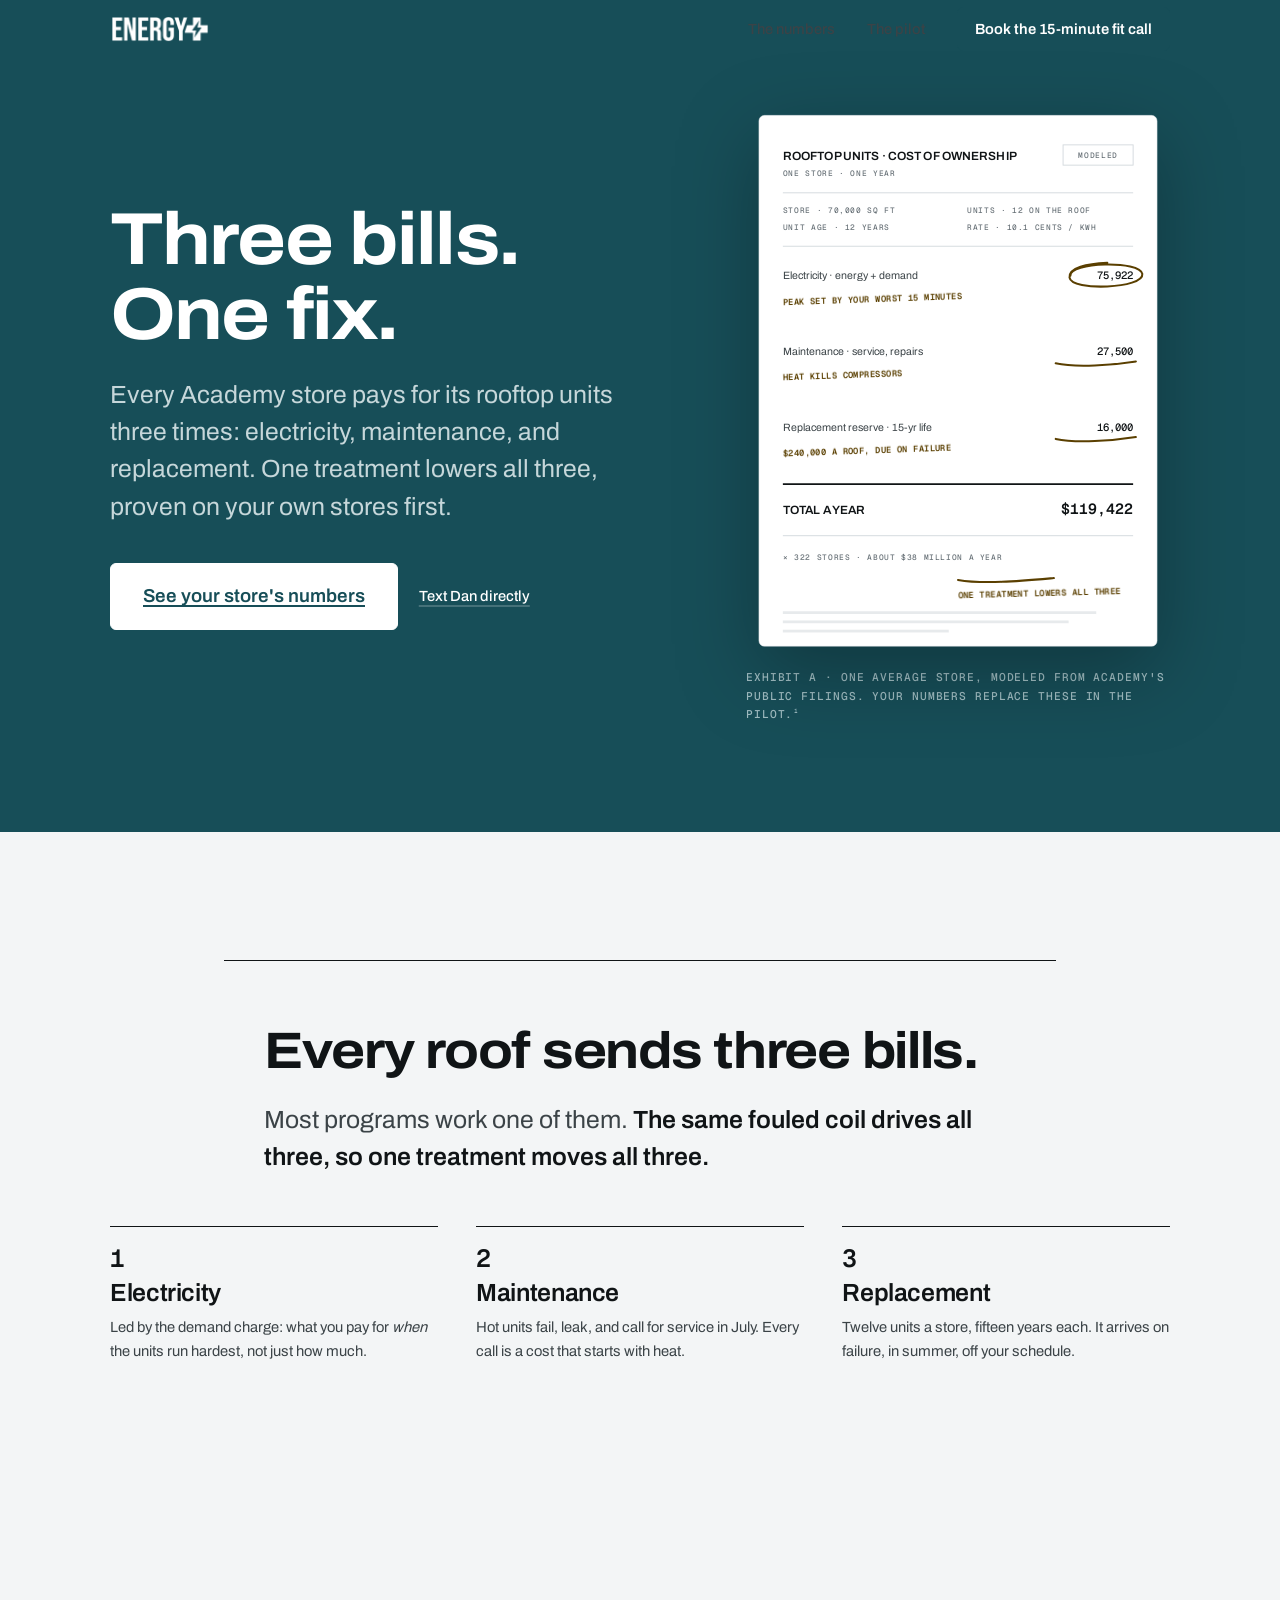
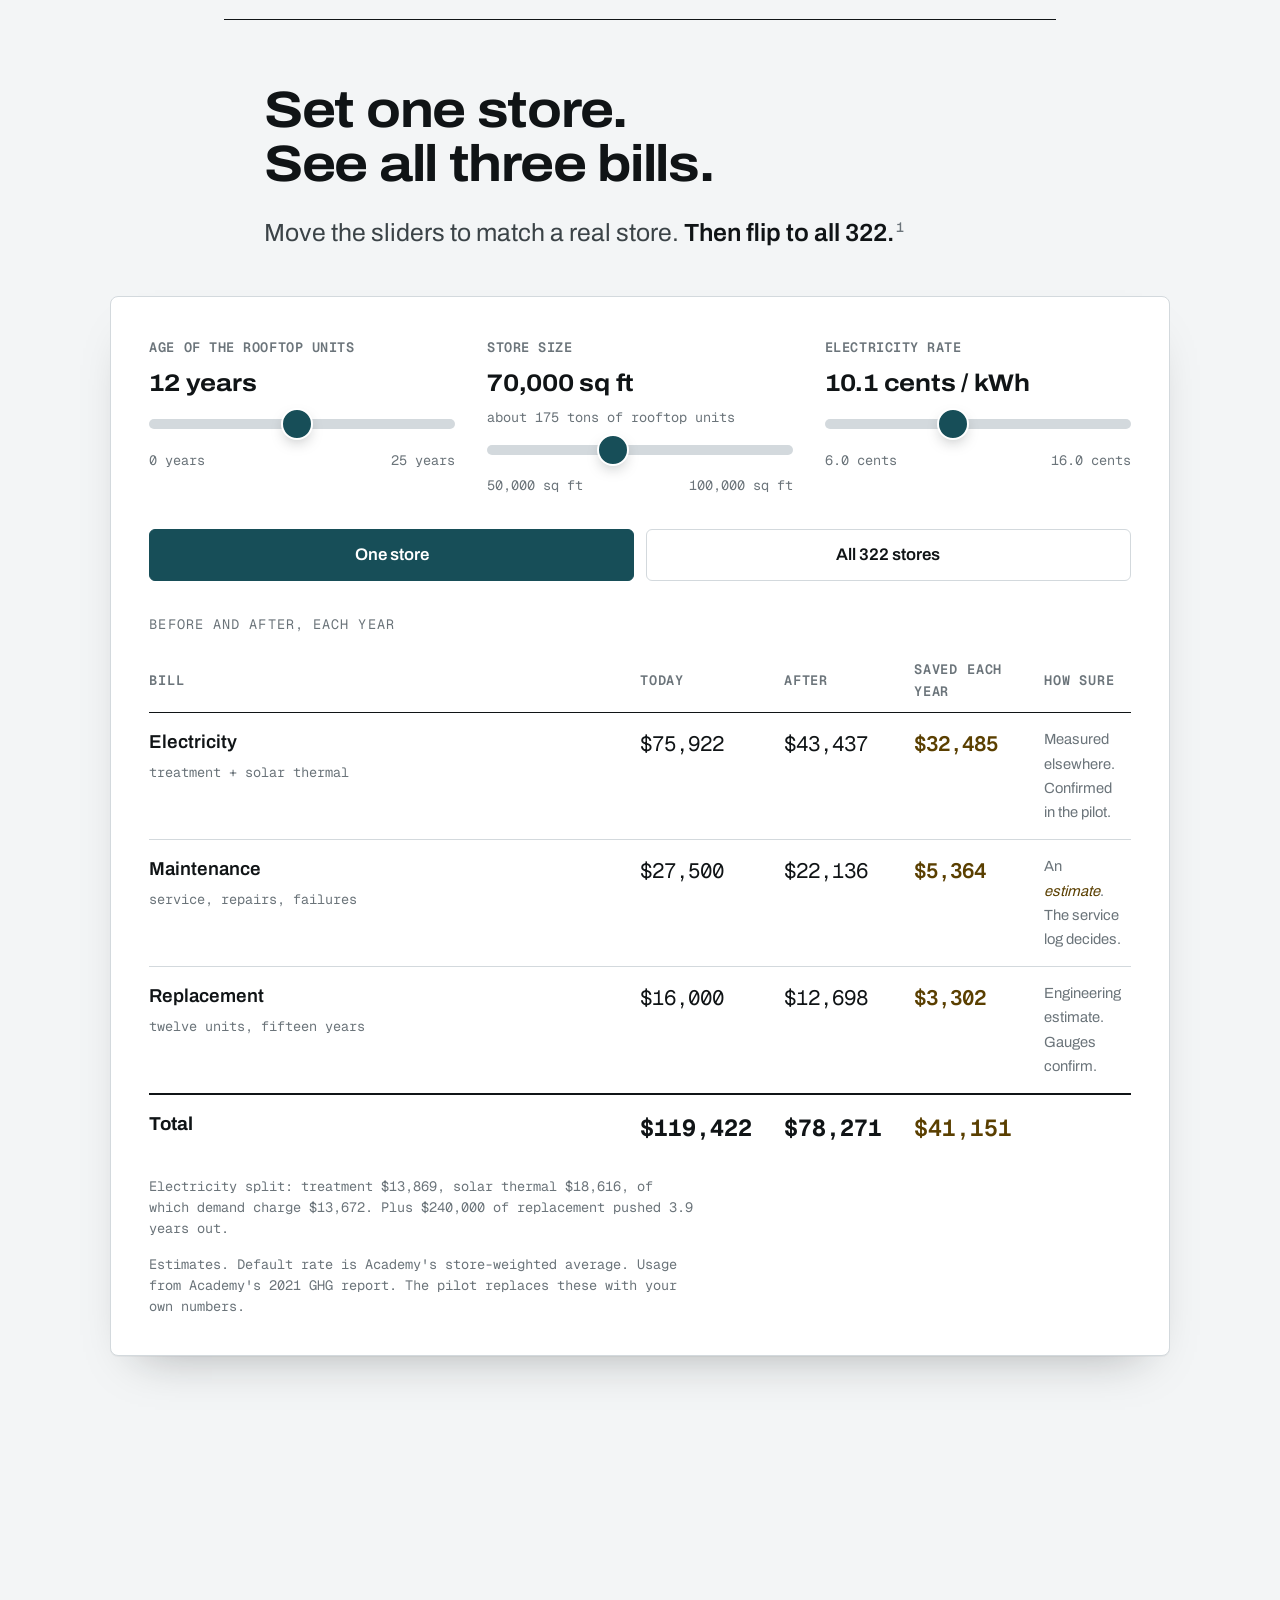
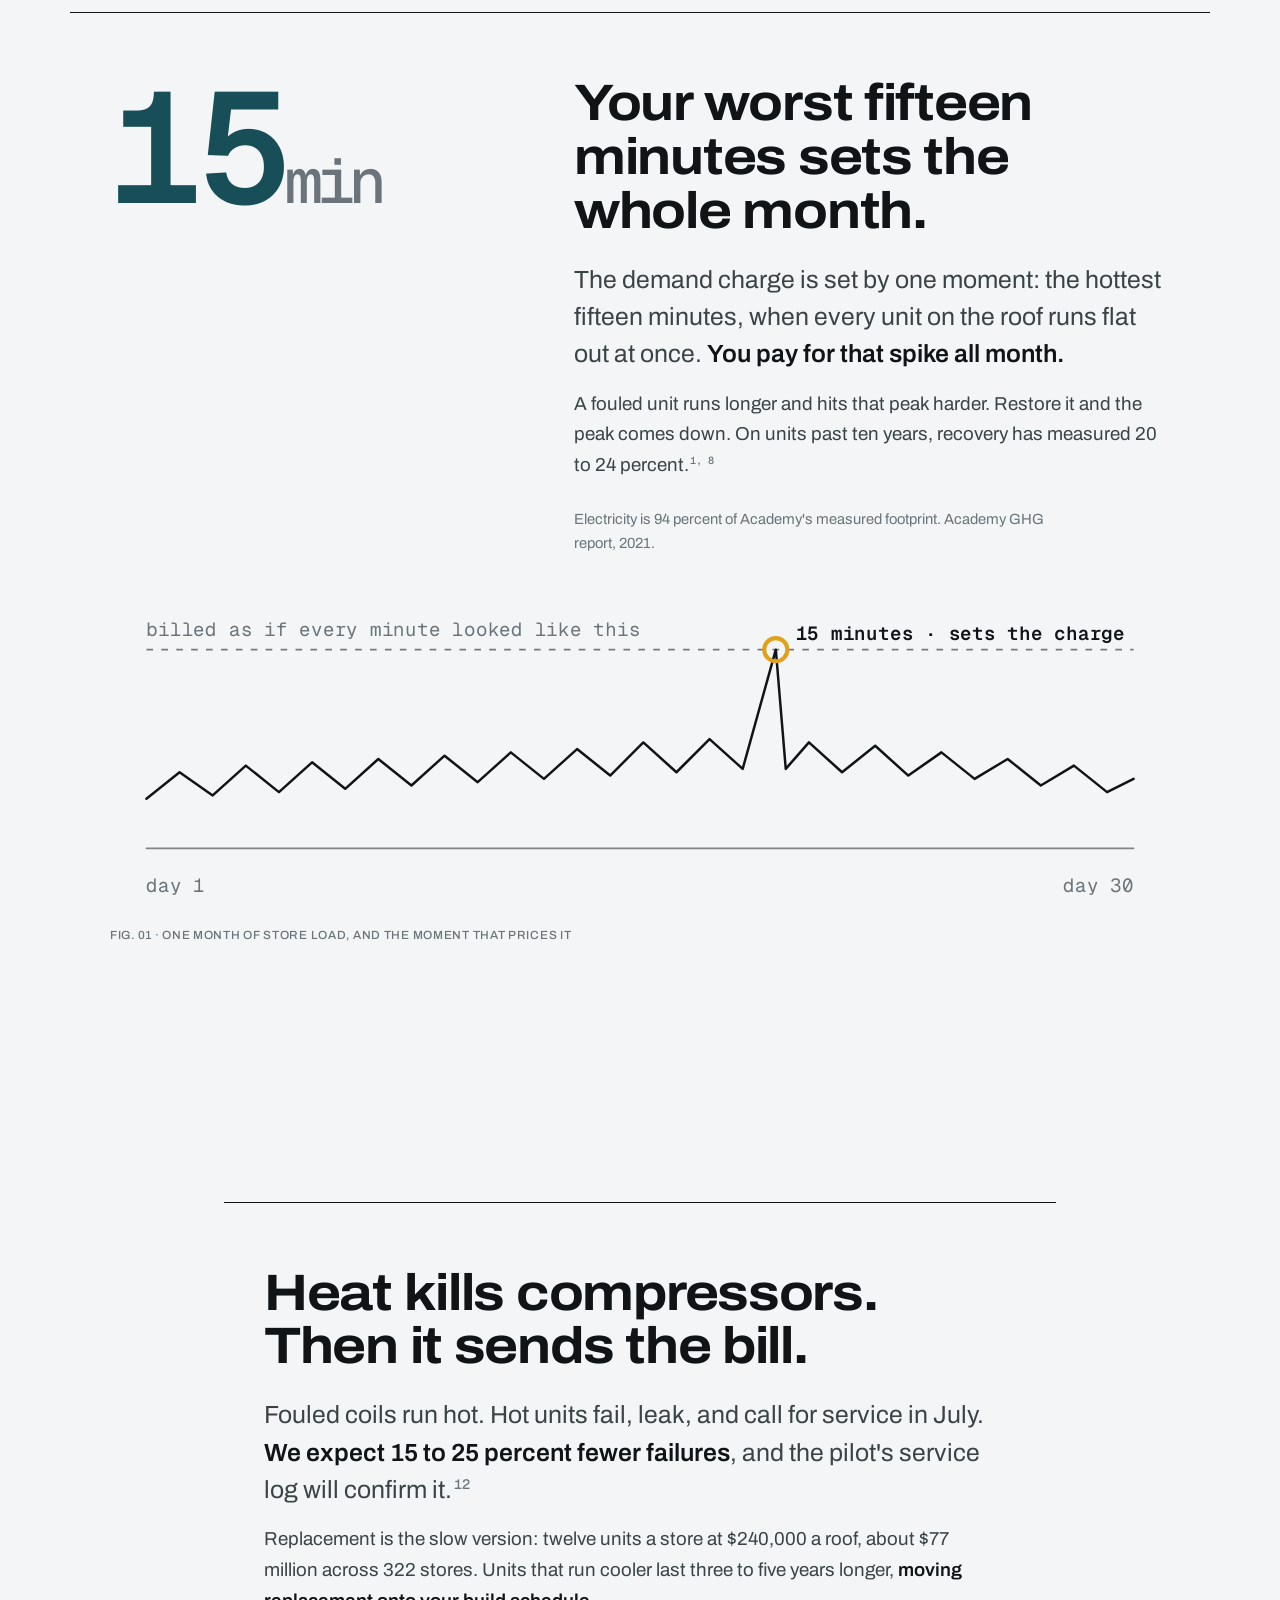
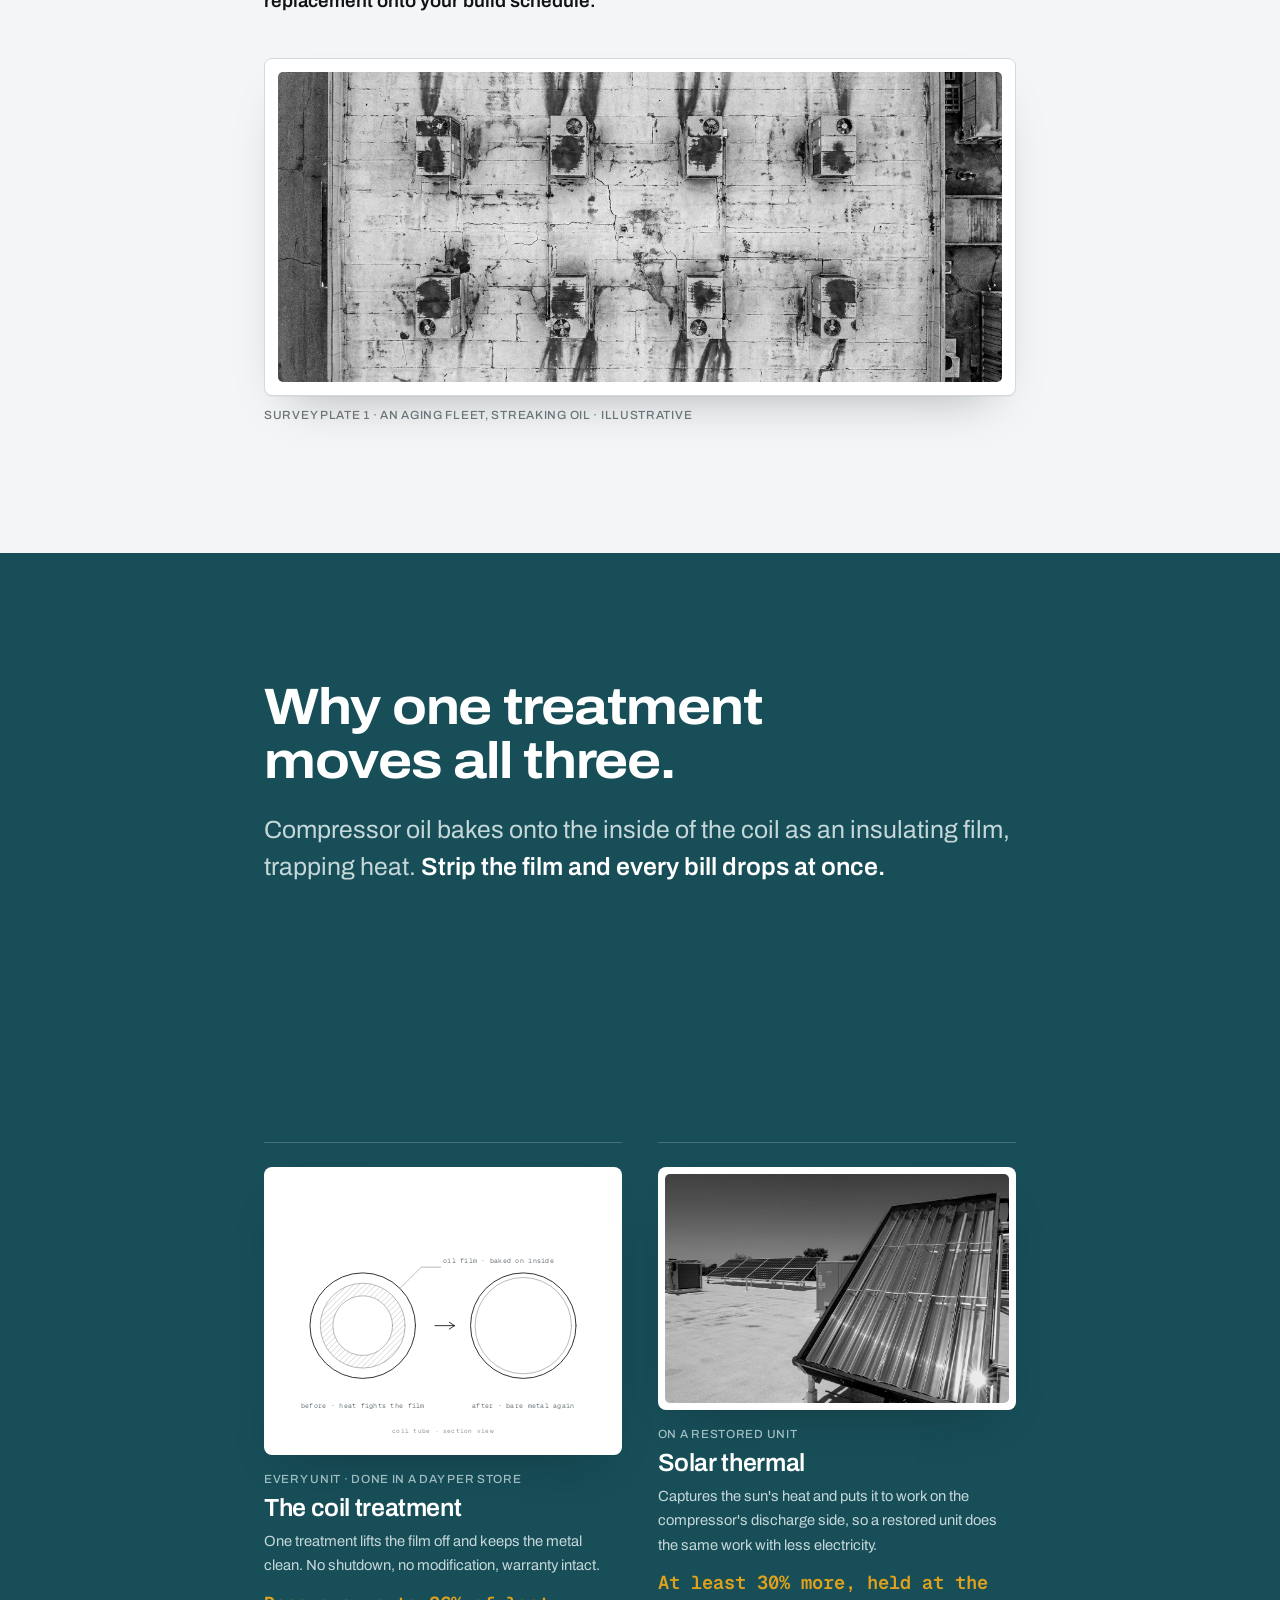
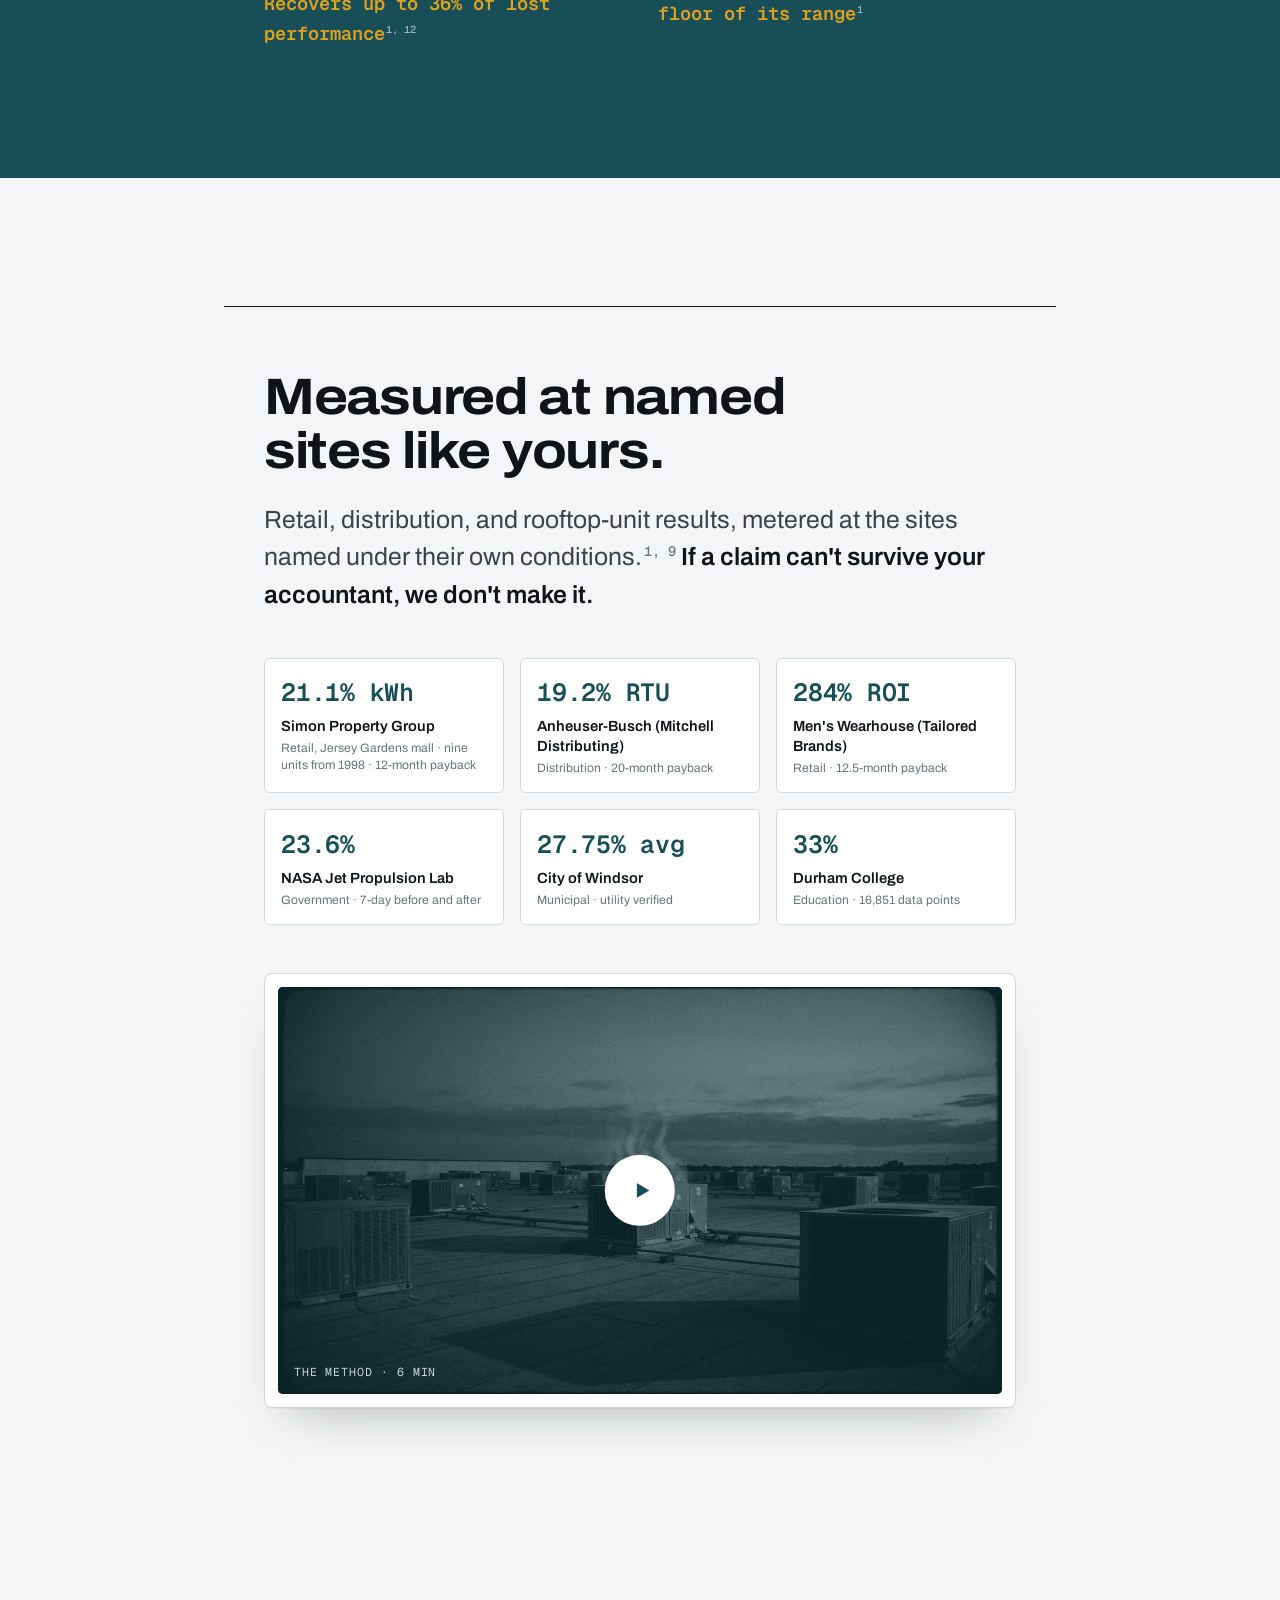
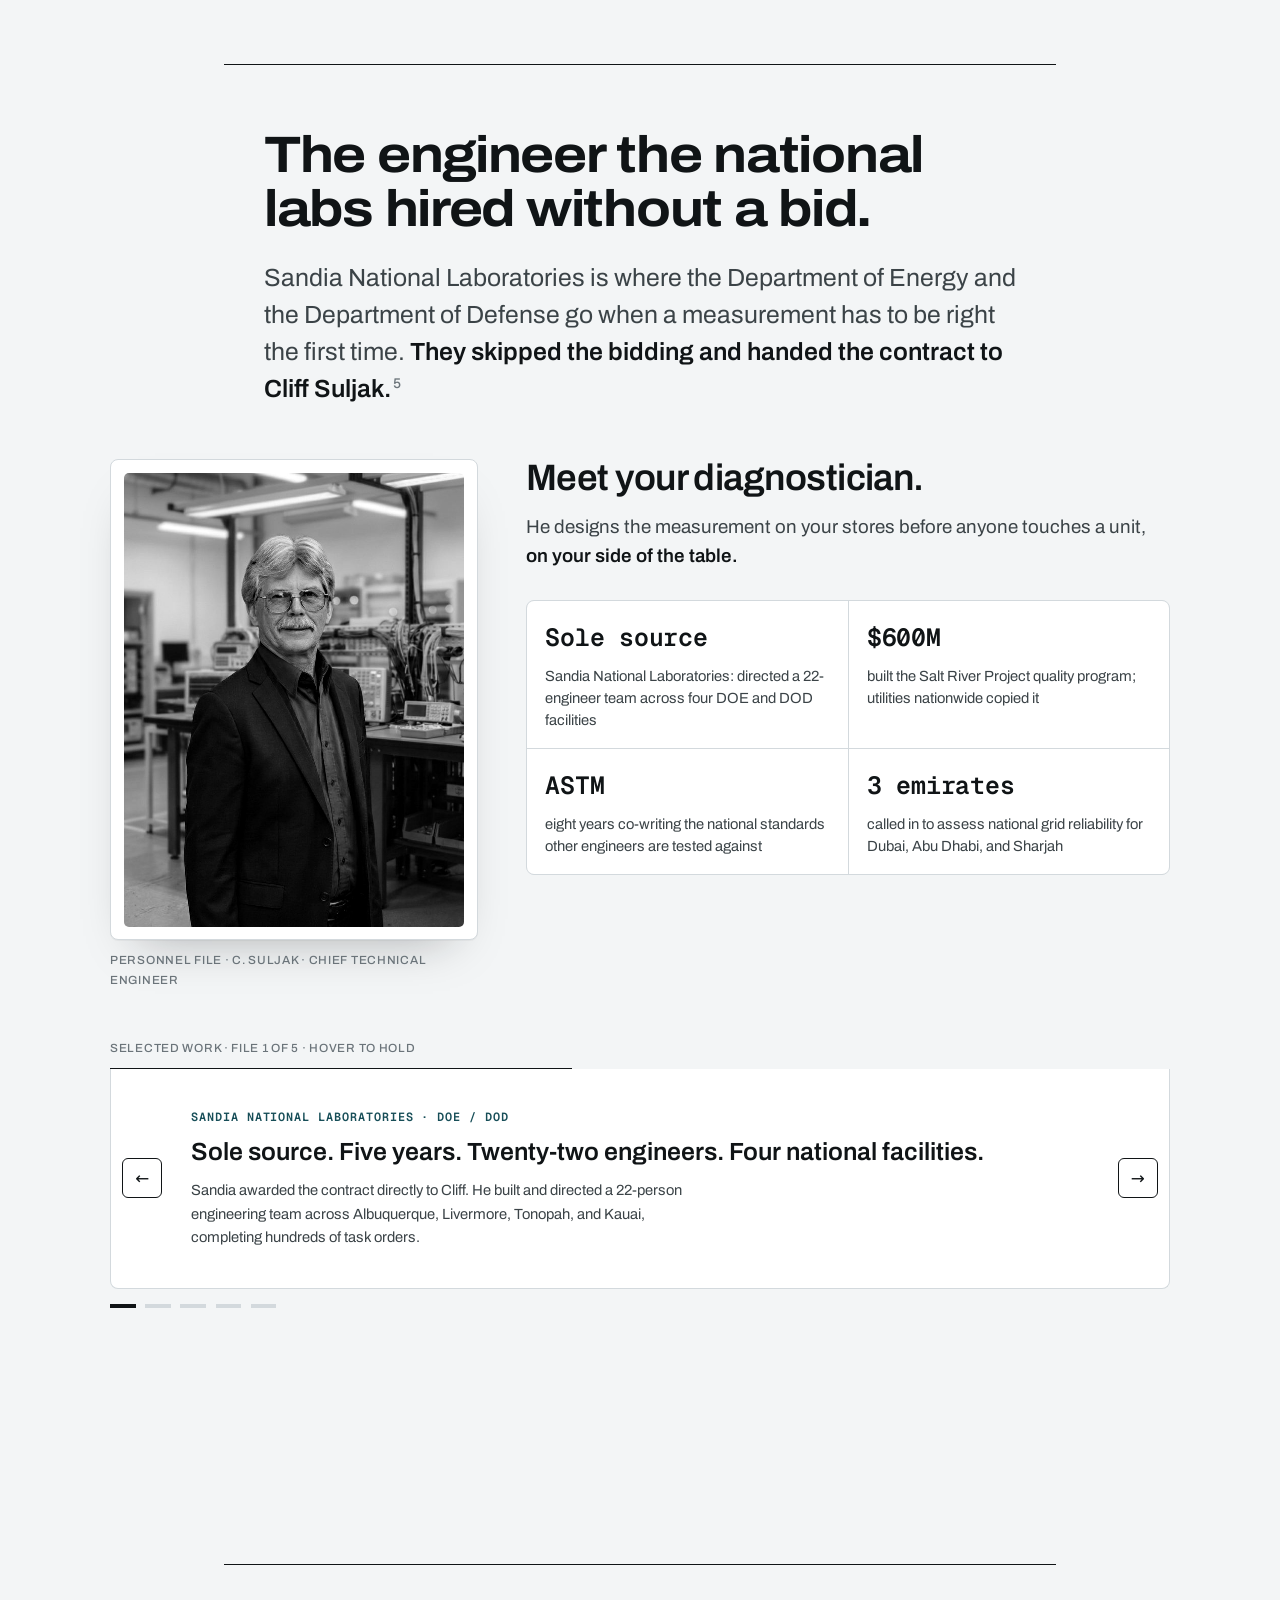
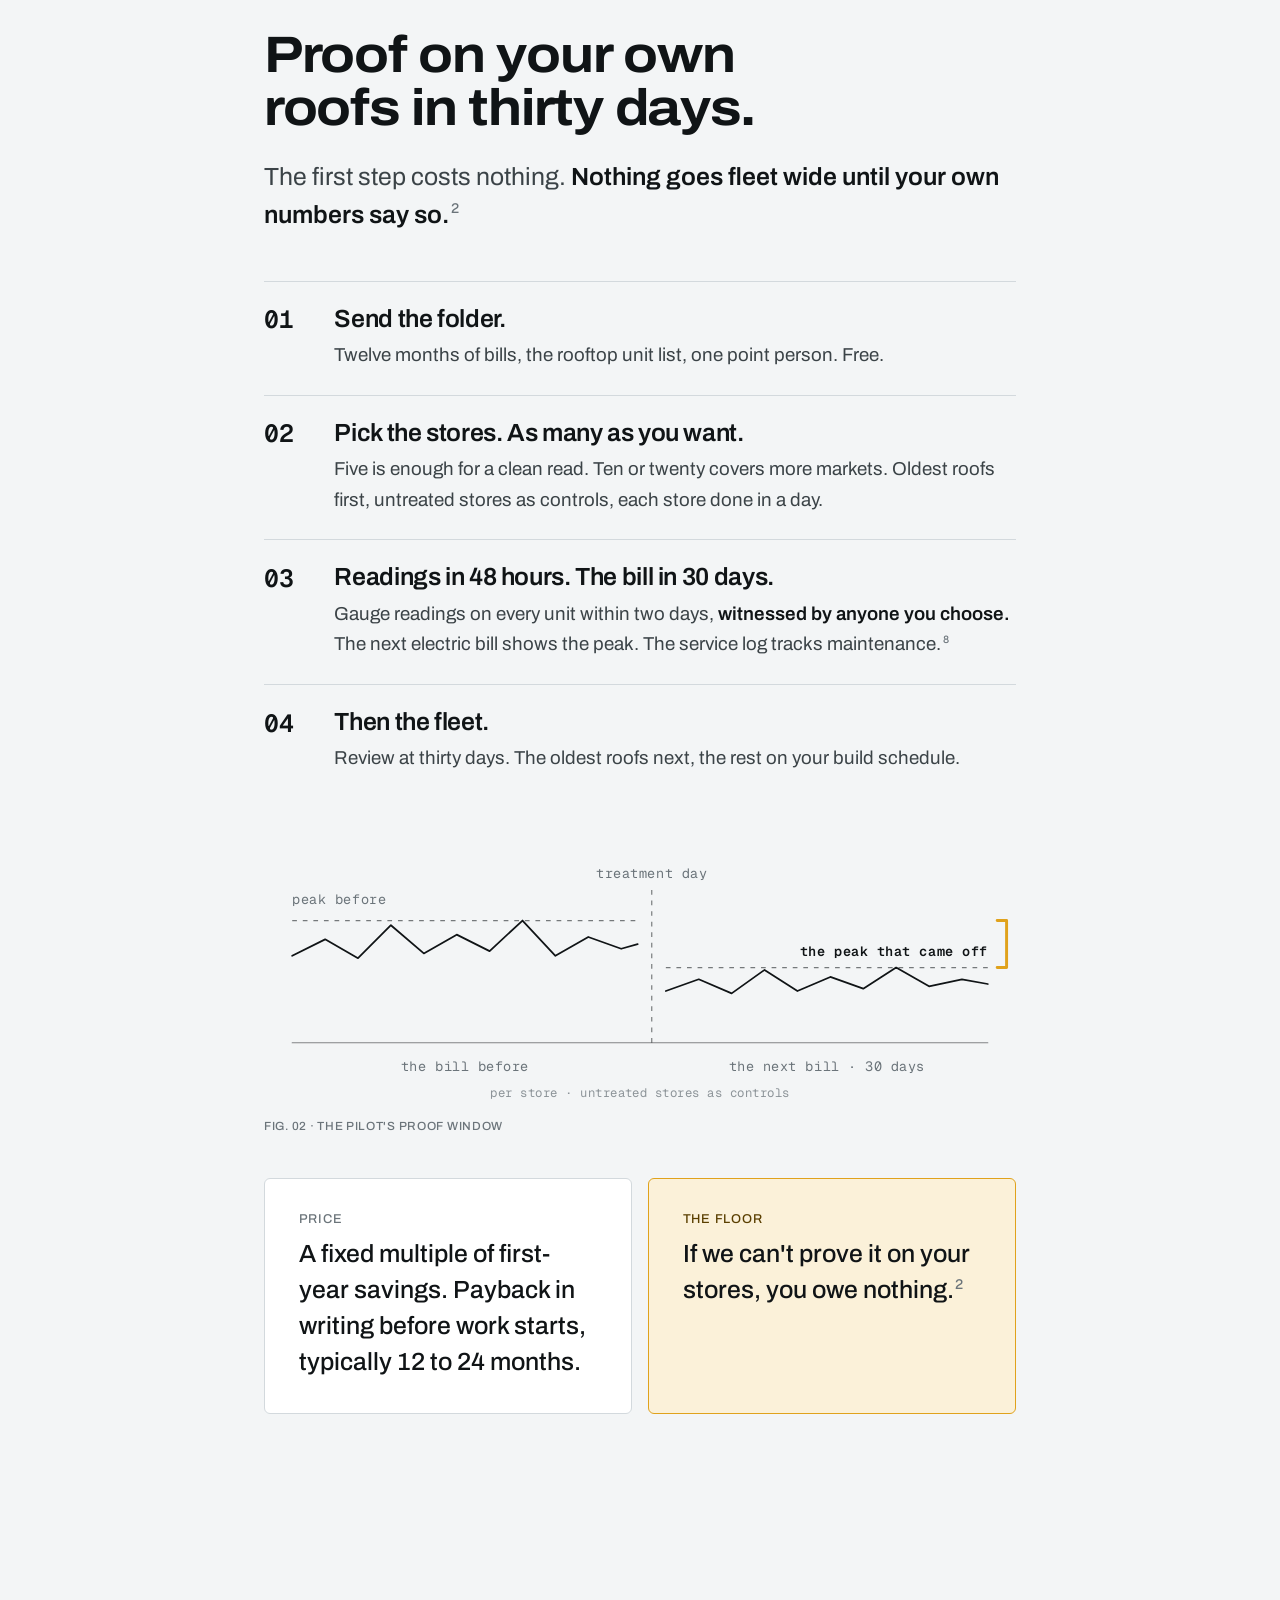
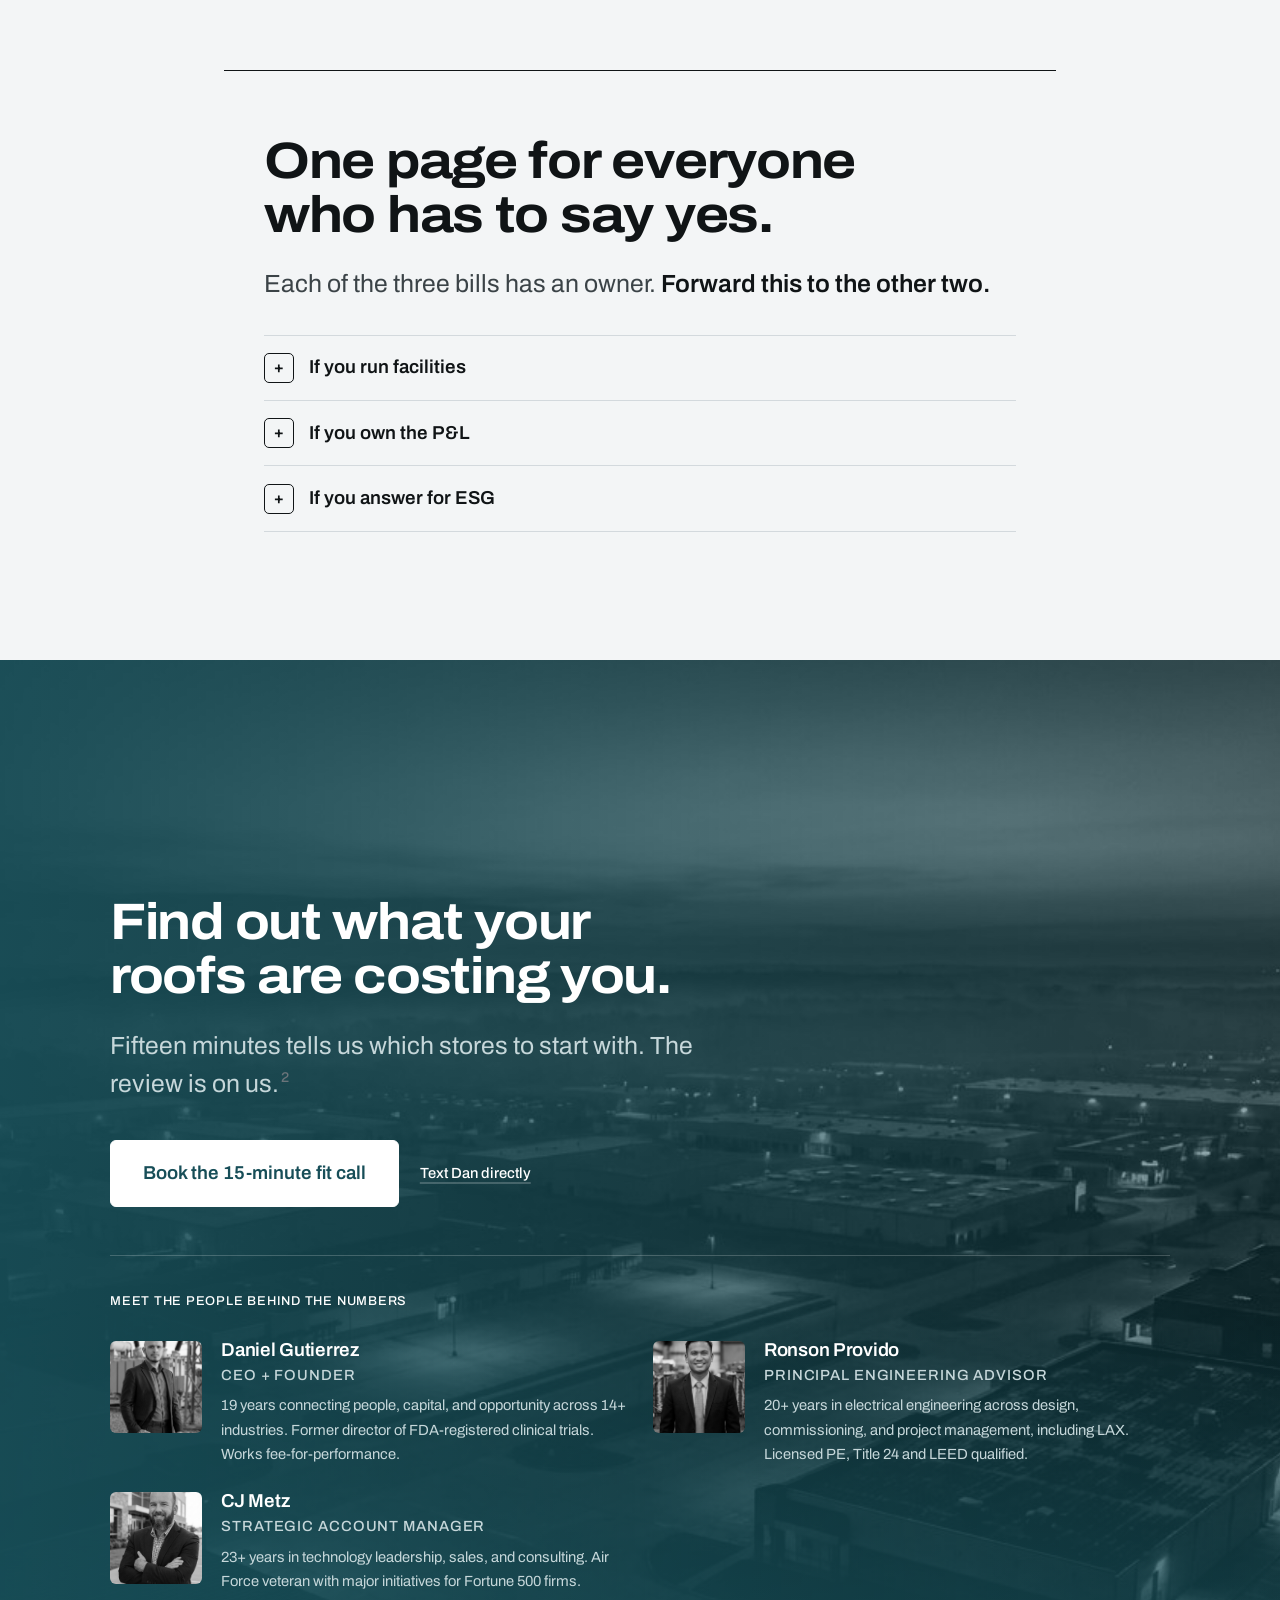
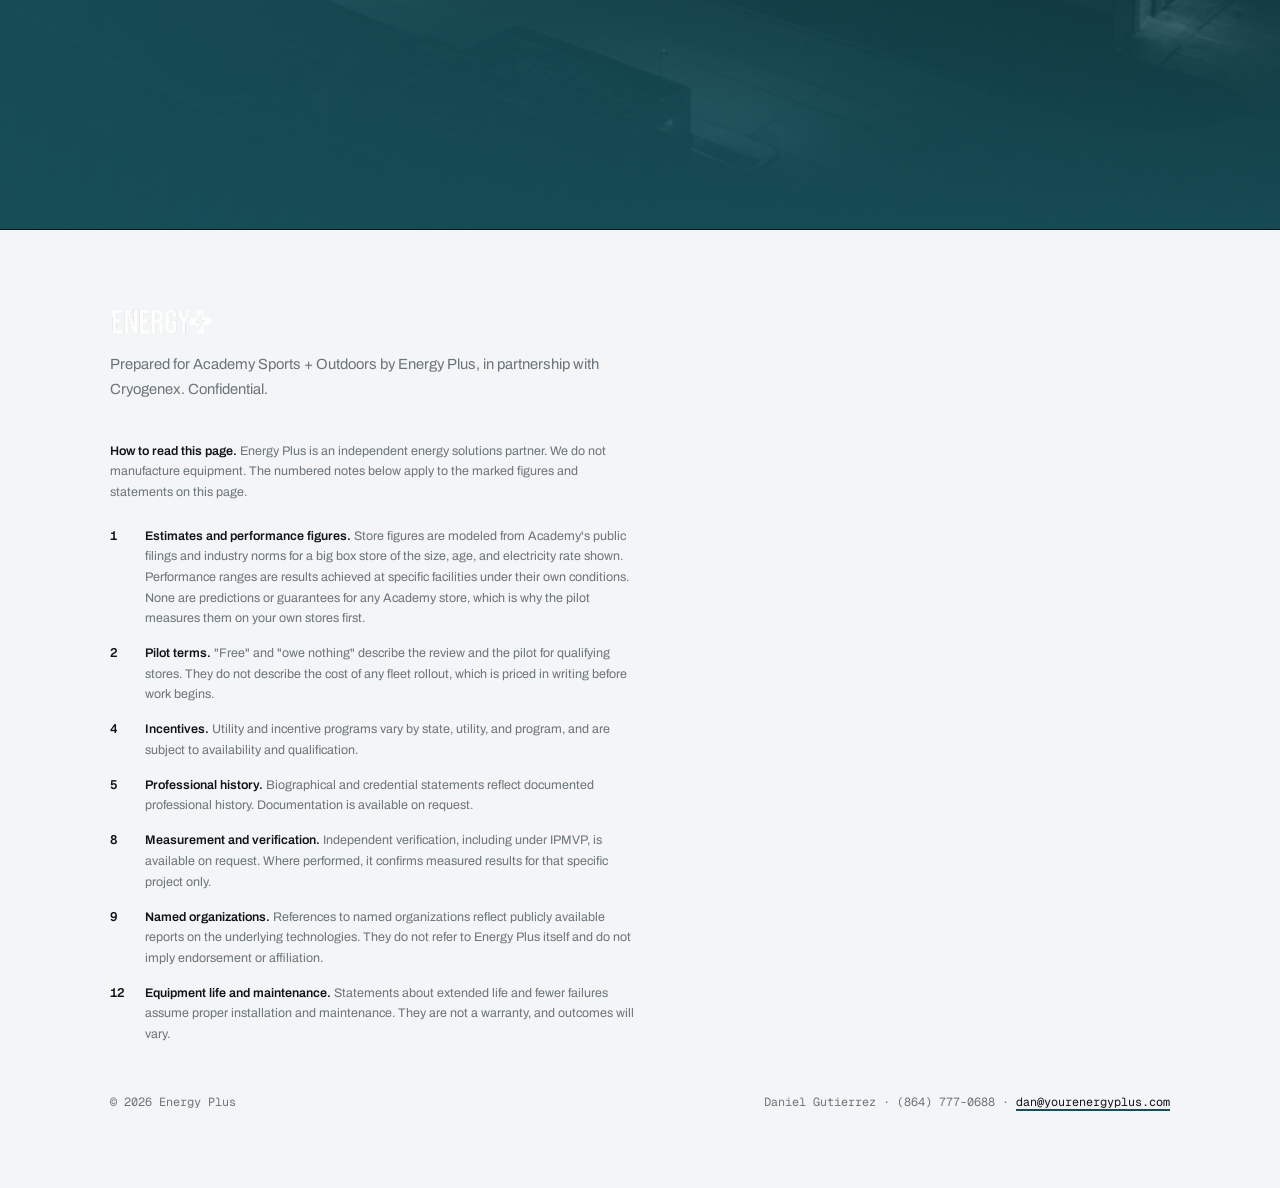
==== preview/index.html @ 0869e433 "Version 8 preview: main-site structure at /preview/ Co-Authored-By: Claude Opus 5.5 <noreply@anthrop" ====
<!DOCTYPE html>
<html lang="en" data-book="https://book.slashyourenergycost.com/?f=academy">
<head>
<meta charset="UTF-8">
<meta name="viewport" content="width=device-width, initial-scale=1.0">
<meta name="robots" content="noindex, nofollow">
<title>Energy Plus · Prepared for Academy Sports + Outdoors</title>
<meta name="description" content="Energy Plus proposal for Academy Sports + Outdoors, prepared with Cryogenex.">
<meta name="color-scheme" content="light">
<meta name="theme-color" content="#174e58">
<link rel="icon" type="image/svg+xml" href="../assets/favicon/favicon.svg">
<link rel="icon" type="image/png" sizes="32x32" href="../assets/favicon/favicon-32.png">
<link rel="stylesheet" href="../assets/fonts/report-fonts.css">
<link rel="stylesheet" href="../assets/site.css?v=20261026p">
<style>
  /* Page-only rules. Everything else on this page uses the main site's own
     classes from site.css (.hero, .beat, .buckets, .monument, .fig, .floor,
     .kit, .dossier, .workfile, .close, .foot). Only the store calculator,
     which the main site has no class for, is styled here, all from tokens. */

  /* ---------- the store calculator ---------- */
  .calc-card { background: var(--card); border: 1px solid var(--rule); border-radius: var(--r-card);
    box-shadow: var(--shadow-card); padding: clamp(1.25rem, 3vw, 2.5rem); margin-top: clamp(1.8rem, 4vw, 2.8rem); }
  .calc-card .controls { display: flex; flex-direction: column; gap: 1.5rem; }
  .calc-card .range-row { border-bottom: 1px solid var(--rule); padding-bottom: 1.5rem; min-width: 0; }
  .calc-card .range-row label { display: block; font-family: var(--font-mono); font-size: 0.85rem; font-weight: 600;
    letter-spacing: 0.04em; text-transform: uppercase; color: var(--faint); }
  .calc-card .range-value { display: block; font-family: var(--font-sans); font-weight: 700; font-stretch: 112%;
    font-size: 1.5rem; color: var(--ink); margin-top: 0.35rem; letter-spacing: -0.01em; text-transform: none; }
  .calc-card .sub { font-family: var(--font-mono); font-size: 0.85rem; color: var(--faint); margin-top: 0.2rem; }
  .calc-card input[type="range"] { -webkit-appearance: none; appearance: none; width: 100%; height: 10px;
    border-radius: 999px; background: var(--rule); margin-top: 1rem; outline: none; }
  .calc-card input[type="range"]::-webkit-slider-thumb { -webkit-appearance: none; appearance: none; width: 32px; height: 32px;
    border-radius: 50%; background: var(--graphite); border: 2px solid var(--panel-ink); cursor: pointer;
    box-shadow: 0 6px 16px -6px rgb(16 20 22 / 0.4); }
  .calc-card input[type="range"]::-moz-range-thumb { width: 32px; height: 32px; border-radius: 50%; background: var(--graphite);
    border: 2px solid var(--panel-ink); cursor: pointer; }
  .calc-card .range-minmax { display: flex; justify-content: space-between; font-family: var(--font-mono);
    font-size: 0.85rem; color: var(--faint); margin-top: 0.6rem; }
  .calc-card .toggle { display: flex; gap: 0.75rem; }
  .calc-card .toggle button { flex: 1; min-height: 52px; border-radius: var(--r-ctrl); border: 1px solid var(--rule);
    background: var(--card); color: var(--ink); font-family: var(--font-sans); font-weight: 600; font-size: 1.05rem; cursor: pointer; }
  .calc-card .toggle button[aria-pressed="true"] { background: var(--graphite); color: var(--panel-ink); border-color: var(--graphite); }
  @media (min-width: 720px) {
    .calc-card .controls { flex-direction: row; flex-wrap: wrap; gap: 2rem; }
    .calc-card .range-row { flex: 1 1 220px; border-bottom: 0; padding-bottom: 0; }
    .calc-card .toggle { flex-basis: 100%; }
  }

  .ledger-table { width: 100%; border-collapse: collapse; margin-top: 2rem; }
  .ledger-table caption { text-align: left; font-family: var(--font-mono); font-size: 0.85rem; letter-spacing: 0.08em;
    text-transform: uppercase; color: var(--faint); margin-bottom: 0.8rem; }
  .ledger-table th { text-align: left; font-family: var(--font-mono); font-size: 0.85rem; letter-spacing: 0.06em;
    text-transform: uppercase; color: var(--faint); font-weight: 600; border-bottom: 1px solid var(--ink); padding: 0.6rem 0.6rem 0.6rem 0; }
  .ledger-table td { padding: 0.9rem 0.6rem 0.9rem 0; border-bottom: 1px solid var(--rule); vertical-align: top; font-size: var(--step-0); }
  .ledger-table .bill { font-weight: 600; color: var(--ink); white-space: nowrap; }
  .ledger-table .bill-sub { display: block; font-family: var(--font-mono); font-weight: 400; font-size: 0.85rem; color: var(--faint); margin-top: 0.2rem; white-space: normal; }
  .ledger-table .num { font-family: var(--font-mono); font-size: 1.3rem; color: var(--ink); font-variant-numeric: tabular-nums; white-space: nowrap; }
  .ledger-table .num.money { color: var(--amber-ink); font-weight: 600; }
  .ledger-table .conf { color: var(--faint); font-size: var(--step--1); }
  .ledger-table .conf em { color: var(--amber-ink); }
  .ledger-table tr.total td { border-top: 2px solid var(--ink); border-bottom: 0; font-weight: 700; }
  .ledger-table tr.total .num { font-size: 1.45rem; }
  .calc-note { font-family: var(--font-mono); font-size: 0.85rem; color: var(--faint); margin-top: 0.9rem; line-height: 1.55; max-width: 70ch; }
  @media (min-width: 1024px) {
    .ledger-table .num { width: 1%; padding-right: 2rem; }
    .ledger-table .conf { width: 17rem; }
  }
  /* phones and tablets: each bill becomes its own card */
  @media (max-width: 1023.9px) {
    .ledger-table thead { position: absolute; width: 1px; height: 1px; overflow: hidden; clip: rect(0 0 0 0); white-space: nowrap; }
    .ledger-table, .ledger-table tbody, .ledger-table tr, .ledger-table td { display: block; width: 100%; }
    .ledger-table caption { display: block; }
    .ledger-table tr { border: 1px solid var(--rule); border-radius: var(--r-card); margin-top: 1rem; overflow: hidden; }
    .ledger-table tr.total { border: 2px solid var(--ink); }
    .ledger-table td { padding: 0.85rem 1rem; }
    .ledger-table tr.total td { border-top: 0; border-bottom: 1px solid var(--rule); }
    .ledger-table td:last-child { border-bottom: 0; }
    .ledger-table td.bill { background: var(--paper-2); white-space: normal; font-size: 1.2rem; }
    .ledger-table td.num { display: flex; justify-content: space-between; align-items: baseline; gap: 1rem; }
    .ledger-table td.num::before, .ledger-table td.conf::before { content: attr(data-label); font-family: var(--font-mono);
      font-size: 0.85rem; font-weight: 600; letter-spacing: 0.06em; text-transform: uppercase; color: var(--faint); }
    .ledger-table td.conf::before { display: block; margin-bottom: 0.35rem; }
    .ledger-table td.conf:empty { display: none; }
  }

  /* ---------- proof: a still version of the main site's ledger cards ---------- */
  .proofgrid { display: grid; gap: 1rem; margin-top: clamp(1.8rem, 4vw, 2.8rem); grid-template-columns: 1fr; }
  @media (min-width: 560px) { .proofgrid { grid-template-columns: 1fr 1fr; } }
  @media (min-width: 900px) { .proofgrid { grid-template-columns: repeat(3, 1fr); } }
  .proofgrid .ledger__card { margin: 0; }

  /* the pilot callouts sit side by side on wide screens */
  .pair { display: grid; gap: 1rem; margin-top: clamp(1.8rem, 4vw, 2.6rem); }
  @media (min-width: 760px) { .pair { grid-template-columns: 1fr 1fr; } .pair .floor { margin-top: 0; } }
  .pair .price { padding: clamp(1.4rem, 3vw, 2.1rem); border: 1px solid var(--rule); border-radius: var(--r-ctrl); background: var(--card); }
  .pair .price h3 { font-family: var(--font-sans); font-weight: 500; font-size: 0.8rem; letter-spacing: 0.06em; text-transform: uppercase; color: var(--faint); }
  .pair .price p { margin-top: 0.6rem; color: var(--ink); font-size: var(--step-1); line-height: 1.45; font-weight: 500; }

  /* never split a word mid-word at any width */
  body { overflow-wrap: break-word; hyphens: manual; }
  h1, h2, h3, h4 { text-wrap: balance; }
  .hero__in { min-width: 0; }
</style>
</head>
<body>
<a href="#main" class="skip-link">Skip to content</a>

<header class="head" id="head">
  <div class="wrap head__in">
    <a class="head__mark" href="#top" aria-label="Energy Plus, home"><img src="../assets/img/energy-plus-logo.png" alt="Energy Plus" width="104" height="30"></a>
    <nav class="head__nav" aria-label="Primary">
      <a href="#numbers">The numbers</a>
      <a href="#pilot">The pilot</a>
      <button type="button" class="btn btn--sm" data-book>Book the 15-minute fit call</button>
    </nav>
  </div>
</header>

<main id="main">

  <!-- HERO · the exhibit: one store's three bills -->
  <section class="hero" id="top" aria-labelledby="hero-h">
    <div class="wrap hero__in hero__grid">
      <div class="hero__copy">
        <h1 id="hero-h">Three bills. One fix.</h1>
        <p class="hero__lede">Every Academy store pays for its rooftop units three times: electricity, maintenance, and replacement. One treatment lowers all three, proven on your own stores first.</p>
        <div class="cta" data-cta>
          <a class="btn btn--lg" href="#numbers">See your store's numbers</a>
          <button type="button" class="textlink js-sms-toggle" aria-expanded="false">Text Dan directly</button>
        </div>
        <div class="sms" role="group" aria-label="Text Dan">
          <p class="sms__to">To Dan &middot; (864) 777-0688</p>
          <textarea rows="4" spellcheck="false" aria-label="Message to Dan">Hi Dan, I'm at Academy and saw the rooftop unit proposal. I'd like to talk about a pilot. What do you need from us?</textarea>
          <div class="sms__foot">
            <span class="sms__hint">Opens in your messages, ready to send.</span>
            <a class="btn btn--sm js-sms-send" href="#" data-phone="+18647770688">Send message</a>
          </div>
        </div>
      </div>
      <figure class="bill">
        <svg viewBox="0 0 460 592" role="img" aria-labelledby="bill-t">
          <title id="bill-t">One average Academy store's yearly cost of its rooftop units, marked up: electricity led by the demand charge, maintenance driven by heat, and a replacement reserve of $240,000 a roof. One treatment lowers all three.</title>
          <rect class="paper" x="14" y="8" width="432" height="576"/>
          <text class="bt" x="40" y="56">ROOFTOP UNITS &middot; COST OF OWNERSHIP</text>
          <text class="meta" x="40" y="74">ONE STORE &middot; ONE YEAR</text>
          <rect class="tag" x="344" y="40" width="76" height="22"/>
          <text class="meta" x="382" y="54.5" text-anchor="middle">MODELED</text>
          <line class="rule" x1="40" y1="92" x2="420" y2="92"/>
          <text class="meta" x="40" y="114">STORE &middot; 70,000 SQ FT</text>
          <text class="meta" x="240" y="114">UNITS &middot; 12 ON THE ROOF</text>
          <text class="meta" x="40" y="132">UNIT AGE &middot; 12 YEARS</text>
          <text class="meta" x="240" y="132">RATE &middot; 10.1 CENTS / KWH</text>
          <line class="rule" x1="40" y1="150" x2="420" y2="150"/>
          <text class="row" x="40" y="186">Electricity &middot; energy + demand</text>
          <text class="amt" x="420" y="186" text-anchor="end">75,922</text>
          <text class="row" x="40" y="268">Maintenance &middot; service, repairs</text>
          <text class="amt" x="420" y="268" text-anchor="end">27,500</text>
          <text class="row" x="40" y="350">Replacement reserve &middot; 15-yr life</text>
          <text class="amt" x="420" y="350" text-anchor="end">16,000</text>
          <line class="rule rule--ink" x1="40" y1="408" x2="420" y2="408"/>
          <text class="bt" x="40" y="440">TOTAL A YEAR</text>
          <text class="amt amt--total" x="420" y="441" text-anchor="end">$119,422</text>
          <line class="rule" x1="40" y1="464" x2="420" y2="464"/>
          <text class="meta" x="40" y="490">&times; 322 STORES &middot; ABOUT $38 MILLION A YEAR</text>
          <rect class="fine" x="40" y="546" width="340" height="3"/>
          <rect class="fine" x="40" y="556" width="310" height="3"/>
          <rect class="fine" x="40" y="566" width="180" height="3"/>
          <!-- mark 1: electricity -->
          <path class="mk" pathLength="1" style="--d:0" d="M352 182 C 350 167, 428 165, 430 180 C 432 196, 353 199, 351 184 C 350 173, 370 169, 392 168"/>
          <text class="mk-t" x="40" y="214" style="--d:0" transform="rotate(-2 40 214)">PEAK SET BY YOUR WORST 15 MINUTES</text>
          <!-- mark 2: maintenance -->
          <path class="mk" pathLength="1" style="--d:1" d="M336 277 C 358 282, 398 279, 423 275"/>
          <text class="mk-t" x="40" y="296" style="--d:1" transform="rotate(-2 40 296)">HEAT KILLS COMPRESSORS</text>
          <!-- mark 3: replacement -->
          <path class="mk" pathLength="1" style="--d:2" d="M336 359 C 358 364, 398 361, 423 357"/>
          <text class="mk-t" x="40" y="378" style="--d:2" transform="rotate(-2 40 378)">$240,000 A ROOF, DUE ON FAILURE</text>
          <!-- mark 4: the total -->
          <path class="mk" pathLength="1" style="--d:3" d="M230 512 C 258 517, 300 513, 334 510"/>
          <text class="mk-t" x="230" y="532" style="--d:3" transform="rotate(-1.5 230 532)">ONE TREATMENT LOWERS ALL THREE</text>
        </svg>
        <figcaption class="bill__cap">Exhibit A &middot; one average store, modeled from Academy's public filings. Your numbers replace these in the pilot.<sup class="fn"><a href="#notes" aria-label="See note 1">1</a></sup></figcaption>
      </figure>
    </div>
  </section>

  <!-- THE FRAME · three bills -->
  <section class="beat beat--rule" id="bills" aria-labelledby="bills-h">
    <div class="wrap beat__narrow">
      <h2 id="bills-h">Every roof sends three bills.</h2>
      <p class="lead">Most programs work one of them. <strong>The same fouled coil drives all three, so one treatment moves all three.</strong></p>
    </div>
    <div class="wrap wrap--flush">
      <ol class="buckets">
        <li>
          <span class="buckets__n">1</span>
          <h3>Electricity</h3>
          <p>Led by the demand charge: what you pay for <em>when</em> the units run hardest, not just how much.</p>
        </li>
        <li>
          <span class="buckets__n">2</span>
          <h3>Maintenance</h3>
          <p>Hot units fail, leak, and call for service in July. Every call is a cost that starts with heat.</p>
        </li>
        <li>
          <span class="buckets__n">3</span>
          <h3>Replacement</h3>
          <p>Twelve units a store, fifteen years each. It arrives on failure, in summer, off your schedule.</p>
        </li>
      </ol>
    </div>
  </section>

  <!-- THE NUMBERS · the store calculator -->
  <section class="beat beat--rule" id="numbers" aria-labelledby="numbers-h">
    <div class="wrap beat__narrow">
      <h2 id="numbers-h">Set one store. See all three bills.</h2>
      <p class="lead">Move the sliders to match a real store. <strong>Then flip to all 322.</strong><sup class="fn"><a href="#notes" aria-label="See note 1">1</a></sup></p>
    </div>
    <div class="wrap wrap--flush">
      <div class="calc-card">
        <div class="controls">
          <div class="range-row">
            <label for="age">Age of the rooftop units<span class="range-value" id="ageValue">12 years</span></label>
            <input type="range" id="age" min="0" max="25" step="1" value="12">
            <div class="range-minmax"><span>0 years</span><span>25 years</span></div>
          </div>
          <div class="range-row">
            <label for="sqft">Store size<span class="range-value" id="sqftValue">70,000 sq ft</span></label>
            <p class="sub" id="tonsValue">about 175 tons of rooftop units</p>
            <input type="range" id="sqft" min="50000" max="100000" step="1000" value="70000">
            <div class="range-minmax"><span>50,000 sq ft</span><span>100,000 sq ft</span></div>
          </div>
          <div class="range-row">
            <label for="rate">Electricity rate<span class="range-value" id="rateValue">10.1 cents / kWh</span></label>
            <input type="range" id="rate" min="6.0" max="16.0" step="0.1" value="10.1">
            <div class="range-minmax"><span>6.0 cents</span><span>16.0 cents</span></div>
          </div>
          <div class="toggle" role="group" aria-label="Scope">
            <button type="button" id="scopeStore" aria-pressed="true">One store</button>
            <button type="button" id="scopeFleet" aria-pressed="false">All 322 stores</button>
          </div>
        </div>

        <table class="ledger-table">
          <caption>Before and after, each year</caption>
          <thead>
            <tr>
              <th scope="col">Bill</th>
              <th scope="col">Today</th>
              <th scope="col">After</th>
              <th scope="col">Saved each year</th>
              <th scope="col">How sure</th>
            </tr>
          </thead>
          <tbody>
            <tr>
              <td class="bill" data-label="Bill">Electricity<span class="bill-sub">treatment + solar thermal</span></td>
              <td class="num" data-label="Today"><span id="energyToday">$75,922</span></td>
              <td class="num" data-label="After"><span id="energyAfter">$43,437</span></td>
              <td class="num money" data-label="Saved each year"><span id="energyRec">$32,485</span></td>
              <td class="conf" data-label="How sure">Measured elsewhere. Confirmed in the pilot.</td>
            </tr>
            <tr>
              <td class="bill" data-label="Bill">Maintenance<span class="bill-sub">service, repairs, failures</span></td>
              <td class="num" data-label="Today"><span id="maintToday">$27,500</span></td>
              <td class="num" data-label="After"><span id="maintAfter">$22,136</span></td>
              <td class="num money" data-label="Saved each year"><span id="maintRec">$5,364</span></td>
              <td class="conf" data-label="How sure">An <em>estimate</em>. The service log decides.</td>
            </tr>
            <tr>
              <td class="bill" data-label="Bill">Replacement<span class="bill-sub">twelve units, fifteen years</span></td>
              <td class="num" data-label="Today"><span id="lifeToday">$16,000</span></td>
              <td class="num" data-label="After"><span id="lifeAfter">$12,698</span></td>
              <td class="num money" data-label="Saved each year"><span id="lifeRec">$3,302</span></td>
              <td class="conf" data-label="How sure">Engineering estimate. Gauges confirm.</td>
            </tr>
            <tr class="total">
              <td class="bill" data-label="Bill">Total</td>
              <td class="num" data-label="Today"><span id="totalToday">$119,422</span></td>
              <td class="num" data-label="After"><span id="totalAfter">$78,271</span></td>
              <td class="num money" data-label="Saved each year"><span id="totalRec">$41,151</span></td>
              <td class="conf" data-label="How sure"></td>
            </tr>
          </tbody>
        </table>

        <p class="calc-note">Electricity split: treatment <span id="treatRec">$13,869</span>, solar thermal <span id="solarRec">$18,616</span>, of which demand charge <span id="demandRec">$13,672</span>. Plus <span id="deferred">$240,000</span> of replacement pushed <span id="ext">3.9</span> years out.</p>
        <p class="calc-note">Estimates. Default rate is Academy's store-weighted average. Usage from Academy's 2021 GHG report. The pilot replaces these with your own numbers.</p>
      </div>
    </div>
  </section>

  <!-- BILL ONE · peak demand -->
  <section class="beat" id="demand" aria-labelledby="demand-h">
    <div class="wrap beat__grid">
      <p class="monument" aria-hidden="true">15<span class="monument__unit">min</span></p>
      <div class="beat__copy">
        <h2 id="demand-h">Your worst fifteen minutes sets the whole month.</h2>
        <p class="lead">The demand charge is set by one moment: the hottest fifteen minutes, when every unit on the roof runs flat out at once. <strong>You pay for that spike all month.</strong></p>
        <p>A fouled unit runs longer and hits that peak harder. Restore it and the peak comes down. On units past ten years, recovery has measured 20 to 24 percent.<sup class="fn"><a href="#notes" aria-label="See notes 1 and 8">1, 8</a></sup></p>
        <p class="quiet">Electricity is 94 percent of Academy's measured footprint. Academy GHG report, 2021.</p>
      </div>
    </div>
    <div class="wrap">
      <figure class="fig" aria-label="Diagram: a month of store load; one fifteen-minute spike sets the demand charge for the whole bill">
        <svg viewBox="0 0 640 190" role="img" aria-hidden="true">
          <line class="d soft" pathLength="1" x1="22" y1="150" x2="618" y2="150" style="--d:0"/>
          <path class="d" pathLength="1" style="--d:1" d="M22 120 L42 104 L62 118 L82 100 L102 116 L122 98 L142 114 L162 96 L182 112 L202 94 L222 110 L242 92 L262 108 L282 90 L302 106 L322 86 L342 104 L362 84 L382 102 L402 30 L408 102 L422 86 L442 104 L462 88 L482 106 L502 92 L522 108 L542 96 L562 112 L582 100 L602 116 L618 108"/>
          <line class="dash fade" x1="22" y1="30" x2="618" y2="30"/>
          <circle class="d amber" pathLength="1" cx="402" cy="30" r="7" style="--d:2"/>
          <text class="lbl lbl--ink" x="414" y="24">15 minutes &middot; sets the charge</text>
          <text class="lbl" x="22" y="22">billed as if every minute looked like this</text>
          <text class="lbl" x="22" y="176">day 1</text>
          <text class="lbl" x="618" y="176" text-anchor="end">day 30</text>
        </svg>
        <figcaption>Fig. 01 &middot; One month of store load, and the moment that prices it</figcaption>
      </figure>
    </div>
  </section>

  <!-- BILLS TWO AND THREE · maintenance and replacement -->
  <section class="beat beat--rule" id="stakes" aria-labelledby="stakes-h">
    <div class="wrap beat__narrow">
      <h2 id="stakes-h">Heat kills compressors. Then it sends the bill.</h2>
      <p class="lead">Fouled coils run hot. Hot units fail, leak, and call for service in July. <strong>We expect 15 to 25 percent fewer failures</strong>, and the pilot's service log will confirm it.<sup class="fn"><a href="#notes" aria-label="See note 12">12</a></sup></p>
      <p>Replacement is the slow version: twelve units a store at $240,000 a roof, about $77 million across 322 stores. Units that run cooler last three to five years longer, <strong>moving replacement onto your build schedule.</strong></p>
      <figure class="plate">
        <div class="plate__frame"><img src="../assets/img/stakes-roof.jpg" alt="Illustrative: overhead view of an aging commercial roof, oil streaks running from each rooftop unit" loading="lazy"></div>
        <figcaption>Survey plate 1 &middot; An aging fleet, streaking oil &middot; illustrative</figcaption>
      </figure>
    </div>
  </section>

  <!-- THE FIX (dark) -->
  <section class="beat beat--dark" id="fix" aria-labelledby="fix-h">
    <div class="wrap beat__narrow">
      <h2 id="fix-h">Why one treatment moves all three.</h2>
      <p class="lead lead--dark">Compressor oil bakes onto the inside of the coil as an insulating film, trapping heat. <strong>Strip the film and every bill drops at once.</strong></p>
      <p class="readout">20 to 24%<small><strong>recovered on units past ten years,</strong> measured by third parties under IPMVP.<sup class="fn"><a href="#notes" aria-label="See notes 1 and 8">1, 8</a></sup></small></p>
      <ul class="kit" aria-label="The two measures">
        <li>
          <div class="kit__img kit__img--draw">
            <figure class="fig fig--kit" aria-label="Cutaway drawing of a coil tube: an oil film lining the inside wall before treatment, bare metal after">
              <svg viewBox="0 0 600 400" role="img" aria-hidden="true">
                <defs>
                  <pattern id="hatch-oil" width="7" height="7" patternTransform="rotate(45)" patternUnits="userSpaceOnUse">
                    <line x1="0" y1="0" x2="0" y2="7" stroke="currentColor" stroke-width="1"/>
                  </pattern>
                </defs>
                <circle class="d" pathLength="1" cx="160" cy="186" r="92" style="--d:0"/>
                <circle class="d soft" pathLength="1" cx="160" cy="186" r="74" style="--d:1"/>
                <circle class="d soft" pathLength="1" cx="160" cy="186" r="52" style="--d:1"/>
                <path class="fade" style="--o:0.4" d="M160 112 a74 74 0 1 0 0.01 0 Z M160 134 a52 52 0 1 1 -0.01 0 Z" fill-rule="evenodd" fill="url(#hatch-oil)"/>
                <path class="d soft" pathLength="1" style="--d:2" d="M226 120 L262 84 L296 84"/>
                <circle class="d" pathLength="1" cx="440" cy="186" r="92" style="--d:3"/>
                <circle class="d soft" pathLength="1" cx="440" cy="186" r="84" style="--d:4"/>
                <path class="d" pathLength="1" style="--d:5" d="M286 186 h34 M320 186 l-9 -6 M320 186 l-9 6"/>
                <text class="lbl" x="300" y="76" text-anchor="start">oil film &middot; baked on inside</text>
                <text class="lbl" x="160" y="330" text-anchor="middle">before &middot; heat fights the film</text>
                <text class="lbl" x="440" y="330" text-anchor="middle">after &middot; bare metal again</text>
                <text class="lbl soft-t" x="300" y="374" text-anchor="middle">coil tube &middot; section view</text>
              </svg>
            </figure>
          </div>
          <p class="kit__fit">Every unit &middot; done in a day per store</p>
          <h3>The coil treatment</h3>
          <p>One treatment lifts the film off and keeps the metal clean. No shutdown, no modification, warranty intact.</p>
          <p class="kit__fig">Recovers up to 36% of lost performance<sup class="fn"><a href="#notes" aria-label="See notes 1 and 12">1, 12</a></sup></p>
        </li>
        <li>
          <div class="kit__img"><img src="../assets/img/kit-solarcoil.jpg" alt="A solar thermal collector installed on a commercial roof, rooftop units behind it" loading="lazy"></div>
          <p class="kit__fit">On a restored unit</p>
          <h3>Solar thermal</h3>
          <p>Captures the sun's heat and puts it to work on the compressor's discharge side, so a restored unit does the same work with less electricity.</p>
          <p class="kit__fig">At least 30% more, held at the floor of its range<sup class="fn"><a href="#notes" aria-label="See note 1">1</a></sup></p>
        </li>
      </ul>
    </div>
  </section>

  <!-- PROOF + FILM -->
  <section class="beat beat--rule" id="proof" aria-labelledby="proof-h">
    <div class="wrap beat__narrow">
      <h2 id="proof-h">Measured at named sites like yours.</h2>
      <p class="lead">Retail, distribution, and rooftop-unit results, metered at the sites named under their own conditions.<sup class="fn"><a href="#notes" aria-label="See notes 1 and 9">1, 9</a></sup> <strong>If a claim can't survive your accountant, we don't make it.</strong></p>
      <div class="proofgrid">
        <div class="ledger__card"><span class="r">21.1% kWh</span><span class="n">Simon Property Group</span><span class="w">Retail, Jersey Gardens mall &middot; nine units from 1998 &middot; 12-month payback</span></div>
        <div class="ledger__card"><span class="r">19.2% RTU</span><span class="n">Anheuser-Busch (Mitchell Distributing)</span><span class="w">Distribution &middot; 20-month payback</span></div>
        <div class="ledger__card"><span class="r">284% ROI</span><span class="n">Men's Wearhouse (Tailored Brands)</span><span class="w">Retail &middot; 12.5-month payback</span></div>
        <div class="ledger__card"><span class="r">23.6%</span><span class="n">NASA Jet Propulsion Lab</span><span class="w">Government &middot; 7-day before and after</span></div>
        <div class="ledger__card"><span class="r">27.75% avg</span><span class="n">City of Windsor</span><span class="w">Municipal &middot; utility verified</span></div>
        <div class="ledger__card"><span class="r">33%</span><span class="n">Durham College</span><span class="w">Education &middot; 16,851 data points</span></div>
      </div>
      <div class="film-inline" style="margin-top:clamp(2rem,4.5vw,3rem);">
        <button type="button" class="film-inline__facade" data-film-inline aria-label="Play the six-minute film">
          <img src="../assets/img/film-cover.jpg" alt="" loading="lazy">
          <span class="film-inline__scrim" aria-hidden="true"></span>
          <span class="film-inline__play" aria-hidden="true"><svg viewBox="0 0 24 24" fill="currentColor"><path d="M8 5.5v13l11-6.5z"/></svg></span>
          <span class="film-inline__meta" aria-hidden="true">The method &middot; 6 min</span>
        </button>
      </div>
    </div>
  </section>

  <!-- THE ENGINEER -->
  <section class="beat beat--rule" id="guide" aria-labelledby="guide-h">
    <div class="wrap beat__narrow">
      <h2 id="guide-h">The engineer the national labs hired without a bid.</h2>
      <p class="lead">Sandia National Laboratories is where the Department of Energy and the Department of Defense go when a measurement has to be right the first time. <strong>They skipped the bidding and handed the contract to Cliff Suljak.</strong><sup class="fn"><a href="#notes" aria-label="See note 5">5</a></sup></p>
    </div>
    <div class="wrap wrap--flush">
      <div class="dossier">
        <figure class="dossier__photo">
          <div class="plate__frame plate__frame--portrait"><img src="../assets/img/cliff-lab.jpg" alt="Cliff Suljak, Chief Technical Engineer, in a materials testing laboratory" loading="lazy"></div>
          <figcaption class="dossier__cap">Personnel file &middot; C. Suljak &middot; Chief Technical Engineer</figcaption>
        </figure>
        <div class="dossier__body">
          <h3 class="dossier__title">Meet your diagnostician.</h3>
          <p class="dossier__lede">He designs the measurement on your stores before anyone touches a unit, <strong>on your side of the table.</strong></p>
          <ul class="creds" aria-label="Career credentials">
            <li><span class="creds__fig">Sole source</span><span class="creds__desc">Sandia National Laboratories: directed a 22-engineer team across four DOE and DOD facilities</span></li>
            <li><span class="creds__fig">$600M</span><span class="creds__desc">built the Salt River Project quality program; utilities nationwide copied it</span></li>
            <li><span class="creds__fig">ASTM</span><span class="creds__desc">eight years co-writing the national standards other engineers are tested against</span></li>
            <li><span class="creds__fig">3 emirates</span><span class="creds__desc">called in to assess national grid reliability for Dubai, Abu Dhabi, and Sharjah</span></li>
          </ul>
        </div>
      </div>
      <div class="workfile" data-workfile>
        <p class="workfile__label">Selected work &middot; file <span data-wf-n>1</span> of 5 &middot; hover to hold</p>
        <div class="workfile__view">
          <div class="workfile__track" data-wf-track>
            <article class="workfile__card">
              <p class="workfile__tag">Sandia National Laboratories &middot; DOE / DOD</p>
              <h4>Sole source. Five years. Twenty-two engineers. Four national facilities.</h4>
              <p>Sandia awarded the contract directly to Cliff. He built and directed a 22-person engineering team across Albuquerque, Livermore, Tonopah, and Kauai, completing hundreds of task orders.</p>
            </article>
            <article class="workfile__card">
              <p class="workfile__tag">Salt River Project &middot; Arizona</p>
              <h4>He built the quality control system from scratch. The industry copied it.</h4>
              <p>As head of materials and quality for one of the Southwest's largest utilities, he created the lab, testing, and failure analysis program behind a $600M build. Utilities across the country adopted it.</p>
            </article>
            <article class="workfile__card">
              <p class="workfile__tag">York International &middot; Los Angeles County Courts</p>
              <h4>Northridge earthquake. County engineers on the other side. He won.</h4>
              <p>Hired sole source to save the world's largest thermal storage system after the earthquake. He ran the seismic analysis, testified against the county's engineers, prevailed, then designed and installed the fix.</p>
            </article>
            <article class="workfile__card">
              <p class="workfile__tag">UAE National Power Grid &middot; Dubai &middot; Abu Dhabi &middot; Sharjah</p>
              <h4>Three emirates. One grid. They called him in to assess all of it.</h4>
              <p>A power loss engagement grew into a full reliability assessment of the national grid, consulting directly to the utility authorities in country.</p>
            </article>
            <article class="workfile__card">
              <p class="workfile__tag">ASTM &middot; Standards Committee &middot; 8 years</p>
              <h4>Eight years helping write the standards everyone else is tested against.</h4>
              <p>He helped develop test methods for advanced materials in extreme environments, later adopted as national acceptance criteria for utility procurement.</p>
            </article>
          </div>
          <button type="button" class="workfile__arrow workfile__arrow--prev" data-wf-prev aria-label="Previous project">&larr;</button>
          <button type="button" class="workfile__arrow workfile__arrow--next" data-wf-next aria-label="Next project">&rarr;</button>
        </div>
        <div class="workfile__dots" data-wf-dots aria-label="Selected work navigation"></div>
      </div>
    </div>
  </section>

  <!-- THE PILOT -->
  <section class="beat beat--rule" id="pilot" aria-labelledby="pilot-h">
    <div class="wrap beat__narrow">
      <h2 id="pilot-h">Proof on your own roofs in thirty days.</h2>
      <p class="lead">The first step costs nothing. <strong>Nothing goes fleet wide until your own numbers say so.</strong><sup class="fn"><a href="#notes" aria-label="See note 2">2</a></sup></p>
      <ol class="steps">
        <li>
          <h3>Send the folder.</h3>
          <p>Twelve months of bills, the rooftop unit list, one point person. Free.</p>
        </li>
        <li>
          <h3>Pick the stores. As many as you want.</h3>
          <p>Five is enough for a clean read. Ten or twenty covers more markets. Oldest roofs first, untreated stores as controls, each store done in a day.</p>
        </li>
        <li>
          <h3>Readings in 48 hours. The bill in 30 days.</h3>
          <p>Gauge readings on every unit within two days, <strong>witnessed by anyone you choose.</strong> The next electric bill shows the peak. The service log tracks maintenance.<sup class="fn"><a href="#notes" aria-label="See note 8">8</a></sup></p>
        </li>
        <li>
          <h3>Then the fleet.</h3>
          <p>Review at thirty days. The oldest roofs next, the rest on your build schedule.</p>
        </li>
      </ol>
      <figure class="fig" aria-label="Diagram: store peak before treatment, the treatment day, and the lower peak on the next bill">
        <svg viewBox="0 0 640 224" role="img" aria-hidden="true">
          <line class="d soft" pathLength="1" x1="24" y1="170" x2="616" y2="170" style="--d:0"/>
          <path class="d" pathLength="1" style="--d:1" d="M24 96 L52 82 L80 98 L108 70 L136 94 L164 78 L192 92 L220 66 L248 96 L276 80 L304 90 L318 86"/>
          <line class="dash fade" x1="24" y1="66" x2="318" y2="66"/>
          <line class="dash fade" x1="330" y1="40" x2="330" y2="170"/>
          <path class="d" pathLength="1" style="--d:2" d="M342 126 L370 116 L398 128 L426 108 L454 126 L482 114 L510 124 L538 106 L566 122 L594 116 L616 120"/>
          <line class="dash fade" x1="342" y1="106" x2="616" y2="106"/>
          <path class="d amber" pathLength="1" d="M624 66 h8 M632 66 v40 M624 106 h8" style="--d:3"/>
          <text class="lbl" x="330" y="30" text-anchor="middle">treatment day</text>
          <text class="lbl" x="24" y="52">peak before</text>
          <text class="lbl lbl--ink" x="616" y="96" text-anchor="end">the peak that came off</text>
          <text class="lbl" x="171" y="194" text-anchor="middle">the bill before</text>
          <text class="lbl" x="479" y="194" text-anchor="middle">the next bill &middot; 30 days</text>
          <text class="lbl soft-t" x="320" y="216" text-anchor="middle">per store &middot; untreated stores as controls</text>
        </svg>
        <figcaption>Fig. 02 &middot; The pilot's proof window</figcaption>
      </figure>
      <div class="pair">
        <div class="price">
          <h3>Price</h3>
          <p>A fixed multiple of first-year savings. Payback in writing before work starts, typically 12 to 24 months.</p>
        </div>
        <div class="floor">
          <h3>The Floor</h3>
          <p>If we can't prove it on your stores, you owe nothing.<sup class="fn"><a href="#notes" aria-label="See note 2">2</a></sup></p>
        </div>
      </div>
    </div>
  </section>

  <!-- THE CHAIN · everyone who has to say yes -->
  <section class="beat beat--rule" id="chain" aria-labelledby="chain-h">
    <div class="wrap beat__narrow">
      <h2 id="chain-h">One page for everyone who has to say yes.</h2>
      <p class="lead">Each of the three bills has an owner. <strong>Forward this to the other two.</strong></p>
      <details class="gate">
        <summary><span class="plus" aria-hidden="true">+</span>If you run facilities</summary>
        <div class="gate__body">
          <p>No shutdown and no modification: a day per store, on the units you already run, warranty intact. Your service contractor stays your contractor. Fewer hot units means fewer July calls.<sup class="fn"><a href="#notes" aria-label="See note 12">12</a></sup></p>
        </div>
      </details>
      <details class="gate">
        <summary><span class="plus" aria-hidden="true">+</span>If you own the P&amp;L</summary>
        <div class="gate__body">
          <p>Priced as a fixed multiple of first-year savings, with payback written down before the first unit is treated. Replacement capital moves onto your build schedule instead of the emergency line. Every rebate and incentive the work qualifies for is found and filed for you.<sup class="fn"><a href="#notes" aria-label="See notes 1, 2 and 4">1, 2, 4</a></sup></p>
        </div>
      </details>
      <details class="gate">
        <summary><span class="plus" aria-hidden="true">+</span>If you answer for ESG</summary>
        <div class="gate__body">
          <p>Electricity is 94 percent of Academy's measured footprint. Results are measured per store against untreated controls, witnessed by any third party you choose, under IPMVP on request. Verified kWh you can carry straight into reporting.<sup class="fn"><a href="#notes" aria-label="See note 8">8</a></sup></p>
        </div>
      </details>
    </div>
  </section>

  <!-- CLOSE -->
  <section class="close" aria-labelledby="close-h">
    <div class="close__media" aria-hidden="true">
      <img src="../assets/img/close-dusk.jpg" alt="" loading="lazy">
      <div class="hero__scrim"></div>
    </div>
    <div class="wrap close__in">
      <h2 id="close-h">Find out what your roofs are costing you.</h2>
      <p class="hero__lede">Fifteen minutes tells us which stores to start with. The review is on us.<sup class="fn"><a href="#notes" aria-label="See note 2">2</a></sup></p>
      <div class="cta" data-cta>
        <button type="button" class="btn btn--lg" data-book>Book the 15-minute fit call</button>
        <button type="button" class="textlink textlink--dark js-sms-toggle" aria-expanded="false">Text Dan directly</button>
      </div>
      <div class="sms" role="group" aria-label="Text Dan">
        <p class="sms__to">To Dan &middot; (864) 777-0688</p>
        <textarea rows="4" spellcheck="false" aria-label="Message to Dan">Hi Dan, I'm at Academy and saw the rooftop unit proposal. I'd like to talk about a pilot. What do you need from us?</textarea>
        <div class="sms__foot">
          <span class="sms__hint">Opens in your messages, ready to send.</span>
          <a class="btn btn--sm js-sms-send" href="#" data-phone="+18647770688">Send message</a>
        </div>
      </div>
      <div class="team-reveal">
        <p class="team-reveal__title">Meet the people behind the numbers</p>
        <div class="team">
          <div class="person"><img src="../assets/img/daniel.jpeg" alt="Daniel Gutierrez" loading="lazy"><div><h3>Daniel Gutierrez</h3><p class="person__role">CEO + Founder</p><p>19 years connecting people, capital, and opportunity across 14+ industries. Former director of FDA-registered clinical trials. Works fee-for-performance.</p></div></div>
          <div class="person"><img src="../assets/img/ronson.jpeg" alt="Ronson Provido" loading="lazy"><div><h3>Ronson Provido</h3><p class="person__role">Principal Engineering Advisor</p><p>20+ years in electrical engineering across design, commissioning, and project management, including LAX. Licensed PE, Title 24 and LEED qualified.</p></div></div>
          <div class="person"><img src="../assets/img/cj.jpeg" alt="CJ Metz" loading="lazy"><div><h3>CJ Metz</h3><p class="person__role">Strategic Account Manager</p><p>23+ years in technology leadership, sales, and consulting. Air Force veteran with major initiatives for Fortune 500 firms.</p></div></div>
        </div>
      </div>
    </div>
  </section>
</main>

<footer class="foot">
  <div class="wrap">
    <img src="../assets/img/energy-plus-logo.png" alt="Energy Plus" width="104" height="30">
    <p class="foot__tagline">Prepared for Academy Sports + Outdoors by Energy Plus, in partnership with Cryogenex. Confidential.</p>

    <div class="foot__notes" id="notes">
      <p><strong>How to read this page.</strong> Energy Plus is an independent energy solutions partner. We do not manufacture equipment. The numbered notes below apply to the marked figures and statements on this page.</p>
      <ul>
        <li><span class="n">1</span><span><strong>Estimates and performance figures.</strong> Store figures are modeled from Academy's public filings and industry norms for a big box store of the size, age, and electricity rate shown. Performance ranges are results achieved at specific facilities under their own conditions. None are predictions or guarantees for any Academy store, which is why the pilot measures them on your own stores first.</span></li>
        <li><span class="n">2</span><span><strong>Pilot terms.</strong> "Free" and "owe nothing" describe the review and the pilot for qualifying stores. They do not describe the cost of any fleet rollout, which is priced in writing before work begins.</span></li>
        <li><span class="n">4</span><span><strong>Incentives.</strong> Utility and incentive programs vary by state, utility, and program, and are subject to availability and qualification.</span></li>
        <li><span class="n">5</span><span><strong>Professional history.</strong> Biographical and credential statements reflect documented professional history. Documentation is available on request.</span></li>
        <li><span class="n">8</span><span><strong>Measurement and verification.</strong> Independent verification, including under IPMVP, is available on request. Where performed, it confirms measured results for that specific project only.</span></li>
        <li><span class="n">9</span><span><strong>Named organizations.</strong> References to named organizations reflect publicly available reports on the underlying technologies. They do not refer to Energy Plus itself and do not imply endorsement or affiliation.</span></li>
        <li><span class="n">12</span><span><strong>Equipment life and maintenance.</strong> Statements about extended life and fewer failures assume proper installation and maintenance. They are not a warranty, and outcomes will vary.</span></li>
      </ul>
    </div>

    <div class="foot__meta">
      <span>&copy; 2026 Energy Plus</span>
      <span>Daniel Gutierrez &middot; (864) 777-0688 &middot; <a href="mailto:dan@yourenergyplus.com">dan@yourenergyplus.com</a></span>
    </div>
  </div>
</footer>

<script>
/* The store calculator. compute() and its constants are unchanged from the live page. */
(function(){
  "use strict";
  var LOSS = [0, 0.03, 0.065, 0.093, 0.118, 0.136, 0.155, 0.175, 0.188, 0.207, 0.216,
    0.226, 0.231, 0.236, 0.242, 0.242, 0.242, 0.242, 0.242, 0.242, 0.242, 0.242, 0.242, 0.242, 0.242, 0.242];
  var STORES = 322;
  var KWH_PER_SQFT = 14.3;
  var HVAC_KWH_SHARE = 0.40;
  var PEAK_W_PER_SQFT = 6.4;
  var HVAC_PEAK_SHARE = 0.55;
  var DEMAND_RATE = 12;
  var DEMAND_MAX = 0.125;
  var SOLAR = 0.30;
  var RATE_DEFAULT = 10.1;
  var MAINT_PER_SQFT = 27500/70000, MAINT_MAX = 0.20;
  var ROOF_COST_PER_SQFT = 240000/70000, LIFE_YEARS = 15, EXT_MAX = 4;

  function compute(age, sqft, rateCents, stores){
    var loss = LOSS[Math.min(25, Math.max(1, Math.round(age)+1))];
    var f = loss / 0.242;
    var rate = rateCents/100;
    var hvacKwh = sqft * KWH_PER_SQFT * HVAC_KWH_SHARE;
    var hvacKw  = sqft * PEAK_W_PER_SQFT / 1000 * HVAC_PEAK_SHARE;
    var energyToday = hvacKwh*rate + hvacKw*DEMAND_RATE*12;
    var tKwh = hvacKwh*loss;                 var tKw = hvacKw*DEMAND_MAX*f;
    var sKwh = (hvacKwh - tKwh)*SOLAR;       var sKw = (hvacKw - tKw)*SOLAR;
    var treatRec = tKwh*rate + tKw*DEMAND_RATE*12;
    var solarRec = sKwh*rate + sKw*DEMAND_RATE*12;
    var demandRec = (tKw + sKw)*DEMAND_RATE*12;
    var kwhRec = (tKwh + sKwh)*rate;
    var energyRec = treatRec + solarRec;
    var maintToday = MAINT_PER_SQFT*sqft;    var maintRec = maintToday*MAINT_MAX*f;
    var roof = ROOF_COST_PER_SQFT*sqft;      var ext = EXT_MAX*f;
    var lifeToday = roof/LIFE_YEARS;         var lifeAfter = roof/(LIFE_YEARS+ext);  var lifeRec = lifeToday-lifeAfter;
    var s = stores;
    return {
      loss: loss, ext: ext, tons: Math.round(sqft/400/5)*5,
      energyToday: energyToday*s, energyAfter: (energyToday-energyRec)*s, energyRec: energyRec*s,
      treatRec: treatRec*s, solarRec: solarRec*s, demandRec: demandRec*s, kwhRec: kwhRec*s,
      maintToday: maintToday*s, maintAfter: (maintToday-maintRec)*s, maintRec: maintRec*s,
      lifeToday: lifeToday*s, lifeAfter: lifeAfter*s, lifeRec: lifeRec*s, deferred: roof*s,
      totalToday: (energyToday+maintToday+lifeToday)*s,
      totalAfter: (energyToday-energyRec+maintToday-maintRec+lifeAfter)*s,
      totalRec: (energyRec+maintRec+lifeRec)*s
    };
  }

  function fmtDollar(n){
    if (Math.abs(n) >= 1000000) return "$" + (n/1000000).toFixed(1) + "M";
    return "$" + Math.round(n).toLocaleString("en-US");
  }
  function $(id){ return document.getElementById(id); }

  var ageEl = $("age"), sqftEl = $("sqft"), rateEl = $("rate");
  var scopeStoreBtn = $("scopeStore"), scopeFleetBtn = $("scopeFleet");
  rateEl.value = RATE_DEFAULT;
  var scope = 1;

  function render(){
    var age = parseInt(ageEl.value, 10);
    var sqft = parseInt(sqftEl.value, 10);
    var rateCents = parseFloat(rateEl.value);
    $("ageValue").textContent = age + (age === 1 ? " year" : " years");
    $("sqftValue").textContent = sqft.toLocaleString("en-US") + " sq ft";
    $("rateValue").textContent = rateCents.toFixed(1) + " cents / kWh";
    var r = compute(age, sqft, rateCents, scope);
    $("tonsValue").textContent = "about " + r.tons + " tons of rooftop units";
    ["energyToday","energyAfter","energyRec","maintToday","maintAfter","maintRec",
     "lifeToday","lifeAfter","lifeRec","totalToday","totalAfter","totalRec",
     "treatRec","solarRec","demandRec","deferred"].forEach(function(k){ $(k).textContent = fmtDollar(r[k]); });
    $("ext").textContent = r.ext.toFixed(1);
  }
  ageEl.addEventListener("input", render);
  sqftEl.addEventListener("input", render);
  rateEl.addEventListener("input", render);
  scopeStoreBtn.addEventListener("click", function(){
    scope = 1; scopeStoreBtn.setAttribute("aria-pressed","true"); scopeFleetBtn.setAttribute("aria-pressed","false"); render();
  });
  scopeFleetBtn.addEventListener("click", function(){
    scope = STORES; scopeStoreBtn.setAttribute("aria-pressed","false"); scopeFleetBtn.setAttribute("aria-pressed","true"); render();
  });
  render();
})();
</script>
<script src="../assets/site.js?v=20261026p" defer></script>
</body>
</html>
---- assets/fonts/report-fonts.css ----
/* Energy+ type system: Archivo writes, Geist Mono counts.
   Archivo variable carries body (normal width) and display (wdth 112, 700);
   Geist Mono variable is reserved for metered values, figures, and footnote markers. */
@font-face {
  font-family: "Archivo";
  font-style: normal;
  font-weight: 100 900;
  font-stretch: 62% 125%;
  font-display: swap;
  src: url("archivo-var.woff2") format("woff2");
}
@font-face {
  font-family: "Geist Mono";
  font-style: normal;
  font-weight: 100 900;
  font-display: swap;
  src: url("GeistMono-400.woff2") format("woff2");
}
---- assets/site.css ----
/* Energy+ · THE PRECISION INSTRUMENT, bold register
   Petrol carries the three instrument moments (open, the readout, close); the
   document between them is cool white with white cards. Ochre is the one mark
   and it only ever sits on a verified or metered value. Archivo writes,
   Geist Mono counts. State is a line, never a color.

   RE-SKIN CONTRACT (verticals): override only the tokens, the photo slots, and
   the copy slots. Layout, motion, and disclosure wiring do not fork. */

:root {
  /* document ground: cool white, never cream; the card is always white */
  --paper: #f3f5f6;
  --paper-2: #e9edf0;
  --card: #ffffff;
  --rule: #d3d9dd;
  --rule-soft: #e3e8eb;
  --ink: #101416;
  --body-c: #3b4347;
  --faint: #6b747a;

  /* the instrument moments: petrol ground, white on it */
  --graphite: #174e58;
  --graphite-2: #1f5c67;
  --graphite-rule: rgb(255 255 255 / 0.2);
  --panel-ink: #ffffff;
  --panel-body: #c6d7da;
  --panel-faint: #9fbcc1;
  --panel-btn-bg: #ffffff;
  --panel-btn-fg: #174e58;

  /* the one mark: ochre, only on a verified or metered value */
  --amber: #e0a21c;
  --amber-ink: #5a3f00;
  --amber-wash: #fbf1d9;
  --link: #174e58;

  --font-sans: "Archivo", system-ui, -apple-system, "Segoe UI", sans-serif;
  --font-mono: "Geist Mono", ui-monospace, "Cascadia Mono", monospace;

  --step--1: clamp(0.85rem, 0.81rem + 0.16vw, 0.92rem);
  --step-0: clamp(1.05rem, 1rem + 0.28vw, 1.17rem);
  --step-1: clamp(1.32rem, 1.22rem + 0.5vw, 1.55rem);
  --step-2: clamp(1.75rem, 1.55rem + 1vw, 2.3rem);
  --step-3: clamp(2.2rem, 1.8rem + 2vw, 3.2rem);
  --step-4: clamp(2.7rem, 2rem + 3.4vw, 4.6rem);
  --monument: clamp(4.6rem, 3rem + 8.5vw, 10rem);

  --beat-pad: clamp(4.5rem, 3.6rem + 5.5vw, 9rem);
  --ease: cubic-bezier(0.19, 1, 0.22, 1);
  --ease-over: cubic-bezier(0.34, 1.3, 0.64, 1);
  --wrap: 1140px;
  --narrow: 47rem;
  --z-head: 20;
  --z-sheet: 40;
  --r-card: 8px;
  --r-ctrl: 6px;
  --shadow-card: 0 1px 0 rgb(16 20 22 / 0.04), 0 24px 48px -28px rgb(16 20 22 / 0.35);
}

/* ---------- base ---------- */
* { box-sizing: border-box; margin: 0; }
html { scroll-behavior: smooth; }
body {
  background-color: var(--paper); color: var(--body-c);
  font-family: var(--font-sans); font-size: var(--step-0); line-height: 1.65;
  -webkit-font-smoothing: antialiased; text-rendering: optimizeLegibility;
}
img { max-width: 100%; height: auto; display: block; }
h1, h2, h3 {
  color: var(--ink); font-weight: 700; font-stretch: 112%;
  line-height: 1.05; letter-spacing: -0.025em; text-wrap: balance;
}
h3 { font-stretch: 100%; font-weight: 600; letter-spacing: -0.015em; }
p { text-wrap: pretty; max-width: 66ch; }
a { color: var(--ink); text-decoration-thickness: 1.5px; text-decoration-color: var(--link); text-underline-offset: 3px; }
a:hover { text-decoration-color: var(--ink); }
strong { color: var(--ink); font-weight: 600; }
button { font: inherit; cursor: pointer; }
::selection { background: var(--graphite); color: var(--panel-ink); }
:focus-visible { outline: 2px solid var(--graphite); outline-offset: 3px; }

.wrap { max-width: var(--wrap); margin-inline: auto; padding-inline: clamp(1.25rem, 4vw, 2.5rem); }
[id] { scroll-margin-top: 76px; }
.skip-link { position: absolute; left: -999px; top: 0; z-index: var(--z-sheet); background: var(--ink); color: var(--paper); padding: 0.6rem 1rem; }
.skip-link:focus { left: 0; }

sup.fn { font-family: var(--font-mono); font-size: 0.55em; font-weight: 500; color: var(--faint); margin-left: 0.12em; }
sup.fn a { color: inherit; text-decoration: none; }

/* ---------- controls: form-solid rectangles, not pills ---------- */
.btn {
  display: inline-flex; align-items: center; gap: 0.55rem;
  background: var(--graphite); color: var(--panel-ink); border: 1px solid var(--graphite);
  border-radius: var(--r-ctrl); padding: 0.85rem 1.5rem;
  font-weight: 600; font-stretch: 100%; font-size: var(--step--1); letter-spacing: 0;
  transition: transform 220ms var(--ease), box-shadow 220ms var(--ease), opacity 300ms var(--ease);
}
.btn:hover { background: var(--graphite-2); border-color: var(--graphite-2); transform: none; box-shadow: none; }
.btn:active { transform: scale(0.985); }
.btn--lg { padding: 1.05rem 2rem; font-size: var(--step-0); }
.hero .btn, .close .btn { background: var(--panel-btn-bg); color: var(--panel-btn-fg); border-color: var(--panel-btn-bg); }
.hero .btn:hover, .close .btn:hover { background: var(--panel-btn-bg); border-color: var(--panel-btn-bg); opacity: 0.92; }
.btn--sm { padding: 0.55rem 1.05rem; }
.textlink {
  background: none; border: 0; padding: 0.4rem 0.2rem;
  color: var(--ink); font-weight: 500; font-size: var(--step--1);
  text-decoration: underline; text-decoration-thickness: 1.5px;
  text-decoration-color: var(--link); text-underline-offset: 4px;
}
.textlink:hover { text-decoration-color: var(--ink); }
.hero .textlink, .close .textlink, .textlink--dark { color: var(--panel-ink); text-decoration-color: var(--graphite-rule); }
.hero .textlink:hover, .close .textlink:hover { text-decoration-color: var(--panel-ink); }

.cta { display: flex; flex-wrap: wrap; align-items: center; gap: 1.1rem; margin-top: clamp(1.6rem, 3vw, 2.4rem); }

/* SMS panel */
.sms { display: none; margin-top: 1rem; max-width: 30rem; background: var(--card); border: 1px solid var(--rule); border-radius: var(--r-card); padding: 1rem; }
.sms.is-open { display: block; }
.sms__to { font-family: var(--font-sans); font-size: 0.78rem; font-weight: 500; letter-spacing: 0.04em; color: var(--faint); }
.sms textarea { width: 100%; margin-top: 0.6rem; border: 1px solid var(--rule); border-radius: var(--r-ctrl); background: var(--card); color: var(--body-c); font: inherit; font-size: var(--step--1); padding: 0.7rem; resize: none; }
.sms__foot { display: flex; align-items: center; justify-content: space-between; gap: 1rem; margin-top: 0.7rem; }
.sms__hint { font-size: 0.76rem; color: var(--faint); }
/* on petrol the sms panel is the white card */
.hero .sms, .close .sms { background: var(--card); border-color: var(--card); box-shadow: var(--shadow-card); }
.hero .sms textarea, .close .sms textarea { background: var(--card); color: var(--body-c); border-color: var(--rule); }
.hero .sms__to, .close .sms__to, .hero .sms__hint, .close .sms__hint { color: var(--faint); }
.hero .sms .btn, .close .sms .btn { background: var(--graphite); color: var(--panel-ink); border-color: var(--graphite); }

/* ---------- header ---------- */
.head {
  position: fixed; inset-inline: 0; top: 0; z-index: var(--z-head);
  background: color-mix(in srgb, var(--paper) 94%, transparent);
  border-bottom: 1px solid var(--rule);
  backdrop-filter: blur(10px);
  transition: background 400ms var(--ease), border-color 400ms var(--ease);
}
.head__in { display: flex; align-items: center; justify-content: space-between; min-height: 58px; }
.head__mark img { width: 100px; filter: invert(1) hue-rotate(180deg); }
.head__nav { display: flex; align-items: center; gap: clamp(1rem, 2.5vw, 2rem); }
.head__nav a { color: var(--body-c); text-decoration: none; font-size: var(--step--1); font-weight: 500; }
.head__nav a:hover { color: var(--ink); }
@media (max-width: 700px) { .head__nav a { display: none; } }

/* over the graphite moments the header carries the mark alone */
.head.is-clear { background: transparent; border-color: transparent; backdrop-filter: none; }
.head.is-clear .head__mark img { filter: brightness(0) invert(1); }
.head__nav a, .head__nav .btn { transition: opacity 320ms var(--ease), visibility 0s; }
.head.is-clear .head__nav a, .head.is-clear .head__nav .btn {
  opacity: 0; visibility: hidden; pointer-events: none;
  transition: opacity 320ms var(--ease), visibility 0s 320ms;
}

/* ---------- instrument moments: hero + close ---------- */
.hero, .close { position: relative; color: var(--panel-ink); overflow: clip; background: var(--graphite); }
.hero {
  min-height: 92svh; display: grid; align-items: center;
  background: var(--graphite);
}
.close { padding-block: var(--beat-pad); }
.hero__media, .close__media { position: absolute; inset: 0; }
.hero__media img, .close__media img {
  width: 100%; height: 100%; object-fit: cover;
  filter: grayscale(1) contrast(1.06) brightness(0.9);
}
.hero__scrim {
  position: absolute; inset: 0;
  background:
    linear-gradient(to right, rgb(23 78 88 / 0.92) 0%, rgb(23 78 88 / 0.62) 55%, rgb(23 78 88 / 0.4) 100%),
    linear-gradient(to top, rgb(23 78 88 / 0.9), transparent 45%);
}
.hero__in, .close__in { position: relative; padding-block: clamp(6rem, 12vh, 9rem); }
.hero h1 {
  color: var(--panel-ink); font-size: var(--step-4); font-weight: 700; font-stretch: 112%;
  letter-spacing: -0.025em; line-height: 1.02; max-width: 14ch; text-transform: none;
}
.hero h1 em, .close h2 em, .beat h2 em { font-style: normal; color: var(--amber); }
.beat h2 em { color: var(--graphite); }
.close h2 { color: var(--panel-ink); font-size: var(--step-3); font-weight: 700; font-stretch: 112%; max-width: 18ch; }
.hero__lede { margin-top: 1.5rem; font-size: var(--step-1); line-height: 1.5; color: var(--panel-body); max-width: 42ch; }

/* the exhibit: a specimen bill under the pen */
.hero__grid { display: grid; gap: clamp(3rem, 6vw, 4.5rem); align-items: center; }
@media (min-width: 980px) { .hero__grid { grid-template-columns: 11fr 9fr; } }
.hero__grid > * { min-width: 0; }
.bill { margin: 0; width: 100%; max-width: min(26.5rem, 100%); justify-self: center; }
@media (min-width: 980px) { .bill { justify-self: end; } }
.bill svg {
  width: 100%; height: auto; display: block;
  filter: drop-shadow(0 24px 40px rgb(0 0 0 / 0.28));
}
.bill .paper { fill: var(--card); stroke: var(--rule); stroke-width: 0.5; rx: 6; }
.bill .tag { fill: none; stroke: var(--rule); stroke-width: 1; }
.bill .bt { font-family: var(--font-sans); font-size: 13px; font-weight: 600; letter-spacing: 0.01em; fill: var(--ink); }
.bill .row { font-family: var(--font-sans); font-size: 11.5px; fill: var(--body-c); }
.bill .amt { font-family: var(--font-mono); font-size: 11.5px; font-weight: 500; fill: var(--ink); font-variant-numeric: tabular-nums; }
.bill .amt--total { font-size: 16px; font-weight: 600; }
.bill .meta { font-family: var(--font-mono); font-size: 8.5px; font-weight: 500; letter-spacing: 0.08em; fill: var(--faint); }
.bill .rule { stroke: var(--rule); stroke-width: 1; }
.bill .rule--ink { stroke: var(--ink); stroke-width: 2; }
.bill .fine { fill: var(--rule); opacity: 0.55; }
.bill .mk { fill: none; stroke: var(--amber-ink); stroke-width: 2.2; stroke-linecap: round; stroke-linejoin: round; }
.bill .mk-t { font-family: var(--font-mono); font-size: 9.5px; font-weight: 600; letter-spacing: 0.05em; fill: var(--amber-ink); }
.bill__cap {
  margin-top: 0.9rem; font-family: var(--font-mono); font-size: 0.7rem; font-weight: 500;
  letter-spacing: 0.08em; text-transform: uppercase; color: var(--panel-faint);
}
.bill__cap sup.fn { color: var(--panel-faint); }

/* ---------- beats: pages of the report ---------- */
.beat { padding-block: var(--beat-pad); }
/* the document divider: one confident ink rule, not a hairline */
.beat--rule > .wrap { border-top: 1px solid var(--ink); padding-top: clamp(2.5rem, 5vw, 4rem); }
/* a beat that carries its divider on the first wrap must not repeat it on the second */
.beat--rule > .wrap--flush { border-top: 0; padding-top: 0; }

/* the three buckets: how a building overspends, named once up front */
.buckets { list-style: none; margin: clamp(2rem, 4.5vw, 3.2rem) 0 0; padding: 0; display: grid; gap: clamp(1.6rem, 3.5vw, 2.4rem); }
@media (min-width: 720px) { .buckets { grid-template-columns: repeat(3, 1fr); } }
.buckets > li { border-top: 1px solid var(--ink); padding-top: clamp(0.9rem, 2vw, 1.2rem); }
.buckets__n { display: block; font-family: var(--font-mono); font-weight: 600; font-size: var(--step-1); line-height: 1; color: var(--ink); }
.buckets h3 { margin-top: 0.55rem; font-size: var(--step-1); }
.buckets p { margin-top: 0.55rem; font-size: var(--step--1); }
.buckets em { font-style: italic; }
.beat__narrow { max-width: calc(var(--narrow) + 2 * clamp(1.25rem, 4vw, 2.5rem)); }
.beat h2 { font-size: var(--step-3); max-width: 24ch; }
.lead { margin-top: 1.4rem; font-size: var(--step-1); line-height: 1.5; }
.lead + p { margin-top: 1rem; }
.quiet { margin-top: 1.6rem; font-size: var(--step--1); color: var(--faint); }
.quiet--dark { color: var(--panel-body); }
.quiet--dark a { color: var(--panel-ink); text-decoration-color: var(--amber); }

/* problem: the monument beside the claim */
.beat__grid { display: grid; gap: clamp(1.5rem, 3vw, 2.5rem); align-items: start; }
@media (min-width: 920px) { .beat__grid { grid-template-columns: 5fr 7fr; border-top: 1px solid var(--ink); padding-top: clamp(2.5rem, 5vw, 4rem); } }
@media (max-width: 919.9px) { #problem .wrap { border-top: 1px solid var(--ink); padding-top: 2.5rem; } }
.monument {
  font-family: var(--font-mono); font-weight: 600; font-size: var(--monument); line-height: 0.9;
  letter-spacing: -0.04em; color: var(--graphite); font-variant-numeric: tabular-nums;
}
.monument__unit { font-size: 0.4em; font-weight: 500; color: var(--faint); }

/* the listen test: two instruments, one difference */
.listen { margin-top: clamp(1.8rem, 4vw, 2.6rem); display: grid; gap: 1.1rem; }
@media (min-width: 760px) { .listen { grid-template-columns: 1fr 1fr; gap: 1.4rem; } }
.listen__card {
  display: grid; grid-template-columns: auto 1fr; gap: 1rem 1.15rem; align-items: center;
  background: var(--graphite); border-radius: var(--r-card); padding: 1.3rem 1.4rem 1.35rem;
  color: var(--panel-body);
  box-shadow: var(--shadow-card);
}
.listen__card h3 { color: var(--panel-ink); font-size: var(--step-0); }
.listen__info p { margin-top: 0.3rem; font-size: var(--step--1); line-height: 1.45; }
.listen__btn {
  width: 3.3rem; height: 3.3rem; border-radius: 50%;
  border: 1.5px solid var(--panel-ink); background: transparent; color: var(--panel-ink);
  display: grid; place-items: center;
  transition: background 220ms var(--ease), color 220ms var(--ease), transform 220ms var(--ease);
}
.listen__btn:hover { background: var(--panel-ink); color: var(--graphite); transform: scale(1.04); }
.listen__btn svg { width: 1.15rem; height: 1.15rem; grid-area: 1 / 1; }
.listen__btn .i-stop { display: none; }
.listen__btn[aria-pressed="true"] { background: var(--panel-ink); color: var(--graphite); }
.listen__btn[aria-pressed="true"] .i-play { display: none; }
.listen__btn[aria-pressed="true"] .i-stop { display: block; }
.listen__meter { grid-column: 1 / -1; display: flex; gap: 3px; height: 1.6rem; align-items: flex-end; }
.listen__meter i { flex: 1; height: 12%; background: var(--graphite-rule); transition: height 90ms linear, background 300ms var(--ease); }
.listen__card.is-live .listen__meter i { background: var(--panel-ink); }

/* the plan: the page's only numbered sequence, set like a form */
.steps { list-style: none; margin: clamp(1.8rem, 4vw, 3rem) 0 0; padding: 0; counter-reset: step; }
.steps > li { counter-increment: step; position: relative; padding: 1.5rem 0 1.5rem 4.4rem; border-top: 1px solid var(--rule); }
.steps > li::before {
  content: "0" counter(step); position: absolute; left: 0; top: 1.6rem;
  font-family: var(--font-mono); font-weight: 600; font-size: var(--step-1); line-height: 1; color: var(--ink);
}
.steps h3 { font-size: var(--step-1); }
.steps p { margin-top: 0.5rem; }

/* the guarantee: the stamped plate, the signal's home ground */
.floor {
  margin-top: clamp(1.8rem, 4vw, 2.6rem); padding: clamp(1.4rem, 3vw, 2.1rem);
  border: 1.5px solid var(--amber); outline: 0;
  border-radius: var(--r-ctrl); background: var(--amber-wash);
}
.floor h3 { font-family: var(--font-sans); font-weight: 500; font-size: 0.8rem; letter-spacing: 0.06em; text-transform: uppercase; color: var(--amber-ink); }
.floor p { margin-top: 0.6rem; color: var(--ink); font-size: var(--step-1); line-height: 1.45; font-weight: 500; }

/* the readout: the one instrument interlude mid-document */
.beat--dark { background: var(--graphite); color: var(--panel-body); }
.beat--dark h2 { color: var(--panel-ink); }
.beat--dark strong { color: var(--panel-ink); }
.beat--dark sup.fn { color: var(--panel-faint); }
.beat--dark.beat--rule > .wrap { border-top-color: var(--graphite-rule); }
.lead--dark { color: var(--panel-body); }
.readout {
  margin-top: clamp(1.8rem, 4vw, 2.8rem);
  font-family: var(--font-mono); font-weight: 600; line-height: 1;
  font-size: clamp(3.4rem, 2.2rem + 6.5vw, 7.5rem);
  color: var(--amber); letter-spacing: -0.04em; font-variant-numeric: tabular-nums;
}
.readout small {
  display: block; margin-top: 0.9rem;
  font-family: var(--font-sans); font-size: var(--step-0); font-weight: 500; letter-spacing: 0;
  color: var(--panel-body); max-width: 40ch; line-height: 1.5;
}
.readout small strong { color: var(--panel-ink); }

/* proof: the measured ledger; verified figures wear the signal */
.record { list-style: none; margin: clamp(1.8rem, 4vw, 2.6rem) 0 0; padding: 0; }
.record li { display: grid; grid-template-columns: 8rem 1fr; align-items: baseline; gap: 0.4rem 1.4rem; padding: 1.05rem 0; border-top: 1px solid var(--rule); }
.record li:last-child { border-bottom: 1px solid var(--rule); }
.record__fig { font-family: var(--font-mono); font-weight: 600; font-size: var(--step-2); color: var(--graphite); font-variant-numeric: tabular-nums; letter-spacing: -0.02em; }
.record__who { font-weight: 600; color: var(--ink); }
.record__who em { display: block; font-style: normal; font-weight: 400; font-size: var(--step--1); color: var(--faint); margin-top: 0.2rem; }
@media (max-width: 560px) { .record li { grid-template-columns: 1fr; gap: 0.15rem; } }

/* survey plate: photography treated as documentation */
.plate { margin-top: clamp(1.8rem, 4vw, 2.6rem); max-width: 100%; }
.plate__frame {
  border: 1px solid var(--rule); border-radius: var(--r-card); padding: clamp(0.5rem, 1.2vw, 0.8rem); background: var(--card);
  box-shadow: var(--shadow-card);
}
.plate__frame img { border-radius: calc(var(--r-card) - 3px); }
.plate img { width: 100%; filter: grayscale(1) contrast(1.05); aspect-ratio: 21 / 9; object-fit: cover; }
.plate figcaption { margin-top: 0.6rem; font-family: var(--font-sans); font-size: 0.74rem; font-weight: 500; letter-spacing: 0.06em; text-transform: uppercase; color: var(--faint); }

/* the gate: trade the worksheet for an address, stated plainly */
.gatekeeper {
  margin-top: clamp(1.6rem, 3vw, 2.4rem); padding: clamp(1.4rem, 3vw, 2.1rem);
  border: 1px solid var(--rule); border-radius: var(--r-card); background: var(--card);
}
.gatekeeper__label { font-family: var(--font-mono); font-weight: 600; font-size: 0.78rem; letter-spacing: 0.1em; text-transform: uppercase; color: var(--ink); }
.gatekeeper__copy { margin-top: 0.7rem; font-size: var(--step--1); }
.gatekeeper form { display: flex; flex-wrap: wrap; gap: 0.7rem; margin-top: 1.1rem; }
.gatekeeper input[type="email"] {
  flex: 1 1 16rem; padding: 0.8rem 1rem; font: inherit; font-size: var(--step--1);
  border: 1px solid var(--rule); border-radius: var(--r-ctrl); background: var(--card); color: var(--ink);
}
.gatekeeper input[type="email"]::placeholder { color: var(--faint); }

/* calculator */
.calc { position: relative; margin-top: clamp(1.6rem, 3vw, 2.4rem); }
.calc__loading { position: absolute; inset: 0; display: grid; place-items: center; font-family: var(--font-mono); font-size: 0.78rem; color: var(--faint); }
.calc iframe { position: relative; display: block; width: 100%; min-height: 420px; height: 520px; border: 0; background: transparent; transition: height 380ms var(--ease); }

/* ---------- disclosure gates: controls at a glance ---------- */
details.gate { border-top: 1px solid var(--rule); margin-top: clamp(1.4rem, 3vw, 2rem); }
details.gate + details.gate { margin-top: 0; }
details.gate:last-of-type { border-bottom: 1px solid var(--rule); }
details.gate > summary {
  list-style: none; display: flex; align-items: center; gap: 0.9rem;
  padding: 1.05rem 0.6rem; margin-inline: -0.6rem; cursor: pointer;
  color: var(--ink); font-weight: 600; border-radius: var(--r-ctrl);
  transition: background 220ms var(--ease);
}
details.gate > summary:hover { background: var(--paper-2); }
details.gate > summary::-webkit-details-marker { display: none; }
details.gate > summary .plus {
  flex: none; display: inline-grid; place-items: center;
  width: 1.9rem; height: 1.9rem; border-radius: 5px;
  border: 1px solid var(--ink); background: transparent;
  font-family: var(--font-mono); font-size: 1rem; line-height: 1; color: var(--ink);
  transition: transform 280ms var(--ease), background 220ms var(--ease), color 220ms var(--ease);
}
details.gate > summary:hover .plus { background: var(--ink); color: var(--paper); }
details.gate[open] > summary .plus { transform: rotate(45deg); }
details.gate .gate__body { padding: 0.4rem 0.2rem 1.6rem; }
details.gate .gate__body > * + * { margin-top: 1rem; }
.beat--dark details.gate, .beat--dark details.gate:last-of-type { border-color: var(--graphite-rule); }
.beat--dark details.gate > summary { color: var(--panel-ink); }
.beat--dark details.gate > summary:hover { background: var(--graphite-2); }
.beat--dark details.gate > summary .plus { color: var(--panel-ink); border-color: var(--panel-ink); }
.beat--dark details.gate > summary:hover .plus { background: var(--panel-ink); color: var(--graphite); }
.gate--dark, .gate--dark:last-of-type { border-color: var(--graphite-rule); margin-top: clamp(2rem, 4vw, 3rem); }
.gate--dark > summary { color: var(--panel-ink); }
.gate--dark > summary:hover { background: var(--graphite-2); }
.gate--dark > summary .plus { color: var(--panel-ink); border-color: var(--panel-ink); }
.gate--dark > summary:hover .plus { background: var(--panel-ink); color: var(--graphite); }
.gate--dark .gate__body { color: var(--panel-body); }
.gate--dark h3 { color: var(--panel-ink); }

/* ---------- the dossier: the diagnostician's personnel file ---------- */
.dossier {
  margin-top: clamp(2rem, 4.5vw, 3.2rem);
  display: grid; gap: clamp(1.8rem, 4vw, 3rem); align-items: start;
}
@media (min-width: 880px) { .dossier { grid-template-columns: 4fr 7fr; } }
.dossier__photo { margin: 0; max-width: 24rem; }
.plate__frame--portrait img { aspect-ratio: 3 / 4; object-fit: cover; filter: grayscale(1) contrast(1.05); transition: filter 500ms var(--ease); }
.dossier__photo:hover .plate__frame--portrait img { filter: none; }
.dossier__cap {
  margin-top: 0.7rem; font-family: var(--font-sans); font-size: 0.74rem; font-weight: 500;
  letter-spacing: 0.06em; text-transform: uppercase; color: var(--faint);
}
.dossier__title { font-size: var(--step-2); }
.dossier__lede { margin-top: 1rem; font-size: var(--step-0); line-height: 1.55; }
.creds { list-style: none; margin: clamp(1.2rem, 2.5vw, 1.8rem) 0 0; padding: 0; display: grid; gap: 1px; background: var(--rule); border: 1px solid var(--rule); border-radius: var(--r-card); overflow: hidden; }
@media (min-width: 640px) { .creds { grid-template-columns: 1fr 1fr; } }
.creds li { background: var(--card); padding: 1rem 1.15rem 1.1rem; }
.creds__fig {
  display: block; font-family: var(--font-mono); font-weight: 600; font-size: var(--step-1);
  color: var(--ink); letter-spacing: -0.01em; font-variant-numeric: tabular-nums;
}
.creds__desc { display: block; margin-top: 0.4rem; font-size: var(--step--1); line-height: 1.5; color: var(--body-c); }
.dossier__why { margin-top: clamp(1.2rem, 2.5vw, 1.8rem); font-size: var(--step-0); }

/* selected work: one exhibit at a time, advancing on its own */
.workfile { margin-top: clamp(2rem, 4.5vw, 3rem); }
.workfile__label {
  font-family: var(--font-sans); font-size: 0.74rem; font-weight: 500;
  letter-spacing: 0.06em; text-transform: uppercase; color: var(--faint);
  padding-bottom: 0.6rem; border-bottom: 1px solid var(--ink);
}
.workfile__view { position: relative; overflow: hidden; border: 1px solid var(--rule); border-top: 0; border-radius: 0 0 var(--r-card) var(--r-card); background: var(--card); }
.workfile__track { display: flex; transition: transform 600ms var(--ease); }
.workfile__card { min-width: 100%; padding: clamp(1.4rem, 3.5vw, 2.4rem) clamp(3.6rem, 7vw, 5rem); }
.workfile__tag {
  font-family: var(--font-mono); font-size: 0.74rem; font-weight: 600;
  letter-spacing: 0.08em; text-transform: uppercase; color: var(--graphite);
}
.workfile__card h4 { margin-top: 0.7rem; font-size: var(--step-1); color: var(--ink); font-weight: 600; font-stretch: 100%; line-height: 1.15; text-wrap: balance; }
.workfile__card p:last-child { margin-top: 0.8rem; font-size: var(--step--1); line-height: 1.6; max-width: 62ch; }
.workfile__arrow {
  position: absolute; top: 50%; transform: translateY(-50%); z-index: 2;
  display: grid; place-items: center; width: 2.5rem; height: 2.5rem; border-radius: var(--r-ctrl);
  border: 1px solid var(--ink); background: var(--card); color: var(--ink); font-size: 1.05rem;
  transition: background 220ms var(--ease), color 220ms var(--ease);
}
.workfile__arrow:hover { background: var(--ink); color: var(--paper); }
.workfile__arrow--prev { left: 0.7rem; }
.workfile__arrow--next { right: 0.7rem; }
.workfile__dots { display: flex; gap: 0.6rem; margin-top: 0.9rem; }
.workfile__dot {
  width: 1.6rem; height: 4px; padding: 0; border: 0; cursor: pointer;
  background: var(--rule); transition: background 300ms var(--ease);
}
.workfile__dot.is-active { background: var(--ink); }
@media (max-width: 560px) {
  .workfile__card { padding-inline: 1.2rem; padding-bottom: 4.2rem; }
  .workfile__arrow { top: auto; bottom: 0.9rem; transform: none; }
  .workfile__arrow--prev { left: auto; right: 3.9rem; }
}

/* ---------- the living ledger: the record is longer than the window ----------
   The one deliberate exception to "nothing loops": the drift is how you feel
   that 95 rows don't fit in a viewport. Hover holds it; static mode freezes it. */
.ledger {
  margin-top: clamp(1.8rem, 4vw, 2.6rem);
  display: grid; grid-template-columns: 1fr 1fr 1fr; gap: 1rem;
  height: 27rem; overflow: hidden; cursor: pointer;
  -webkit-mask-image: linear-gradient(to bottom, transparent, black 9%, black 91%, transparent);
  mask-image: linear-gradient(to bottom, transparent, black 9%, black 91%, transparent);
}
@media (max-width: 820px) { .ledger { grid-template-columns: 1fr 1fr; } .ledger__col:nth-child(3) { display: none; } }
@media (max-width: 540px) { .ledger { grid-template-columns: 1fr; height: 24rem; } .ledger__col:nth-child(2) { display: none; } }
.ledger__col { display: flex; flex-direction: column; }
.ledger__card {
  flex: none; border: 1px solid var(--rule); background: var(--card);
  padding: 0.85rem 1rem 0.95rem; border-radius: var(--r-ctrl);
  margin-bottom: 1rem; /* margin, not gap: the -50% loop must halve exactly */
}
.ledger__card .r { display: block; font-family: var(--font-mono); font-weight: 600; font-size: var(--step-1); color: var(--graphite); font-variant-numeric: tabular-nums; letter-spacing: -0.01em; }
.ledger__card .n { display: block; margin-top: 0.25rem; font-weight: 600; color: var(--ink); font-size: var(--step--1); line-height: 1.35; }
.ledger__card .w { display: block; margin-top: 0.2rem; font-size: 0.76rem; color: var(--faint); line-height: 1.4; }
@keyframes ledgerDrift { to { transform: translateY(-50%); } }
.anim-ready .ledger__col { animation: ledgerDrift var(--dur, 220s) linear infinite; }
.ledger:hover .ledger__col { animation-play-state: paused; }

/* people */
.person { display: grid; grid-template-columns: 92px 1fr; gap: 1.2rem; align-items: start; }
.person img { width: 92px; height: 92px; object-fit: cover; border-radius: var(--r-ctrl); filter: grayscale(1); transition: filter 400ms var(--ease); }
.person:hover img { filter: grayscale(0); }
.person h3 { font-size: var(--step-0); }
.person__role { font-family: var(--font-sans); font-size: 0.74rem; font-weight: 500; letter-spacing: 0.06em; text-transform: uppercase; color: var(--faint); margin: 0.15rem 0 0.4rem; }
.person p { font-size: var(--step--1); }
.gate--dark .person__role { color: var(--panel-body); }
/* the team, shown outright — no disclosure to open, on the dark close panel */
.team-reveal { margin-top: clamp(2rem, 4vw, 3rem); border-top: 1px solid var(--graphite-rule); padding-top: clamp(1.6rem, 3.2vw, 2.2rem); }
.team-reveal__title { font-family: var(--font-sans); font-weight: 500; font-size: 0.8rem; letter-spacing: 0.06em; text-transform: uppercase; color: var(--panel-ink); margin-bottom: clamp(1.3rem, 2.6vw, 1.8rem); }
.team-reveal .person h3 { color: var(--panel-ink); }
.team-reveal .person p { color: var(--panel-body); }
.team-reveal .person__role { color: var(--panel-body); }
.team { display: grid; gap: 1.6rem; }
@media (min-width: 860px) { .team { grid-template-columns: 1fr 1fr; } }
@media (max-width: 480px) { .person { grid-template-columns: 64px 1fr; } .person img { width: 64px; height: 64px; } }

/* ---------- record sheet + film dialogs ---------- */
dialog.sheet, dialog.film { border: 0; padding: 0; }
dialog.sheet { width: 100vw; height: 100dvh; max-width: none; max-height: none; background: var(--paper); color: var(--body-c); display: none; flex-direction: column; }
dialog.sheet[open] { display: flex; }
dialog::backdrop { background: rgb(16 20 22 / 0.7); }
.sheet__bar { flex: none; display: flex; align-items: center; justify-content: space-between; gap: 1rem; padding: 1rem clamp(1.25rem, 4vw, 2.5rem); border-bottom: 1px solid var(--ink); }
.sheet__bar h2 { font-size: var(--step-1); font-weight: 700; font-stretch: 112%; }
.sheet__close { flex: none; width: 2.5rem; height: 2.5rem; border-radius: var(--r-ctrl); border: 1px solid var(--ink); background: var(--card); color: var(--ink); font-size: 1.3rem; line-height: 1; }
.sheet__close:hover { background: var(--ink); color: var(--paper); }
.sheet__body { flex: 1; overflow-y: auto; padding: clamp(1.5rem, 4vw, 2.5rem) clamp(1.25rem, 4vw, 2.5rem); }
.sheet__note { flex: none; padding: 0.9rem clamp(1.25rem, 4vw, 2.5rem); border-top: 1px solid var(--rule); font-size: 0.78rem; color: var(--faint); max-width: none; }
.rec-group { max-width: 60rem; margin: 0 auto 2.5rem; }
.rec-group h3 { font-family: var(--font-mono); font-size: 0.78rem; font-weight: 600; letter-spacing: 0.08em; text-transform: uppercase; color: var(--ink); padding-bottom: 0.5rem; border-bottom: 1px solid var(--ink); }
.rec-group h3 span { float: right; color: var(--faint); }
.rec-group ul { list-style: none; margin: 0; padding: 0; }
.rec-group li { display: grid; grid-template-columns: 7.5rem 1fr minmax(0, 16rem); gap: 0.3rem 1.2rem; padding: 0.7rem 0; border-bottom: 1px solid var(--rule-soft); font-size: var(--step--1); }
.rec-group .r { font-family: var(--font-mono); font-weight: 600; color: var(--graphite); font-variant-numeric: tabular-nums; }
.rec-group .n b { display: block; font-weight: 600; color: var(--ink); }
.rec-group .n span { color: var(--faint); }
.rec-group .b { color: var(--body-c); }
@media (max-width: 640px) { .rec-group li { grid-template-columns: 5.5rem 1fr; } .rec-group .b { grid-column: 2; } }

/* the film, inline: a plate that becomes the player in place */
.film-inline {
  margin-top: clamp(1.6rem, 3vw, 2.4rem);
  border: 1px solid var(--rule); border-radius: var(--r-card); padding: clamp(0.5rem, 1.2vw, 0.8rem); background: var(--card);
  box-shadow: var(--shadow-card);
}
.film-inline__facade {
  position: relative; display: block; width: 100%; aspect-ratio: 16 / 9;
  padding: 0; border: 0; background: var(--graphite); border-radius: calc(var(--r-card) - 3px); overflow: hidden; cursor: pointer;
}
.film-inline__facade img { width: 100%; height: 100%; object-fit: cover; filter: grayscale(1) contrast(1.06) brightness(0.85); transition: transform 700ms var(--ease); }
.film-inline__facade:hover img { transform: scale(1.02); }
.film-inline__scrim { position: absolute; inset: 0; background: rgb(23 78 88 / 0.45); }
.film-inline__play {
  position: absolute; top: 50%; left: 50%; transform: translate(-50%, -50%);
  display: grid; place-items: center; width: 4.4rem; height: 4.4rem; border-radius: 50%;
  background: white; color: var(--graphite); transition: transform 300ms var(--ease);
}
.film-inline__play svg { width: 1.7rem; height: 1.7rem; margin-left: 0.2rem; }
.film-inline__facade:hover .film-inline__play { transform: translate(-50%, -50%) scale(1.06); }
.film-inline__meta {
  position: absolute; left: 1rem; bottom: 0.85rem;
  font-family: var(--font-mono); font-size: 0.72rem; letter-spacing: 0.08em; text-transform: uppercase; color: var(--panel-body);
}
.film-inline iframe { display: block; width: 100%; aspect-ratio: 16 / 9; border: 0; background: var(--graphite); }

/* the kit: phase one's four systems, set as catalog plates */
.kit { list-style: none; margin: clamp(2rem, 4.5vw, 3.2rem) 0 0; padding: 0; display: grid; gap: clamp(1.8rem, 4vw, 2.6rem) clamp(1.5rem, 3vw, 2.2rem); }
@media (min-width: 820px) { .kit { grid-template-columns: 1fr 1fr; } }
.kit li { border-top: 1px solid var(--graphite-rule); padding-top: clamp(1.1rem, 2.5vw, 1.5rem); }
.kit__img { border: 0; padding: 0.45rem; background: var(--card); border-radius: var(--r-card); box-shadow: var(--shadow-card); }
.kit__img img, .kit__img video { border-radius: calc(var(--r-card) - 3px); }
.kit__img img { width: 100%; aspect-ratio: 3 / 2; object-fit: cover; filter: grayscale(1) contrast(1.05) brightness(0.92); display: block; }
.kit__fit { margin-top: 0.9rem; font-family: var(--font-sans); font-size: 0.74rem; font-weight: 500; letter-spacing: 0.06em; text-transform: uppercase; color: var(--panel-faint); }
.kit h3 { margin-top: 0.35rem; font-size: var(--step-1); color: var(--panel-ink); }
.kit li > p:not(.kit__fit):not(.kit__fig) { margin-top: 0.5rem; font-size: var(--step--1); }
.kit__fig { margin-top: 0.7rem; font-family: var(--font-mono); font-weight: 600; font-size: var(--step-0); color: var(--amber); }
.kit__more { margin-top: clamp(1.8rem, 4vw, 2.6rem); border-top: 1px solid var(--graphite-rule); padding-top: clamp(1.1rem, 2.5vw, 1.5rem); font-size: var(--step--1); }

/* the drafted plate inside a catalog frame (the coil section view) */
.kit__img--draw { padding: 0.45rem; }
.fig--kit { margin: 0; background: var(--card); }
.fig--kit svg { aspect-ratio: 3 / 2; width: 100%; height: auto; color: var(--ink); }
.fig--kit text { fill: var(--faint); font-family: var(--font-mono); font-size: 15px; letter-spacing: 0.04em; }
.fig--kit .soft-t { opacity: 0.75; font-size: 13.5px; }

/* the flagship plate: the SunCore, full width */
.kit__flag {
  margin-top: clamp(2rem, 4.5vw, 3.2rem); border-top: 1px solid var(--graphite-rule);
  padding-top: clamp(1.4rem, 3vw, 2rem);
  display: grid; gap: clamp(1.2rem, 2.5vw, 2rem); align-items: center;
}
@media (min-width: 820px) { .kit__flag { grid-template-columns: 5fr 4fr; } }
.kit__flag .kit__img img { aspect-ratio: 16 / 9; }
.kit__flag .kit__img video {
  display: block; width: 100%; aspect-ratio: 16 / 9; object-fit: cover;
  filter: grayscale(1) contrast(1.05) brightness(0.92);
}
.kit__flag h3 { margin-top: 0.35rem; font-size: var(--step-2); color: var(--panel-ink); }
.kit__flag-copy > p:not(.kit__fit):not(.kit__fig) { margin-top: 0.6rem; font-size: var(--step--1); }
.kit__flag .kit__fig { margin-top: 0.8rem; }
.anim-ready .kit li { opacity: 0; transform: translateY(14px); transition: opacity 600ms var(--ease), transform 600ms var(--ease); }
.anim-ready .kit.is-in li { opacity: 1; transform: none; }
.anim-ready .kit.is-in li:nth-child(2) { transition-delay: 110ms; }
.anim-ready .kit.is-in li:nth-child(3) { transition-delay: 220ms; }
.anim-ready .kit.is-in li:nth-child(4) { transition-delay: 330ms; }

/* ---------- footer: the colophon ---------- */
.foot { border-top: 1px solid var(--ink); padding-block: clamp(3rem, 6vw, 5rem); }
.foot__tagline { margin-top: 1rem; color: var(--faint); font-size: var(--step--1); }
.foot__notes { margin-top: 2.5rem; font-size: 0.78rem; color: var(--faint); }
.foot__notes p { max-width: 75ch; }
.foot__notes ul { list-style: none; margin: 1rem 0 0; padding: 0; }
.foot__notes li { display: grid; grid-template-columns: 1.6rem 1fr; gap: 0.6rem; padding: 0.45rem 0; max-width: 75ch; }
.foot__notes .n { font-family: var(--font-mono); font-weight: 600; color: var(--ink); }
.disclosures { margin-top: 2rem; border-top: 1px solid var(--rule); }
.disclosures summary { padding: 1rem 0; cursor: pointer; font-weight: 600; color: var(--ink); list-style: none; display: flex; justify-content: space-between; }
.disclosures summary::-webkit-details-marker { display: none; }
.disclosures .plus { font-family: var(--font-mono); color: var(--ink); transition: transform 280ms var(--ease); }
.disclosures[open] .plus { transform: rotate(45deg); }
.disclosures__body { font-size: 0.78rem; color: var(--faint); padding-bottom: 1.5rem; }
@media (min-width: 900px) { .disclosures__body { columns: 2; column-gap: 3rem; } }
.disclosures__body h4 { font-size: 0.78rem; color: var(--body-c); margin-top: 1rem; break-after: avoid; }
.disclosures__body p { margin-top: 0.4rem; max-width: none; }
.foot__meta { display: flex; flex-wrap: wrap; justify-content: space-between; gap: 1rem; margin-top: 2.5rem; color: var(--faint); font-family: var(--font-mono); font-size: 0.74rem; }

/* ---------- drafted figures: the report's technical plates ---------- */
.fig { margin-top: clamp(1.8rem, 4vw, 2.8rem); }
.fig svg { width: 100%; height: auto; display: block; color: var(--ink); }
.fig .d { fill: none; stroke: currentColor; stroke-width: 1.5; stroke-linecap: round; stroke-linejoin: round; }
.fig .soft { stroke-width: 1; opacity: 0.5; }
.fig .amber { stroke: var(--amber); stroke-width: 2.5; opacity: 1; }
.fig .dash { fill: none; stroke: currentColor; stroke-width: 1; stroke-dasharray: 4 5; opacity: 0.55; }
.fig text { font-family: var(--font-mono); font-size: 11.5px; letter-spacing: 0.04em; fill: var(--faint); }
.fig .lbl--ink { fill: var(--ink); font-weight: 600; }
.fig .soft-t { opacity: 0.75; font-size: 10.5px; }
.beat--dark .fig svg { color: var(--panel-ink); }
.beat--dark .fig text { fill: var(--panel-body); }
.beat--dark .fig .lbl--ink { fill: var(--panel-ink); }
.beat--dark .fig .amber { stroke: var(--amber); }
/* the drawing inside a white kit card is ink on white, even on petrol */
.beat--dark .fig--kit svg { color: var(--ink); }
.beat--dark .fig--kit text { fill: var(--faint); }
.beat--dark .fig--kit .lbl--ink { fill: var(--ink); }
.fig figcaption { margin-top: 0.7rem; font-family: var(--font-sans); font-size: 0.74rem; font-weight: 500; letter-spacing: 0.06em; text-transform: uppercase; color: var(--faint); }
.beat--dark .fig figcaption { color: var(--panel-faint); }

/* ---------- reveal: enhances an already-visible default ---------- */
.anim-ready .beat > .wrap, .anim-ready .close__in {
  opacity: 0; transform: translateY(16px);
  transition: opacity 650ms var(--ease), transform 650ms var(--ease);
}
.anim-ready .beat > .wrap.is-in, .anim-ready .close__in.is-in { opacity: 1; transform: none; }

/* choreography: each moment settles once into its designed still */
.anim-ready .fig .d[pathLength] {
  stroke-dasharray: 1; stroke-dashoffset: 1;
  transition: stroke-dashoffset 1000ms var(--ease);
  transition-delay: calc(var(--d, 0) * 150ms);
}
.anim-ready .fig.is-in .d[pathLength] { stroke-dashoffset: 0; }
.anim-ready .fig text, .anim-ready .fig .fade { opacity: 0; transition: opacity 600ms var(--ease); transition-delay: calc(var(--d, 0) * 150ms + 650ms); }
.anim-ready .fig.is-in text { opacity: 1; }
.anim-ready .fig.is-in .soft-t { opacity: 0.75; }
.anim-ready .fig.is-in .fade { opacity: var(--o, 0.55); }

.anim-ready .readout { clip-path: inset(0 100% 0 0); transition: clip-path 900ms var(--ease) 120ms; }
.anim-ready .readout.is-in { clip-path: inset(0 -2% 0 0); }

/* the guarantee lands like a stamp: fast, slightly crooked, final */
.anim-ready .floor {
  opacity: 0; transform: translateY(10px);
  transition: opacity 500ms var(--ease), transform 650ms var(--ease-over);
}
.anim-ready .floor.is-in { opacity: 1; transform: none; }

.anim-ready .record li { opacity: 0; transform: translateY(12px); transition: opacity 550ms var(--ease), transform 550ms var(--ease); }
.anim-ready .record.is-in li { opacity: 1; transform: none; }
.anim-ready .record.is-in li:nth-child(2) { transition-delay: 110ms; }
.anim-ready .record.is-in li:nth-child(3) { transition-delay: 220ms; }
.anim-ready .record.is-in li:nth-child(4) { transition-delay: 330ms; }

.anim-ready .monument { filter: blur(7px); opacity: 0.2; transition: filter 850ms var(--ease), opacity 850ms var(--ease); }
.anim-ready .monument.is-in { filter: none; opacity: 1; }

@keyframes heroRise { from { opacity: 0; transform: translateY(16px); } }
.anim-ready .hero h1 { animation: heroRise 750ms var(--ease) backwards; }
.anim-ready .hero .hero__lede { animation: heroRise 750ms var(--ease) 130ms backwards; }
.anim-ready .hero .cta { animation: heroRise 750ms var(--ease) 260ms backwards; }

/* the exhibit lands, then the pen goes to work */
@keyframes billLand { from { opacity: 0; transform: translateY(22px); } }
.anim-ready .bill svg { animation: billLand 900ms var(--ease) 350ms backwards; }
.anim-ready .bill__cap { animation: heroRise 700ms var(--ease) 900ms backwards; }
@keyframes billDraw { to { stroke-dashoffset: 0; } }
@keyframes billFade { to { opacity: 1; } }
.anim-ready .bill .mk[pathLength] {
  stroke-dasharray: 1; stroke-dashoffset: 1;
  animation: billDraw 750ms cubic-bezier(0.45, 0, 0.3, 1) forwards;
  animation-delay: calc(1300ms + var(--d, 0) * 800ms);
}
.anim-ready .bill .mk-t {
  opacity: 0;
  animation: billFade 420ms var(--ease) forwards;
  animation-delay: calc(1600ms + var(--d, 0) * 800ms);
}

@media (prefers-reduced-motion: reduce) {
  html { scroll-behavior: auto; }
  *, *::before, *::after { transition: none !important; animation: none !important; }
  .anim-ready .beat > .wrap, .anim-ready .close__in { opacity: 1; transform: none; }
}

@media print {
  .head, .calc, dialog { display: none !important; }
  .hero, .close, .beat--dark { color: black; background: white; }
  .hero__media, .close__media { display: none; }
  .hero h1, .close h2, .hero__lede { color: black; }
}
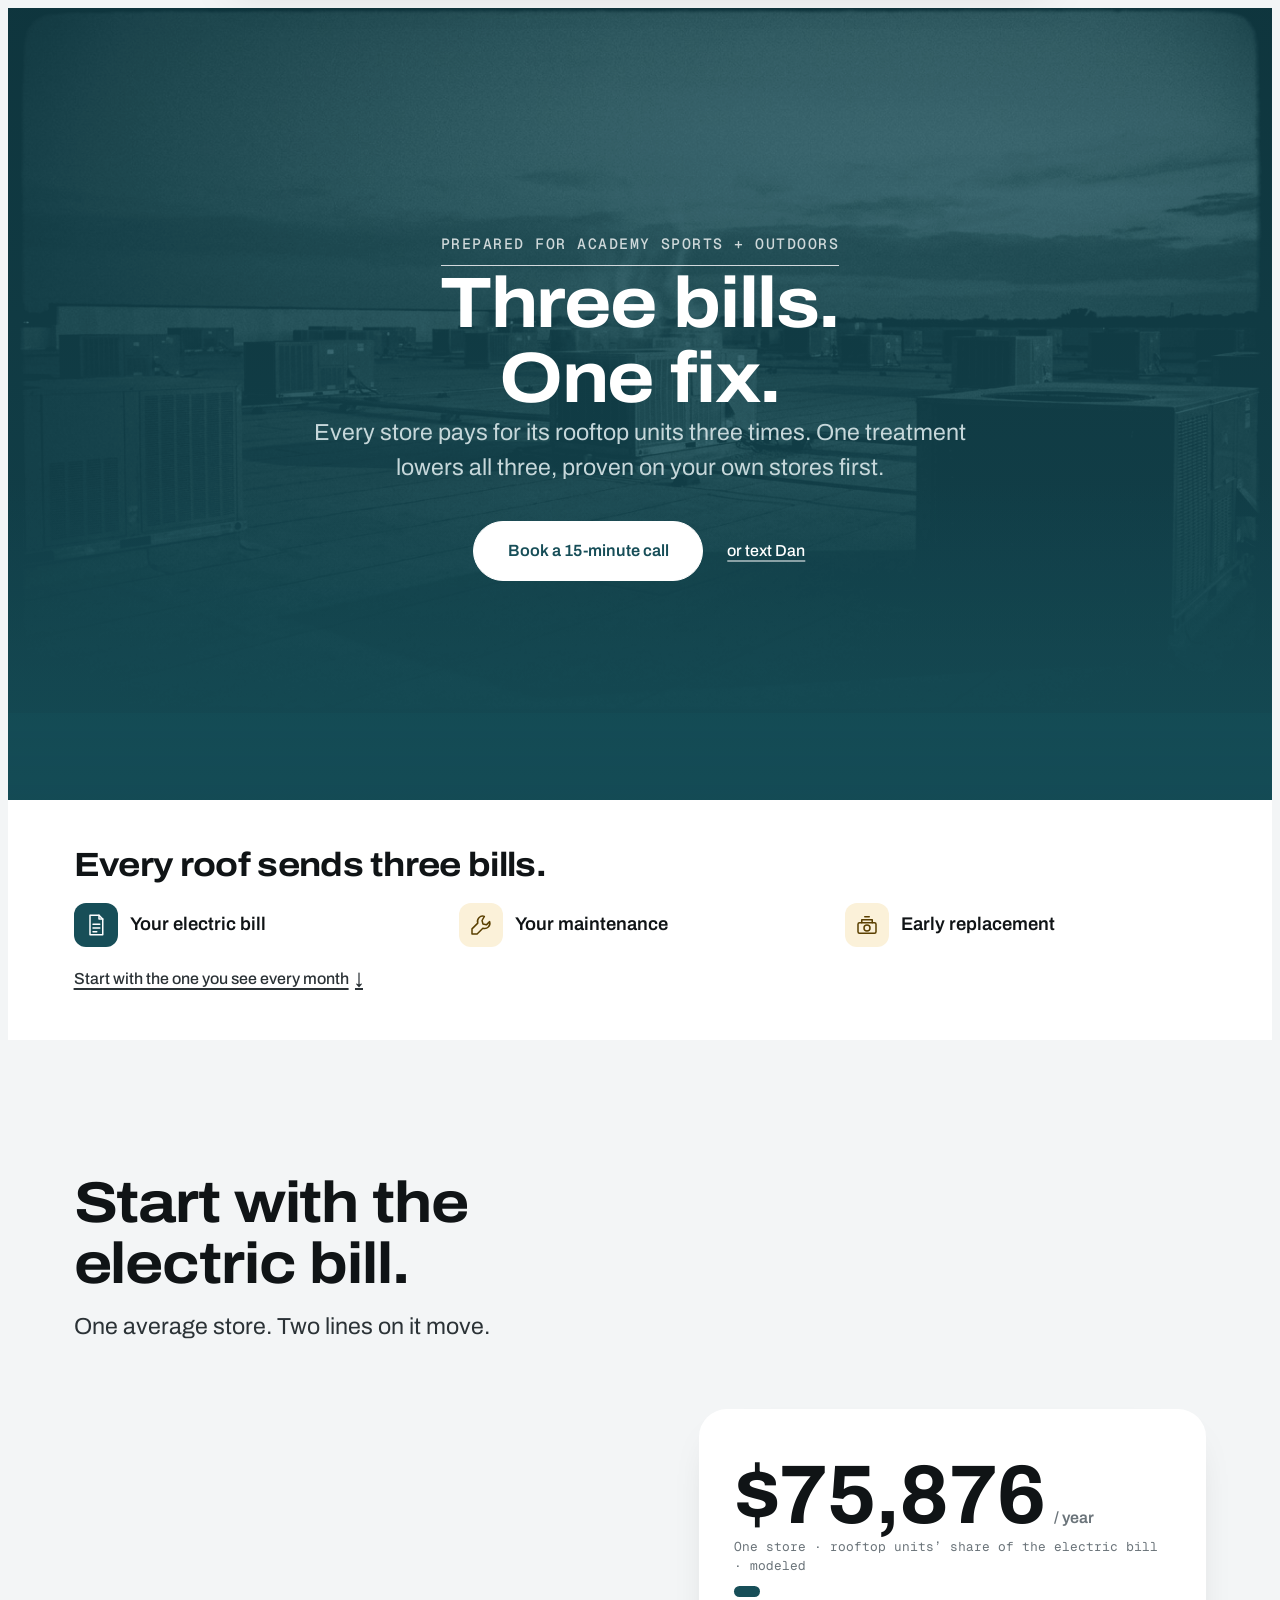
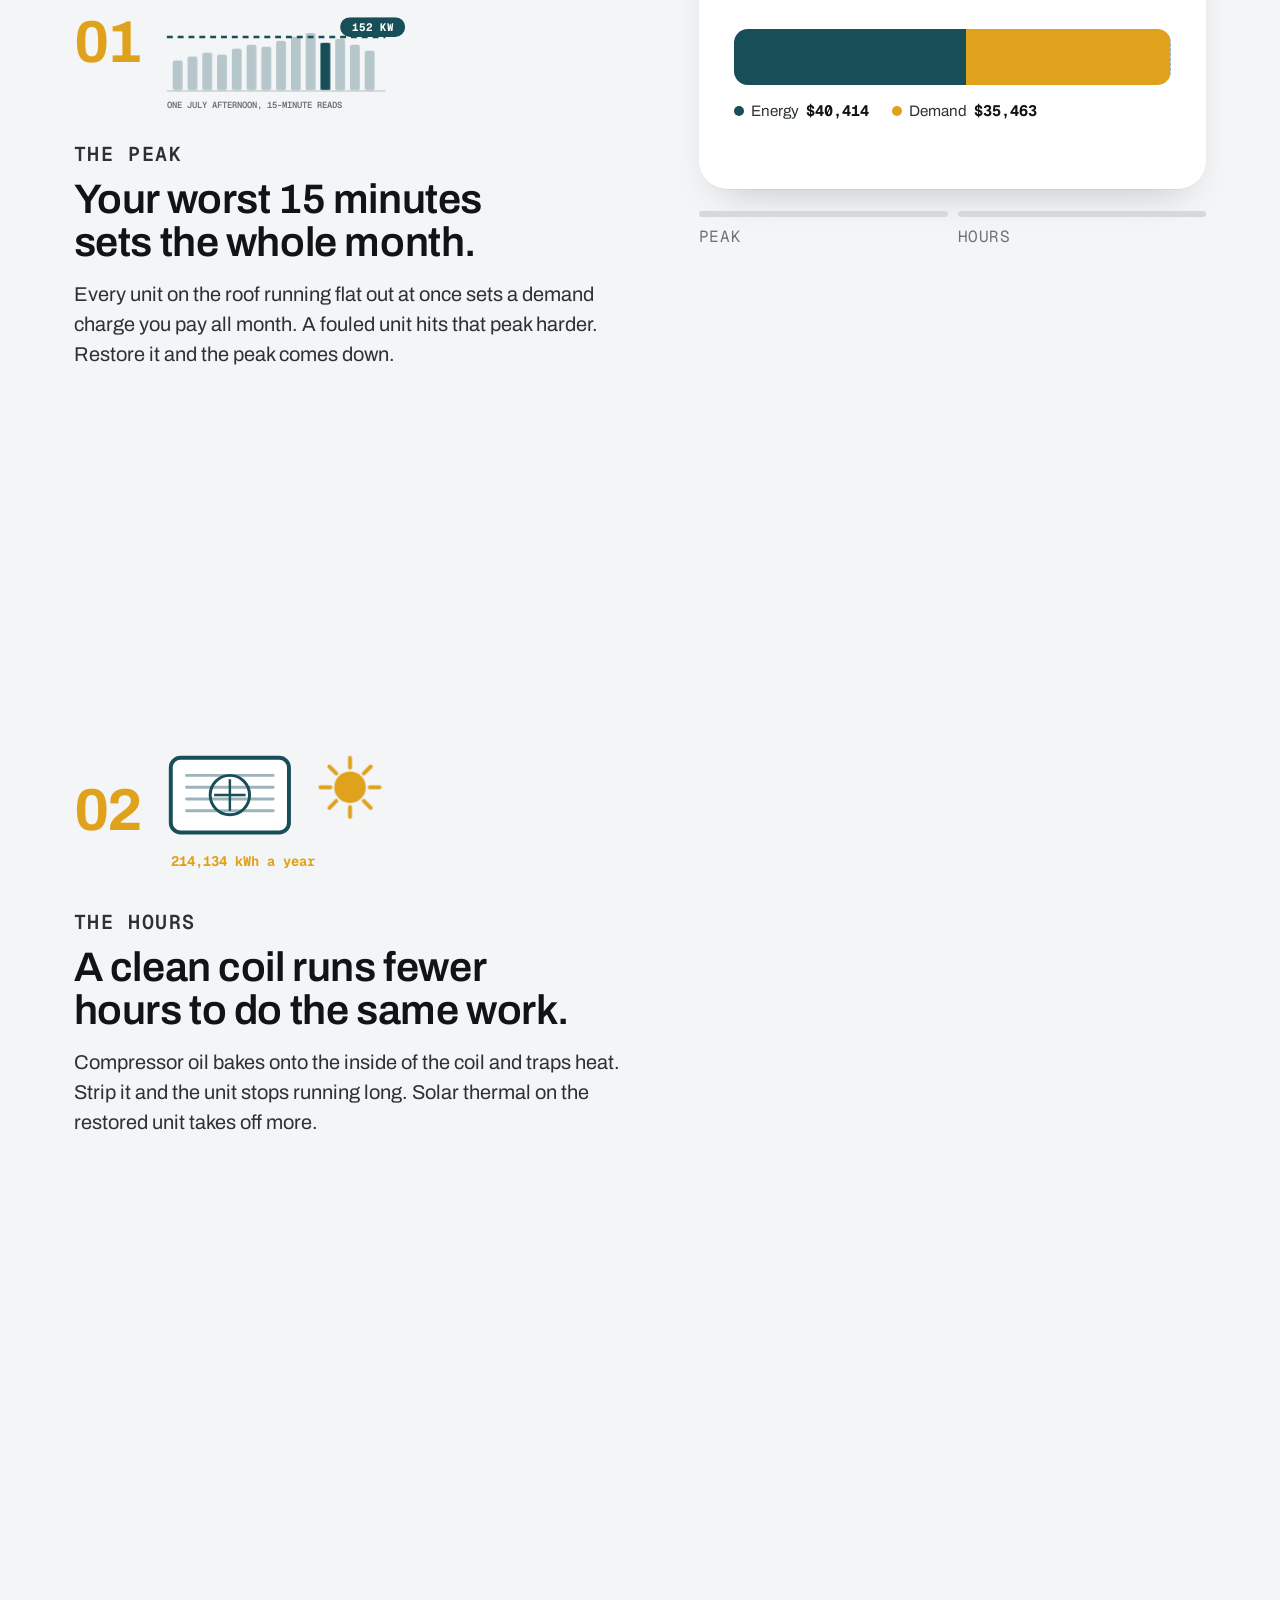
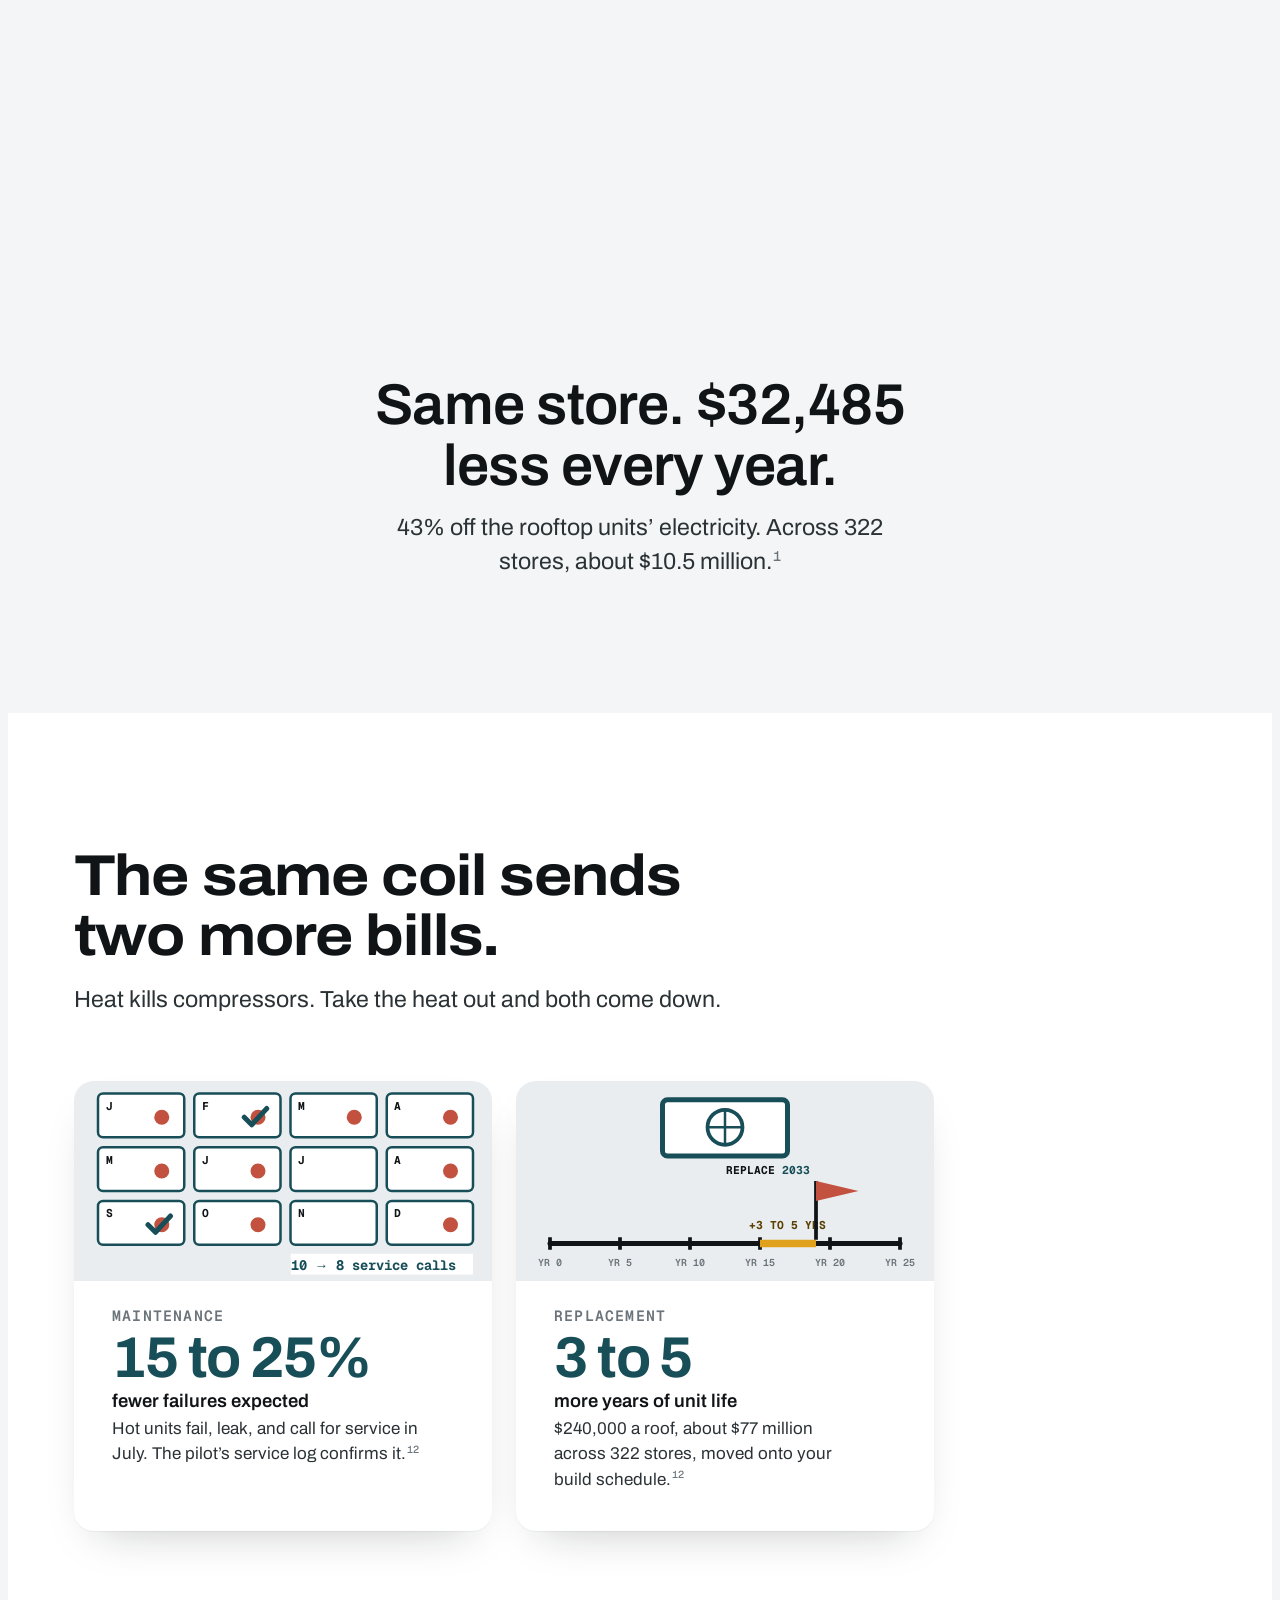
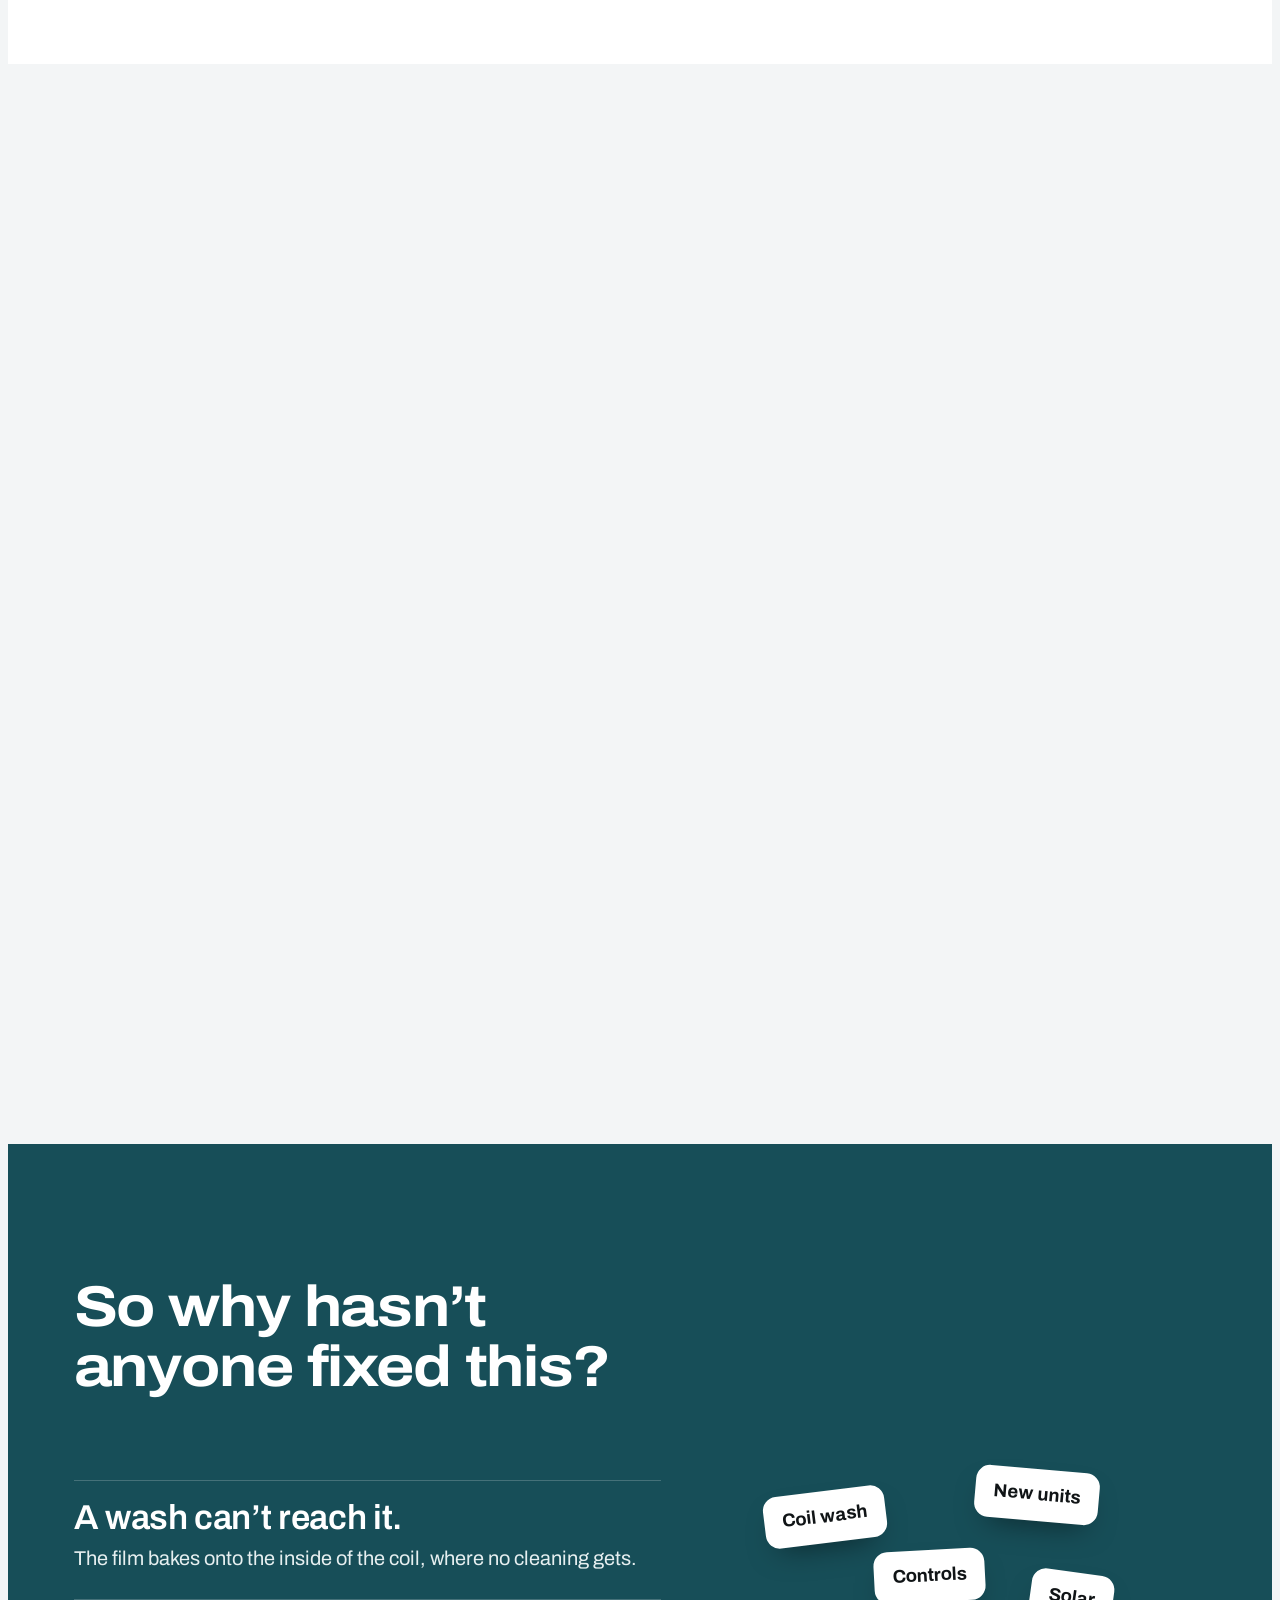
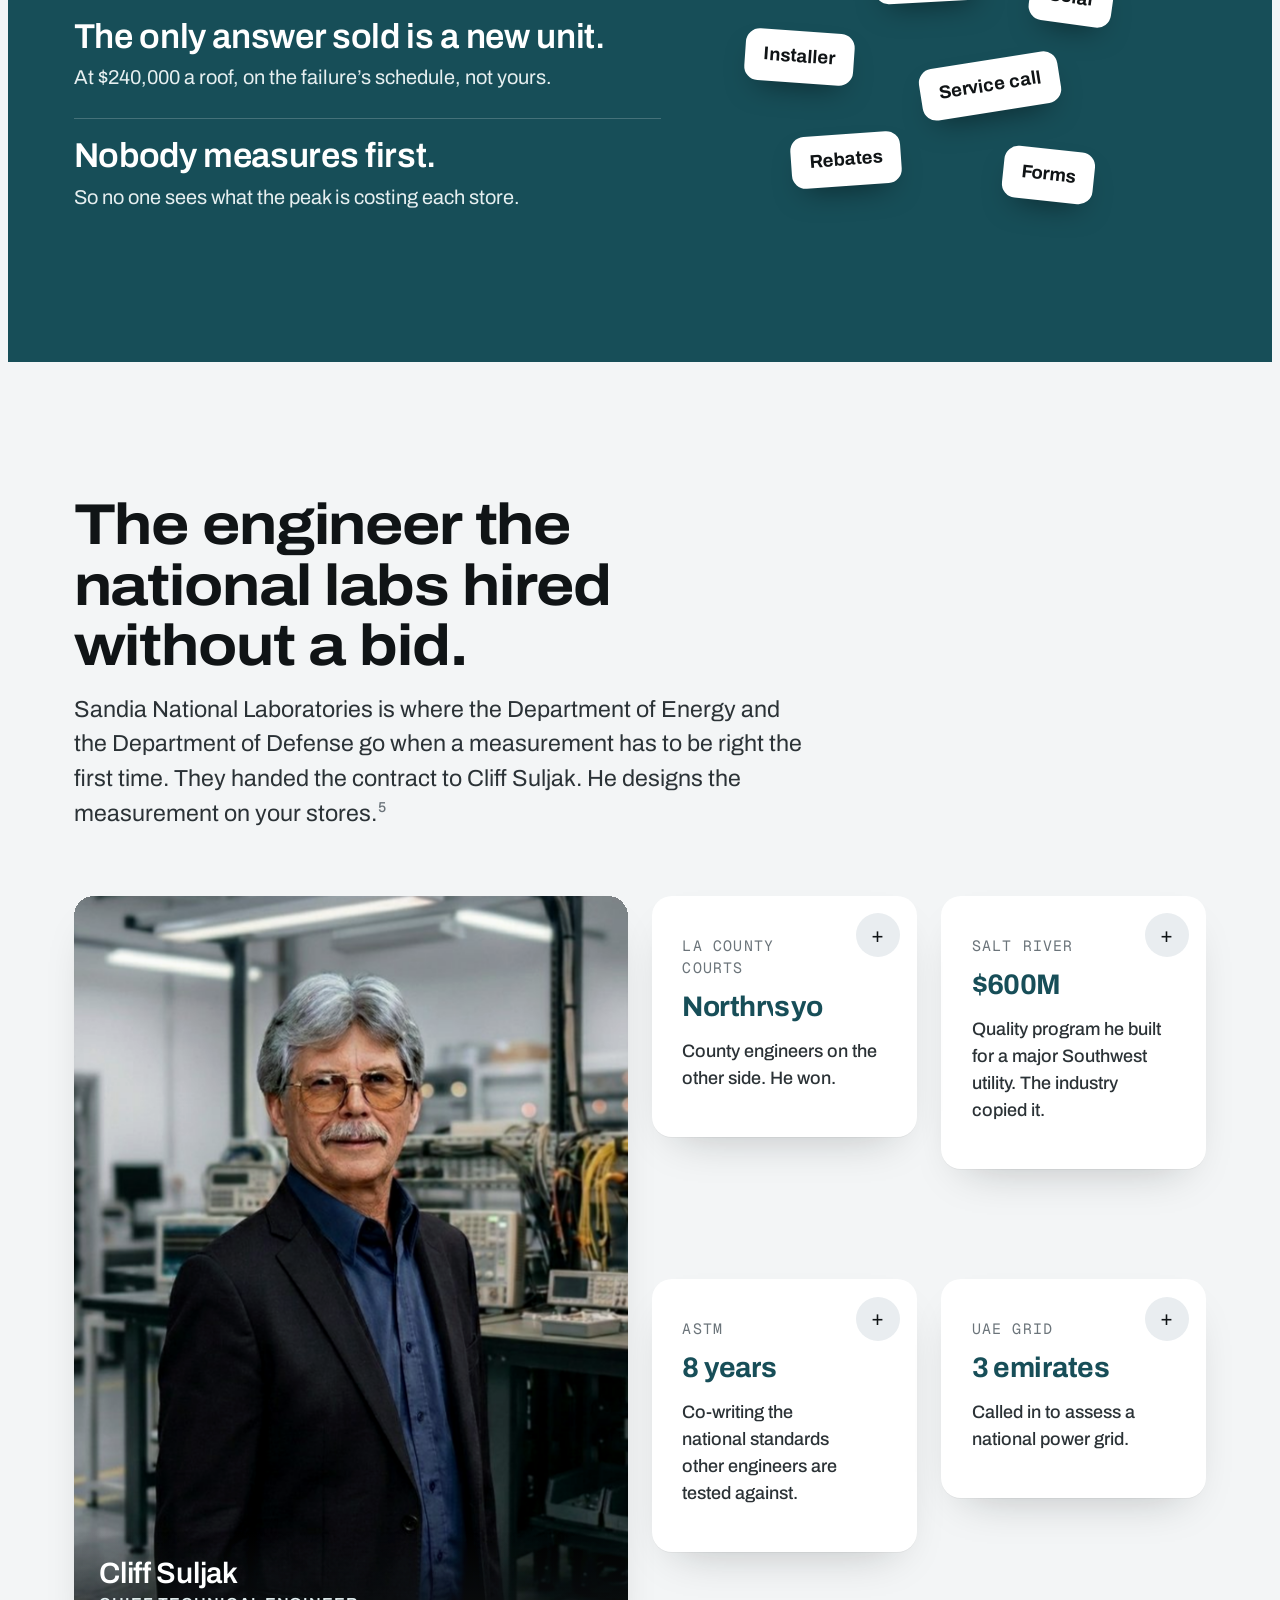
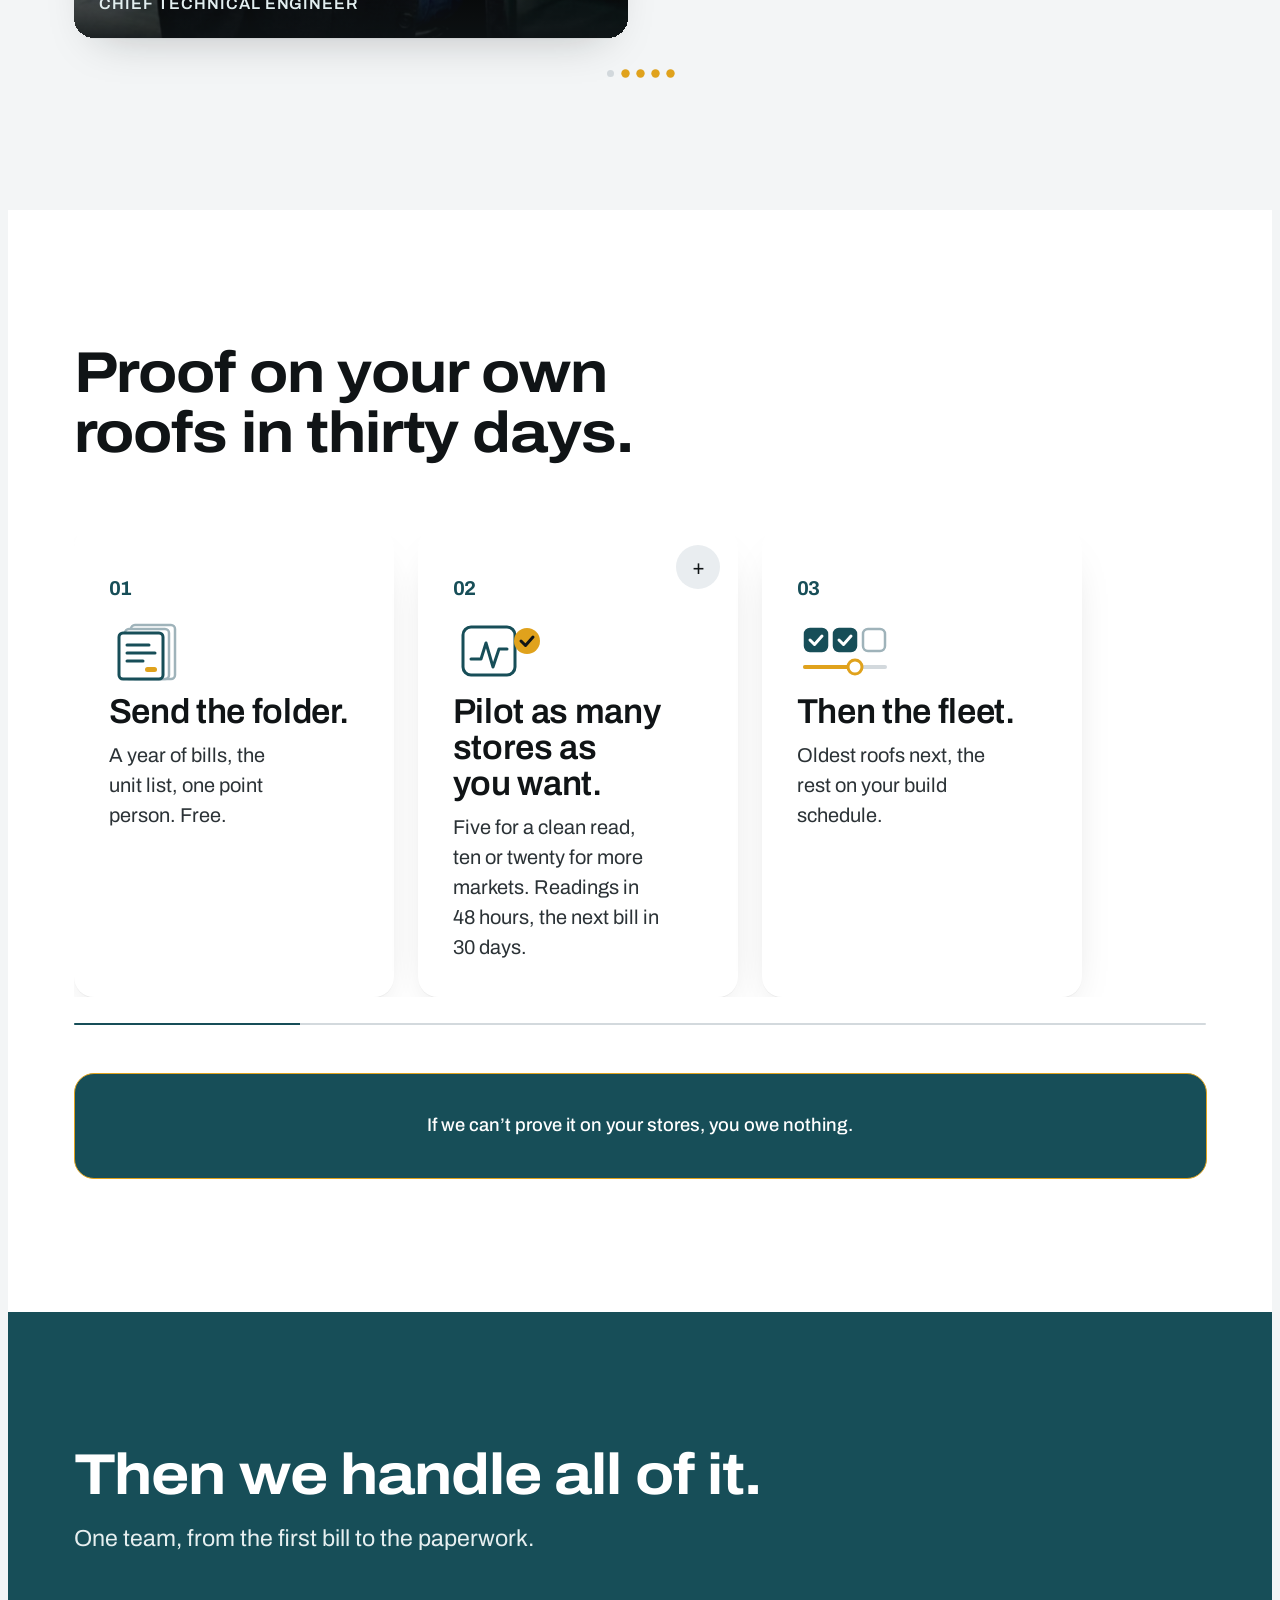
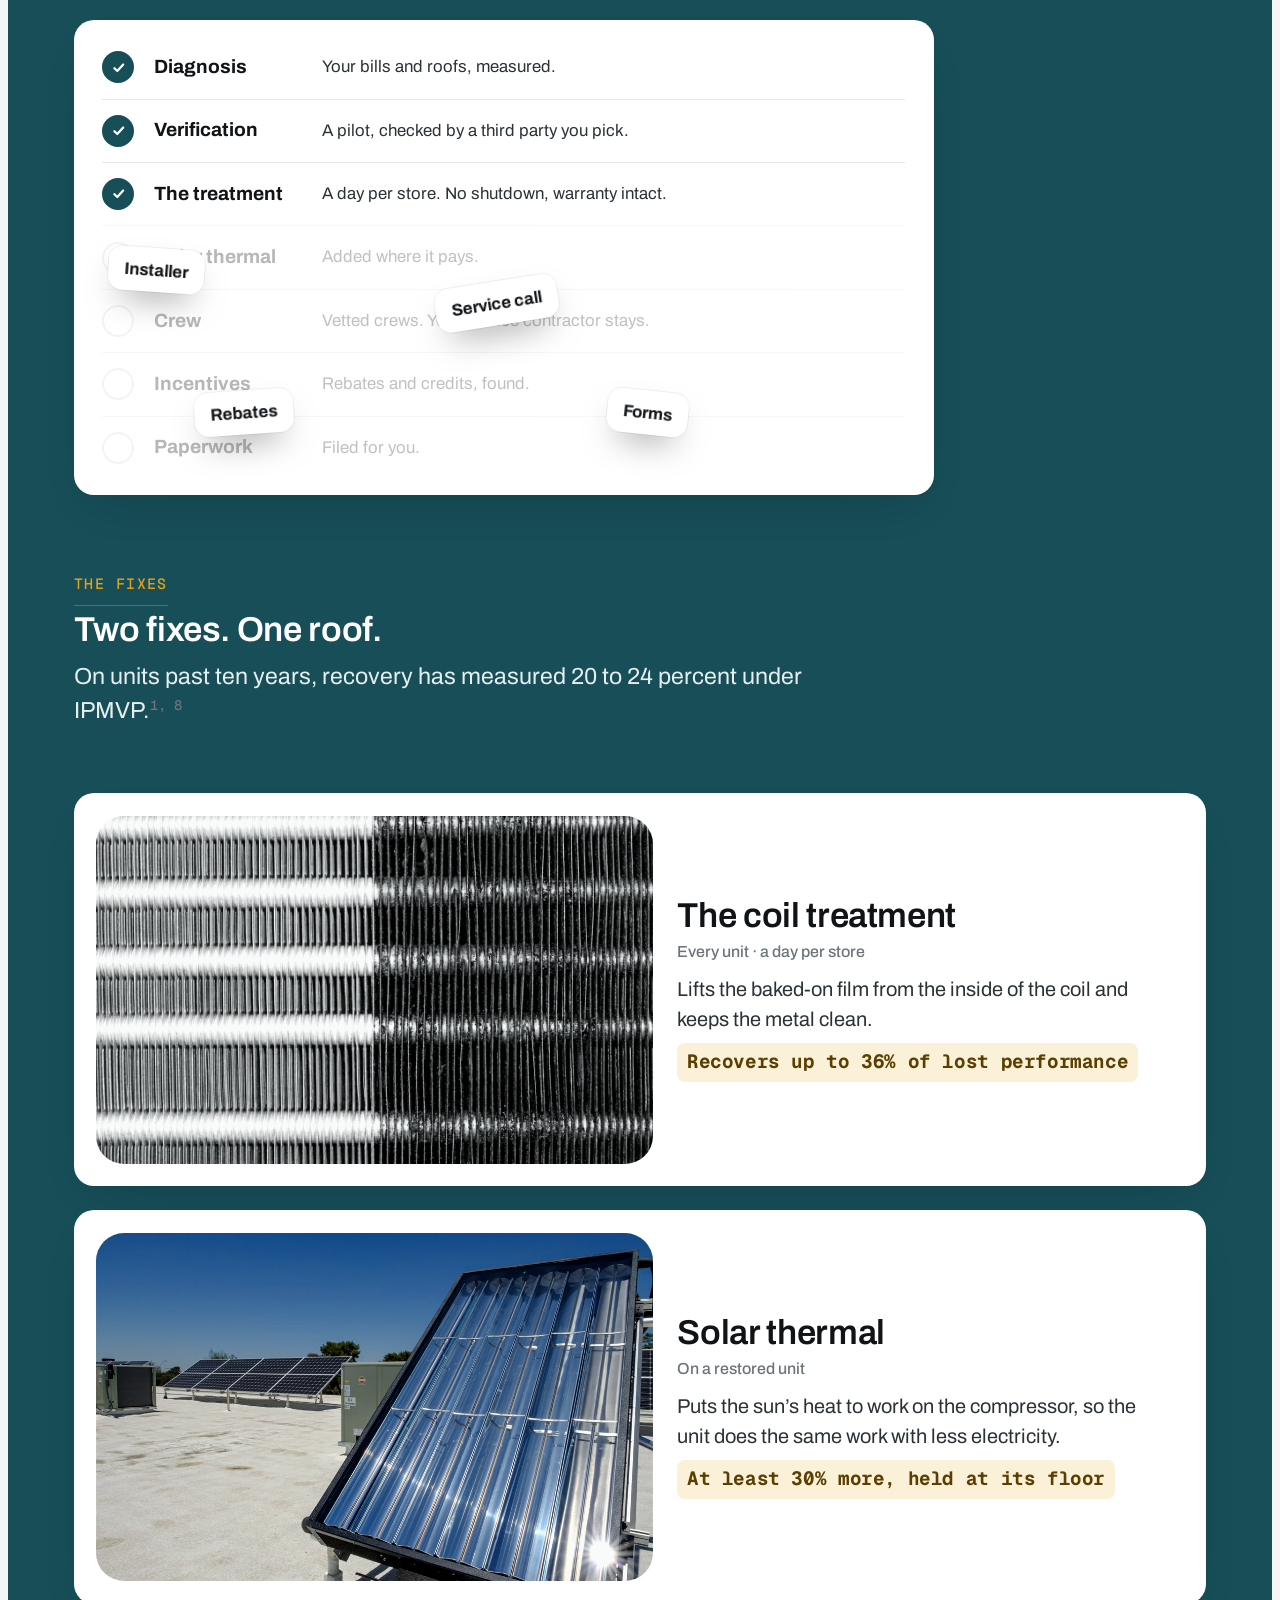
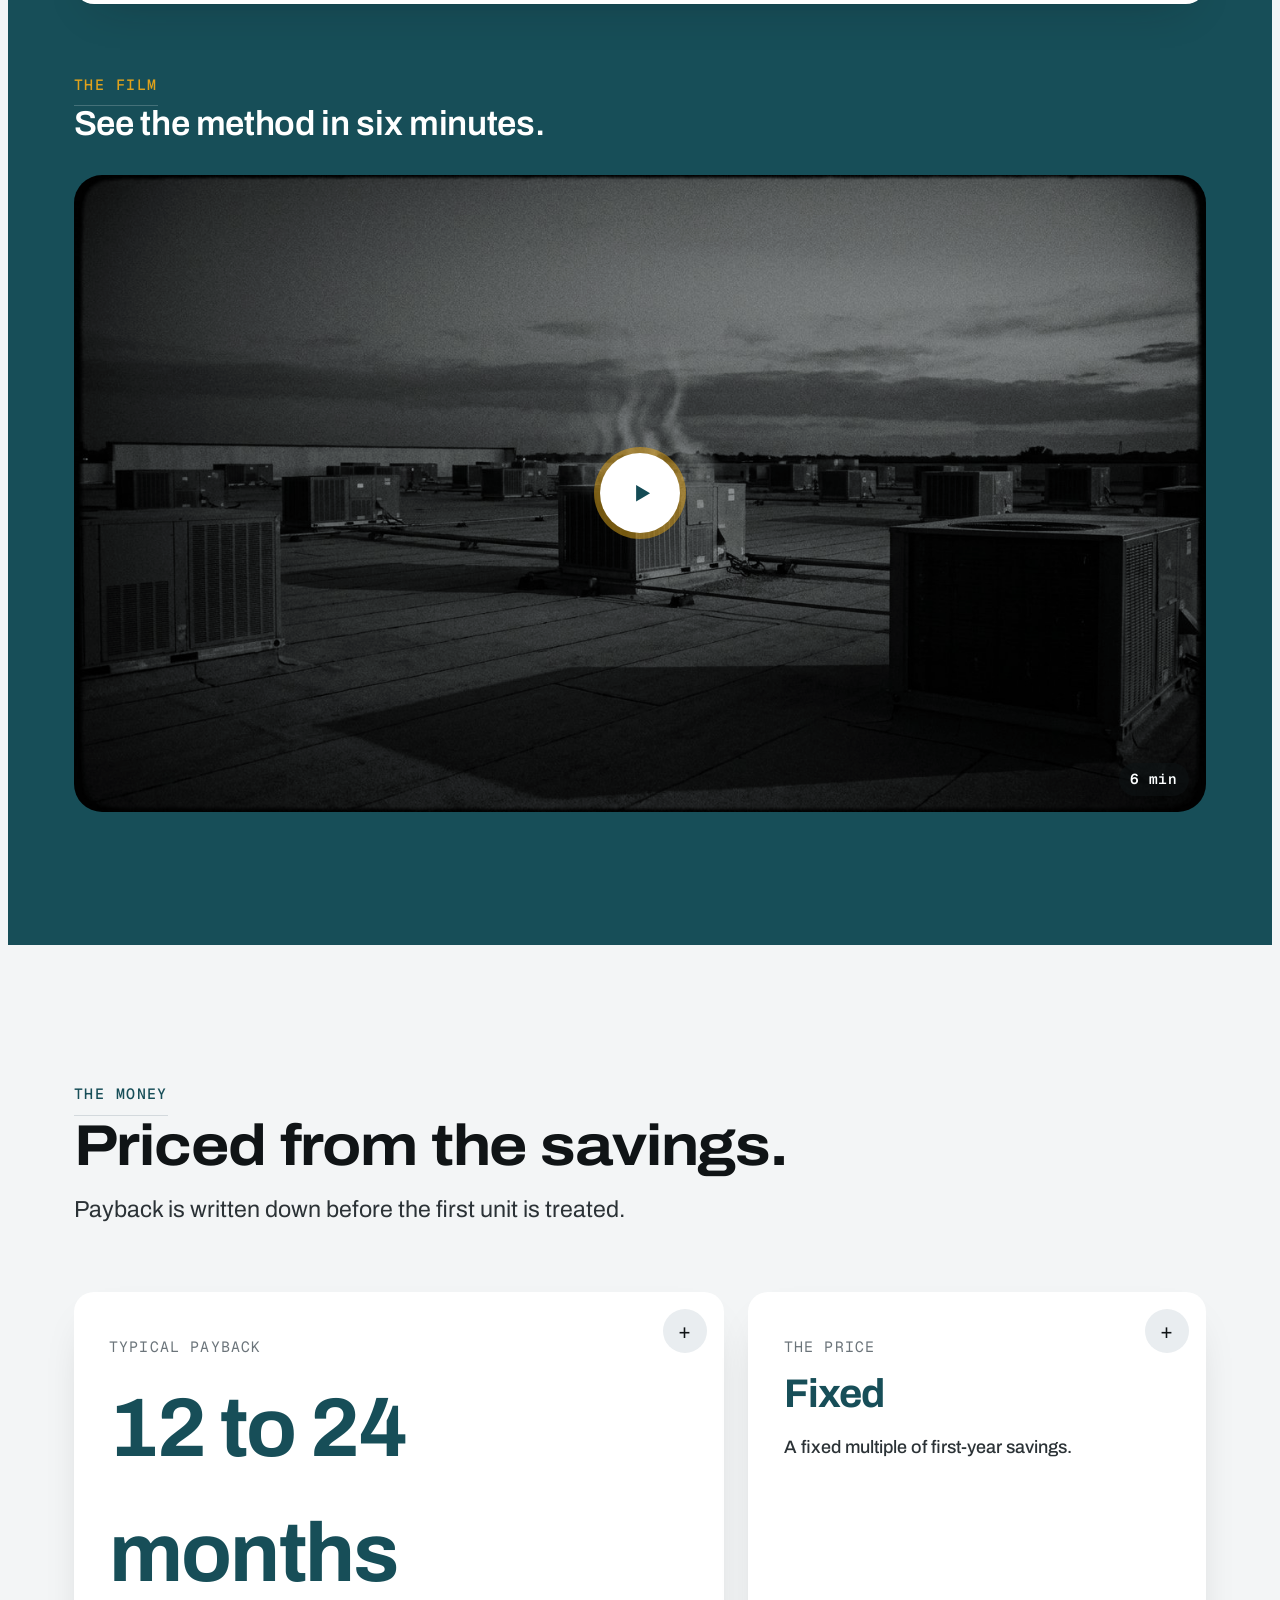
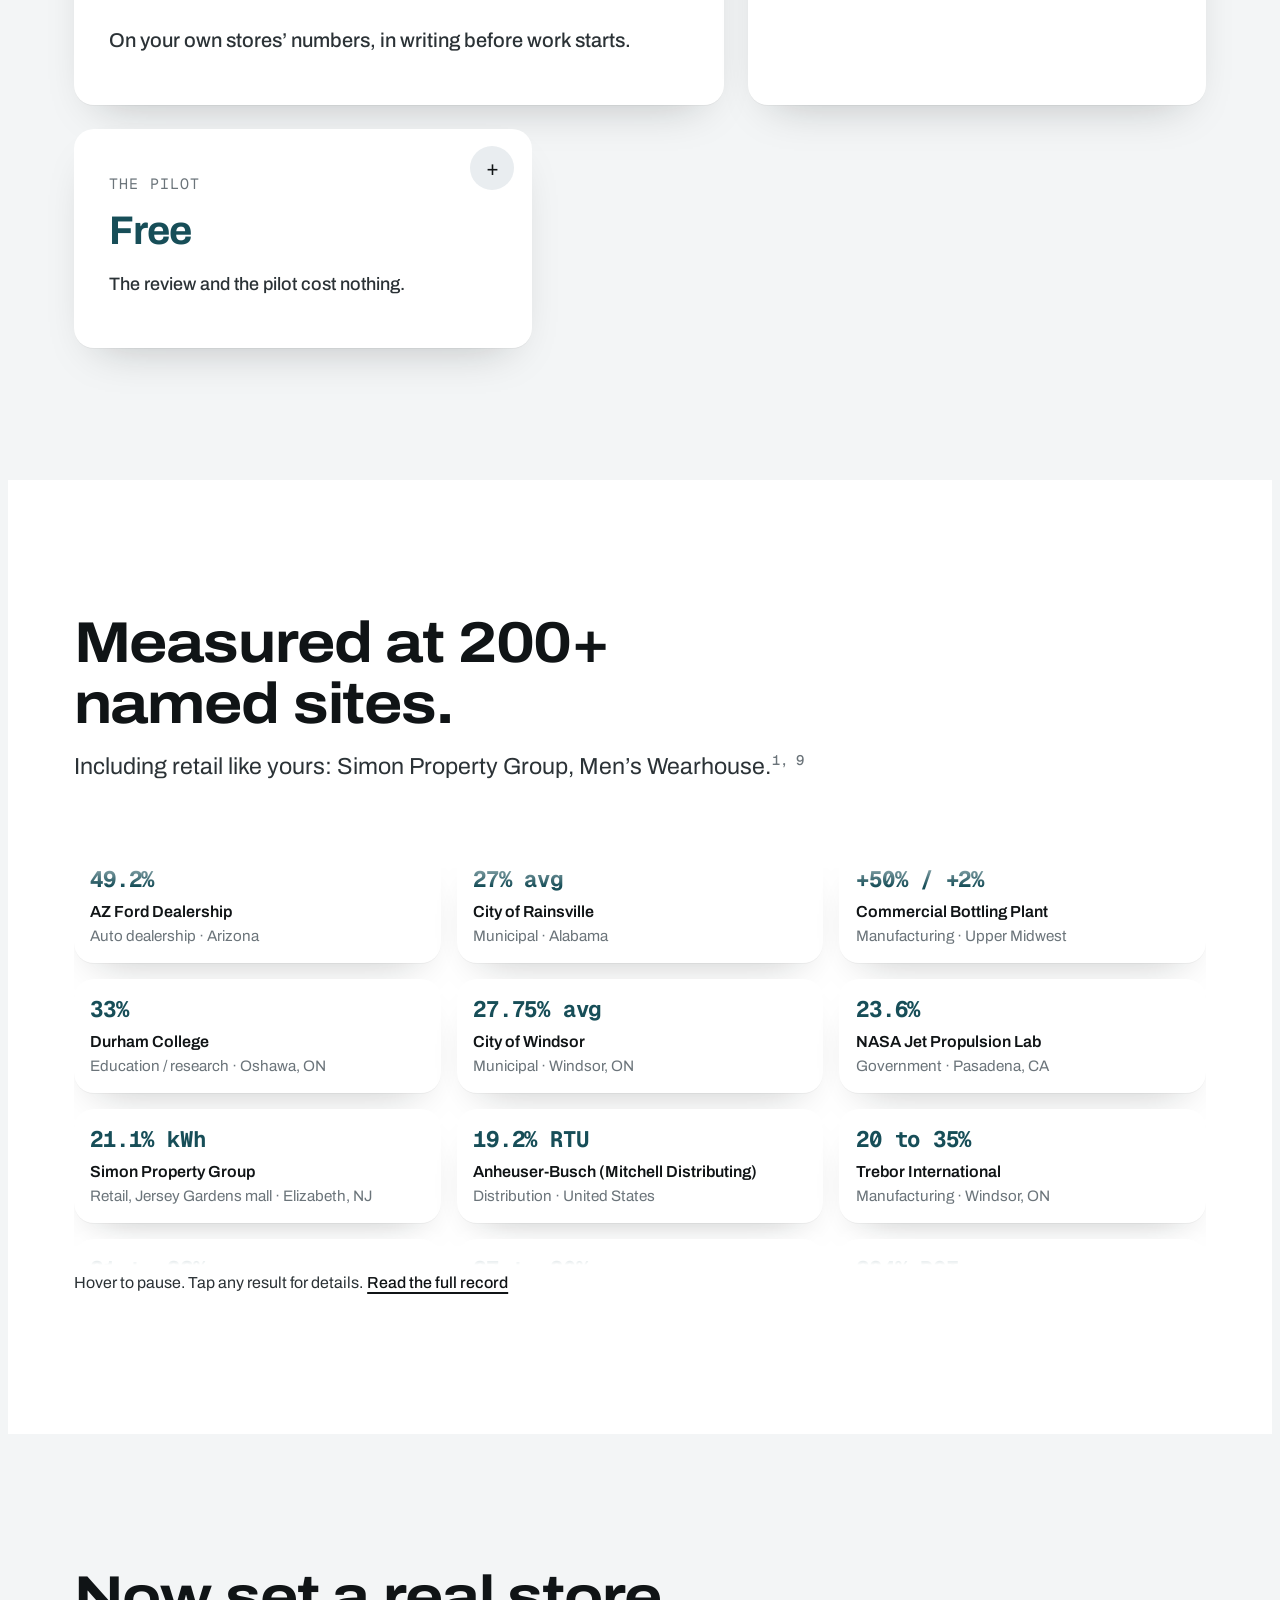
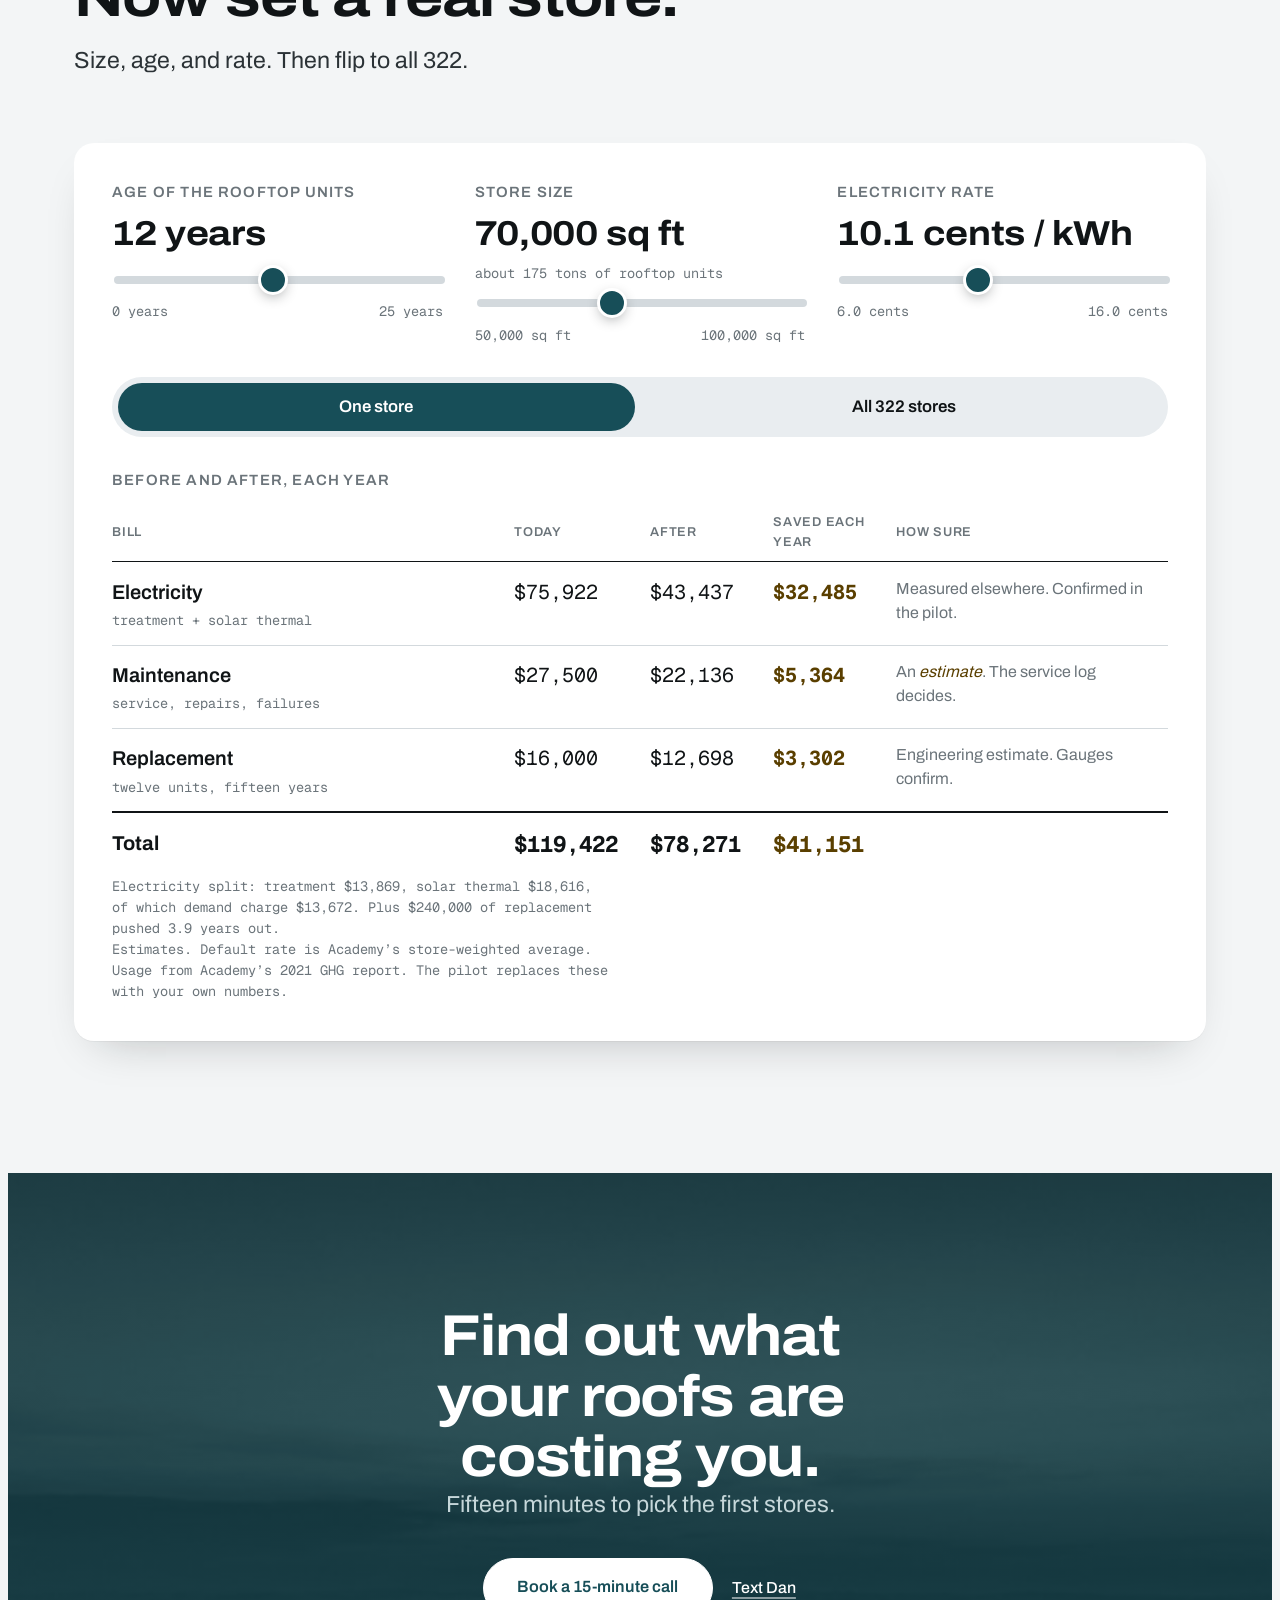
==== commit ca5d9d4c: "Version 9 preview: rebuilt on the October redesign Co-Authored-By: Claude Opus 5.5 <noreply@anthropi" ====
--- a/preview/index.html
+++ b/preview/index.html
@@ -3,222 +3,643 @@
 <head>
 <meta charset="UTF-8">
 <meta name="viewport" content="width=device-width, initial-scale=1.0">
-<meta name="robots" content="noindex, nofollow">
 <title>Energy Plus · Prepared for Academy Sports + Outdoors</title>
 <meta name="description" content="Energy Plus proposal for Academy Sports + Outdoors, prepared with Cryogenex.">
+<meta name="robots" content="noindex, nofollow">
 <meta name="color-scheme" content="light">
 <meta name="theme-color" content="#174e58">
 <link rel="icon" type="image/svg+xml" href="../assets/favicon/favicon.svg">
-<link rel="icon" type="image/png" sizes="32x32" href="../assets/favicon/favicon-32.png">
-<link rel="stylesheet" href="../assets/fonts/report-fonts.css">
-<link rel="stylesheet" href="../assets/site.css?v=20261026p">
+<link rel="stylesheet" href="rd/fonts.css">
+<link rel="stylesheet" href="rd/v2.css?v=9a">
+<link rel="stylesheet" href="rd/v5.css?v=9a">
+<link rel="stylesheet" href="rd/v6.css?v=9a">
+<link rel="stylesheet" href="rd/v7.css?v=9a">
 <style>
-  /* Page-only rules. Everything else on this page uses the main site's own
-     classes from site.css (.hero, .beat, .buckets, .monument, .fig, .floor,
-     .kit, .dossier, .workfile, .close, .foot). Only the store calculator,
-     which the main site has no class for, is styled here, all from tokens. */
-
-  /* ---------- the store calculator ---------- */
-  .calc-card { background: var(--card); border: 1px solid var(--rule); border-radius: var(--r-card);
-    box-shadow: var(--shadow-card); padding: clamp(1.25rem, 3vw, 2.5rem); margin-top: clamp(1.8rem, 4vw, 2.8rem); }
-  .calc-card .controls { display: flex; flex-direction: column; gap: 1.5rem; }
-  .calc-card .range-row { border-bottom: 1px solid var(--rule); padding-bottom: 1.5rem; min-width: 0; }
-  .calc-card .range-row label { display: block; font-family: var(--font-mono); font-size: 0.85rem; font-weight: 600;
-    letter-spacing: 0.04em; text-transform: uppercase; color: var(--faint); }
-  .calc-card .range-value { display: block; font-family: var(--font-sans); font-weight: 700; font-stretch: 112%;
-    font-size: 1.5rem; color: var(--ink); margin-top: 0.35rem; letter-spacing: -0.01em; text-transform: none; }
-  .calc-card .sub { font-family: var(--font-mono); font-size: 0.85rem; color: var(--faint); margin-top: 0.2rem; }
-  .calc-card input[type="range"] { -webkit-appearance: none; appearance: none; width: 100%; height: 10px;
-    border-radius: 999px; background: var(--rule); margin-top: 1rem; outline: none; }
-  .calc-card input[type="range"]::-webkit-slider-thumb { -webkit-appearance: none; appearance: none; width: 32px; height: 32px;
-    border-radius: 50%; background: var(--graphite); border: 2px solid var(--panel-ink); cursor: pointer;
-    box-shadow: 0 6px 16px -6px rgb(16 20 22 / 0.4); }
-  .calc-card input[type="range"]::-moz-range-thumb { width: 32px; height: 32px; border-radius: 50%; background: var(--graphite);
-    border: 2px solid var(--panel-ink); cursor: pointer; }
-  .calc-card .range-minmax { display: flex; justify-content: space-between; font-family: var(--font-mono);
-    font-size: 0.85rem; color: var(--faint); margin-top: 0.6rem; }
-  .calc-card .toggle { display: flex; gap: 0.75rem; }
-  .calc-card .toggle button { flex: 1; min-height: 52px; border-radius: var(--r-ctrl); border: 1px solid var(--rule);
-    background: var(--card); color: var(--ink); font-family: var(--font-sans); font-weight: 600; font-size: 1.05rem; cursor: pointer; }
-  .calc-card .toggle button[aria-pressed="true"] { background: var(--graphite); color: var(--panel-ink); border-color: var(--graphite); }
+  /* Academy page only. Everything else comes from the October redesign (rd/). */
+
+  /* the bill card is per year here, and has no "other" line */
+  .ac-billcap { margin-top: 0.4rem; font-family: var(--font-mono); font-size: 0.8rem; color: var(--faint); }
+  .v2-billbar__label[data-seg-label="other"] { display: none; }
+
+  /* chapter 2 drawing: a restored coil, hours falling */
+  .v2-illust--hours .sun-rays { transform-origin: 196px 52px; }
+  .v2-illust--hours.is-playing .sun-rays { animation: acSpin 2400ms var(--ease) forwards; }
+  .v2-illust--hours.is-playing .kwh-roll { animation: v2kwhRoll 560ms var(--ease) forwards; animation-delay: 500ms; }
+  @keyframes acSpin { from { transform: rotate(-40deg); opacity: 0.3; } to { transform: rotate(0); opacity: 1; } }
+  .v2-static .v2-illust--hours .kwh-roll, .v2-reduced .v2-illust--hours .kwh-roll { transform: translateY(-20px); }
+
+  /* replacement: 15-year life pushed 3 to 5 years (flag from year 15 to year 19) */
+  .ac-life .v2-replace-flag { transform: translateX(188px); }
+  .ac-life.is-in .v2-replace-flag { transform: translateX(232.8px); }
+  .ac-life.is-in .v2-life-segment { width: 44.8px; }
+
+  /* two fixes: show the wide cards on every screen size */
+  .ac-fixes { display: grid !important; }
+  .ac-fixes .v2-card--suncore { grid-column: span 12; }
+  .ac-fixes .v2-card--suncore .v2-card--media img { width: 100%; height: 100%; object-fit: cover; display: block; }
+  .ac-fixes .v2-card__fig { margin-top: 0.8rem; font-family: var(--font-mono); font-weight: 700; font-size: 1.2rem; color: var(--ochre-ink); background: var(--ochre-wash); display: inline-block; padding: 0.3rem 0.6rem; border-radius: var(--r-chip); }
+  .ac-fixes .v2-suncore-copy p + p { margin-top: 0.6rem; }
+
+  /* the store calculator, in the redesign's card */
+  .ac-calc { background: #fff; border-radius: var(--r-card); box-shadow: var(--shadow-card); padding: clamp(1.4rem, 3vw, 2.4rem); }
+  .ac-calc .controls { display: flex; flex-direction: column; gap: 1.5rem; }
+  .ac-calc .range-row { border-bottom: 1px solid var(--rule); padding-bottom: 1.5rem; min-width: 0; }
+  .ac-calc label { display: block; font-size: var(--eyebrow); font-weight: 600; letter-spacing: 0.08em; text-transform: uppercase; color: var(--faint); }
+  .ac-calc .range-value { display: block; font-family: var(--font-sans); font-weight: 700; font-stretch: 112%; font-size: var(--card-h); color: var(--ink); margin-top: 0.3rem; letter-spacing: -0.01em; text-transform: none; }
+  .ac-calc .sub { font-family: var(--font-mono); font-size: 0.85rem; color: var(--faint); margin-top: 0.2rem; }
+  .ac-calc input[type="range"] { -webkit-appearance: none; appearance: none; width: 100%; height: 8px; border-radius: var(--r-pill); background: var(--rule); margin-top: 1rem; outline: none; }
+  .ac-calc input[type="range"]::-webkit-slider-thumb { -webkit-appearance: none; appearance: none; width: 30px; height: 30px; border-radius: 50%; background: var(--petrol); border: 3px solid #fff; box-shadow: 0 4px 14px -4px rgb(16 20 22 / 0.45); cursor: pointer; }
+  .ac-calc input[type="range"]::-moz-range-thumb { width: 30px; height: 30px; border-radius: 50%; background: var(--petrol); border: 3px solid #fff; cursor: pointer; }
+  .ac-calc .range-minmax { display: flex; justify-content: space-between; font-family: var(--font-mono); font-size: 0.85rem; color: var(--faint); margin-top: 0.6rem; }
+  .ac-calc .toggle { display: flex; gap: 0.6rem; padding: 0.35rem; background: var(--paper-2); border-radius: var(--r-pill); }
+  .ac-calc .toggle button { flex: 1; min-height: 48px; border-radius: var(--r-pill); border: 0; background: transparent; color: var(--ink); font-family: var(--font-sans); font-weight: 600; font-size: 1.05rem; cursor: pointer; }
+  .ac-calc .toggle button[aria-pressed="true"] { background: var(--petrol); color: #fff; }
   @media (min-width: 720px) {
-    .calc-card .controls { flex-direction: row; flex-wrap: wrap; gap: 2rem; }
-    .calc-card .range-row { flex: 1 1 220px; border-bottom: 0; padding-bottom: 0; }
-    .calc-card .toggle { flex-basis: 100%; }
+    .ac-calc .controls { flex-direction: row; flex-wrap: wrap; gap: 2rem; }
+    .ac-calc .range-row { flex: 1 1 220px; border-bottom: 0; padding-bottom: 0; }
+    .ac-calc .toggle { flex-basis: 100%; }
   }
-
   .ledger-table { width: 100%; border-collapse: collapse; margin-top: 2rem; }
-  .ledger-table caption { text-align: left; font-family: var(--font-mono); font-size: 0.85rem; letter-spacing: 0.08em;
-    text-transform: uppercase; color: var(--faint); margin-bottom: 0.8rem; }
-  .ledger-table th { text-align: left; font-family: var(--font-mono); font-size: 0.85rem; letter-spacing: 0.06em;
-    text-transform: uppercase; color: var(--faint); font-weight: 600; border-bottom: 1px solid var(--ink); padding: 0.6rem 0.6rem 0.6rem 0; }
-  .ledger-table td { padding: 0.9rem 0.6rem 0.9rem 0; border-bottom: 1px solid var(--rule); vertical-align: top; font-size: var(--step-0); }
+  .ledger-table caption { text-align: left; font-size: var(--eyebrow); font-weight: 600; letter-spacing: 0.08em; text-transform: uppercase; color: var(--faint); margin-bottom: 0.8rem; }
+  .ledger-table th { text-align: left; font-size: 0.8rem; letter-spacing: 0.06em; text-transform: uppercase; color: var(--faint); font-weight: 600; border-bottom: 1px solid var(--ink); padding: 0.6rem 0.6rem 0.6rem 0; }
+  .ledger-table td { padding: 0.9rem 0.6rem 0.9rem 0; border-bottom: 1px solid var(--rule); vertical-align: top; font-size: var(--body); color: var(--body-c); }
   .ledger-table .bill { font-weight: 600; color: var(--ink); white-space: nowrap; }
   .ledger-table .bill-sub { display: block; font-family: var(--font-mono); font-weight: 400; font-size: 0.85rem; color: var(--faint); margin-top: 0.2rem; white-space: normal; }
-  .ledger-table .num { font-family: var(--font-mono); font-size: 1.3rem; color: var(--ink); font-variant-numeric: tabular-nums; white-space: nowrap; }
-  .ledger-table .num.money { color: var(--amber-ink); font-weight: 600; }
-  .ledger-table .conf { color: var(--faint); font-size: var(--step--1); }
-  .ledger-table .conf em { color: var(--amber-ink); }
+  .ledger-table .num { font-family: var(--font-mono); font-size: 1.25rem; color: var(--ink); font-variant-numeric: tabular-nums; white-space: nowrap; }
+  .ledger-table .num.money { color: var(--ochre-ink); font-weight: 700; }
+  .ledger-table .conf { color: var(--faint); font-size: 1rem; }
+  .ledger-table .conf em { color: var(--ochre-ink); }
   .ledger-table tr.total td { border-top: 2px solid var(--ink); border-bottom: 0; font-weight: 700; }
-  .ledger-table tr.total .num { font-size: 1.45rem; }
+  .ledger-table tr.total .num { font-size: 1.4rem; }
   .calc-note { font-family: var(--font-mono); font-size: 0.85rem; color: var(--faint); margin-top: 0.9rem; line-height: 1.55; max-width: 70ch; }
-  @media (min-width: 1024px) {
-    .ledger-table .num { width: 1%; padding-right: 2rem; }
-    .ledger-table .conf { width: 17rem; }
-  }
-  /* phones and tablets: each bill becomes its own card */
+  @media (min-width: 1024px) { .ledger-table .num { width: 1%; padding-right: 2rem; } .ledger-table .conf { width: 17rem; } }
   @media (max-width: 1023.9px) {
     .ledger-table thead { position: absolute; width: 1px; height: 1px; overflow: hidden; clip: rect(0 0 0 0); white-space: nowrap; }
     .ledger-table, .ledger-table tbody, .ledger-table tr, .ledger-table td { display: block; width: 100%; }
     .ledger-table caption { display: block; }
-    .ledger-table tr { border: 1px solid var(--rule); border-radius: var(--r-card); margin-top: 1rem; overflow: hidden; }
+    .ledger-table tr { border: 1px solid var(--rule); border-radius: 14px; margin-top: 1rem; overflow: hidden; }
     .ledger-table tr.total { border: 2px solid var(--ink); }
     .ledger-table td { padding: 0.85rem 1rem; }
     .ledger-table tr.total td { border-top: 0; border-bottom: 1px solid var(--rule); }
     .ledger-table td:last-child { border-bottom: 0; }
-    .ledger-table td.bill { background: var(--paper-2); white-space: normal; font-size: 1.2rem; }
+    .ledger-table td.bill { background: var(--paper); white-space: normal; font-size: 1.2rem; }
     .ledger-table td.num { display: flex; justify-content: space-between; align-items: baseline; gap: 1rem; }
-    .ledger-table td.num::before, .ledger-table td.conf::before { content: attr(data-label); font-family: var(--font-mono);
-      font-size: 0.85rem; font-weight: 600; letter-spacing: 0.06em; text-transform: uppercase; color: var(--faint); }
+    .ledger-table td.num::before, .ledger-table td.conf::before { content: attr(data-label); font-family: var(--font-sans); font-size: 0.8rem; font-weight: 600; letter-spacing: 0.06em; text-transform: uppercase; color: var(--faint); }
     .ledger-table td.conf::before { display: block; margin-bottom: 0.35rem; }
     .ledger-table td.conf:empty { display: none; }
   }
 
-  /* ---------- proof: a still version of the main site's ledger cards ---------- */
-  .proofgrid { display: grid; gap: 1rem; margin-top: clamp(1.8rem, 4vw, 2.8rem); grid-template-columns: 1fr; }
-  @media (min-width: 560px) { .proofgrid { grid-template-columns: 1fr 1fr; } }
-  @media (min-width: 900px) { .proofgrid { grid-template-columns: repeat(3, 1fr); } }
-  .proofgrid .ledger__card { margin: 0; }
-
-  /* the pilot callouts sit side by side on wide screens */
-  .pair { display: grid; gap: 1rem; margin-top: clamp(1.8rem, 4vw, 2.6rem); }
-  @media (min-width: 760px) { .pair { grid-template-columns: 1fr 1fr; } .pair .floor { margin-top: 0; } }
-  .pair .price { padding: clamp(1.4rem, 3vw, 2.1rem); border: 1px solid var(--rule); border-radius: var(--r-ctrl); background: var(--card); }
-  .pair .price h3 { font-family: var(--font-sans); font-weight: 500; font-size: 0.8rem; letter-spacing: 0.06em; text-transform: uppercase; color: var(--faint); }
-  .pair .price p { margin-top: 0.6rem; color: var(--ink); font-size: var(--step-1); line-height: 1.45; font-weight: 500; }
+  /* Cliff's figures: fit the card on tablets */
+  @media (min-width: 600px) and (max-width: 1023.9px) { .v2-bento--cliff .v2-card__fig { font-size: clamp(1.7rem, 4.4vw, 2.6rem); } }
+  /* the flip-board letters are boxes; keep each word's letters together */
+  .v2-bento--cliff .v2-card__fig > span[aria-hidden] { display: inline; }
+
+  /* the scattered chips are longer than the original labels; keep them on screen */
+  .v5-why { overflow-x: clip; }
 
   /* never split a word mid-word at any width */
   body { overflow-wrap: break-word; hyphens: manual; }
   h1, h2, h3, h4 { text-wrap: balance; }
-  .hero__in { min-width: 0; }
 </style>
+<script>
+  /* the vendor chips in "we handle all of it": [label, row it lands in, x%, y%, tilt] */
+  window.V7_CHIPS = [
+    ["Coil wash", 2, 8, 6, -7], ["New units", 2, 56, 3, 5], ["Controls", 2, 30, 26, -3], ["Solar", 3, 68, 30, 8],
+    ["Installer", 4, 4, 48, 4], ["Service call", 4, 42, 55, -9], ["Rebates", 5, 14, 78, -4], ["Forms", 6, 62, 78, 6]
+  ];
+</script>
 </head>
-<body>
-<a href="#main" class="skip-link">Skip to content</a>
-
-<header class="head" id="head">
-  <div class="wrap head__in">
-    <a class="head__mark" href="#top" aria-label="Energy Plus, home"><img src="../assets/img/energy-plus-logo.png" alt="Energy Plus" width="104" height="30"></a>
-    <nav class="head__nav" aria-label="Primary">
-      <a href="#numbers">The numbers</a>
-      <a href="#pilot">The pilot</a>
-      <button type="button" class="btn btn--sm" data-book>Book the 15-minute fit call</button>
-    </nav>
-  </div>
-</header>
-
-<main id="main">
-
-  <!-- HERO · the exhibit: one store's three bills -->
-  <section class="hero" id="top" aria-labelledby="hero-h">
-    <div class="wrap hero__in hero__grid">
-      <div class="hero__copy">
-        <h1 id="hero-h">Three bills. One fix.</h1>
-        <p class="hero__lede">Every Academy store pays for its rooftop units three times: electricity, maintenance, and replacement. One treatment lowers all three, proven on your own stores first.</p>
-        <div class="cta" data-cta>
-          <a class="btn btn--lg" href="#numbers">See your store's numbers</a>
-          <button type="button" class="textlink js-sms-toggle" aria-expanded="false">Text Dan directly</button>
-        </div>
-        <div class="sms" role="group" aria-label="Text Dan">
-          <p class="sms__to">To Dan &middot; (864) 777-0688</p>
-          <textarea rows="4" spellcheck="false" aria-label="Message to Dan">Hi Dan, I'm at Academy and saw the rooftop unit proposal. I'd like to talk about a pilot. What do you need from us?</textarea>
-          <div class="sms__foot">
-            <span class="sms__hint">Opens in your messages, ready to send.</span>
-            <a class="btn btn--sm js-sms-send" href="#" data-phone="+18647770688">Send message</a>
-          </div>
-        </div>
-      </div>
-      <figure class="bill">
-        <svg viewBox="0 0 460 592" role="img" aria-labelledby="bill-t">
-          <title id="bill-t">One average Academy store's yearly cost of its rooftop units, marked up: electricity led by the demand charge, maintenance driven by heat, and a replacement reserve of $240,000 a roof. One treatment lowers all three.</title>
-          <rect class="paper" x="14" y="8" width="432" height="576"/>
-          <text class="bt" x="40" y="56">ROOFTOP UNITS &middot; COST OF OWNERSHIP</text>
-          <text class="meta" x="40" y="74">ONE STORE &middot; ONE YEAR</text>
-          <rect class="tag" x="344" y="40" width="76" height="22"/>
-          <text class="meta" x="382" y="54.5" text-anchor="middle">MODELED</text>
-          <line class="rule" x1="40" y1="92" x2="420" y2="92"/>
-          <text class="meta" x="40" y="114">STORE &middot; 70,000 SQ FT</text>
-          <text class="meta" x="240" y="114">UNITS &middot; 12 ON THE ROOF</text>
-          <text class="meta" x="40" y="132">UNIT AGE &middot; 12 YEARS</text>
-          <text class="meta" x="240" y="132">RATE &middot; 10.1 CENTS / KWH</text>
-          <line class="rule" x1="40" y1="150" x2="420" y2="150"/>
-          <text class="row" x="40" y="186">Electricity &middot; energy + demand</text>
-          <text class="amt" x="420" y="186" text-anchor="end">75,922</text>
-          <text class="row" x="40" y="268">Maintenance &middot; service, repairs</text>
-          <text class="amt" x="420" y="268" text-anchor="end">27,500</text>
-          <text class="row" x="40" y="350">Replacement reserve &middot; 15-yr life</text>
-          <text class="amt" x="420" y="350" text-anchor="end">16,000</text>
-          <line class="rule rule--ink" x1="40" y1="408" x2="420" y2="408"/>
-          <text class="bt" x="40" y="440">TOTAL A YEAR</text>
-          <text class="amt amt--total" x="420" y="441" text-anchor="end">$119,422</text>
-          <line class="rule" x1="40" y1="464" x2="420" y2="464"/>
-          <text class="meta" x="40" y="490">&times; 322 STORES &middot; ABOUT $38 MILLION A YEAR</text>
-          <rect class="fine" x="40" y="546" width="340" height="3"/>
-          <rect class="fine" x="40" y="556" width="310" height="3"/>
-          <rect class="fine" x="40" y="566" width="180" height="3"/>
-          <!-- mark 1: electricity -->
-          <path class="mk" pathLength="1" style="--d:0" d="M352 182 C 350 167, 428 165, 430 180 C 432 196, 353 199, 351 184 C 350 173, 370 169, 392 168"/>
-          <text class="mk-t" x="40" y="214" style="--d:0" transform="rotate(-2 40 214)">PEAK SET BY YOUR WORST 15 MINUTES</text>
-          <!-- mark 2: maintenance -->
-          <path class="mk" pathLength="1" style="--d:1" d="M336 277 C 358 282, 398 279, 423 275"/>
-          <text class="mk-t" x="40" y="296" style="--d:1" transform="rotate(-2 40 296)">HEAT KILLS COMPRESSORS</text>
-          <!-- mark 3: replacement -->
-          <path class="mk" pathLength="1" style="--d:2" d="M336 359 C 358 364, 398 361, 423 357"/>
-          <text class="mk-t" x="40" y="378" style="--d:2" transform="rotate(-2 40 378)">$240,000 A ROOF, DUE ON FAILURE</text>
-          <!-- mark 4: the total -->
-          <path class="mk" pathLength="1" style="--d:3" d="M230 512 C 258 517, 300 513, 334 510"/>
-          <text class="mk-t" x="230" y="532" style="--d:3" transform="rotate(-1.5 230 532)">ONE TREATMENT LOWERS ALL THREE</text>
-        </svg>
-        <figcaption class="bill__cap">Exhibit A &middot; one average store, modeled from Academy's public filings. Your numbers replace these in the pilot.<sup class="fn"><a href="#notes" aria-label="See note 1">1</a></sup></figcaption>
-      </figure>
-    </div>
-  </section>
-
-  <!-- THE FRAME · three bills -->
-  <section class="beat beat--rule" id="bills" aria-labelledby="bills-h">
-    <div class="wrap beat__narrow">
-      <h2 id="bills-h">Every roof sends three bills.</h2>
-      <p class="lead">Most programs work one of them. <strong>The same fouled coil drives all three, so one treatment moves all three.</strong></p>
-    </div>
-    <div class="wrap wrap--flush">
-      <ol class="buckets">
-        <li>
-          <span class="buckets__n">1</span>
-          <h3>Electricity</h3>
-          <p>Led by the demand charge: what you pay for <em>when</em> the units run hardest, not just how much.</p>
+<body class="v2">
+
+<!-- sticky pill bar -->
+<div class="v2-bar" data-bar>
+  <a class="v2-bar__mark" href="#top" aria-label="Energy Plus, home" data-mark>
+    <svg class="v2-bar__mark-svg" data-mark-svg viewBox="0 0 5361.0 687.3" xmlns="http://www.w3.org/2000/svg" role="img" aria-hidden="true"><g transform="translate(0 687.3) scale(1 -1)">
+      <path class="v2-mark-letter" style="--lx:0px" d="M80.3626766204834 0V687.3060457706451H719.5499982833862V541.8881661891937H271.6810805797577V419.489976644516H663.2182867527008V278.3979938030243H271.6810805797577V145.41787958145142H726.7925674915314V0Z"/>
+      <path class="v2-mark-letter" style="--lx:748px" d="M79.51485180854797 0V687.3060457706451H249.50252079963684L550.6242909431458 367.38010144233704Q558.7686264514923 359.4148585796356 571.4833364486694 344.78049314022064Q584.1980464458466 330.14612770080566 597.406195640564 315.00918328762054Q610.6143448352814 299.8722388744354 619.0263650417328 289.2027258872986L625.9880039691925 289.76794242858887Q625.4862639904022 309.477511882782 625.1575664281845 333.36818039417267Q624.8288688659668 357.25884890556335 624.8288688659668 374.4230179786682V687.3060457706451H803.8196806907654V0H635.5311238765717L330.7568163871765 325.2541563510895Q312.6588056087494 343.8871102333069 294.1803568601608 365.08531653881073Q275.70190811157227 386.2835228443146 264.0473186969757 399.73906207084656L257.565660238266 399.1738455295563Q258.0674002170563 384.21734714508057 258.2865319252014 361.8693140745163Q258.50566363334656 339.521281003952 258.50566363334656 317.66844940185547V0Z"/>
+      <path class="v2-mark-letter" style="--lx:1601px" d="M80.3626766204834 0V687.3060457706451H719.5499982833862V541.8881661891937H271.6810805797577V419.489976644516H663.2182867527008V278.3979938030243H271.6810805797577V145.41787958145142H726.7925674915314V0Z"/>
+      <path class="v2-mark-letter" style="--lx:2349px" d="M79.51485180854797 0V687.3060457706451H561.6979920864105Q637.5840539932251 687.3060457706451 687.6322785615921 657.5609508752823Q737.6805031299591 627.8158559799194 762.7856967449188 578.0976785421371Q787.8908903598785 528.3795011043549 787.8908903598785 467.976793050766Q787.8908903598785 402.05249404907227 757.1491601467133 349.59253311157227Q726.407429933548 297.13257217407227 667.8065688610077 267.27791142463684L807.1397452354431 0H593.0921688079834L478.76561522483826 235.59213399887085H270.5724070072174V0ZM270.5724070072174 376.9247601032257H511.8830506801605Q548.7043843269348 376.9247601032257 570.745422244072 400.1941314935684Q592.7864601612091 423.46350288391113 592.7864601612091 462.6891334056854Q592.7864601612091 488.29112219810486 582.9185712337494 506.4291149377823Q573.0506823062897 524.5671076774597 555.0305029153824 534.3580700159073Q537.0103235244751 544.1490323543549 511.8830506801605 544.1490323543549H270.5724070072174Z"/>
+      <path class="v2-mark-letter" style="--lx:3157px" d="M428.6420180797577 -12Q242.188218832016 -12 146.954203248024 75.97168838977814Q51.72018766403198 163.94337677955627 51.72018766403198 343.54345703125Q51.72018766403198 462.03655910491943 100.09860563278198 541.0274193286896Q148.47702360153198 620.0182795524597 240.26475882530212 659.6621626615524Q332.05249404907227 699.3060457706451 461.0821726322174 699.3060457706451Q539.9947876930237 699.3060457706451 608.3609230518341 683.3812943696976Q676.7270584106445 667.45654296875 728.4615399837494 635.6504971981049Q780.1960215568542 603.8444514274597 808.964545249939 555.7758169174194Q837.7330689430237 507.70718240737915 837.7330689430237 443.18200492858887H651.2544195652008Q651.2544195652008 470.60052394866943 636.5909209251404 491.654181599617Q621.92742228508 512.7078392505646 596.376525759697 526.5723102092743Q570.825629234314 540.436781167984 538.0321102142334 547.2811793088913Q505.23859119415283 554.1255774497986 468.7594187259674 554.1255774497986Q415.7872681617737 554.1255774497986 374.4277023077011 541.976820230484Q333.06813645362854 529.8280630111694 304.82900750637054 505.21356976032257Q276.58987855911255 480.5990765094757 262.0859636068344 444.62578082084656Q247.58204865455627 408.6524851322174 247.58204865455627 360.93993163108826V326.34783458709717Q247.58204865455627 260.50475883483887 271.568576335907 217.67534625530243Q295.5551040172577 174.845933675766 342.5829447507858 154.01320099830627Q389.61078548431396 133.18046832084656 457.83424973487854 133.18046832084656Q515.6344709396362 133.18046832084656 559.2710298299789 146.49413573741913Q602.9075887203217 159.8078031539917 627.4254022836685 185.48857378959656Q651.9432158470154 211.16934442520142 651.9432158470154 246.59245371818542V252.18121433258057H440.42725372314453V380.20141983032227H838.2130494117737V0H726.7992522716522L708.7255663871765 76.80697774887085Q674.3005485534668 46.883469343185425 631.9660362005234 27.019562244415283Q589.63152384758 7.155655145645142 539.1179188489914 -2.422172427177429Q488.60431385040283 -12 428.6420180797577 -12Z"/>
+      <path class="v2-mark-letter" style="--lx:4037px" d="M315.6591796875 0V273.3027789592743L12.731170177459717 687.3060457706451H235.61175441741943L412.54144191741943 430.331773519516H418.8761897087097L595.9884498119354 687.3060457706451H808.2351830005646L506.71673488616943 273.3027789592743V0Z"/>
+      <path class="v2-mark-glyph" fill-rule="evenodd" transform="translate(4931.5 0)" d="M0.0 687.3 L221.9 687.3 L221.9 458.2 L429.6 458.2 L429.6 232.0 L221.9 232.0 L221.9 0.0 L0.0 0.0 L0.0 232.0 L-239.8 232.0 L-175.4 458.2 L0.0 458.2 Z M176.8 588.5 L131.7 389.5 L242.7 389.5 L44.4 103.1 L90.9 300.0 L-21.5 300.0 Z"/>
+    </g></svg>
+  </a>
+  <nav class="v2-bar__nav" data-section-nav aria-label="Page sections">
+    <a href="#the-three" data-nav-link>The bill</a>
+    <a href="#diagnostician" data-nav-link>The engineer</a>
+    <a href="#the-exam" data-nav-link>The pilot</a>
+    <a href="#proof" data-nav-link>Proof</a>
+    <a href="#your-number" data-nav-link>Your store</a>
+    <span class="v2-bar__nav-underline" data-nav-underline aria-hidden="true"></span>
+  </nav>
+  <button type="button" class="v2-btn" data-book>Book a 15-minute call</button>
+</div>
+
+<!-- mobile bottom booking bar -->
+<div class="v2-mbar" data-mbar>
+  <button type="button" class="v2-btn v2-mbar__book" data-book>Book a 15-minute call</button>
+  <button type="button" class="v2-mbar__text js-v2-sms-toggle" aria-expanded="false" aria-label="Text Dan">
+    <svg viewBox="0 0 24 24" fill="none" stroke="currentColor" stroke-width="2"><path d="M21 11.5a8.38 8.38 0 0 1-.9 3.8 8.5 8.5 0 0 1-7.6 4.7 8.38 8.38 0 0 1-3.8-.9L3 21l1.9-5.7a8.38 8.38 0 0 1-.9-3.8 8.5 8.5 0 0 1 4.7-7.6 8.38 8.38 0 0 1 3.8-.9h.5a8.48 8.48 0 0 1 8 8v.5z"/></svg>
+  </button>
+</div>
+
+<main id="top">
+
+  <!-- HERO -->
+  <section class="v2-hero" id="hero" aria-labelledby="hero-h">
+    <div class="v2-hero__media v2-graded-wrap" aria-hidden="true" data-hero-media>
+      <img class="v2-hero__poster v2-graded" src="../assets/img/film-cover.jpg" alt="" data-hero-poster>
+      <iframe class="v2-hero__iframe v2-graded" data-hero-iframe title="" tabindex="-1" allow="autoplay"></iframe>
+      <div class="v2-hero__scrim"></div>
+    </div>
+    <div class="v2-hero__copy">
+      <p class="v2-eyebrow" style="color:rgb(255 255 255 / 0.78);">Prepared for Academy Sports + Outdoors</p>
+      <h1 id="hero-h" data-hero-h1>Three bills. One fix.</h1>
+      <p class="v2-hero__sub" data-hero-sub>Every store pays for its rooftop units three times. One treatment lowers all three, proven on your own stores first.</p>
+      <div class="v2-cta v2-cta--hero" data-cta>
+        <button type="button" class="v2-btn v2-btn--lg v2-btn--light" data-book>Book a 15-minute call</button>
+        <button type="button" class="v2-textlink v2-textlink--light js-v2-sms-toggle" aria-expanded="false">or text Dan</button>
+      </div>
+      <div class="v2-sms" role="group" aria-label="Text Dan">
+        <p class="v2-sms__to">To Dan &middot; (864) 777-0688</p>
+        <textarea rows="4" spellcheck="false" aria-label="Message to Dan">Hi Dan, I'm at Academy and saw the rooftop unit proposal. I'd like to talk about a pilot. What do you need from us?</textarea>
+        <div class="v2-sms__foot">
+          <span class="v2-sms__hint">Opens in your messages, ready to send.</span>
+          <a class="v2-btn js-v2-sms-send" href="#" data-phone="+18647770688">Send message</a>
+        </div>
+      </div>
+    </div>
+  </section>
+
+  <!-- THE MAP: three bills -->
+  <section class="v5-map" aria-labelledby="map-h">
+    <div class="v2-wrap">
+      <h2 id="map-h" class="v5-map__h">Every roof sends three bills.</h2>
+      <ol class="v5-map__list">
+        <li class="v5-map__item">
+          <span class="v5-map__ic" aria-hidden="true"><svg viewBox="0 0 32 32" fill="none" stroke="currentColor" stroke-width="2" stroke-linecap="round" stroke-linejoin="round"><path d="M8 3h12l5 5v21H8z"/><path d="M20 3v5h5"/><path d="M12 15h9M12 20h9M12 25h5"/></svg></span>
+          <span class="v5-map__t">Your electric bill</span>
         </li>
-        <li>
-          <span class="buckets__n">2</span>
-          <h3>Maintenance</h3>
-          <p>Hot units fail, leak, and call for service in July. Every call is a cost that starts with heat.</p>
+        <li class="v5-map__item">
+          <span class="v5-map__ic" aria-hidden="true"><svg viewBox="0 0 32 32" fill="none" stroke="currentColor" stroke-width="2" stroke-linecap="round" stroke-linejoin="round"><path d="M20.5 4.5a7 7 0 0 0-8.8 9L4 21.2V28h6.8l7.7-7.7a7 7 0 0 0 9-8.8l-4.3 4.3-4.6-1.2-1.2-4.6z"/></svg></span>
+          <span class="v5-map__t">Your maintenance</span>
         </li>
-        <li>
-          <span class="buckets__n">3</span>
-          <h3>Replacement</h3>
-          <p>Twelve units a store, fifteen years each. It arrives on failure, in summer, off your schedule.</p>
+        <li class="v5-map__item">
+          <span class="v5-map__ic" aria-hidden="true"><svg viewBox="0 0 32 32" fill="none" stroke="currentColor" stroke-width="2" stroke-linecap="round" stroke-linejoin="round"><rect x="4" y="13" width="24" height="14" rx="2"/><circle cx="16" cy="20" r="4"/><path d="M9 13V9h14v4"/><path d="M13 5h6"/></svg></span>
+          <span class="v5-map__t">Early replacement</span>
         </li>
       </ol>
-    </div>
-  </section>
-
-  <!-- THE NUMBERS · the store calculator -->
-  <section class="beat beat--rule" id="numbers" aria-labelledby="numbers-h">
-    <div class="wrap beat__narrow">
-      <h2 id="numbers-h">Set one store. See all three bills.</h2>
-      <p class="lead">Move the sliders to match a real store. <strong>Then flip to all 322.</strong><sup class="fn"><a href="#notes" aria-label="See note 1">1</a></sup></p>
-    </div>
-    <div class="wrap wrap--flush">
-      <div class="calc-card">
+      <a class="v5-map__next" href="#the-three">Start with the one you see every month <span aria-hidden="true">&darr;</span></a>
+    </div>
+  </section>
+
+  <!-- CHAPTER 1 · THE ELECTRIC BILL (pinned bill card) -->
+  <section class="v2-section" id="the-three" aria-labelledby="three-h" data-pin-scene
+    data-bill='[{"energy":40440,"demand":35482},{"energy":40440,"demand":21809},{"energy":21628,"demand":21809}]'>
+    <div class="v2-wrap">
+      <div class="v2-secintro v2-reveal">
+        <h2 id="three-h">Start with the electric bill.</h2>
+        <p class="v2-sub">One average store. Two lines on it move.</p>
+      </div>
+
+      <div class="v2-pin">
+        <div class="v2-pin__chapters">
+          <article class="v2-chapter" data-num="01">
+            <div class="v2-chapter__head">
+              <span class="v2-chapter__num" aria-hidden="true">01</span>
+              <span class="v2-illust v2-illust--peak" data-illust aria-hidden="true">
+                <svg viewBox="0 0 260 150" role="img" aria-hidden="true">
+                  <line x1="10" y1="125" x2="232" y2="125" stroke="#d3d9dd" stroke-width="2"/>
+                  <rect class="pk-bar" x="16" y="94" width="10" height="30" rx="2" style="--i:0"/>
+                  <rect class="pk-bar" x="31" y="90" width="10" height="34" rx="2" style="--i:1"/>
+                  <rect class="pk-bar" x="46" y="86" width="10" height="38" rx="2" style="--i:2"/>
+                  <rect class="pk-bar" x="61" y="88" width="10" height="36" rx="2" style="--i:3"/>
+                  <rect class="pk-bar" x="76" y="82" width="10" height="42" rx="2" style="--i:4"/>
+                  <rect class="pk-bar" x="91" y="78" width="10" height="46" rx="2" style="--i:5"/>
+                  <rect class="pk-bar" x="106" y="80" width="10" height="44" rx="2" style="--i:6"/>
+                  <rect class="pk-bar" x="121" y="74" width="10" height="50" rx="2" style="--i:7"/>
+                  <rect class="pk-bar" x="136" y="70" width="10" height="54" rx="2" style="--i:8"/>
+                  <rect class="pk-bar" x="151" y="66" width="10" height="58" rx="2" style="--i:9"/>
+                  <rect class="pk-spike" x="166" y="26" width="10" height="98" rx="2"/>
+                  <rect class="pk-bar" x="181" y="72" width="10" height="52" rx="2" style="--i:11"/>
+                  <rect class="pk-bar" x="196" y="78" width="10" height="46" rx="2" style="--i:12"/>
+                  <rect class="pk-bar" x="211" y="84" width="10" height="40" rx="2" style="--i:13"/>
+                  <g class="pk-250"><rect x="137" y="4" width="64" height="20" rx="10" fill="#e0a21c"/><text x="169" y="18" text-anchor="middle" font-family="Geist Mono" font-weight="700" font-size="11" fill="#101416">246 KW</text></g>
+                  <g class="pk-ceil">
+                    <line class="pk-ceil-line" x1="10" y1="70" x2="232" y2="70" stroke="#174e58" stroke-width="2.5" stroke-dasharray="6 5"/>
+                    <rect x="186" y="50" width="66" height="20" rx="10" fill="#174e58"/>
+                    <text x="219" y="64" text-anchor="middle" font-family="Geist Mono" font-weight="700" font-size="11" fill="#fff">152 KW</text>
+                  </g>
+                  <text x="10" y="142" font-family="Geist Mono" font-weight="600" font-size="9" fill="#6b747a">ONE JULY AFTERNOON, 15-MINUTE READS</text>
+                </svg>
+              </span>
+            </div>
+            <p class="v2-chapter__eyebrow">The peak</p>
+            <h3>Your worst 15 minutes sets the whole month.</h3>
+            <p>Every unit on the roof running flat out at once sets a demand charge you pay all month. A fouled unit hits that peak harder. Restore it and the peak comes down.</p>
+          </article>
+          <article class="v2-chapter" data-num="02">
+            <div class="v2-chapter__head">
+              <span class="v2-chapter__num" aria-hidden="true">02</span>
+              <span class="v2-illust v2-illust--hours" data-illust aria-hidden="true">
+                <svg viewBox="0 0 260 150" role="img" aria-hidden="true">
+                  <rect x="14" y="22" width="120" height="76" rx="10" fill="#fff" stroke="#174e58" stroke-width="4"/>
+                  <path d="M30 40h88M30 52h88M30 64h88M30 76h88" stroke="#9fb3ba" stroke-width="3" stroke-linecap="round"/>
+                  <circle cx="74" cy="60" r="20" fill="none" stroke="#174e58" stroke-width="3"/>
+                  <path d="M74 44v32M58 60h32" stroke="#174e58" stroke-width="2.5"/>
+                  <g class="sun-rays">
+                    <circle cx="196" cy="52" r="16" fill="#e0a21c"/>
+                    <path d="M196 22v10M196 72v10M166 52h10M216 52h10M175 31l7 7M210 66l7 7M175 73l7-7M210 38l7-7" stroke="#e0a21c" stroke-width="4" stroke-linecap="round"/>
+                  </g>
+                  <g clip-path="url(#acClipKwh)">
+                    <rect x="14" y="116" width="200" height="22" fill="#f3f5f6"/>
+                    <g class="kwh-roll">
+                      <text x="14" y="132" font-family="Geist Mono" font-weight="700" font-size="14" fill="#101416">400,400 kWh a year</text>
+                      <text x="14" y="152" font-family="Geist Mono" font-weight="700" font-size="14" fill="#e0a21c">214,134 kWh a year</text>
+                    </g>
+                  </g>
+                  <defs><clipPath id="acClipKwh"><rect x="14" y="116" width="200" height="22"/></clipPath></defs>
+                </svg>
+              </span>
+            </div>
+            <p class="v2-chapter__eyebrow">The hours</p>
+            <h3>A clean coil runs fewer hours to do the same work.</h3>
+            <p>Compressor oil bakes onto the inside of the coil and traps heat. Strip it and the unit stops running long. Solar thermal on the restored unit takes off more.</p>
+          </article>
+        </div>
+
+        <div class="v2-pin__media">
+          <div class="v2-billcard" data-billcard>
+            <div class="v2-billcard__total-row">
+              <span class="v2-billcard__total" data-field="total-big">$75,922</span>
+              <span class="v2-billcard__permo">/ year</span>
+            </div>
+            <p class="ac-billcap">One store &middot; rooftop units&rsquo; share of the electric bill &middot; modeled</p>
+            <div class="v2-billcard__pill" data-field="pill" aria-hidden="true"></div>
+            <div class="v2-billbar" data-billbar aria-hidden="true">
+              <div class="v2-billbar__track">
+                <span class="v2-billbar__seg v2-billbar__seg--energy" data-seg="energy"></span>
+                <span class="v2-billbar__seg v2-billbar__seg--demand" data-seg="demand"></span>
+                <span class="v2-billbar__seg v2-billbar__seg--other" data-seg="other"></span>
+                <span class="v2-billbar__saved" data-seg="saved"></span>
+              </div>
+            </div>
+            <div class="v2-billbar__labels">
+              <span class="v2-billbar__label" data-seg-label="energy"><i class="v2-billbar__dot v2-billbar__dot--energy" aria-hidden="true"></i>Energy <b data-seg-amt="energy">$40,440</b></span>
+              <span class="v2-billbar__label" data-seg-label="demand"><i class="v2-billbar__dot v2-billbar__dot--demand" aria-hidden="true"></i>Demand <b data-seg-amt="demand">$35,482</b></span>
+              <span class="v2-billbar__label" data-seg-label="other"><i class="v2-billbar__dot v2-billbar__dot--other" aria-hidden="true"></i>Other <b data-seg-amt="other">$0</b></span>
+            </div>
+            <p class="v2-billcard__change" data-field="change" aria-live="polite"></p>
+          </div>
+          <div class="v2-progress3" data-progress aria-hidden="true" style="grid-template-columns:1fr 1fr;">
+            <div class="v2-progress3__seg"><span class="bar"></span><label>Peak</label></div>
+            <div class="v2-progress3__seg"><span class="bar"></span><label>Hours</label></div>
+          </div>
+        </div>
+      </div>
+
+      <div class="v2-closing-beat v2-reveal">
+        <h3>Same store. $32,485 less every year.</h3>
+        <p>43% off the rooftop units&rsquo; electricity. Across 322 stores, about $10.5 million.<sup class="v2-fn"><a href="#v2-notes">1</a></sup></p>
+      </div>
+    </div>
+  </section>
+
+  <!-- THE OTHER TWO BILLS -->
+  <section class="v2-section v2-costs" id="three-costs" aria-labelledby="costs-h" data-costs-pin>
+    <div class="v2-wrap" data-reveal-group>
+      <div class="v2-secintro v2-reveal">
+        <h2 id="costs-h">The same coil sends two more bills.</h2>
+        <p class="v2-sub">Heat kills compressors. Take the heat out and both come down.</p>
+      </div>
+      <div class="v2-costs-grid v5-costs-two" data-costs-grid>
+
+        <article class="v2-costcard" data-cost="maintenance">
+          <div class="v2-costcard__visual" aria-hidden="true">
+            <svg class="v2-viz v2-viz--maintenance" data-viz="maintenance" viewBox="0 0 320 160" role="img" aria-hidden="true">
+              <defs><clipPath id="calRollClip"><rect x="166" y="138" width="146" height="17"/></clipPath></defs>
+              <g class="v2-cal-cells" font-family="Geist Mono">
+                <g class="v2-cal-cell"><rect x="12" y="10" width="69" height="35" rx="4" fill="#fff" stroke="#174e58" stroke-width="2"/><text x="18" y="23" font-size="9" font-weight="700" fill="#101416">J</text><circle class="v2-cal-dot" cx="63" cy="29" r="6" fill="#c2513f"/></g>
+                <g class="v2-cal-cell" style="--d:140ms"><rect x="89" y="10" width="69" height="35" rx="4" fill="#fff" stroke="#174e58" stroke-width="2"/><text x="95" y="23" font-size="9" font-weight="700" fill="#101416">F</text><circle class="v2-cal-dot v2-cal-dot--flip" cx="140" cy="29" r="6" fill="#c2513f"/><path class="v2-cal-check" d="M129 29l6 6 12-13" fill="none" stroke="#174e58" stroke-width="4" stroke-linecap="round" stroke-linejoin="round"/></g>
+                <g class="v2-cal-cell"><rect x="166" y="10" width="69" height="35" rx="4" fill="#fff" stroke="#174e58" stroke-width="2"/><text x="172" y="23" font-size="9" font-weight="700" fill="#101416">M</text><circle class="v2-cal-dot" cx="217" cy="29" r="6" fill="#c2513f"/></g>
+                <g class="v2-cal-cell"><rect x="243" y="10" width="69" height="35" rx="4" fill="#fff" stroke="#174e58" stroke-width="2"/><text x="249" y="23" font-size="9" font-weight="700" fill="#101416">A</text><circle class="v2-cal-dot" cx="294" cy="29" r="6" fill="#c2513f"/></g>
+                <g class="v2-cal-cell"><rect x="12" y="53" width="69" height="35" rx="4" fill="#fff" stroke="#174e58" stroke-width="2"/><text x="18" y="66" font-size="9" font-weight="700" fill="#101416">M</text><circle class="v2-cal-dot" cx="63" cy="72" r="6" fill="#c2513f"/></g>
+                <g class="v2-cal-cell"><rect x="89" y="53" width="69" height="35" rx="4" fill="#fff" stroke="#174e58" stroke-width="2"/><text x="95" y="66" font-size="9" font-weight="700" fill="#101416">J</text><circle class="v2-cal-dot" cx="140" cy="72" r="6" fill="#c2513f"/></g>
+                <g class="v2-cal-cell"><rect x="166" y="53" width="69" height="35" rx="4" fill="#fff" stroke="#174e58" stroke-width="2"/><text x="172" y="66" font-size="9" font-weight="700" fill="#101416">J</text></g>
+                <g class="v2-cal-cell"><rect x="243" y="53" width="69" height="35" rx="4" fill="#fff" stroke="#174e58" stroke-width="2"/><text x="249" y="66" font-size="9" font-weight="700" fill="#101416">A</text><circle class="v2-cal-dot" cx="294" cy="72" r="6" fill="#c2513f"/></g>
+                <g class="v2-cal-cell" style="--d:420ms"><rect x="12" y="96" width="69" height="35" rx="4" fill="#fff" stroke="#174e58" stroke-width="2"/><text x="18" y="109" font-size="9" font-weight="700" fill="#101416">S</text><circle class="v2-cal-dot v2-cal-dot--flip" cx="63" cy="115" r="6" fill="#c2513f"/><path class="v2-cal-check" d="M52 115l6 6 12-13" fill="none" stroke="#174e58" stroke-width="4" stroke-linecap="round" stroke-linejoin="round"/></g>
+                <g class="v2-cal-cell"><rect x="89" y="96" width="69" height="35" rx="4" fill="#fff" stroke="#174e58" stroke-width="2"/><text x="95" y="109" font-size="9" font-weight="700" fill="#101416">O</text><circle class="v2-cal-dot" cx="140" cy="115" r="6" fill="#c2513f"/></g>
+                <g class="v2-cal-cell"><rect x="166" y="96" width="69" height="35" rx="4" fill="#fff" stroke="#174e58" stroke-width="2"/><text x="172" y="109" font-size="9" font-weight="700" fill="#101416">N</text></g>
+                <g class="v2-cal-cell"><rect x="243" y="96" width="69" height="35" rx="4" fill="#fff" stroke="#174e58" stroke-width="2"/><text x="249" y="109" font-size="9" font-weight="700" fill="#101416">D</text><circle class="v2-cal-dot" cx="294" cy="115" r="6" fill="#c2513f"/></g>
+              </g>
+              <g clip-path="url(#calRollClip)">
+                <rect x="166" y="138" width="146" height="17" fill="#fff"/>
+                <g class="v2-cal-roll">
+                  <text x="166" y="151" font-family="Geist Mono" font-size="11" font-weight="700" fill="#101416">10 &rarr; 8 service calls</text>
+                  <text x="166" y="168" font-family="Geist Mono" font-size="11" font-weight="700" fill="#174e58">10 &rarr; 8 service calls</text>
+                </g>
+              </g>
+            </svg>
+          </div>
+          <p class="v2-costcard__label">Maintenance</p>
+          <p class="v2-costcard__stat">15 to <span class="v2-cost-num" data-count-from="15" data-count-to="25" data-suffix="%">15%</span></p>
+          <p class="v2-costcard__unit">fewer failures expected</p>
+          <p class="v2-costcard__line">Hot units fail, leak, and call for service in July. The pilot&rsquo;s service log confirms it.<sup class="v2-fn"><a href="#v2-notes">12</a></sup></p>
+        </article>
+
+        <article class="v2-costcard" data-cost="replacement">
+          <div class="v2-costcard__visual" aria-hidden="true">
+            <svg class="v2-viz v2-viz--replacement ac-life" data-viz="replacement" data-x0="188" data-x1="232.8" data-y0="2029" data-y1="2033" viewBox="0 0 320 160" role="img" aria-hidden="true">
+              <rect x="110" y="15" width="100" height="45" rx="4" fill="#fff" stroke="#174e58" stroke-width="4"/>
+              <circle cx="160" cy="37" r="14" fill="none" stroke="#174e58" stroke-width="3"/>
+              <path d="M160 23v28M146 37h28" stroke="#174e58" stroke-width="2"/>
+              <line x1="20" y1="130" x2="300" y2="130" stroke="#101416" stroke-width="4" stroke-linecap="round"/>
+              <g font-family="Geist Mono" font-size="8" font-weight="600" fill="#6b747a">
+                <line x1="20" y1="125" x2="20" y2="135" stroke="#101416" stroke-width="3"/><text x="20" y="148" text-anchor="middle">YR 0</text>
+                <line x1="76" y1="125" x2="76" y2="135" stroke="#101416" stroke-width="3"/><text x="76" y="148" text-anchor="middle">YR 5</text>
+                <line x1="132" y1="125" x2="132" y2="135" stroke="#101416" stroke-width="3"/><text x="132" y="148" text-anchor="middle">YR 10</text>
+                <line x1="188" y1="125" x2="188" y2="135" stroke="#101416" stroke-width="3"/><text x="188" y="148" text-anchor="middle">YR 15</text>
+                <line x1="244" y1="125" x2="244" y2="135" stroke="#101416" stroke-width="3"/><text x="244" y="148" text-anchor="middle">YR 20</text>
+                <line x1="300" y1="125" x2="300" y2="135" stroke="#101416" stroke-width="3"/><text x="300" y="148" text-anchor="middle">YR 25</text>
+              </g>
+              <rect class="v2-life-segment" x="188" y="127" width="0" height="6" fill="#e0a21c"/>
+              <text class="v2-life-segment-label" x="210" y="118" text-anchor="middle" font-family="Geist Mono" font-size="9" font-weight="700" fill="#5a3f00">+3 TO 5 YRS</text>
+              <g class="v2-replace-flag">
+                <line x1="0" y1="80" x2="0" y2="127" stroke="#101416" stroke-width="3"/>
+                <path d="M0 80 L34 88 L0 96 Z" fill="#c2513f"/>
+                <text x="-5" y="74" text-anchor="end" font-family="Geist Mono" font-size="9" font-weight="700" fill="#101416">REPLACE <tspan class="v7-year" fill="#c2513f">2033</tspan></text>
+              </g>
+            </svg>
+          </div>
+          <p class="v2-costcard__label">Replacement</p>
+          <p class="v2-costcard__stat">3 to <span class="v2-cost-num" data-count-from="3" data-count-to="5">3</span></p>
+          <p class="v2-costcard__unit">more years of unit life</p>
+          <p class="v2-costcard__line">$240,000 a roof, about $77 million across 322 stores, moved onto your build schedule.<sup class="v2-fn"><a href="#v2-notes">12</a></sup></p>
+        </article>
+
+      </div>
+    </div>
+  </section>
+
+  <!-- WHY NOBODY HAS FIXED IT -->
+  <section class="v2-section v2-dark v5-why" id="why-not" aria-labelledby="why-h">
+    <div class="v2-wrap" data-reveal-group>
+      <div class="v2-secintro v2-reveal">
+        <h2 id="why-h">So why hasn&rsquo;t anyone fixed this?</h2>
+      </div>
+      <div class="v5-why__grid">
+        <ol class="v5-why__list">
+          <li class="v2-reveal"><h3>A wash can&rsquo;t reach it.</h3><p>The film bakes onto the inside of the coil, where no cleaning gets.</p></li>
+          <li class="v2-reveal"><h3>The only answer sold is a new unit.</h3><p>At $240,000 a roof, on the failure&rsquo;s schedule, not yours.</p></li>
+          <li class="v2-reveal"><h3>Nobody measures first.</h3><p>So no one sees what the peak is costing each store.</p></li>
+        </ol>
+        <div class="v5-vendors v2-reveal" aria-hidden="true">
+          <span style="--x:6%;--y:8%;--r:-7deg;--i:0">Coil wash</span>
+          <span style="--x:52%;--y:2%;--r:5deg;--i:1">New units</span>
+          <span style="--x:30%;--y:24%;--r:-3deg;--i:2">Controls</span>
+          <span style="--x:64%;--y:30%;--r:8deg;--i:3">Solar</span>
+          <span style="--x:2%;--y:46%;--r:4deg;--i:4">Installer</span>
+          <span style="--x:40%;--y:54%;--r:-9deg;--i:5">Service call</span>
+          <span style="--x:12%;--y:74%;--r:-4deg;--i:6">Rebates</span>
+          <span style="--x:58%;--y:78%;--r:6deg;--i:7">Forms</span>
+        </div>
+      </div>
+    </div>
+  </section>
+
+  <!-- THE ENGINEER -->
+  <section class="v2-section" id="diagnostician" aria-labelledby="diag-h">
+    <div class="v2-wrap" data-reveal-group>
+      <div class="v2-secintro v2-reveal">
+        <h2 id="diag-h">The engineer the national labs hired without a bid.</h2>
+        <p class="v2-sub">Sandia National Laboratories is where the Department of Energy and the Department of Defense go when a measurement has to be right the first time. They handed the contract to Cliff Suljak. He designs the measurement on your stores.<sup class="v2-fn"><a href="#v2-notes">5</a></sup></p>
+      </div>
+
+      <div class="v2-bento v2-bento--cliff" data-bento>
+        <div class="v2-card v2-card--media v2-card--photo v2-graded-wrap v2-reveal">
+          <img class="v2-graded" src="../assets/img/cliff-lab.jpg" alt="Cliff Suljak, Chief Technical Engineer, in a materials testing laboratory" loading="eager">
+          <div class="v2-card--photo__cap">
+            <h3>Cliff Suljak</h3>
+            <p>Chief Technical Engineer</p>
+          </div>
+        </div>
+
+        <div class="v2-cliff-cards">
+        <div class="v2-card v2-card--stat v2-cliff-slot v2-reveal" data-cliff-slot="0" data-expand-card tabindex="0" role="button" aria-haspopup="dialog">
+          <p class="v2-card__eyebrow">Sandia</p>
+          <p class="v2-card__fig">Sole source</p>
+          <p class="v2-card__cap">Hired directly, no bid, to lead 22 engineers across four DOE and DOD sites.</p>
+          <div class="v2-card__detail"><p>Sandia National Laboratories awarded the contract directly to Cliff, with no bid. For five years he assembled and directed a 22-person engineering team across four DOE and DOD facilities in Albuquerque, Livermore, Tonopah, and Kauai, completing hundreds of task orders.</p></div>
+          <button type="button" class="v2-card__expand" aria-label="Read more about Sandia National Laboratories" tabindex="-1"><span aria-hidden="true">+</span></button>
+        </div>
+        <div class="v2-card v2-card--stat v2-cliff-slot v2-reveal" data-cliff-slot="1" data-expand-card tabindex="0" role="button" aria-haspopup="dialog">
+          <p class="v2-card__eyebrow">Salt River</p>
+          <p class="v2-card__fig">$600M</p>
+          <p class="v2-card__cap">Quality program he built for a major Southwest utility. The industry copied it.</p>
+          <div class="v2-card__detail"><p>As Manager of the Materials and Quality Services Division, Cliff created a complete quality control infrastructure for one of the Southwest's largest utilities: metallurgical lab, nondestructive testing, failure analysis, predictive vibration monitoring. The innovations he introduced on the $600M program were later adopted by utilities across the country.</p></div>
+          <button type="button" class="v2-card__expand" aria-label="Read more about the Salt River Project" tabindex="-1"><span aria-hidden="true">+</span></button>
+        </div>
+        <div class="v2-card v2-card--stat v2-cliff-slot v2-reveal" data-cliff-slot="2" data-expand-card tabindex="0" role="button" aria-haspopup="dialog">
+          <p class="v2-card__eyebrow">ASTM</p>
+          <p class="v2-card__fig">8 years</p>
+          <p class="v2-card__cap">Co-writing the national standards other engineers are tested against.</p>
+          <div class="v2-card__detail"><p>For eight years Cliff served on the ASTM committee developing test methods for leading-edge materials diagnostics: advanced composites and ultra-high-strength metals in extreme temperature environments. The methods he helped develop were adopted as national industry acceptance criteria for utility procurement.</p></div>
+          <button type="button" class="v2-card__expand" aria-label="Read more about the ASTM standards committee" tabindex="-1"><span aria-hidden="true">+</span></button>
+        </div>
+        <div class="v2-card v2-card--stat v2-cliff-slot v2-reveal" data-cliff-slot="3" data-expand-card tabindex="0" role="button" aria-haspopup="dialog">
+          <p class="v2-card__eyebrow">UAE grid</p>
+          <p class="v2-card__fig">3 emirates</p>
+          <p class="v2-card__cap">Called in to assess a national power grid.</p>
+          <div class="v2-card__detail"><p>What began as a reactive power loss engagement across Dubai, Abu Dhabi, and Sharjah grew into a full operational assessment of the UAE's power grid. Cliff mobilized in country for extended periods, consulting directly to utility authorities on grid reliability.</p></div>
+          <button type="button" class="v2-card__expand" aria-label="Read more about the UAE national power grid" tabindex="-1"><span aria-hidden="true">+</span></button>
+        </div>
+        <div class="v2-card v2-card--stat v2-cliff-slot v2-reveal" data-cliff-slot="4" data-expand-card tabindex="0" role="button" aria-haspopup="dialog">
+          <p class="v2-card__eyebrow">LA County Courts</p>
+          <p class="v2-card__fig">Northridge</p>
+          <p class="v2-card__cap">County engineers on the other side. He won.</p>
+          <div class="v2-card__detail"><p>After the Northridge earthquake threatened the world's largest thermal storage system at the LA County Courts facility, York International hired Cliff on a sole-source basis to fix it. He performed the seismic stability analysis, delivered litigation testimony against the county's own engineers and consultants, and prevailed, then designed, fabricated, and personally oversaw installation of the custom seismic restraint system.</p></div>
+          <button type="button" class="v2-card__expand" aria-label="Read more about the Northridge earthquake response" tabindex="-1"><span aria-hidden="true">+</span></button>
+        </div>
+        </div>
+      </div>
+      <div class="v2-cliff-dots" data-cliff-dots aria-hidden="true">
+        <span class="v2-cliff-dot is-on"></span><span class="v2-cliff-dot is-on"></span><span class="v2-cliff-dot is-on"></span><span class="v2-cliff-dot is-on"></span><span class="v2-cliff-dot"></span>
+      </div>
+    </div>
+  </section>
+
+  <!-- THE PILOT -->
+  <section class="v2-section" id="the-exam" aria-labelledby="exam-h">
+    <div class="v2-wrap">
+      <div class="v2-secintro v2-reveal">
+        <h2 id="exam-h">Proof on your own roofs in thirty days.</h2>
+      </div>
+
+      <div class="v2-carousel v6-steps" data-carousel>
+        <div class="v2-carousel__track-outer">
+          <div class="v2-carousel__track">
+            <article class="v2-carousel__card">
+              <p class="v2-carousel__num">01</p>
+              <svg class="v2-step-ico v7-ico-bills" viewBox="0 0 96 64" aria-hidden="true"><rect class="v7-page v7-page--3" x="22" y="6" width="44" height="54" rx="4" fill="#fff" stroke="#9fb3ba" stroke-width="2.5"/><rect class="v7-page v7-page--2" x="16" y="10" width="44" height="50" rx="4" fill="#fff" stroke="#9fb3ba" stroke-width="2.5"/><g class="v7-page v7-page--1"><rect x="10" y="14" width="44" height="46" rx="4" fill="#fff" stroke="#174e58" stroke-width="3"/><path d="M18 26h22M18 34h28M18 42h16" stroke="#174e58" stroke-width="3" stroke-linecap="round"/><rect class="v7-bill-tag" x="36" y="48" width="12" height="5" rx="2.5" fill="#e0a21c"/></g></svg>
+              <h3>Send the folder.</h3>
+              <p class="v2-card__cap">A year of bills, the unit list, one point person. Free.</p>
+            </article>
+            <article class="v2-carousel__card v2-examstep2" data-expand-card data-sheet-visual="#v2-examchart-tpl" tabindex="0" role="button" aria-haspopup="dialog">
+              <p class="v2-carousel__num">02</p>
+              <svg class="v2-step-ico v7-ico-pilot" viewBox="0 0 96 64" aria-hidden="true"><rect x="10" y="8" width="52" height="48" rx="8" fill="#fff" stroke="#174e58" stroke-width="3"/><path class="v7-pulse" pathLength="1" d="M18 40 L28 40 L33 24 L40 48 L46 30 L54 30" fill="none" stroke="#174e58" stroke-width="3" stroke-linejoin="round" stroke-linecap="round"/><g class="v7-badge"><circle cx="74" cy="22" r="13" fill="#e0a21c"/><path class="v7-badge-tick" pathLength="1" d="M68 22 L72.5 26.5 L80 18" fill="none" stroke="#101416" stroke-width="3" stroke-linecap="round" stroke-linejoin="round"/></g></svg>
+              <h3>Pilot as many stores as you want.</h3>
+              <p class="v2-card__cap">Five for a clean read, ten or twenty for more markets. Readings in 48 hours, the next bill in 30 days.</p>
+              <button type="button" class="v2-card__expand" aria-label="See the proof-window chart" tabindex="-1"><span aria-hidden="true">+</span></button>
+            </article>
+            <article class="v2-carousel__card">
+              <p class="v2-carousel__num">03</p>
+              <svg class="v2-step-ico v7-ico-choose" viewBox="0 0 96 64" aria-hidden="true"><rect class="v7-box" x="8" y="10" width="22" height="22" rx="5" fill="#174e58" stroke="#174e58" stroke-width="2.5"/><path class="v7-tick" pathLength="1" d="M13 21 L17.5 25.5 L25 17" fill="none" stroke="#fff" stroke-width="3" stroke-linecap="round" stroke-linejoin="round"/><rect class="v7-box v7-box--2" x="37" y="10" width="22" height="22" rx="5" fill="#174e58" stroke="#174e58" stroke-width="2.5"/><path class="v7-tick v7-tick--2" pathLength="1" d="M42 21 L46.5 25.5 L54 17" fill="none" stroke="#fff" stroke-width="3" stroke-linecap="round" stroke-linejoin="round"/><rect x="66" y="10" width="22" height="22" rx="5" fill="#fff" stroke="#9fb3ba" stroke-width="2.5"/><line x1="8" y1="48" x2="88" y2="48" stroke="#d3d9dd" stroke-width="4" stroke-linecap="round"/><line class="v7-slide" x1="8" y1="48" x2="58" y2="48" stroke="#e0a21c" stroke-width="4" stroke-linecap="round"/><circle class="v7-knob" cx="58" cy="48" r="7" fill="#fff" stroke="#e0a21c" stroke-width="3"/></svg>
+              <h3>Then the fleet.</h3>
+              <p class="v2-card__cap">Oldest roofs next, the rest on your build schedule.</p>
+            </article>
+          </div>
+        </div>
+        <div class="v2-carousel__progress" aria-hidden="true"><span></span></div>
+      </div>
+
+      <template id="v2-examchart-tpl">
+        <figure class="v2-examchart v2-reveal">
+          <svg viewBox="0 0 700 280" role="img" aria-labelledby="v2-examchart-t">
+            <title id="v2-examchart-t">A store's peak before treatment, the treatment day, then a lower peak on the next bill.</title>
+            <line x1="30" y1="230" x2="670" y2="230" stroke="#d3d9dd" stroke-width="1.5"/>
+            <path class="v2-examchart-before" d="M30,150 C60,140 90,160 120,145 C150,132 180,150 210,140 C240,128 270,148 300,138" fill="none" stroke="#174e58" stroke-width="4" stroke-linecap="round" stroke-linejoin="round" pathLength="1" stroke-dasharray="1" stroke-dashoffset="1"/>
+            <line class="v2-examchart-install" x1="330" y1="60" x2="330" y2="230" stroke="#e0a21c" stroke-width="3" stroke-dasharray="6 5" opacity="0"/>
+            <path class="v2-examchart-after" d="M360,196 C390,190 420,202 450,192 C480,184 510,198 540,190 C570,182 600,196 630,188" fill="none" stroke="#e0a21c" stroke-width="4" stroke-linecap="round" stroke-linejoin="round" pathLength="1" stroke-dasharray="1" stroke-dashoffset="1"/>
+            <text x="150" y="256" text-anchor="middle" font-family="Geist Mono" font-size="15" fill="#174e58" font-weight="600">The bill before</text>
+            <text x="330" y="48" text-anchor="middle" font-family="Geist Mono" font-size="15" fill="#5a3f00" font-weight="700" class="v2-examchart-install-label" opacity="0">Treatment day</text>
+            <text x="495" y="256" text-anchor="middle" font-family="Geist Mono" font-size="15" fill="#5a3f00" font-weight="600">The next bill</text>
+          </svg>
+          <figcaption>Fig. The pilot&rsquo;s proof window, untreated stores as controls. Illustrative.</figcaption>
+        </figure>
+      </template>
+
+      <div class="v2-floor v2-reveal">
+        <p>If we can&rsquo;t prove it on your stores, you owe nothing.</p>
+      </div>
+    </div>
+  </section>
+
+  <!-- WE HANDLE ALL OF IT -->
+  <section class="v2-section v2-dark" id="the-fixes" aria-labelledby="fixes-h">
+    <div class="v2-wrap" data-reveal-group>
+      <div class="v2-secintro v2-reveal">
+        <h2 id="fixes-h">Then we handle all of it.</h2>
+        <p class="v2-sub">One team, from the first bill to the paperwork.</p>
+      </div>
+      <ol class="v5-stack v2-reveal">
+        <li style="--i:0"><span class="v5-stack__check" aria-hidden="true"><svg viewBox="0 0 24 24"><path d="M6 12.5l4 4 8-9"/></svg></span><span class="v5-stack__name">Diagnosis</span><span class="v5-stack__line">Your bills and roofs, measured.</span></li>
+        <li style="--i:1"><span class="v5-stack__check" aria-hidden="true"><svg viewBox="0 0 24 24"><path d="M6 12.5l4 4 8-9"/></svg></span><span class="v5-stack__name">Verification</span><span class="v5-stack__line">A pilot, checked by a third party you pick.</span></li>
+        <li style="--i:2"><span class="v5-stack__check" aria-hidden="true"><svg viewBox="0 0 24 24"><path d="M6 12.5l4 4 8-9"/></svg></span><span class="v5-stack__name">The treatment</span><span class="v5-stack__line">A day per store. No shutdown, warranty intact.</span></li>
+        <li style="--i:3"><span class="v5-stack__check" aria-hidden="true"><svg viewBox="0 0 24 24"><path d="M6 12.5l4 4 8-9"/></svg></span><span class="v5-stack__name">Solar thermal</span><span class="v5-stack__line">Added where it pays.</span></li>
+        <li style="--i:4"><span class="v5-stack__check" aria-hidden="true"><svg viewBox="0 0 24 24"><path d="M6 12.5l4 4 8-9"/></svg></span><span class="v5-stack__name">Crew</span><span class="v5-stack__line">Vetted crews. Your service contractor stays.</span></li>
+        <li style="--i:5"><span class="v5-stack__check" aria-hidden="true"><svg viewBox="0 0 24 24"><path d="M6 12.5l4 4 8-9"/></svg></span><span class="v5-stack__name">Incentives</span><span class="v5-stack__line">Rebates and credits, found.</span></li>
+        <li style="--i:6"><span class="v5-stack__check" aria-hidden="true"><svg viewBox="0 0 24 24"><path d="M6 12.5l4 4 8-9"/></svg></span><span class="v5-stack__name">Paperwork</span><span class="v5-stack__line">Filed for you.</span></li>
+      </ol>
+
+      <div class="v5-subintro v2-reveal" id="equipment">
+        <p class="v2-eyebrow">The fixes</p>
+        <h3>Two fixes. One roof.</h3>
+        <p class="v2-sub">On units past ten years, recovery has measured 20 to 24 percent under IPMVP.<sup class="v2-fn"><a href="#v2-notes">1, 8</a></sup></p>
+      </div>
+
+      <div class="v2-bento v2-bento--fixes ac-fixes">
+        <div class="v2-card v2-card--suncore v2-reveal">
+          <div class="v2-card--media v2-graded-wrap"><img class="v2-graded" src="../assets/img/kit-coil.png" alt="A rooftop unit coil, the left half restored and the right half still fouled" loading="lazy"></div>
+          <div class="v2-suncore-copy">
+            <h3>The coil treatment</h3>
+            <p class="v2-card__fit">Every unit &middot; a day per store</p>
+            <p>Lifts the baked-on film from the inside of the coil and keeps the metal clean.</p>
+            <p class="v2-card__fig">Recovers up to 36% of lost performance</p>
+          </div>
+        </div>
+        <div class="v2-card v2-card--suncore v2-reveal">
+          <div class="v2-card--media v2-graded-wrap"><img class="v2-graded" src="../assets/img/kit-solarcoil.jpg" alt="A solar thermal collector on a commercial roof, rooftop units behind it" loading="lazy"></div>
+          <div class="v2-suncore-copy">
+            <h3>Solar thermal</h3>
+            <p class="v2-card__fit">On a restored unit</p>
+            <p>Puts the sun&rsquo;s heat to work on the compressor, so the unit does the same work with less electricity.</p>
+            <p class="v2-card__fig">At least 30% more, held at its floor</p>
+          </div>
+        </div>
+      </div>
+
+      <div class="v2-film" id="film">
+        <div class="v2-film__intro v2-reveal">
+          <p class="v2-eyebrow">The film</p>
+          <h3>See the method in six minutes.</h3>
+        </div>
+        <button type="button" class="v2-film__media v2-reveal" data-film-inline aria-label="Play the six-minute film">
+          <img src="../assets/img/film-cover.jpg" alt="" loading="lazy">
+          <span class="v2-film__play" aria-hidden="true"><svg viewBox="0 0 24 24" fill="currentColor"><path d="M8 5.5v13l11-6.5z"/></svg></span>
+          <span class="v2-film__len" aria-hidden="true">6 min</span>
+        </button>
+      </div>
+    </div>
+  </section>
+
+  <!-- THE MONEY -->
+  <section class="v2-section" id="cash-flow" aria-labelledby="money-h">
+    <div class="v2-wrap" data-reveal-group>
+      <div class="v2-secintro v2-reveal">
+        <p class="v2-eyebrow">The money</p>
+        <h2 id="money-h">Priced from the savings.</h2>
+        <p class="v2-sub">Payback is written down before the first unit is treated.</p>
+      </div>
+      <div class="v2-bento v2-bento--money">
+        <div class="v2-card v2-card--stat v2-card--lg v2-reveal" data-expand-card tabindex="0" role="button" aria-haspopup="dialog">
+          <p class="v2-card__eyebrow">Typical payback</p>
+          <p class="v2-card__fig v2-card__fig--word">12 to 24 months</p>
+          <p class="v2-card__cap">On your own stores&rsquo; numbers, in writing before work starts.</p>
+          <div class="v2-card__detail"><p>The price is a fixed multiple of first-year savings, so the payback is set before the first unit is treated. Replacement capital moves onto your build schedule instead of the emergency line.</p></div>
+          <button type="button" class="v2-card__expand" aria-label="Read more about payback" tabindex="-1"><span aria-hidden="true">+</span></button>
+        </div>
+        <div class="v2-card v2-card--stat v2-card--sm v2-reveal" data-expand-card tabindex="0" role="button" aria-haspopup="dialog">
+          <p class="v2-card__eyebrow">The price</p>
+          <p class="v2-card__fig v2-card__fig--word">Fixed</p>
+          <p class="v2-card__cap">A fixed multiple of first-year savings.</p>
+          <div class="v2-card__detail"><p>No open-ended fees. You know the price and the payback before any store beyond the pilot is treated.</p></div>
+          <button type="button" class="v2-card__expand" aria-label="Read more about the price" tabindex="-1"><span aria-hidden="true">+</span></button>
+        </div>
+        <div class="v2-card v2-card--stat v2-card--sm v2-reveal" data-expand-card tabindex="0" role="button" aria-haspopup="dialog">
+          <p class="v2-card__eyebrow">The pilot</p>
+          <p class="v2-card__fig v2-card__fig--word">Free</p>
+          <p class="v2-card__cap">The review and the pilot cost nothing.</p>
+          <div class="v2-card__detail"><p>If we can&rsquo;t prove the savings on your stores, nothing more is installed and you owe nothing.<sup class="v2-fn"><a href="#v2-notes">2</a></sup></p></div>
+          <button type="button" class="v2-card__expand" aria-label="Read more about the pilot" tabindex="-1"><span aria-hidden="true">+</span></button>
+        </div>
+      </div>
+    </div>
+  </section>
+
+  <!-- PROOF -->
+  <section class="v2-section" id="proof" aria-labelledby="proof-h">
+    <div class="v2-wrap">
+      <div class="v2-secintro v2-reveal">
+        <h2 id="proof-h">Measured at 200+ named sites.</h2>
+        <p class="v2-sub">Including retail like yours: Simon Property Group, Men&rsquo;s Wearhouse.<sup class="v2-fn"><a href="#v2-notes">1, 9</a></sup></p>
+      </div>
+      <div class="v2-ledger" id="v2-ledger" aria-hidden="true">
+        <div class="v2-ledger__col" style="--dur: 210s"></div>
+        <div class="v2-ledger__col" style="--dur: 260s"></div>
+        <div class="v2-ledger__col" style="--dur: 180s"></div>
+      </div>
+      <p class="v2-quiet">Hover to pause. Tap any result for details. <button type="button" class="v2-textlink" id="v2-record-open" aria-haspopup="dialog">Read the full record</button></p>
+    </div>
+  </section>
+
+  <!-- YOUR STORE -->
+  <section class="v2-section" id="your-number" aria-labelledby="number-h">
+    <div class="v2-wrap">
+      <div class="v2-secintro v2-reveal">
+        <h2 id="number-h">Now set a real store.</h2>
+        <p class="v2-sub">Size, age, and rate. Then flip to all 322.</p>
+      </div>
+      <div class="ac-calc v2-reveal">
         <div class="controls">
           <div class="range-row">
             <label for="age">Age of the rooftop units<span class="range-value" id="ageValue">12 years</span></label>
@@ -241,17 +662,10 @@
             <button type="button" id="scopeFleet" aria-pressed="false">All 322 stores</button>
           </div>
         </div>
-
         <table class="ledger-table">
           <caption>Before and after, each year</caption>
           <thead>
-            <tr>
-              <th scope="col">Bill</th>
-              <th scope="col">Today</th>
-              <th scope="col">After</th>
-              <th scope="col">Saved each year</th>
-              <th scope="col">How sure</th>
-            </tr>
+            <tr><th scope="col">Bill</th><th scope="col">Today</th><th scope="col">After</th><th scope="col">Saved each year</th><th scope="col">How sure</th></tr>
           </thead>
           <tbody>
             <tr>
@@ -284,309 +698,88 @@
             </tr>
           </tbody>
         </table>
-
         <p class="calc-note">Electricity split: treatment <span id="treatRec">$13,869</span>, solar thermal <span id="solarRec">$18,616</span>, of which demand charge <span id="demandRec">$13,672</span>. Plus <span id="deferred">$240,000</span> of replacement pushed <span id="ext">3.9</span> years out.</p>
-        <p class="calc-note">Estimates. Default rate is Academy's store-weighted average. Usage from Academy's 2021 GHG report. The pilot replaces these with your own numbers.</p>
-      </div>
-    </div>
-  </section>
-
-  <!-- BILL ONE · peak demand -->
-  <section class="beat" id="demand" aria-labelledby="demand-h">
-    <div class="wrap beat__grid">
-      <p class="monument" aria-hidden="true">15<span class="monument__unit">min</span></p>
-      <div class="beat__copy">
-        <h2 id="demand-h">Your worst fifteen minutes sets the whole month.</h2>
-        <p class="lead">The demand charge is set by one moment: the hottest fifteen minutes, when every unit on the roof runs flat out at once. <strong>You pay for that spike all month.</strong></p>
-        <p>A fouled unit runs longer and hits that peak harder. Restore it and the peak comes down. On units past ten years, recovery has measured 20 to 24 percent.<sup class="fn"><a href="#notes" aria-label="See notes 1 and 8">1, 8</a></sup></p>
-        <p class="quiet">Electricity is 94 percent of Academy's measured footprint. Academy GHG report, 2021.</p>
-      </div>
-    </div>
-    <div class="wrap">
-      <figure class="fig" aria-label="Diagram: a month of store load; one fifteen-minute spike sets the demand charge for the whole bill">
-        <svg viewBox="0 0 640 190" role="img" aria-hidden="true">
-          <line class="d soft" pathLength="1" x1="22" y1="150" x2="618" y2="150" style="--d:0"/>
-          <path class="d" pathLength="1" style="--d:1" d="M22 120 L42 104 L62 118 L82 100 L102 116 L122 98 L142 114 L162 96 L182 112 L202 94 L222 110 L242 92 L262 108 L282 90 L302 106 L322 86 L342 104 L362 84 L382 102 L402 30 L408 102 L422 86 L442 104 L462 88 L482 106 L502 92 L522 108 L542 96 L562 112 L582 100 L602 116 L618 108"/>
-          <line class="dash fade" x1="22" y1="30" x2="618" y2="30"/>
-          <circle class="d amber" pathLength="1" cx="402" cy="30" r="7" style="--d:2"/>
-          <text class="lbl lbl--ink" x="414" y="24">15 minutes &middot; sets the charge</text>
-          <text class="lbl" x="22" y="22">billed as if every minute looked like this</text>
-          <text class="lbl" x="22" y="176">day 1</text>
-          <text class="lbl" x="618" y="176" text-anchor="end">day 30</text>
-        </svg>
-        <figcaption>Fig. 01 &middot; One month of store load, and the moment that prices it</figcaption>
-      </figure>
-    </div>
-  </section>
-
-  <!-- BILLS TWO AND THREE · maintenance and replacement -->
-  <section class="beat beat--rule" id="stakes" aria-labelledby="stakes-h">
-    <div class="wrap beat__narrow">
-      <h2 id="stakes-h">Heat kills compressors. Then it sends the bill.</h2>
-      <p class="lead">Fouled coils run hot. Hot units fail, leak, and call for service in July. <strong>We expect 15 to 25 percent fewer failures</strong>, and the pilot's service log will confirm it.<sup class="fn"><a href="#notes" aria-label="See note 12">12</a></sup></p>
-      <p>Replacement is the slow version: twelve units a store at $240,000 a roof, about $77 million across 322 stores. Units that run cooler last three to five years longer, <strong>moving replacement onto your build schedule.</strong></p>
-      <figure class="plate">
-        <div class="plate__frame"><img src="../assets/img/stakes-roof.jpg" alt="Illustrative: overhead view of an aging commercial roof, oil streaks running from each rooftop unit" loading="lazy"></div>
-        <figcaption>Survey plate 1 &middot; An aging fleet, streaking oil &middot; illustrative</figcaption>
-      </figure>
-    </div>
-  </section>
-
-  <!-- THE FIX (dark) -->
-  <section class="beat beat--dark" id="fix" aria-labelledby="fix-h">
-    <div class="wrap beat__narrow">
-      <h2 id="fix-h">Why one treatment moves all three.</h2>
-      <p class="lead lead--dark">Compressor oil bakes onto the inside of the coil as an insulating film, trapping heat. <strong>Strip the film and every bill drops at once.</strong></p>
-      <p class="readout">20 to 24%<small><strong>recovered on units past ten years,</strong> measured by third parties under IPMVP.<sup class="fn"><a href="#notes" aria-label="See notes 1 and 8">1, 8</a></sup></small></p>
-      <ul class="kit" aria-label="The two measures">
-        <li>
-          <div class="kit__img kit__img--draw">
-            <figure class="fig fig--kit" aria-label="Cutaway drawing of a coil tube: an oil film lining the inside wall before treatment, bare metal after">
-              <svg viewBox="0 0 600 400" role="img" aria-hidden="true">
-                <defs>
-                  <pattern id="hatch-oil" width="7" height="7" patternTransform="rotate(45)" patternUnits="userSpaceOnUse">
-                    <line x1="0" y1="0" x2="0" y2="7" stroke="currentColor" stroke-width="1"/>
-                  </pattern>
-                </defs>
-                <circle class="d" pathLength="1" cx="160" cy="186" r="92" style="--d:0"/>
-                <circle class="d soft" pathLength="1" cx="160" cy="186" r="74" style="--d:1"/>
-                <circle class="d soft" pathLength="1" cx="160" cy="186" r="52" style="--d:1"/>
-                <path class="fade" style="--o:0.4" d="M160 112 a74 74 0 1 0 0.01 0 Z M160 134 a52 52 0 1 1 -0.01 0 Z" fill-rule="evenodd" fill="url(#hatch-oil)"/>
-                <path class="d soft" pathLength="1" style="--d:2" d="M226 120 L262 84 L296 84"/>
-                <circle class="d" pathLength="1" cx="440" cy="186" r="92" style="--d:3"/>
-                <circle class="d soft" pathLength="1" cx="440" cy="186" r="84" style="--d:4"/>
-                <path class="d" pathLength="1" style="--d:5" d="M286 186 h34 M320 186 l-9 -6 M320 186 l-9 6"/>
-                <text class="lbl" x="300" y="76" text-anchor="start">oil film &middot; baked on inside</text>
-                <text class="lbl" x="160" y="330" text-anchor="middle">before &middot; heat fights the film</text>
-                <text class="lbl" x="440" y="330" text-anchor="middle">after &middot; bare metal again</text>
-                <text class="lbl soft-t" x="300" y="374" text-anchor="middle">coil tube &middot; section view</text>
-              </svg>
-            </figure>
-          </div>
-          <p class="kit__fit">Every unit &middot; done in a day per store</p>
-          <h3>The coil treatment</h3>
-          <p>One treatment lifts the film off and keeps the metal clean. No shutdown, no modification, warranty intact.</p>
-          <p class="kit__fig">Recovers up to 36% of lost performance<sup class="fn"><a href="#notes" aria-label="See notes 1 and 12">1, 12</a></sup></p>
-        </li>
-        <li>
-          <div class="kit__img"><img src="../assets/img/kit-solarcoil.jpg" alt="A solar thermal collector installed on a commercial roof, rooftop units behind it" loading="lazy"></div>
-          <p class="kit__fit">On a restored unit</p>
-          <h3>Solar thermal</h3>
-          <p>Captures the sun's heat and puts it to work on the compressor's discharge side, so a restored unit does the same work with less electricity.</p>
-          <p class="kit__fig">At least 30% more, held at the floor of its range<sup class="fn"><a href="#notes" aria-label="See note 1">1</a></sup></p>
-        </li>
-      </ul>
-    </div>
-  </section>
-
-  <!-- PROOF + FILM -->
-  <section class="beat beat--rule" id="proof" aria-labelledby="proof-h">
-    <div class="wrap beat__narrow">
-      <h2 id="proof-h">Measured at named sites like yours.</h2>
-      <p class="lead">Retail, distribution, and rooftop-unit results, metered at the sites named under their own conditions.<sup class="fn"><a href="#notes" aria-label="See notes 1 and 9">1, 9</a></sup> <strong>If a claim can't survive your accountant, we don't make it.</strong></p>
-      <div class="proofgrid">
-        <div class="ledger__card"><span class="r">21.1% kWh</span><span class="n">Simon Property Group</span><span class="w">Retail, Jersey Gardens mall &middot; nine units from 1998 &middot; 12-month payback</span></div>
-        <div class="ledger__card"><span class="r">19.2% RTU</span><span class="n">Anheuser-Busch (Mitchell Distributing)</span><span class="w">Distribution &middot; 20-month payback</span></div>
-        <div class="ledger__card"><span class="r">284% ROI</span><span class="n">Men's Wearhouse (Tailored Brands)</span><span class="w">Retail &middot; 12.5-month payback</span></div>
-        <div class="ledger__card"><span class="r">23.6%</span><span class="n">NASA Jet Propulsion Lab</span><span class="w">Government &middot; 7-day before and after</span></div>
-        <div class="ledger__card"><span class="r">27.75% avg</span><span class="n">City of Windsor</span><span class="w">Municipal &middot; utility verified</span></div>
-        <div class="ledger__card"><span class="r">33%</span><span class="n">Durham College</span><span class="w">Education &middot; 16,851 data points</span></div>
-      </div>
-      <div class="film-inline" style="margin-top:clamp(2rem,4.5vw,3rem);">
-        <button type="button" class="film-inline__facade" data-film-inline aria-label="Play the six-minute film">
-          <img src="../assets/img/film-cover.jpg" alt="" loading="lazy">
-          <span class="film-inline__scrim" aria-hidden="true"></span>
-          <span class="film-inline__play" aria-hidden="true"><svg viewBox="0 0 24 24" fill="currentColor"><path d="M8 5.5v13l11-6.5z"/></svg></span>
-          <span class="film-inline__meta" aria-hidden="true">The method &middot; 6 min</span>
-        </button>
-      </div>
-    </div>
-  </section>
-
-  <!-- THE ENGINEER -->
-  <section class="beat beat--rule" id="guide" aria-labelledby="guide-h">
-    <div class="wrap beat__narrow">
-      <h2 id="guide-h">The engineer the national labs hired without a bid.</h2>
-      <p class="lead">Sandia National Laboratories is where the Department of Energy and the Department of Defense go when a measurement has to be right the first time. <strong>They skipped the bidding and handed the contract to Cliff Suljak.</strong><sup class="fn"><a href="#notes" aria-label="See note 5">5</a></sup></p>
-    </div>
-    <div class="wrap wrap--flush">
-      <div class="dossier">
-        <figure class="dossier__photo">
-          <div class="plate__frame plate__frame--portrait"><img src="../assets/img/cliff-lab.jpg" alt="Cliff Suljak, Chief Technical Engineer, in a materials testing laboratory" loading="lazy"></div>
-          <figcaption class="dossier__cap">Personnel file &middot; C. Suljak &middot; Chief Technical Engineer</figcaption>
-        </figure>
-        <div class="dossier__body">
-          <h3 class="dossier__title">Meet your diagnostician.</h3>
-          <p class="dossier__lede">He designs the measurement on your stores before anyone touches a unit, <strong>on your side of the table.</strong></p>
-          <ul class="creds" aria-label="Career credentials">
-            <li><span class="creds__fig">Sole source</span><span class="creds__desc">Sandia National Laboratories: directed a 22-engineer team across four DOE and DOD facilities</span></li>
-            <li><span class="creds__fig">$600M</span><span class="creds__desc">built the Salt River Project quality program; utilities nationwide copied it</span></li>
-            <li><span class="creds__fig">ASTM</span><span class="creds__desc">eight years co-writing the national standards other engineers are tested against</span></li>
-            <li><span class="creds__fig">3 emirates</span><span class="creds__desc">called in to assess national grid reliability for Dubai, Abu Dhabi, and Sharjah</span></li>
-          </ul>
-        </div>
-      </div>
-      <div class="workfile" data-workfile>
-        <p class="workfile__label">Selected work &middot; file <span data-wf-n>1</span> of 5 &middot; hover to hold</p>
-        <div class="workfile__view">
-          <div class="workfile__track" data-wf-track>
-            <article class="workfile__card">
-              <p class="workfile__tag">Sandia National Laboratories &middot; DOE / DOD</p>
-              <h4>Sole source. Five years. Twenty-two engineers. Four national facilities.</h4>
-              <p>Sandia awarded the contract directly to Cliff. He built and directed a 22-person engineering team across Albuquerque, Livermore, Tonopah, and Kauai, completing hundreds of task orders.</p>
-            </article>
-            <article class="workfile__card">
-              <p class="workfile__tag">Salt River Project &middot; Arizona</p>
-              <h4>He built the quality control system from scratch. The industry copied it.</h4>
-              <p>As head of materials and quality for one of the Southwest's largest utilities, he created the lab, testing, and failure analysis program behind a $600M build. Utilities across the country adopted it.</p>
-            </article>
-            <article class="workfile__card">
-              <p class="workfile__tag">York International &middot; Los Angeles County Courts</p>
-              <h4>Northridge earthquake. County engineers on the other side. He won.</h4>
-              <p>Hired sole source to save the world's largest thermal storage system after the earthquake. He ran the seismic analysis, testified against the county's engineers, prevailed, then designed and installed the fix.</p>
-            </article>
-            <article class="workfile__card">
-              <p class="workfile__tag">UAE National Power Grid &middot; Dubai &middot; Abu Dhabi &middot; Sharjah</p>
-              <h4>Three emirates. One grid. They called him in to assess all of it.</h4>
-              <p>A power loss engagement grew into a full reliability assessment of the national grid, consulting directly to the utility authorities in country.</p>
-            </article>
-            <article class="workfile__card">
-              <p class="workfile__tag">ASTM &middot; Standards Committee &middot; 8 years</p>
-              <h4>Eight years helping write the standards everyone else is tested against.</h4>
-              <p>He helped develop test methods for advanced materials in extreme environments, later adopted as national acceptance criteria for utility procurement.</p>
-            </article>
-          </div>
-          <button type="button" class="workfile__arrow workfile__arrow--prev" data-wf-prev aria-label="Previous project">&larr;</button>
-          <button type="button" class="workfile__arrow workfile__arrow--next" data-wf-next aria-label="Next project">&rarr;</button>
-        </div>
-        <div class="workfile__dots" data-wf-dots aria-label="Selected work navigation"></div>
-      </div>
-    </div>
-  </section>
-
-  <!-- THE PILOT -->
-  <section class="beat beat--rule" id="pilot" aria-labelledby="pilot-h">
-    <div class="wrap beat__narrow">
-      <h2 id="pilot-h">Proof on your own roofs in thirty days.</h2>
-      <p class="lead">The first step costs nothing. <strong>Nothing goes fleet wide until your own numbers say so.</strong><sup class="fn"><a href="#notes" aria-label="See note 2">2</a></sup></p>
-      <ol class="steps">
-        <li>
-          <h3>Send the folder.</h3>
-          <p>Twelve months of bills, the rooftop unit list, one point person. Free.</p>
-        </li>
-        <li>
-          <h3>Pick the stores. As many as you want.</h3>
-          <p>Five is enough for a clean read. Ten or twenty covers more markets. Oldest roofs first, untreated stores as controls, each store done in a day.</p>
-        </li>
-        <li>
-          <h3>Readings in 48 hours. The bill in 30 days.</h3>
-          <p>Gauge readings on every unit within two days, <strong>witnessed by anyone you choose.</strong> The next electric bill shows the peak. The service log tracks maintenance.<sup class="fn"><a href="#notes" aria-label="See note 8">8</a></sup></p>
-        </li>
-        <li>
-          <h3>Then the fleet.</h3>
-          <p>Review at thirty days. The oldest roofs next, the rest on your build schedule.</p>
-        </li>
-      </ol>
-      <figure class="fig" aria-label="Diagram: store peak before treatment, the treatment day, and the lower peak on the next bill">
-        <svg viewBox="0 0 640 224" role="img" aria-hidden="true">
-          <line class="d soft" pathLength="1" x1="24" y1="170" x2="616" y2="170" style="--d:0"/>
-          <path class="d" pathLength="1" style="--d:1" d="M24 96 L52 82 L80 98 L108 70 L136 94 L164 78 L192 92 L220 66 L248 96 L276 80 L304 90 L318 86"/>
-          <line class="dash fade" x1="24" y1="66" x2="318" y2="66"/>
-          <line class="dash fade" x1="330" y1="40" x2="330" y2="170"/>
-          <path class="d" pathLength="1" style="--d:2" d="M342 126 L370 116 L398 128 L426 108 L454 126 L482 114 L510 124 L538 106 L566 122 L594 116 L616 120"/>
-          <line class="dash fade" x1="342" y1="106" x2="616" y2="106"/>
-          <path class="d amber" pathLength="1" d="M624 66 h8 M632 66 v40 M624 106 h8" style="--d:3"/>
-          <text class="lbl" x="330" y="30" text-anchor="middle">treatment day</text>
-          <text class="lbl" x="24" y="52">peak before</text>
-          <text class="lbl lbl--ink" x="616" y="96" text-anchor="end">the peak that came off</text>
-          <text class="lbl" x="171" y="194" text-anchor="middle">the bill before</text>
-          <text class="lbl" x="479" y="194" text-anchor="middle">the next bill &middot; 30 days</text>
-          <text class="lbl soft-t" x="320" y="216" text-anchor="middle">per store &middot; untreated stores as controls</text>
-        </svg>
-        <figcaption>Fig. 02 &middot; The pilot's proof window</figcaption>
-      </figure>
-      <div class="pair">
-        <div class="price">
-          <h3>Price</h3>
-          <p>A fixed multiple of first-year savings. Payback in writing before work starts, typically 12 to 24 months.</p>
-        </div>
-        <div class="floor">
-          <h3>The Floor</h3>
-          <p>If we can't prove it on your stores, you owe nothing.<sup class="fn"><a href="#notes" aria-label="See note 2">2</a></sup></p>
-        </div>
-      </div>
-    </div>
-  </section>
-
-  <!-- THE CHAIN · everyone who has to say yes -->
-  <section class="beat beat--rule" id="chain" aria-labelledby="chain-h">
-    <div class="wrap beat__narrow">
-      <h2 id="chain-h">One page for everyone who has to say yes.</h2>
-      <p class="lead">Each of the three bills has an owner. <strong>Forward this to the other two.</strong></p>
-      <details class="gate">
-        <summary><span class="plus" aria-hidden="true">+</span>If you run facilities</summary>
-        <div class="gate__body">
-          <p>No shutdown and no modification: a day per store, on the units you already run, warranty intact. Your service contractor stays your contractor. Fewer hot units means fewer July calls.<sup class="fn"><a href="#notes" aria-label="See note 12">12</a></sup></p>
-        </div>
-      </details>
-      <details class="gate">
-        <summary><span class="plus" aria-hidden="true">+</span>If you own the P&amp;L</summary>
-        <div class="gate__body">
-          <p>Priced as a fixed multiple of first-year savings, with payback written down before the first unit is treated. Replacement capital moves onto your build schedule instead of the emergency line. Every rebate and incentive the work qualifies for is found and filed for you.<sup class="fn"><a href="#notes" aria-label="See notes 1, 2 and 4">1, 2, 4</a></sup></p>
-        </div>
-      </details>
-      <details class="gate">
-        <summary><span class="plus" aria-hidden="true">+</span>If you answer for ESG</summary>
-        <div class="gate__body">
-          <p>Electricity is 94 percent of Academy's measured footprint. Results are measured per store against untreated controls, witnessed by any third party you choose, under IPMVP on request. Verified kWh you can carry straight into reporting.<sup class="fn"><a href="#notes" aria-label="See note 8">8</a></sup></p>
-        </div>
-      </details>
+        <p class="calc-note">Estimates. Default rate is Academy&rsquo;s store-weighted average. Usage from Academy&rsquo;s 2021 GHG report. The pilot replaces these with your own numbers.</p>
+      </div>
     </div>
   </section>
 
   <!-- CLOSE -->
-  <section class="close" aria-labelledby="close-h">
-    <div class="close__media" aria-hidden="true">
+  <section class="v2-close" aria-labelledby="close-h">
+    <div class="v2-close__media" aria-hidden="true">
       <img src="../assets/img/close-dusk.jpg" alt="" loading="lazy">
-      <div class="hero__scrim"></div>
-    </div>
-    <div class="wrap close__in">
+      <div class="v2-close__scrim"></div>
+    </div>
+    <div class="v2-wrap v2-close__in">
       <h2 id="close-h">Find out what your roofs are costing you.</h2>
-      <p class="hero__lede">Fifteen minutes tells us which stores to start with. The review is on us.<sup class="fn"><a href="#notes" aria-label="See note 2">2</a></sup></p>
-      <div class="cta" data-cta>
-        <button type="button" class="btn btn--lg" data-book>Book the 15-minute fit call</button>
-        <button type="button" class="textlink textlink--dark js-sms-toggle" aria-expanded="false">Text Dan directly</button>
-      </div>
-      <div class="sms" role="group" aria-label="Text Dan">
-        <p class="sms__to">To Dan &middot; (864) 777-0688</p>
+      <p class="v2-close__sub">Fifteen minutes to pick the first stores.</p>
+      <div class="v2-cta" data-cta>
+        <button type="button" class="v2-btn v2-btn--lg v2-btn--light" data-book>Book a 15-minute call</button>
+        <button type="button" class="v2-textlink v2-textlink--light js-v2-sms-toggle" aria-expanded="false">Text Dan</button>
+      </div>
+      <div class="v2-sms" role="group" aria-label="Text Dan">
+        <p class="v2-sms__to">To Dan &middot; (864) 777-0688</p>
         <textarea rows="4" spellcheck="false" aria-label="Message to Dan">Hi Dan, I'm at Academy and saw the rooftop unit proposal. I'd like to talk about a pilot. What do you need from us?</textarea>
-        <div class="sms__foot">
-          <span class="sms__hint">Opens in your messages, ready to send.</span>
-          <a class="btn btn--sm js-sms-send" href="#" data-phone="+18647770688">Send message</a>
-        </div>
-      </div>
-      <div class="team-reveal">
-        <p class="team-reveal__title">Meet the people behind the numbers</p>
-        <div class="team">
-          <div class="person"><img src="../assets/img/daniel.jpeg" alt="Daniel Gutierrez" loading="lazy"><div><h3>Daniel Gutierrez</h3><p class="person__role">CEO + Founder</p><p>19 years connecting people, capital, and opportunity across 14+ industries. Former director of FDA-registered clinical trials. Works fee-for-performance.</p></div></div>
-          <div class="person"><img src="../assets/img/ronson.jpeg" alt="Ronson Provido" loading="lazy"><div><h3>Ronson Provido</h3><p class="person__role">Principal Engineering Advisor</p><p>20+ years in electrical engineering across design, commissioning, and project management, including LAX. Licensed PE, Title 24 and LEED qualified.</p></div></div>
-          <div class="person"><img src="../assets/img/cj.jpeg" alt="CJ Metz" loading="lazy"><div><h3>CJ Metz</h3><p class="person__role">Strategic Account Manager</p><p>23+ years in technology leadership, sales, and consulting. Air Force veteran with major initiatives for Fortune 500 firms.</p></div></div>
-        </div>
+        <div class="v2-sms__foot">
+          <span class="v2-sms__hint">Opens in your messages, ready to send.</span>
+          <a class="v2-btn js-v2-sms-send" href="#" data-phone="+18647770688">Send message</a>
+        </div>
+      </div>
+    </div>
+    <div class="v2-wrap v2-team-wrap">
+      <div class="v2-team">
+        <h3 class="v2-team__title">Meet the people behind the numbers.</h3>
+        <div class="v2-team-grid" data-team-grid>
+          <article class="v2-person">
+            <span class="v2-person__photo"><img src="../assets/img/daniel.jpeg" alt="Daniel Gutierrez" loading="lazy"></span>
+            <span class="v2-person__meta"><h4>Daniel Gutierrez</h4><span class="v2-person__role">CEO + Founder</span><p class="v2-person__bio">Daniel leads every client relationship and sources, vets, and procures the technology behind every diagnosis. 19 years connecting people, capital, and opportunity across 14+ industries, including work as a director of FDA-registered clinical trials. He works fee-for-performance.</p></span>
+          </article>
+          <article class="v2-person">
+            <span class="v2-person__photo"><img src="../assets/img/ronson.jpeg" alt="Ronson Provido" loading="lazy"></span>
+            <span class="v2-person__meta"><h4>Ronson Provido</h4><span class="v2-person__role">Principal Field Engineering Advisor</span><p class="v2-person__bio">Ronson advises on engineering for every install and coordinates the crews on your roof. 20+ years in electrical engineering, including LAX. Licensed PE, qualified in Title 24 and LEED.</p></span>
+          </article>
+          <article class="v2-person">
+            <span class="v2-person__photo"><img src="../assets/img/cj.jpeg" alt="CJ Metz" loading="lazy"></span>
+            <span class="v2-person__meta"><h4>CJ Metz</h4><span class="v2-person__role">Strategic Account Manager</span><p class="v2-person__bio">CJ brings 23+ years in technology leadership, sales, and consulting. An Air Force veteran, he has led initiatives for Fortune 500 firms.</p></span>
+          </article>
+        </div>
+      </div>
+    </div>
+  </section>
+
+  <!-- QUESTIONS -->
+  <section class="v2-section v2-faq" id="faq" aria-labelledby="faq-h">
+    <div class="v2-wrap">
+      <div class="v2-secintro v2-reveal">
+        <h2 id="faq-h">Questions</h2>
+      </div>
+      <div class="v2-faq-list v2-reveal">
+        <details>
+          <summary>I run facilities. What changes for me? <span class="v2-chev" aria-hidden="true">&#9662;</span></summary>
+          <div class="v2-faq-body"><p>Nothing breaks and nothing changes hands. A day per store on the units you already run, no shutdown, warranty intact. Your service contractor stays your contractor. Fewer hot units means fewer July calls.<sup class="v2-fn"><a href="#v2-notes">12</a></sup></p></div>
+        </details>
+        <details>
+          <summary>I own the P&amp;L. What does it cost? <span class="v2-chev" aria-hidden="true">&#9662;</span></summary>
+          <div class="v2-faq-body"><p>The review and the pilot are free. Rollout is a fixed multiple of first-year savings, with payback written down first, typically 12 to 24 months. Every rebate and incentive the work qualifies for is found and filed for you.<sup class="v2-fn"><a href="#v2-notes">1, 2, 4</a></sup></p></div>
+        </details>
+        <details>
+          <summary>I answer for ESG. How is it measured? <span class="v2-chev" aria-hidden="true">&#9662;</span></summary>
+          <div class="v2-faq-body"><p>Electricity is 94 percent of Academy&rsquo;s measured footprint (2021 GHG report). Every pilot store is measured against untreated controls, witnessed by any third party you choose, under IPMVP on request. Verified kWh you can carry straight into reporting.<sup class="v2-fn"><a href="#v2-notes">8</a></sup></p></div>
+        </details>
       </div>
     </div>
   </section>
 </main>
 
-<footer class="foot">
-  <div class="wrap">
-    <img src="../assets/img/energy-plus-logo.png" alt="Energy Plus" width="104" height="30">
-    <p class="foot__tagline">Prepared for Academy Sports + Outdoors by Energy Plus, in partnership with Cryogenex. Confidential.</p>
-
-    <div class="foot__notes" id="notes">
+<footer class="v2-foot">
+  <div class="v2-wrap">
+    <img src="../assets/img/energy-plus-logo.png" alt="Energy Plus">
+    <p class="v2-foot__tagline">Prepared for Academy Sports + Outdoors by Energy Plus, in partnership with Cryogenex. Confidential.</p>
+    <div class="v2-foot__notes" id="v2-notes">
       <p><strong>How to read this page.</strong> Energy Plus is an independent energy solutions partner. We do not manufacture equipment. The numbered notes below apply to the marked figures and statements on this page.</p>
       <ul>
-        <li><span class="n">1</span><span><strong>Estimates and performance figures.</strong> Store figures are modeled from Academy's public filings and industry norms for a big box store of the size, age, and electricity rate shown. Performance ranges are results achieved at specific facilities under their own conditions. None are predictions or guarantees for any Academy store, which is why the pilot measures them on your own stores first.</span></li>
-        <li><span class="n">2</span><span><strong>Pilot terms.</strong> "Free" and "owe nothing" describe the review and the pilot for qualifying stores. They do not describe the cost of any fleet rollout, which is priced in writing before work begins.</span></li>
+        <li><span class="n">1</span><span><strong>Estimates and performance figures.</strong> Store figures are modeled from Academy&rsquo;s public filings and industry norms for a big box store of the size, age, and electricity rate shown. Performance ranges are results achieved at specific facilities under their own conditions. None are predictions or guarantees for any Academy store, which is why the pilot measures them on your own stores first.</span></li>
+        <li><span class="n">2</span><span><strong>Pilot terms.</strong> &ldquo;Free&rdquo; and &ldquo;owe nothing&rdquo; describe the review and the pilot for qualifying stores. They do not describe the cost of any fleet rollout, which is priced in writing before work begins.</span></li>
         <li><span class="n">4</span><span><strong>Incentives.</strong> Utility and incentive programs vary by state, utility, and program, and are subject to availability and qualification.</span></li>
         <li><span class="n">5</span><span><strong>Professional history.</strong> Biographical and credential statements reflect documented professional history. Documentation is available on request.</span></li>
         <li><span class="n">8</span><span><strong>Measurement and verification.</strong> Independent verification, including under IPMVP, is available on request. Where performed, it confirms measured results for that specific project only.</span></li>
@@ -594,13 +787,32 @@
         <li><span class="n">12</span><span><strong>Equipment life and maintenance.</strong> Statements about extended life and fewer failures assume proper installation and maintenance. They are not a warranty, and outcomes will vary.</span></li>
       </ul>
     </div>
-
-    <div class="foot__meta">
+    <div class="v2-foot__meta">
       <span>&copy; 2026 Energy Plus</span>
       <span>Daniel Gutierrez &middot; (864) 777-0688 &middot; <a href="mailto:dan@yourenergyplus.com">dan@yourenergyplus.com</a></span>
     </div>
   </div>
 </footer>
+
+<dialog class="v2-sheet" id="v2-record-sheet" aria-labelledby="v2-record-title">
+  <div class="v2-sheet__bar">
+    <h2 id="v2-record-title">The full record</h2>
+    <button type="button" class="v2-sheet__close" id="v2-record-close" aria-label="Close the full record">&times;</button>
+  </div>
+  <div class="v2-sheet__body" id="v2-record-body"></div>
+  <p class="v2-sheet__note">Every result was measured at the named site under its own conditions; it is not a prediction for your stores.<sup class="v2-fn"><a href="#v2-notes">1, 9</a></sup></p>
+</dialog>
+
+<dialog class="v2-card-sheet" id="v2-card-sheet" aria-labelledby="v2-card-sheet-cap">
+  <div class="v2-card-sheet__body">
+    <button type="button" class="v2-card-sheet__close" id="v2-card-sheet-close" aria-label="Close">&times;</button>
+    <p class="v2-card-sheet__eyebrow" id="v2-card-sheet-eyebrow"></p>
+    <p class="v2-card-sheet__fig" id="v2-card-sheet-fig"></p>
+    <p class="v2-card-sheet__cap" id="v2-card-sheet-cap"></p>
+    <div class="v2-card-sheet__visual" id="v2-card-sheet-visual" hidden></div>
+    <p class="v2-card-sheet__detail" id="v2-card-sheet-detail"></p>
+  </div>
+</dialog>
 
 <script>
 /* The store calculator. compute() and its constants are unchanged from the live page. */
@@ -687,6 +899,9 @@
   render();
 })();
 </script>
-<script src="../assets/site.js?v=20261026p" defer></script>
+<script src="vendor/gsap.min.js"></script>
+<script src="vendor/ScrollTrigger.min.js"></script>
+<script src="rd/v2.js?v=9a" defer></script>
+<script src="rd/v7.js?v=9a" defer></script>
 </body>
 </html>
--- a/preview/rd/fonts.css
+++ b/preview/rd/fonts.css
@@ -0,0 +1,18 @@
+/* Energy+ type system: Archivo writes, Geist Mono counts.
+   Archivo variable carries body (normal width) and display (wdth 112, 700);
+   Geist Mono variable is reserved for metered values, figures, and footnote markers. */
+@font-face {
+  font-family: "Archivo";
+  font-style: normal;
+  font-weight: 100 900;
+  font-stretch: 62% 125%;
+  font-display: swap;
+  src: url("../../assets/fonts/archivo-var.woff2") format("woff2");
+}
+@font-face {
+  font-family: "Geist Mono";
+  font-style: normal;
+  font-weight: 100 900;
+  font-display: swap;
+  src: url("../../assets/fonts/GeistMono-400.woff2") format("woff2");
+}
--- a/preview/rd/v2.css
+++ b/preview/rd/v2.css
@@ -0,0 +1,1175 @@
+/* Energy+ · redesign v2 (draft, comparison fork only)
+   Brand tokens carried from the live site; new layout tokens are Pixel-store
+   inspired: pill controls, generous radii, bento cards, one big headline per
+   chapter. This file is scoped entirely to .v2 so it can never leak. */
+
+:root {
+  --petrol: #174e58;
+  --petrol-2: #1f5c67;
+  --ochre: #e0a21c;
+  --ochre-ink: #5a3f00;
+  --ochre-wash: #fbf1d9;
+  --paper: #f3f5f6;
+  --paper-2: #e9edf0;
+  --ink: #101416;
+  --body-c: #2b3236;
+  --dark-body: #e6eff0;
+  --faint: #6b747a;
+  --card: #ffffff;
+  --rule: #d3d9dd;
+  --rule-soft: #e3e8eb;
+
+  --font-sans: "Archivo", system-ui, -apple-system, "Segoe UI", sans-serif;
+  --font-mono: "Geist Mono", ui-monospace, "Cascadia Mono", monospace;
+
+  --r-chip: 8px;
+  --r-card: 20px;
+  --r-media: 28px;
+  --r-pill: 999px;
+
+  --wrap: 1200px;
+  --gutter: 24px;
+
+  --h-1: clamp(2.6rem, 1.9rem + 3.2vw, 4.75rem);
+  --h-2: clamp(2.2rem, 1.7rem + 2.4vw, 3.6rem);
+  --sub: clamp(1.15rem, 1.05rem + 0.5vw, 1.45rem);
+  --chapter-sub: clamp(1.25rem, 1rem + 1vw, 1.6rem);
+  --card-h: clamp(1.5rem, 1.2rem + 1.2vw, 2.25rem);
+  --eyebrow: clamp(0.875rem, 0.85rem + 0.1vw, 0.95rem);
+  --body: clamp(1.125rem, 1.05rem + 0.35vw, 1.25rem);
+  --stat-fig: clamp(3rem, 2rem + 4vw, 5.5rem);
+
+  --ease: cubic-bezier(0.19, 1, 0.22, 1);
+  --dur-fast: 200ms;
+  --dur-med: 500ms;
+  --dur-slow: 900ms;
+  --stagger: 80ms;
+  --reveal-ms: var(--dur-slow);
+  --reveal-stagger: var(--stagger);
+
+  --shadow-card: 0 1px 0 rgb(16 20 22 / 0.04), 0 20px 44px -24px rgb(16 20 22 / 0.28);
+
+  /* one spacing rhythm for every section (hero and full-bleed photo bands opt out) */
+  --section-y: clamp(5rem, 3.5rem + 6vw, 9rem);
+}
+
+.v2 { box-sizing: border-box; }
+.v2 *, .v2 *::before, .v2 *::after { box-sizing: inherit; }
+.v2 {
+  background: var(--paper); color: var(--body-c);
+  font-family: var(--font-sans); font-size: var(--body); line-height: 1.5;
+  -webkit-font-smoothing: antialiased; overflow-x: hidden;
+}
+.v2 img, .v2 video { max-width: 100%; height: auto; display: block; }
+.v2 h1, .v2 h2, .v2 h3, .v2 h4 { color: var(--ink); font-weight: 700; font-stretch: 112%; line-height: 1.05; letter-spacing: -0.02em; margin: 0; text-wrap: balance; }
+.v2 h3, .v2 h4 { font-stretch: 100%; font-weight: 600; letter-spacing: -0.01em; }
+.v2 p { margin: 0; text-wrap: pretty; max-width: 62ch; }
+.v2 figcaption, .v2 .v2-card__cap, .v2 .v2-card__line, .v2 .v2-costcard__line { text-wrap: pretty; }
+.v2 a { color: inherit; }
+.v2 strong { color: var(--ink); font-weight: 600; }
+.v2 :where(button) { font: inherit; cursor: pointer; background: none; border: 0; }
+.v2 ::selection { background: var(--petrol); color: #fff; }
+.v2 :focus-visible { outline: 2px solid var(--petrol); outline-offset: 3px; }
+
+.v2-wrap { max-width: var(--wrap); margin-inline: auto; padding-inline: clamp(1.25rem, 4vw, calc(var(--gutter) * 1.4)); }
+.v2 [id] { scroll-margin-top: 88px; }
+
+.v2-eyebrow {
+  display: inline-flex; align-items: center; gap: 0.6rem;
+  font-family: var(--font-mono); font-size: var(--eyebrow); font-weight: 500;
+  letter-spacing: 0.1em; text-transform: uppercase; color: var(--petrol);
+  padding-bottom: 0.6rem; border-bottom: 1px solid var(--rule);
+}
+.v2-dark .v2-eyebrow { color: var(--ochre); border-color: rgb(255 255 255 / 0.2); }
+
+/* ---------- pill buttons ---------- */
+.v2-btn {
+  display: inline-flex; align-items: center; gap: 0.55rem;
+  background: var(--petrol); color: #fff; border: 1px solid var(--petrol);
+  border-radius: var(--r-pill); padding: 0.9rem 1.7rem;
+  font-weight: 600; font-size: 1rem; letter-spacing: 0;
+  transition: transform var(--dur-fast) var(--ease), background var(--dur-fast) var(--ease), opacity var(--dur-fast) var(--ease);
+}
+.v2-btn:hover { background: var(--petrol-2); border-color: var(--petrol-2); }
+.v2-btn:active { transform: scale(0.97); }
+.v2-btn--lg { padding: 1.05rem 2.1rem; font-size: 1.02rem; }
+.v2-btn--light { background: #fff; color: var(--petrol); border-color: #fff; }
+.v2-btn--light:hover { background: #fff; opacity: 0.9; }
+.v2-btn--outline { background: transparent; color: var(--petrol); border-color: var(--petrol); }
+.v2-btn--outline:hover { background: var(--petrol); color: #fff; }
+
+.v2-textlink { background: none; border: 0; padding: 0.4rem 0.1rem; color: var(--ink); font-weight: 500; font-size: 1rem; text-decoration: underline; text-decoration-thickness: 1.5px; text-underline-offset: 4px; }
+.v2-textlink--light { color: #fff; text-decoration-color: rgb(255 255 255 / 0.5); }
+
+.v2-cta { display: flex; flex-wrap: wrap; align-items: center; gap: 1.1rem; margin-top: clamp(1.6rem, 3vw, 2.2rem); }
+
+/* SMS panel (mirrors live behavior) */
+.v2-sms { display: none; margin-top: 1rem; max-width: 30rem; background: #fff; border-radius: var(--r-card); padding: 1.1rem 1.2rem; box-shadow: var(--shadow-card); }
+.v2-sms.is-open { display: block; }
+.v2-sms__to { font-family: var(--font-sans); font-size: 0.9rem; font-weight: 600; letter-spacing: 0.04em; color: var(--body-c); }
+.v2-sms textarea { width: 100%; margin-top: 0.6rem; border: 1px solid var(--rule); border-radius: var(--r-chip); background: #fff; color: var(--body-c); font: inherit; font-size: 1rem; padding: 0.7rem; resize: none; }
+.v2-sms__foot { display: flex; align-items: center; justify-content: space-between; gap: 1rem; margin-top: 0.7rem; flex-wrap: wrap; }
+.v2-sms__hint { font-size: 0.9rem; color: var(--body-c); }
+
+/* ---------- sticky pill header ---------- */
+.v2-bar {
+  position: fixed; top: 12px; left: 50%; transform: translateX(-50%) translateY(-140%);
+  z-index: 40; width: max-content; max-width: min(96vw, 1040px);
+  display: flex; align-items: center; justify-content: space-between; gap: 1.1rem;
+  background: color-mix(in srgb, #fff 88%, transparent);
+  backdrop-filter: blur(14px);
+  border-radius: var(--r-pill); padding: 0.5rem 0.6rem 0.5rem 1.1rem;
+  box-shadow: var(--shadow-card);
+  transition: transform var(--dur-med) var(--ease);
+}
+.v2-bar.is-visible { transform: translateX(-50%) translateY(0); }
+.v2-bar__mark { display: inline-flex; align-items: center; flex: none; }
+.v2-bar__mark img { height: 22px; width: auto; filter: brightness(0); }
+.v2-bar__mark-svg { height: 26px; width: auto; display: block; color: var(--ink); flex: none; }
+.v2-mark-letter { fill: var(--ink); opacity: 0; transform: translate(var(--lx, 0px), 6px); transform-box: fill-box; transform-origin: center; }
+/* NOTE: the mark glyph (fill-rule:evenodd, plus-and-bolt cutout) keeps a plain,
+   always-solid ink fill and only animates opacity. It used to animate as a
+   stroke-dasharray "draw" (fill:none -> stroke-dashoffset 1->0 -> fill), but that
+   technique is unreliable on a compound two-subpath shape (the outer plus and the
+   inner bolt cutout don't traverse the shared dash length in a visually
+   controllable way), so it could settle in a part-drawn, effectively unfilled
+   state. A simple opacity fade guarantees it always ends up solid ink.
+   Each letter's horizontal position lives in the --lx custom property (set inline
+   per <path>), not the SVG transform attribute, because a CSS `transform`
+   declaration replaces the presentation attribute entirely in modern browsers —
+   the glyph's own translate() attribute is left alone for the same reason. */
+.v2-mark-glyph { fill: var(--ink); opacity: 0; }
+.v2-bar__mark.is-drawing .v2-mark-glyph { animation: v2markGlyphIn var(--dur-slow) var(--ease) forwards; }
+.v2-bar__mark.is-drawing .v2-mark-letter { animation: v2markLetterIn var(--dur-med) var(--ease) forwards; }
+.v2-bar__mark.is-drawing .v2-mark-letter:nth-child(1) { animation-delay: calc(var(--dur-slow) + var(--stagger) * 0); }
+.v2-bar__mark.is-drawing .v2-mark-letter:nth-child(2) { animation-delay: calc(var(--dur-slow) + var(--stagger) * 1); }
+.v2-bar__mark.is-drawing .v2-mark-letter:nth-child(3) { animation-delay: calc(var(--dur-slow) + var(--stagger) * 2); }
+.v2-bar__mark.is-drawing .v2-mark-letter:nth-child(4) { animation-delay: calc(var(--dur-slow) + var(--stagger) * 3); }
+.v2-bar__mark.is-drawing .v2-mark-letter:nth-child(5) { animation-delay: calc(var(--dur-slow) + var(--stagger) * 4); }
+.v2-bar__mark.is-drawing .v2-mark-letter:nth-child(6) { animation-delay: calc(var(--dur-slow) + var(--stagger) * 5); }
+@keyframes v2markGlyphIn { to { opacity: 1; } }
+@keyframes v2markLetterIn { to { opacity: 1; transform: translate(var(--lx, 0px), 0); } }
+.v2-bar__mark.is-done .v2-mark-glyph { opacity: 1; }
+.v2-bar__mark.is-done .v2-mark-letter { opacity: 1; transform: translate(var(--lx, 0px), 0); }
+.v2-reduced .v2-bar__mark .v2-mark-glyph, .v2-static .v2-bar__mark .v2-mark-glyph { opacity: 1; }
+.v2-reduced .v2-bar__mark .v2-mark-letter, .v2-static .v2-bar__mark .v2-mark-letter { opacity: 1; transform: translate(var(--lx, 0px), 0); }
+/* failsafe: if the mark's draw-in class never gets applied (e.g. JS error), the
+   mark must still end up visible rather than staying at opacity:0 forever. */
+.v2-bar__mark:not(.is-drawing):not(.is-done) .v2-mark-glyph { animation: v2markGlyphIn 1ms linear 1.2s forwards; }
+.v2-bar__mark:not(.is-drawing):not(.is-done) .v2-mark-letter { animation: v2markLetterIn var(--dur-med) var(--ease) 1.2s forwards; }
+
+/* sticky bar section nav, desktop only */
+.v2-bar__nav { position: relative; display: none; align-items: center; gap: 1.4rem; padding-inline: 0.4rem; flex: none; }
+@media (min-width: 1100px) { .v2-bar__nav { display: flex; } }
+.v2-bar__nav a {
+  position: relative; font-family: var(--font-sans); font-weight: 500; font-size: 15px;
+  color: rgb(16 20 22 / 0.7); text-decoration: none; padding-block: 0.3rem; white-space: nowrap;
+  transition: color var(--dur-fast) var(--ease);
+}
+.v2-bar__nav a:hover { color: var(--ink); }
+.v2-bar__nav a.is-active { color: var(--ink); opacity: 1; }
+.v2-bar__nav-underline {
+  position: absolute; left: 0; bottom: -2px; height: 2px; width: 0; background: var(--ochre);
+  transition: transform var(--dur-med) var(--ease), width var(--dur-med) var(--ease), opacity var(--dur-fast) var(--ease);
+  opacity: 0; transform: translateX(0);
+}
+.v2-bar__nav-underline.is-shown { opacity: 1; }
+.v2-bar .v2-btn { padding: 0.65rem 1.25rem; font-size: 0.95rem; white-space: nowrap; flex: none; }
+@media (max-width: 560px) { .v2-bar { padding: 0.45rem 0.45rem 0.45rem 0.85rem; } .v2-bar .v2-btn { padding: 0.6rem 1rem; font-size: 0.9rem; } }
+@media (max-width: 979.9px) { .v2-bar { display: none; } }
+
+/* ---------- mobile bottom booking bar (below 980px) ---------- */
+.v2-mbar {
+  position: fixed; left: 0; right: 0; bottom: 0; z-index: 41;
+  display: none; align-items: center; gap: 0.6rem;
+  background: color-mix(in srgb, #fff 94%, transparent); backdrop-filter: blur(14px);
+  border-top: 1px solid var(--rule); box-shadow: 0 -12px 30px -18px rgb(16 20 22 / 0.3);
+  padding: 0.65rem 0.75rem calc(0.65rem + env(safe-area-inset-bottom, 0px));
+  transform: translateY(110%); transition: transform var(--dur-med) var(--ease);
+}
+@media (max-width: 979.9px) { .v2-mbar { display: flex; } }
+.v2-mbar.is-visible { transform: translateY(0); }
+.v2-mbar.is-hidden-cta { transform: translateY(110%); }
+.v2-mbar__book { flex: 1; justify-content: center; padding: 0.85rem 1rem; font-size: 0.95rem; }
+.v2-mbar__text {
+  flex: none; width: 48px; height: 48px; border-radius: 50%; background: var(--paper-2); color: var(--petrol);
+  display: grid; place-items: center; transition: background var(--dur-fast) var(--ease);
+}
+.v2-mbar__text:hover { background: var(--ochre-wash); }
+.v2-mbar__text svg { width: 1.35rem; height: 1.35rem; }
+@media (max-width: 979.9px) { body.v2 { padding-bottom: calc(80px + env(safe-area-inset-bottom, 0px)); } }
+
+/* ---------- floating preview badge(s) ---------- */
+.v2-preview-badges {
+  position: fixed; left: 16px; bottom: 16px; z-index: 40;
+  display: inline-flex; align-items: center; gap: 0.5rem;
+}
+.v2-preview-badge {
+  display: inline-flex; align-items: center; gap: 0.5rem;
+  background: var(--ink); color: #fff; border-radius: var(--r-pill);
+  padding: 0.55rem 1.05rem; font-family: var(--font-mono); font-size: 0.72rem;
+  letter-spacing: 0.03em; text-decoration: none; box-shadow: var(--shadow-card);
+}
+.v2-preview-badge--live { padding: 0.55rem 0.85rem; opacity: 0.85; }
+.v2-preview-badge:hover { background: #000; }
+.v2-preview-badge svg { width: 0.9em; height: 0.9em; }
+@media (max-width: 979.9px) { .v2-preview-badges { bottom: calc(84px + env(safe-area-inset-bottom, 0px)); } }
+@media (max-width: 560px) { .v2-preview-badge--live { display: none; } }
+
+/* ---------- photo cohesion: one shared grade across every photograph ----------
+   SVG illustrations, the bill card, and the logo are excluded on purpose. */
+.v2-graded,
+.v2-fix-img img,
+.v2-person__photo img,
+.v2-film__media img {
+  filter: saturate(0.82) contrast(1.06) brightness(0.98);
+}
+.v2-close__media img { filter: grayscale(1) saturate(0.82) contrast(1.06) brightness(0.56); }
+.v2-graded-wrap, .v2-fix-img, .v2-person__photo, .v2-film__media, .v2-close__media { position: relative; }
+.v2-graded-wrap::after, .v2-fix-img::after, .v2-film__media::after, .v2-close__media::after {
+  content: ""; position: absolute; inset: 0; background: var(--petrol);
+  mix-blend-mode: soft-light; opacity: 0.15; pointer-events: none;
+}
+/* portraits: lighter tint so skin stays natural */
+.v2-person__photo::after {
+  content: ""; position: absolute; inset: 0; background: var(--petrol);
+  mix-blend-mode: soft-light; opacity: 0.08; pointer-events: none;
+}
+
+/* ---------- hero ---------- */
+.v2-hero {
+  position: relative; background: var(--petrol); color: #fff; overflow: clip;
+  padding-block: clamp(4rem, 8vh, 7rem);
+  min-height: 88svh; display: flex; flex-direction: column; justify-content: center;
+}
+.v2-hero__media { position: absolute; inset: 0; z-index: 0; overflow: hidden; background: var(--petrol); }
+.v2-hero__poster { position: absolute; inset: 0; width: 100%; height: 100%; object-fit: cover; }
+.v2-hero__iframe { position: absolute; inset: 0; width: 100%; height: 100%; border: 0; pointer-events: none; opacity: 0; transition: opacity var(--dur-slow) var(--ease); }
+.v2-hero__media.is-loaded .v2-hero__iframe { opacity: 1; }
+.v2-hero__scrim {
+  position: absolute; inset: 0;
+  background:
+    linear-gradient(180deg, transparent 60%, rgb(23 78 88 / 0.97) 100%),
+    linear-gradient(180deg, rgb(23 78 88 / 0.72), rgb(23 78 88 / 0.88));
+}
+.v2-hero__copy { position: relative; z-index: 2; text-align: center; max-width: 46rem; margin-inline: auto; padding-inline: 1.25rem; }
+.v2-hero h1 { color: #fff; font-size: var(--h-1); max-width: 20ch; margin-inline: auto; }
+.v2-hero__sub { margin-top: 1.3rem; font-size: var(--sub); color: #c6d7da; max-width: 38ch; margin-inline: auto; line-height: 1.5; }
+.v2-hero__sub sup.v2-fn { color: rgb(255 255 255 / 0.7); }
+.v2-hero .v2-cta { justify-content: center; }
+.v2-hero .v2-cta--hero { align-items: baseline; gap: 1.4rem; }
+.v2-hero .v2-sms { margin-inline: auto; text-align: left; }
+
+@media (prefers-reduced-motion: no-preference) {
+  .v2-hero h1, .v2-hero__sub, .v2-hero .v2-cta { opacity: 0; transform: translateY(18px); animation: v2rise 800ms var(--ease) forwards; }
+  .v2-hero__sub { animation-delay: 120ms; }
+  .v2-hero .v2-cta { animation-delay: 240ms; }
+}
+@keyframes v2rise { to { opacity: 1; transform: none; } }
+
+/* ---------- first-visit motion intro ----------
+   Full-viewport overlay (position fixed) that covers the hero while it plays; the real
+   hero underneath is rendered the whole time (H1 stays in the DOM for SEO/LCP). Below any
+   native <dialog>, which browsers always render above regular content regardless of z-index.
+   Lives as a direct child of <body> in the markup (not inside #hero): #hero has
+   `overflow: clip`, and overflow:clip clips out-of-flow descendants (fixed/absolute) to the
+   ancestor's box even though it doesn't change their containing block — so a fixed overlay
+   nested inside it gets visually cropped to the hero's box instead of the viewport. Width/
+   height are set explicitly (not just inset:0) so the overlay can't inherit a stray max-width
+   from an unrelated selector again the way `.v2-intro` briefly collided with the generic
+   section-intro wrapper class below (renamed to `.v2-secintro` to end that collision). */
+.v2-intro { position: fixed; inset: 0; width: 100vw; height: 100dvh; max-width: none; margin: 0; z-index: 200; background: var(--petrol); }
+.v2-intro[hidden] { display: none; }
+.v2-intro__frame { position: absolute; inset: 0; width: 100%; height: 100%; border: 0; display: block; }
+@supports not (height: 100dvh) {
+  .v2-intro { height: 100vh; }
+}
+
+/* Set on <html> synchronously (see the inline script in <head>) before paint, so the hero
+   copy never plays its normal rise-in and then has to be undone. Stays set for the rest of
+   this pageview once the intro has shown; the two animated layers (hero media, sub/cta) are
+   then driven by inline styles from v2.js's hand-off, which always win over these rules. */
+.v2-intro-pending .v2-hero h1 { animation: none; opacity: 1; transform: none; }
+.v2-intro-pending .v2-hero__sub,
+.v2-intro-pending .v2-hero .v2-cta { animation: none; opacity: 0; transform: translateY(18px); }
+.v2-intro-pending .v2-hero__media { opacity: 0; transform: scale(1.05); }
+
+/* Only while the overlay is actually up; removed the moment the hand-off starts, so the
+   bars resume their normal scroll-driven behaviour right away. */
+.v2-intro-showing .v2-bar,
+.v2-intro-showing .v2-mbar { display: none; }
+
+/* The hero's buttons fade up once the overlay is gone (v2.js adds this after the hand-off's
+   overlay fade completes). Declared after .v2-intro-pending so it wins the specificity tie. */
+.v2-intro-buttons-in .v2-hero__sub,
+.v2-intro-buttons-in .v2-hero .v2-cta {
+  opacity: 1; transform: none;
+  transition: opacity 700ms var(--ease), transform 700ms var(--ease);
+}
+
+/* proof strip: quiet, non-interactive band directly under the hero */
+.v2-proofstrip { background: #ffffff; padding-block: 40px; }
+.v2-proofstrip__in {
+  display: grid; grid-template-columns: repeat(3, 1fr); gap: 1.5rem 2rem;
+}
+.v2-proofstrip__item { display: flex; align-items: center; gap: 0.9rem; }
+.v2-proofstrip__ic { display: inline-flex; flex: none; width: 24px; height: 24px; color: var(--ochre); }
+.v2-proofstrip__ic svg { width: 100%; height: 100%; }
+.v2-proofstrip__item p { font-family: var(--font-sans); font-size: 1.125rem; color: var(--ink); font-weight: 500; margin: 0; }
+@media (max-width: 767.9px) {
+  .v2-proofstrip { padding-block: 28px; }
+  .v2-proofstrip__in {
+    grid-template-columns: 1fr; gap: 0;
+  }
+  .v2-proofstrip__item { padding-block: 0.85rem; border-top: 1px solid var(--rule); }
+  .v2-proofstrip__item:first-child { border-top: 0; }
+}
+
+/* ---------- sections / chapters ---------- */
+/* one spacing token for every section; background sequence so no two adjacent
+   sections share a background unless they are intentionally one unit (the
+   three scene + its closing beat is one unit, and stays --paper throughout).
+   order (the #our-side bridge/photo band was removed, so this runs straight
+   from three-costs into diagnostician now): hero(petrol,own) > the-three(paper)
+   > three-costs(white) > diagnostician(paper) > the-exam(white) >
+   the-fixes(petrol,dark) > cash-flow(paper) > proof(white) > your-number(paper)
+   > close(petrol,own) > faq(white) > footer(paper) */
+.v2-section { padding-block: var(--section-y); background: var(--paper); }
+#the-three { background: var(--paper); }
+#three-costs.v2-costs { background: #ffffff; }
+#diagnostician { background: var(--paper); }
+#the-exam { background: #ffffff; }
+#cash-flow { background: var(--paper); }
+#proof { background: #ffffff; }
+#your-number { background: var(--paper); }
+.v2-faq { background: #ffffff; }
+.v2-dark { background: var(--petrol); color: #c6d7da; }
+.v2-dark h2, .v2-dark h3 { color: #fff; }
+.v2-dark strong { color: #fff; }
+.v2-secintro { max-width: 46rem; margin-bottom: clamp(2.5rem, 5vw, 4rem); }
+.v2-secintro h2 { font-size: var(--h-2); }
+.v2-secintro .v2-sub { margin-top: 1rem; font-size: var(--sub); color: var(--body-c); line-height: 1.5; }
+.v2-dark .v2-secintro .v2-sub { color: var(--dark-body); }
+
+/* reveal on enter */
+.v2-reveal { opacity: 0; transform: translateY(24px); transition: opacity var(--reveal-ms) var(--ease), transform var(--reveal-ms) var(--ease); }
+.v2-reveal.is-in { opacity: 1; transform: none; }
+.v2-static .v2-reveal, .v2-reduced .v2-reveal { opacity: 1; transform: none; transition: none; }
+
+/* ---------- chapter 1: pinned bill scene ---------- */
+.v2-pin {
+  display: grid; gap: clamp(2rem, 5vw, 4rem);
+}
+@media (min-width: 980px) { .v2-pin { grid-template-columns: 1.05fr 0.95fr; align-items: start; } }
+.v2-pin__chapters { display: flex; flex-direction: column; gap: clamp(3.5rem, 8vw, 6.5rem); }
+@media (min-width: 980px) {
+  .v2-pin__chapters { gap: clamp(2rem, 4vw, 3rem); }
+  .v2-chapter { min-height: 80vh; display: flex; flex-direction: column; justify-content: center; }
+}
+.v2-chapter__eyebrow { font-family: var(--font-mono); font-size: var(--eyebrow); letter-spacing: 0.08em; text-transform: uppercase; color: var(--petrol); font-weight: 600; }
+.v2-chapter h3 { font-size: clamp(1.7rem, 1.3rem + 1.6vw, 2.6rem); margin-top: 0.6rem; }
+.v2-chapter p { margin-top: 0.9rem; font-size: var(--body); line-height: 1.5; color: var(--body-c); }
+.v2-chapter { opacity: 0.18; transform: translateY(24px); transition: opacity var(--dur-med) var(--ease), transform var(--dur-med) var(--ease); }
+.v2-chapter.is-active { opacity: 1; transform: none; }
+.v2-chapter.is-active h3 { animation: v2ChapterIn 600ms var(--ease); }
+@keyframes v2ChapterIn { from { opacity: 0; transform: translateY(14px); } to { opacity: 1; transform: none; } }
+.v2-static .v2-chapter, .v2-reduced .v2-chapter { opacity: 1; transform: none; }
+
+.v2-pin__media { position: relative; }
+@media (min-width: 980px) {
+  .v2-pin__media { position: sticky; top: 96px; }
+  /* keep the sticky media column pinned for the full dwell of the final chapter:
+     without this, the chapters column runs out of height right as chapter 03
+     becomes active and the card unsticks early, sliding its top above the bar. */
+  .v2-pin__chapters { padding-bottom: 36rem; }
+}
+
+/* numeral + animated illustration, side by side above the eyebrow */
+.v2-chapter__head { display: flex; align-items: center; gap: 1rem; margin-bottom: 0.5rem; }
+.v2-chapter__num {
+  font-family: var(--font-sans); font-weight: 700; line-height: 1;
+  font-size: clamp(2.6rem, 2.1rem + 2vw, 4.5rem); color: var(--ochre); letter-spacing: -0.02em;
+  font-variant-numeric: tabular-nums;
+  opacity: 0.4; transition: opacity var(--dur-med) var(--ease);
+}
+.v2-chapter.is-active .v2-chapter__num { opacity: 1; }
+.v2-illust { width: clamp(200px, 20vw, 260px); aspect-ratio: 260 / 150; flex: none; }
+.v2-illust svg { width: 100%; height: 100%; display: block; overflow: visible; }
+
+/* ---------- illustration animations ---------- */
+/* price: tag with rolling rate, a "rate reset" stamp drops in */
+.v2-illust--price .price-roll { transform: translateY(0); }
+.v2-illust--price .price-stamp { opacity: 0; transform: translateY(-26px); transform-box: fill-box; transform-origin: center; }
+.v2-illust--price.is-playing .price-stamp { animation: v2stampDrop 480ms var(--ease) forwards; animation-delay: 80ms; }
+.v2-illust--price.is-playing .price-roll { animation: v2priceRoll 620ms var(--ease) forwards; animation-delay: 420ms; }
+@keyframes v2stampDrop { 0% { opacity: 0; transform: translateY(-26px); } 65% { opacity: 1; transform: translateY(4px); } 100% { opacity: 1; transform: translateY(0); } }
+@keyframes v2priceRoll { to { transform: translateY(-58px); } }
+
+/* peak: load line draws, spike shoots to 250kW, then a ceiling drops to 150kW and clips it, ochre wash marks the removed slice */
+.v2-illust--peak .load-line { stroke-dashoffset: 0; }
+.v2-illust--peak .spike-tall { opacity: 1; }
+.v2-illust--peak .spike-clip { opacity: 0; }
+.v2-illust--peak .ceiling, .v2-illust--peak .wash { opacity: 0; }
+.v2-illust--peak .ceiling { transform: translateY(-8px); transition: none; }
+.v2-illust--peak.is-playing .load-line { stroke-dashoffset: 1; animation: v2lineDraw 700ms var(--ease) forwards; }
+.v2-illust--peak.is-playing .spike-tall, .v2-illust--peak.is-playing .label-250 { animation: v2fadeOut 260ms var(--ease) forwards; animation-delay: 650ms; }
+.v2-illust--peak.is-playing .spike-clip { animation: v2fadeIn 260ms var(--ease) forwards; animation-delay: 650ms; }
+.v2-illust--peak.is-playing .ceiling { animation: v2ceilDrop 420ms var(--ease) forwards; animation-delay: 700ms; }
+.v2-illust--peak.is-playing .wash { animation: v2fadeIn 400ms var(--ease) forwards; animation-delay: 800ms; }
+@keyframes v2lineDraw { to { stroke-dashoffset: 0; } }
+@keyframes v2fadeOut { to { opacity: 0; } }
+@keyframes v2fadeIn { to { opacity: 1; } }
+@keyframes v2ceilDrop { from { opacity: 0; transform: translateY(-8px); } to { opacity: 1; transform: translateY(0); } }
+
+/* equipment: gauge needle sweeps from OFF to CALIBRATED, kWh readout rolls down, comfort chip holds steady and pulses once it lands */
+.v2-illust--equipment .gauge-needle { transform: translate(95px,88px) rotate(-55deg); }
+.v2-illust--equipment .kwh-roll { transform: translateY(0); }
+.v2-illust--equipment .comfort-chip { transform-box: fill-box; transform-origin: center; }
+.v2-illust--equipment.is-playing .gauge-needle { animation: v2needleSweep 900ms cubic-bezier(0.19,1,0.22,1) forwards; }
+.v2-illust--equipment.is-playing .kwh-roll { animation: v2kwhRoll 560ms var(--ease) forwards; animation-delay: 400ms; }
+.v2-illust--equipment.is-playing .comfort-chip { animation: v2chipPulse 480ms var(--ease) forwards; animation-delay: 900ms; }
+@keyframes v2needleSweep { to { transform: translate(95px,88px) rotate(55deg); } }
+@keyframes v2kwhRoll { to { transform: translateY(-20px); } }
+@keyframes v2chipPulse { 0% { transform: scale(1); } 45% { transform: scale(1.1); } 100% { transform: scale(1); } }
+
+.v2-reduced .v2-illust, .v2-static .v2-illust { animation: none !important; }
+.v2-reduced .v2-illust *, .v2-static .v2-illust * { animation: none !important; transition: none !important; }
+.v2-reduced .v2-illust--price .price-stamp, .v2-static .v2-illust--price .price-stamp { opacity: 1; transform: none; }
+.v2-reduced .v2-illust--price .price-roll, .v2-static .v2-illust--price .price-roll { transform: translateY(-58px); }
+.v2-reduced .v2-illust--peak .spike-tall, .v2-static .v2-illust--peak .spike-tall,
+.v2-reduced .v2-illust--peak .label-250, .v2-static .v2-illust--peak .label-250 { opacity: 0; }
+.v2-reduced .v2-illust--peak .spike-clip, .v2-static .v2-illust--peak .spike-clip,
+.v2-reduced .v2-illust--peak .ceiling, .v2-static .v2-illust--peak .ceiling,
+.v2-reduced .v2-illust--peak .wash, .v2-static .v2-illust--peak .wash { opacity: 1; }
+.v2-reduced .v2-illust--equipment .gauge-needle, .v2-static .v2-illust--equipment .gauge-needle { transform: translate(95px,88px) rotate(55deg); }
+.v2-reduced .v2-illust--equipment .kwh-roll, .v2-static .v2-illust--equipment .kwh-roll { transform: translateY(-20px); }
+
+@media (max-width: 979.9px) {
+  .v2-chapter__num { font-size: 2.2rem; }
+  .v2-illust { width: 180px; height: auto; }
+}
+
+.v2-billcard { position: relative; z-index: 1; background: #fff; border-radius: var(--r-media); padding: clamp(1.5rem, 2.8vw, 2.2rem); box-shadow: var(--shadow-card); overflow: hidden; }
+
+.v2-billcard__eyebrow { font-family: var(--font-mono); font-size: 0.72rem; letter-spacing: 0.08em; text-transform: uppercase; color: var(--faint); }
+.v2-billcard__total-row { display: flex; align-items: baseline; gap: 0.6rem; margin-top: 0.6rem; }
+.v2-billcard__total {
+  font-family: var(--font-sans); font-weight: 700; font-size: clamp(3rem, 2rem + 4vw, 5.5rem);
+  color: var(--ink); letter-spacing: -0.02em; font-variant-numeric: tabular-nums; line-height: 1;
+}
+.v2-billcard__permo { font-family: var(--font-sans); font-weight: 600; font-size: 1rem; color: var(--faint); }
+.v2-billcard__pill {
+  display: inline-flex; margin-top: 0.5rem; font-family: var(--font-mono); font-weight: 700; font-size: 0.85rem;
+  color: #fff; background: var(--petrol); border-radius: var(--r-pill); padding: 0.35rem 0.8rem;
+  opacity: 0; transform: translateY(4px); transition: opacity var(--dur-med) var(--ease), transform var(--dur-med) var(--ease);
+}
+.v2-billcard__pill.is-shown { opacity: 1; transform: none; }
+.v2-static .v2-billcard__pill, .v2-reduced .v2-billcard__pill { opacity: 1; transform: none; }
+
+.v2-billbar { margin-top: 1.5rem; }
+.v2-billbar__track {
+  position: relative; height: 56px; border-radius: 14px; overflow: hidden; display: flex;
+  background: var(--paper-2);
+}
+.v2-billbar__seg { display: block; height: 100%; width: 0; transition: width var(--dur-slow) var(--ease); }
+.v2-billbar__seg--energy { background: var(--petrol); }
+.v2-billbar__seg--demand { background: var(--ochre); }
+.v2-billbar__seg--other { background: #9aa4aa; }
+.v2-billbar__saved {
+  display: block; height: 100%; width: 0; flex: none; transition: width var(--dur-slow) var(--ease);
+  background-image: repeating-linear-gradient(135deg, rgb(23 78 88 / 0.22) 0 6px, transparent 6px 12px);
+  background-color: rgb(23 78 88 / 0.06);
+  border-left: 1px dashed rgb(23 78 88 / 0.35);
+}
+.v2-billbar__labels { display: flex; flex-wrap: wrap; gap: 0.4rem 1.4rem; margin-top: 0.9rem; }
+.v2-billbar__label {
+  display: inline-flex; align-items: center; gap: 0.45rem;
+  font-family: var(--font-sans); font-size: 0.95rem; color: var(--body-c);
+}
+.v2-billbar__label b { font-family: var(--font-mono); font-weight: 700; color: var(--ink); font-variant-numeric: tabular-nums; }
+.v2-billbar__dot { display: inline-block; width: 10px; height: 10px; border-radius: 50%; flex: none; }
+.v2-billbar__dot--energy { background: var(--petrol); }
+.v2-billbar__dot--demand { background: var(--ochre); }
+.v2-billbar__dot--other { background: #9aa4aa; }
+
+.v2-billcard__change {
+  margin-top: 1rem; font-family: var(--font-sans); font-weight: 600; font-size: 1.15rem; color: var(--ochre-ink);
+  min-height: 1.4em; opacity: 0; transform: translateY(6px);
+  transition: opacity var(--dur-med) var(--ease), transform var(--dur-med) var(--ease);
+}
+.v2-billcard__change.is-shown { opacity: 1; transform: none; }
+.v2-static .v2-billcard__change, .v2-reduced .v2-billcard__change { opacity: 1; transform: none; }
+
+.v2-billcard__lineitems { display: inline-block; margin-top: 1.1rem; font-size: 0.9rem; color: var(--faint); text-decoration-color: var(--rule); }
+.v2-billcard__lineitems:hover { color: var(--petrol); text-decoration-color: currentColor; }
+
+/* line-items dialog: reuses .v2-card-sheet chrome, adds the itemized bill rows */
+.v2-billsheet__body { max-width: 34rem; }
+.v2-bill__sub { margin-top: 0.5rem; font-family: var(--font-mono); font-size: 0.7rem; letter-spacing: 0.06em; text-transform: uppercase; color: var(--faint); }
+.v2-bill__rows { display: flex; flex-direction: column; margin-top: 1.3rem; border-top: 1px solid var(--rule); }
+.v2-bill__row { display: flex; align-items: flex-start; justify-content: space-between; gap: 1rem; padding: 0.7rem 0; border-bottom: 1px solid var(--rule); }
+.v2-bill__label { font-family: var(--font-sans); font-size: 0.95rem; color: var(--body-c); line-height: 1.4; min-width: 0; }
+.v2-bill__math { display: block; margin-top: 0.2rem; font-family: var(--font-mono); font-size: 0.75rem; letter-spacing: 0.01em; color: var(--faint); font-variant-numeric: tabular-nums; }
+.v2-bill__amt { position: relative; flex: none; font-family: var(--font-mono); font-size: 0.95rem; font-weight: 600; color: var(--ink); text-align: right; font-variant-numeric: tabular-nums; white-space: nowrap; }
+.v2-bill__old { display: none; color: var(--faint); text-decoration: line-through; font-weight: 500; margin-right: 0.4rem; }
+.v2-bill__new { display: inline-block; }
+.v2-bill__new.is-changed { color: var(--ochre-ink); font-weight: 700; }
+.v2-billsheet .v2-bill__old:not(:empty) { display: inline; }
+
+.v2-bill__total { margin-top: 0.3rem; padding-top: 0.9rem; border-top: 2px solid var(--ink); }
+.v2-bill__total-row { display: flex; align-items: baseline; justify-content: space-between; gap: 1rem; }
+.v2-bill__total-label { font-family: var(--font-sans); font-weight: 700; font-size: 1rem; color: var(--ink); }
+.v2-bill__total-amt { font-family: var(--font-mono); font-weight: 700; font-size: clamp(1.3rem, 1rem + 1.2vw, 1.7rem); color: var(--ink); font-variant-numeric: tabular-nums; white-space: nowrap; }
+.v2-bill__total-amt .v2-bill__old { font-size: 0.62em; }
+.v2-billsheet__note { margin-top: 1.1rem; font-size: 0.8rem; color: var(--faint); }
+
+.v2-progress3 { display: flex; gap: 10px; margin-top: 1.4rem; position: relative; z-index: 1; }
+.v2-progress3__seg { flex: 1; display: flex; flex-direction: column; gap: 0.5rem; }
+.v2-progress3__seg .bar { height: 6px; border-radius: 999px; background: var(--rule); overflow: hidden; }
+.v2-progress3__seg .bar::after { content: ""; display: block; height: 100%; width: 0; background: var(--ochre); transition: width var(--dur-med) var(--ease); border-radius: 999px; }
+.v2-progress3__seg.is-fill .bar::after, .v2-progress3__seg.is-done .bar::after { width: 100%; }
+.v2-progress3__seg label { font-family: var(--font-mono); font-size: 1rem; letter-spacing: 0.04em; color: var(--faint); text-transform: uppercase; }
+.v2-progress3__seg.is-fill label, .v2-progress3__seg.is-done label { color: var(--ink); font-weight: 600; }
+
+.v2-closing-beat { text-align: center; padding-top: clamp(4rem, 8vw, 7rem); }
+.v2-closing-beat h3 { font-size: var(--h-2); max-width: 22ch; margin-inline: auto; opacity: 0; transform: scale(0.92); transition: opacity var(--dur-slow) var(--ease), transform var(--dur-slow) var(--ease); }
+.v2-closing-beat.is-in h3, .v2-static .v2-closing-beat h3, .v2-reduced .v2-closing-beat h3 { opacity: 1; transform: none; }
+.v2-closing-beat p { margin-top: 0.9rem; font-size: var(--sub); color: var(--body-c); margin-inline: auto; max-width: 38ch; }
+
+/* mobile: sticky reduced bill + stacked chapters */
+@media (max-width: 979.9px) {
+  .v2-pin { display: flex; flex-direction: column; }
+  .v2-pin__media {
+    order: -1;
+    position: sticky; top: 76px; z-index: 3; margin-bottom: 1.25rem;
+    max-height: 40vh; overflow: hidden;
+    display: flex; flex-direction: column; align-items: center; gap: 0.6rem;
+    background: var(--paper); padding-bottom: 0.6rem;
+  }
+  .v2-billcard { max-width: clamp(260px, 84vw, 400px); margin-inline: auto; padding: 0.85rem 0.9rem; }
+  .v2-billcard__eyebrow { font-size: 0.6rem; }
+  .v2-billcard__total { font-size: clamp(2rem, 1.4rem + 4vw, 2.6rem); }
+  .v2-billcard__permo { font-size: 0.75rem; }
+  .v2-billcard__pill { margin-top: 0.35rem; font-size: 0.68rem; padding: 0.3rem 0.65rem; }
+  .v2-billbar { margin-top: 0.6rem; }
+  .v2-billbar__track { height: 44px; border-radius: 12px; }
+  .v2-billbar__labels { margin-top: 0.5rem; gap: 0.3rem 0.9rem; }
+  .v2-billbar__label { font-size: 0.72rem; }
+  .v2-billcard__change { margin-top: 0.5rem; font-size: 0.85rem; min-height: 1.2em; }
+  .v2-billcard__lineitems { margin-top: 0.5rem; font-size: 0.75rem; }
+  .v2-progress3 { width: 100%; max-width: clamp(260px, 84vw, 400px); margin-top: 0; }
+  .v2-pin__chapters { gap: 1.4rem; }
+  .v2-chapter {
+    background: var(--card); border-radius: var(--r-card);
+    padding: 1.3rem 1.2rem; box-shadow: var(--shadow-card);
+    opacity: 1; transform: none;
+  }
+  .v2-chapter:not(.is-active) { opacity: 0.55; }
+  .v2-progress3__seg label { font-size: 0.8125rem; }
+}
+
+/* static / reduced-motion fallback: bill once, three stacked cards */
+.v2-static .v2-pin__media, .v2-reduced .v2-pin__media { position: static; }
+.v2-static .v2-chapter, .v2-reduced .v2-chapter { opacity: 1 !important; transform: none !important; }
+
+/* ---------- bento (chapter 2, chapter 4) ---------- */
+.v2-bento { display: grid; gap: var(--gutter); grid-template-columns: repeat(12, 1fr); }
+.v2-card {
+  background: #fff; border-radius: var(--r-card); padding: clamp(1.6rem, 3vw, 2.2rem);
+  box-shadow: var(--shadow-card); position: relative;
+}
+.v2-card--media { padding: 0; overflow: hidden; }
+.v2-card--media img, .v2-card--media video { width: 100%; height: 100%; object-fit: cover; display: block; border-radius: var(--r-media); }
+.v2-card h3 { font-size: var(--card-h); }
+.v2-card p { margin-top: 0.55rem; font-size: var(--body); line-height: 1.5; }
+.v2-card__fig { font-family: var(--font-sans); font-weight: 700; font-size: var(--stat-fig); line-height: 1; color: var(--petrol); letter-spacing: -0.02em; font-variant-numeric: tabular-nums; }
+.v2-card__line { margin-top: 0.6rem; font-size: 1.125rem; line-height: 1.5; color: var(--body-c); font-weight: 500; }
+
+/* ---------- Cliff bento (dense, expandable) ---------- */
+.v2-bento--cliff { grid-template-columns: repeat(12, 1fr); align-items: start; grid-auto-flow: row dense; }
+.v2-bento--cliff .v2-card { padding: clamp(1.4rem, 2.6vw, 1.9rem); overflow: hidden; cursor: pointer; }
+.v2-bento--cliff .v2-card--photo {
+  grid-column: span 12; aspect-ratio: 16/11; padding: 0; position: relative; cursor: default;
+}
+@media (min-width: 860px) { .v2-bento--cliff .v2-card--photo { grid-column: span 6; grid-row: span 2; aspect-ratio: auto; } }
+.v2-bento--cliff .v2-card--photo img { width: 100%; height: 100%; object-fit: cover; display: block; }
+.v2-bento--cliff .v2-card--photo__cap {
+  position: absolute; left: 0; right: 0; bottom: 0; padding: 1.6rem 1.6rem 1.4rem;
+  background: linear-gradient(to top, rgb(16 20 22 / 0.88), rgb(16 20 22 / 0));
+  color: #fff;
+}
+.v2-bento--cliff .v2-card--photo__cap h3 { color: #fff; font-size: clamp(1.4rem, 1.2rem + 0.8vw, 1.9rem); }
+.v2-bento--cliff .v2-card--photo__cap p { color: #e6eff0; margin-top: 0.2rem; font-size: 1rem; text-transform: uppercase; letter-spacing: 0.06em; font-weight: 600; }
+.v2-bento--cliff .v2-card--film { grid-column: span 12; }
+
+/* ---------- Cliff credentials: 6 cards, 4 visible slots that rotate ----------
+   Default markup (no JS, reduced motion, ?static=1): every card is a normal,
+   always-visible grid item, a plain 2 to 3 column grid, no rotation, no holes.
+   JS enhancement (v2.js): assigns each card one of 4 explicit grid positions
+   (.v2-cliff-slot--p0..p3) and crossfades which card holds a given position
+   every ~5s, so the position itself never moves, only its occupant does. */
+.v2-cliff-slot { grid-column: span 6; opacity: 1; transition: opacity 320ms var(--ease); }
+@media (min-width: 640px) { .v2-cliff-slot { grid-column: span 4; } }
+.v2-cliff-slot.v2-cliff-in, .v2-cliff-slot.v2-cliff-out { opacity: 0; }
+
+/* JS-enhanced positions (only assigned once rotation is active) */
+@media (min-width: 640px) and (max-width: 859.9px) {
+  .v2-cliff-slot--p0, .v2-cliff-slot--p1, .v2-cliff-slot--p2, .v2-cliff-slot--p3 { grid-column: span 6; }
+}
+@media (max-width: 639.9px) {
+  .v2-cliff-slot--p0, .v2-cliff-slot--p1, .v2-cliff-slot--p2, .v2-cliff-slot--p3 { grid-column: span 6; }
+}
+@media (min-width: 860px) {
+  .v2-cliff-slot--p0 { grid-column: 7 / 10; grid-row: 1; }
+  .v2-cliff-slot--p1 { grid-column: 10 / 13; grid-row: 1; }
+  .v2-cliff-slot--p2 { grid-column: 7 / 10; grid-row: 2; }
+  .v2-cliff-slot--p3 { grid-column: 10 / 13; grid-row: 2; }
+}
+/* reduced motion / ?static=1: show the full 6-card grid, no rotation, no crossfade */
+.v2-static .v2-bento--cliff .v2-card--photo, .v2-reduced .v2-bento--cliff .v2-card--photo {
+  grid-column: span 12 !important; grid-row: auto !important; aspect-ratio: 16/11 !important;
+}
+.v2-static .v2-cliff-slot, .v2-reduced .v2-cliff-slot {
+  grid-column: span 6 !important; grid-row: auto !important; opacity: 1 !important; transition: none;
+}
+@media (min-width: 640px) {
+  .v2-static .v2-cliff-slot, .v2-reduced .v2-cliff-slot { grid-column: span 4 !important; }
+}
+.v2-static .v2-cliff-dots, .v2-reduced .v2-cliff-dots { display: none; }
+
+.v2-cliff-dots { display: flex; justify-content: center; gap: 0.5rem; margin-top: clamp(1.4rem, 3vw, 2rem); }
+.v2-cliff-dot { width: 7px; height: 7px; border-radius: 50%; background: var(--rule); transition: background 300ms var(--ease), transform 300ms var(--ease); }
+.v2-cliff-dot.is-on { background: var(--ochre); transform: scale(1.2); }
+
+.v2-card--stat .v2-card__eyebrow { font-family: var(--font-mono); font-size: var(--eyebrow); letter-spacing: 0.08em; text-transform: uppercase; color: var(--faint); padding-right: 2.6rem; text-wrap: pretty; }
+.v2-card--stat .v2-card__fig { margin-top: 0.4rem; font-size: clamp(2.25rem, 1.8rem + 2.4vw, 3.4rem); }
+.v2-card--stat .v2-card__fig--word { font-size: clamp(1.6rem, 1.2rem + 1.8vw, 2.5rem); }
+.v2-card--stat .v2-card__cap { margin-top: 0.6rem; font-size: 1.125rem; line-height: 1.5; color: var(--body-c); font-weight: 500; }
+.v2-card--stat .v2-card__detail { margin-top: 0.9rem; font-size: 1.0625rem; line-height: 1.55; color: var(--body-c); max-height: 0; opacity: 0; overflow: hidden; transition: max-height var(--dur-med) var(--ease), opacity var(--dur-fast) var(--ease); }
+.v2-card--stat.is-open .v2-card__detail { max-height: 40rem; opacity: 1; }
+
+.v2-card__expand {
+  position: absolute; top: 1.1rem; right: 1.1rem; width: 2.4rem; height: 2.4rem; min-width: 44px; min-height: 44px;
+  border-radius: 50%; background: var(--paper-2); color: var(--ink); display: grid; place-items: center;
+  font-size: 1.3rem; line-height: 1; transition: transform var(--dur-fast) var(--ease), background var(--dur-fast) var(--ease);
+}
+.v2-card--stat:hover .v2-card__expand { background: var(--ochre-wash); }
+.v2-card--stat.is-open .v2-card__expand { transform: rotate(45deg); background: var(--ochre); color: var(--ink); }
+
+.v2-bento--cliff .v2-card--stat.is-open { grid-column: span 12; }
+
+/* ---------- card detail sheet (shared by Cliff bento + money bento "+") ---------- */
+.v2 dialog.v2-card-sheet {
+  border: 0; padding: 0; width: min(92vw, 720px); max-width: 720px; max-height: min(86vh, 660px);
+  border-radius: 28px; background: var(--paper); color: var(--body-c); overflow: hidden; display: none;
+  opacity: 0; transform: scale(0.96); transition: opacity var(--dur-fast) var(--ease), transform var(--dur-fast) var(--ease);
+}
+.v2 dialog.v2-card-sheet[open] { display: flex; }
+.v2 dialog.v2-card-sheet.is-in { opacity: 1; transform: scale(1); }
+.v2-card-sheet::backdrop { background: rgb(16 20 22 / 0); transition: background var(--dur-fast) var(--ease); }
+.v2 dialog.v2-card-sheet.is-in::backdrop { background: rgb(16 20 22 / 0.55); }
+.v2-card-sheet__body { padding: clamp(2rem, 4vw, 2.8rem); position: relative; overflow-y: auto; width: 100%; }
+.v2-card-sheet__close {
+  position: absolute; top: 1rem; right: 1rem; width: 44px; height: 44px; min-width: 44px; min-height: 44px;
+  border-radius: 50%; background: var(--paper-2); color: var(--ink); font-size: 1.4rem; line-height: 1;
+  display: grid; place-items: center; z-index: 2;
+}
+.v2-card-sheet__close:hover { background: var(--ink); color: #fff; }
+.v2-card-sheet__eyebrow { font-family: var(--font-mono); font-size: var(--eyebrow); letter-spacing: 0.08em; text-transform: uppercase; color: var(--faint); padding-right: 3rem; }
+.v2-card-sheet__fig { margin-top: 0.5rem; font-family: var(--font-sans); font-weight: 700; font-size: clamp(2.25rem, 1.8rem + 2.4vw, 3.4rem); color: var(--petrol); letter-spacing: -0.02em; font-variant-numeric: tabular-nums; }
+.v2-card-sheet__cap { margin-top: 0.6rem; font-size: 1.35rem; font-weight: 600; color: var(--ink); line-height: 1.3; max-width: none; }
+.v2-card-sheet__eyebrow:empty, .v2-card-sheet__fig:empty { display: none; }
+.v2-card-sheet__visual { margin-top: 1.1rem; }
+.v2-card-sheet__visual[hidden] { display: none; }
+.v2-card-sheet__visual .v2-examchart { margin-top: 0; }
+.v2-card-sheet__detail { margin-top: 1.1rem; font-size: 20px; line-height: 1.55; color: var(--body-c); max-width: none; }
+.v2-card-sheet__detail:empty { display: none; }
+
+@media (max-width: 700px) {
+  .v2 dialog.v2-card-sheet {
+    width: 100vw; max-width: none; max-height: 88vh; margin: auto 0 0;
+    border-radius: 28px 28px 0 0; transform: translateY(100%);
+  }
+  .v2 dialog.v2-card-sheet.is-in { transform: translateY(0); }
+}
+@media (prefers-reduced-motion: reduce) {
+  .v2-card-sheet, .v2-card-sheet::backdrop { transition: none !important; }
+}
+
+.v2-filmcard { position: relative; display: block; width: 100%; aspect-ratio: 16/10; padding: 0; cursor: pointer; }
+.v2-filmcard img { filter: brightness(0.72); transition: transform var(--dur-slow) var(--ease); }
+.v2-filmcard:hover img { transform: scale(1.03); }
+.v2-filmcard__play { position: absolute; top: 50%; left: 50%; transform: translate(-50%, -50%); width: 4rem; height: 4rem; border-radius: 50%; background: #fff; color: var(--petrol); display: grid; place-items: center; }
+.v2-filmcard__play svg { width: 1.5rem; height: 1.5rem; margin-left: 0.15rem; }
+.v2-filmcard__label { position: absolute; left: 1rem; bottom: 0.9rem; color: #fff; font-family: var(--font-mono); font-size: 1rem; font-weight: 600; letter-spacing: 0.04em; text-transform: uppercase; }
+.v2-filmcard iframe { width: 100%; height: 100%; border: 0; display: block; }
+
+@media (max-width: 639.9px) {
+  .v2-bento--cliff { grid-auto-flow: row; }
+}
+
+/* ---------- progress carousel (chapter 3 + chapter 4 mobile) ---------- */
+.v2-carousel { position: relative; }
+.v2-carousel__track {
+  display: flex; gap: var(--gutter);
+}
+.v2-carousel__card {
+  position: relative; flex: 0 0 auto; width: min(320px, 78vw);
+  background: #fff; border-radius: var(--r-card); padding: clamp(1.6rem, 3vw, 2.2rem);
+  box-shadow: var(--shadow-card);
+}
+.v2-carousel__card[data-expand-card] { cursor: pointer; }
+.v2-carousel__card[data-expand-card]:hover .v2-card__expand,
+.v2-carousel__card[data-expand-card]:focus-visible .v2-card__expand { background: var(--ochre-wash); }
+.v2-carousel__num { font-family: var(--font-sans); font-weight: 700; font-size: clamp(2.4rem, 2rem + 2vw, 3.4rem); color: var(--petrol); line-height: 1; letter-spacing: -0.02em; font-variant-numeric: tabular-nums; }
+.v2-carousel__card h3 { margin-top: 0.9rem; font-size: var(--card-h); }
+.v2-carousel__card p { margin-top: 0.6rem; font-size: var(--body); line-height: 1.5; }
+.v2-carousel__card p.v2-card__cap { padding-right: 2.6rem; }
+.v2-carousel__track-outer { overflow: hidden; }
+.v2-carousel__progress { height: 2px; background: var(--rule); margin-top: 1.6rem; border-radius: 999px; overflow: hidden; }
+.v2-carousel__progress span { display: block; height: 100%; width: 20%; background: var(--petrol); transition: transform 80ms linear; transform-origin: left; }
+
+@media (max-width: 979.9px) {
+  .v2-carousel__track { overflow-x: auto; scroll-snap-type: x mandatory; padding-bottom: 0.5rem; -webkit-overflow-scrolling: touch; }
+  .v2-carousel__track::-webkit-scrollbar { display: none; }
+  .v2-carousel__card { scroll-snap-align: start; width: 82vw; }
+}
+
+.v2-floor {
+  margin-top: clamp(2rem, 4vw, 3rem);
+  background: var(--petrol); border: 1.5px solid var(--ochre); border-radius: var(--r-card);
+  padding: clamp(1.6rem, 3vw, 2.4rem); color: #fff; text-align: center;
+}
+.v2-floor p { margin-inline: auto; max-width: 42ch; font-size: 1.15rem; font-weight: 500; color: #fff; }
+
+/* ---------- chapter 4: fixes (dark) ---------- */
+.v2-readout { margin-top: clamp(1.6rem, 3vw, 2.2rem); font-family: var(--font-sans); font-weight: 700; line-height: 1; font-size: clamp(3rem, 2rem + 5.5vw, 6rem); color: var(--ochre); letter-spacing: -0.02em; font-variant-numeric: tabular-nums; }
+.v2-readout small { display: block; margin-top: 0.7rem; font-family: var(--font-sans); font-size: var(--body); line-height: 1.5; letter-spacing: normal; font-weight: 500; color: var(--dark-body); }
+
+/* ---------- film block (inside the fixes chapter) ---------- */
+.v2-film { margin-top: clamp(2.5rem, 5vw, 4rem); }
+.v2-film__intro { max-width: 40rem; margin-bottom: clamp(1.4rem, 3vw, 2rem); }
+.v2-film__intro h3 { font-size: var(--card-h); color: #fff; }
+.v2-film__intro .v2-sub { margin-top: 0.6rem; }
+.v2-film__media {
+  position: relative; display: block; width: 100%; aspect-ratio: 16/9;
+  border-radius: 28px; overflow: hidden; cursor: pointer; padding: 0;
+}
+.v2-film__media img { width: 100%; height: 100%; object-fit: cover; filter: brightness(0.68); transition: transform var(--dur-slow) var(--ease); }
+.v2-film__media:hover img { transform: scale(1.03); }
+.v2-film__media iframe { width: 100%; height: 100%; border: 0; display: block; }
+.v2-film__play {
+  position: absolute; top: 50%; left: 50%; transform: translate(-50%, -50%);
+  width: 80px; height: 80px; border-radius: 50%; background: #fff; color: var(--petrol);
+  display: grid; place-items: center; box-shadow: 0 0 0 6px rgb(224 162 28 / 0.55);
+}
+.v2-film__play svg { width: 1.9rem; height: 1.9rem; margin-left: 0.2rem; }
+.v2-film__len {
+  position: absolute; right: 1.1rem; bottom: 1rem; color: #fff;
+  font-family: var(--font-mono); font-size: 0.9rem; font-weight: 600; letter-spacing: 0.04em;
+  background: rgb(16 20 22 / 0.55); padding: 0.35rem 0.7rem; border-radius: 999px;
+}
+
+.v2-bento--fixes { margin-top: clamp(2.5rem, 5vw, 4rem); }
+.v2-bento--fixes .v2-card { background: #fff; color: var(--body-c); }
+.v2-bento--fixes .v2-card h3 { color: var(--ink); }
+.v2-bento--fixes .v2-card--suncore { grid-column: span 12; }
+@media (min-width: 860px) { .v2-bento--fixes .v2-card--suncore { grid-column: span 12; display: grid; grid-template-columns: 1.1fr 1fr; gap: var(--gutter); align-items: center; padding: clamp(1rem, 2vw, 1.4rem); } }
+.v2-bento--fixes .v2-card--suncore .v2-card--media { grid-column: 1; aspect-ratio: 16/10; }
+.v2-bento--fixes .v2-card--suncore .v2-suncore-copy { grid-column: 2; padding: 1rem 1.2rem 1rem 0; }
+@media (max-width: 859.9px) { .v2-bento--fixes .v2-card--suncore { display: block; } .v2-bento--fixes .v2-card--suncore .v2-card--media { aspect-ratio: 16/9; margin-bottom: 1.2rem; } .v2-bento--fixes .v2-card--suncore .v2-suncore-copy { padding: 0 0.4rem 0.8rem; } }
+.v2-fix-small { grid-column: span 12; }
+@media (min-width: 640px) { .v2-fix-small { grid-column: span 6; } }
+@media (min-width: 1040px) { .v2-fix-small { grid-column: span 3; } }
+.v2-fix-small .v2-card__fit { font-family: var(--font-sans); font-size: var(--eyebrow); font-weight: 600; letter-spacing: 0.08em; text-transform: uppercase; color: var(--faint); }
+.v2-fix-small .v2-card__fig { margin-top: 0.7rem; font-family: var(--font-mono); font-weight: 700; font-size: 1.3rem; color: var(--ochre-ink); background: var(--ochre-wash); display: inline-block; padding: 0.3rem 0.6rem; border-radius: var(--r-chip); }
+.v2-fix-small .v2-fix-img { border-radius: var(--r-chip); overflow: hidden; margin-bottom: 1rem; aspect-ratio: 3/2; }
+.v2-fix-small .v2-fix-img img { width: 100%; height: 100%; object-fit: cover; }
+.v2-quiet { margin-top: clamp(1.6rem, 3vw, 2.4rem); font-size: 1rem; }
+.v2-quiet a { text-decoration: underline; text-underline-offset: 3px; }
+.v2-dark .v2-quiet { color: #c6d7da; }
+.v2-dark .v2-quiet a { color: #fff; }
+
+@media (max-width: 979.9px) {
+  .v2-bento--fixes { display: none; }
+}
+.v2-fixes-carousel { display: none; margin-top: clamp(2.5rem, 5vw, 4rem); }
+@media (max-width: 979.9px) { .v2-fixes-carousel { display: block; } }
+.v2-fixes-carousel .v2-carousel__card { width: min(300px, 80vw); }
+.v2-fixes-carousel .v2-fix-img { border-radius: var(--r-chip); overflow: hidden; margin-bottom: 1rem; aspect-ratio: 3/2; }
+.v2-fixes-carousel .v2-fix-img img { width: 100%; height: 100%; object-fit: cover; }
+.v2-fixes-carousel .v2-card__fit { font-family: var(--font-sans); font-size: 0.74rem; font-weight: 500; letter-spacing: 0.06em; text-transform: uppercase; color: var(--faint); }
+.v2-fixes-carousel .v2-card__fig { margin-top: 0.7rem; font-family: var(--font-mono); font-weight: 600; font-size: 1.05rem; color: var(--ochre-ink); }
+
+/* ---------- money bento (cash flow + incentives) ---------- */
+.v2-bento--money { grid-auto-flow: row dense; align-items: stretch; }
+.v2-bento--money .v2-card--lg { grid-column: span 12; display: flex; flex-direction: column; justify-content: flex-start; }
+.v2-bento--money .v2-card--sm { grid-column: span 6; }
+@media (min-width: 860px) {
+  .v2-bento--money .v2-card--lg { grid-column: span 6; grid-row: span 2; }
+  .v2-bento--money .v2-card--sm { grid-column: span 3; }
+}
+@media (max-width: 639.9px) {
+  .v2-bento--money .v2-card--lg, .v2-bento--money .v2-card--sm { grid-column: span 12; }
+}
+.v2-bento--money { margin-top: clamp(2rem, 4vw, 3rem); }
+
+/* hero card of the money bento: biggest stat size, top-aligned, chart fills the rest */
+.v2-bento--money .v2-card--lg .v2-card__fig { font-size: var(--stat-fig); margin-top: 0.5rem; }
+.v2-bento--money .v2-card--lg .v2-card__cap { font-size: 20px; }
+.v2-money-chart { margin-top: clamp(1.4rem, 3vw, 2.2rem); flex: 1; display: flex; flex-direction: column; min-height: 8rem; }
+.v2-money-chart svg { width: 100%; height: 100%; flex: 1; display: block; overflow: visible; }
+.v2-money-chart__note { margin-top: 0.5rem; font-size: 14px; color: var(--faint); }
+
+/* ---------- proof ledger (chapter 5) ---------- */
+.v2-ledger {
+  margin-top: clamp(1.8rem, 4vw, 2.6rem);
+  display: grid; grid-template-columns: 1fr 1fr 1fr; gap: 1rem;
+  height: 26rem; overflow: hidden; cursor: pointer;
+  -webkit-mask-image: linear-gradient(to bottom, transparent, black 9%, black 91%, transparent);
+  mask-image: linear-gradient(to bottom, transparent, black 9%, black 91%, transparent);
+}
+@media (max-width: 820px) { .v2-ledger { grid-template-columns: 1fr 1fr; } .v2-ledger__col:nth-child(3) { display: none; } }
+@media (max-width: 540px) { .v2-ledger { grid-template-columns: 1fr; height: 22rem; } .v2-ledger__col:nth-child(2) { display: none; } }
+.v2-ledger__col { display: flex; flex-direction: column; }
+.v2-ledger__card { flex: none; background: #fff; border-radius: var(--r-card); padding: 0.9rem 1.05rem 1rem; margin-bottom: 1rem; box-shadow: var(--shadow-card); }
+.v2-ledger__card .r { display: block; font-family: var(--font-mono); font-weight: 700; font-size: 1.4rem; color: var(--petrol); font-variant-numeric: tabular-nums; letter-spacing: -0.01em; }
+.v2-ledger__card .n { display: block; margin-top: 0.25rem; font-weight: 600; color: var(--ink); font-size: 1rem; line-height: 1.35; }
+.v2-ledger__card .w { display: block; margin-top: 0.2rem; font-size: 0.95rem; color: var(--faint); line-height: 1.4; }
+@keyframes v2ledgerDrift { to { transform: translateY(-50%); } }
+.v2-anim .v2-ledger__col { animation: v2ledgerDrift var(--dur, 220s) linear infinite; }
+.v2-ledger:hover .v2-ledger__col { animation-play-state: paused; }
+
+/* record sheet dialog */
+.v2 dialog.v2-sheet { border: 0; padding: 0; width: 100vw; height: 100dvh; max-width: none; max-height: none; background: var(--paper); color: var(--body-c); display: none; flex-direction: column; }
+.v2 dialog.v2-sheet[open] { display: flex; }
+.v2 dialog::backdrop { background: rgb(16 20 22 / 0.7); }
+.v2-sheet__bar { flex: none; display: flex; align-items: center; justify-content: space-between; gap: 1rem; padding: 1rem clamp(1.25rem, 4vw, 2.5rem); border-bottom: 1px solid var(--ink); }
+.v2-sheet__bar h2 { font-size: 1.4rem; }
+.v2-sheet__close { flex: none; width: 2.5rem; height: 2.5rem; border-radius: var(--r-chip); border: 1px solid var(--ink); background: #fff; color: var(--ink); font-size: 1.3rem; line-height: 1; }
+.v2-sheet__close:hover { background: var(--ink); color: #fff; }
+.v2-sheet__body { flex: 1; overflow-y: auto; padding: clamp(1.5rem, 4vw, 2.5rem) clamp(1.25rem, 4vw, 2.5rem); }
+.v2-sheet__note { flex: none; padding: 0.9rem clamp(1.25rem, 4vw, 2.5rem); border-top: 1px solid var(--rule); font-size: 0.78rem; color: var(--faint); max-width: none; }
+.v2-rec-group { max-width: 60rem; margin: 0 auto 2.5rem; }
+.v2-rec-group h3 { font-family: var(--font-mono); font-size: 0.9375rem; font-weight: 600; letter-spacing: 0.08em; text-transform: uppercase; color: var(--ink); padding-bottom: 0.5rem; border-bottom: 1px solid var(--ink); }
+.v2-rec-group h3 span { float: right; color: var(--faint); }
+.v2-rec-group ul { list-style: none; margin: 0; padding: 0; }
+.v2-rec-group li { display: grid; grid-template-columns: 7.5rem 1fr minmax(0, 16rem); gap: 0.3rem 1.2rem; padding: 0.7rem 0; border-bottom: 1px solid var(--rule-soft); font-size: 0.9375rem; }
+.v2-rec-group .r { font-family: var(--font-mono); font-weight: 600; color: var(--petrol); font-variant-numeric: tabular-nums; }
+.v2-rec-group .n b { display: block; font-weight: 600; color: var(--ink); }
+.v2-rec-group .n span { color: var(--faint); }
+.v2-rec-group .b { color: var(--body-c); }
+@media (max-width: 640px) { .v2-rec-group li { grid-template-columns: 5.5rem 1fr; } .v2-rec-group .b { grid-column: 2; } }
+
+/* ---------- calculator (chapter 6) ----------
+   matches the live page's plain .calc treatment: no outer card, no radius/shadow
+   clipping the calculator's own card, no padding squeezing its content. */
+.v2-calc { position: relative; margin-top: clamp(1.8rem, 4vw, 2.6rem); }
+.v2-calc__loading { position: absolute; inset: 0; display: grid; place-items: center; font-family: var(--font-mono); font-size: 0.875rem; color: var(--faint); }
+.v2-calc iframe { position: relative; display: block; width: 100%; min-height: 420px; height: 520px; border: 0; background: transparent; transition: height var(--dur-med) var(--ease); }
+
+/* ---------- close ---------- */
+.v2-close { position: relative; background: var(--petrol); color: #fff; overflow: clip; padding-block: var(--section-y); }
+.v2-close__media { position: absolute; inset: 0; }
+.v2-close__media img { width: 100%; height: 100%; object-fit: cover; filter: grayscale(1) contrast(1.06) brightness(0.55); }
+.v2-close__scrim { position: absolute; inset: 0; background: linear-gradient(to top, rgb(23 78 88 / 0.92), rgb(23 78 88 / 0.55)); }
+.v2-close__in { position: relative; text-align: center; max-width: 42rem; margin-inline: auto; }
+.v2-close h2 { color: #fff; font-size: var(--h-2); }
+.v2-close__sub { margin-top: 1rem; font-size: var(--sub); color: #c6d7da; }
+.v2-close .v2-cta { justify-content: center; }
+.v2-close .v2-sms { margin-inline: auto; text-align: left; }
+
+.v2-team-wrap { position: relative; max-width: 1200px; margin-top: clamp(3rem, 6vw, 4.5rem); }
+.v2-team { margin-top: 0; border-top: 1px solid rgb(255 255 255 / 0.2); padding-top: clamp(2.5rem, 5vw, 3.5rem); text-align: left; }
+.v2-team__title { font-family: var(--font-sans); font-weight: 700; font-size: var(--h-2); color: #fff; margin-bottom: 48px; letter-spacing: -0.02em; max-width: 20ch; }
+.v2-team-grid { display: grid; gap: 24px; align-items: stretch; }
+@media (min-width: 700px) { .v2-team-grid { grid-template-columns: repeat(3, 1fr); } }
+.v2-person {
+  display: flex; flex-direction: column; height: 100%; text-align: left; background: rgb(255 255 255 / 0.06); border: 1px solid rgb(255 255 255 / 0.14);
+  border-radius: 28px; overflow: hidden; padding: 0;
+}
+.v2-person__photo { display: block; width: 100%; aspect-ratio: 4/5; overflow: hidden; flex: none; }
+.v2-person__photo img { width: 100%; height: 100%; object-fit: cover; object-position: center 15%; display: block; }
+.v2-person__meta { display: flex; flex-direction: column; flex: 1; padding: 1.4rem 1.4rem 1.6rem; }
+.v2-person h4 { font-size: 1.6rem; font-weight: 700; color: #fff; line-height: 1.15; }
+.v2-person__role { display: block; font-family: var(--font-sans); font-size: 1.1rem; font-weight: 500; color: var(--dark-body); margin: 0.4rem 0 0; }
+.v2-person__bio {
+  margin-top: 0.9rem; font-family: var(--font-sans); font-size: 1.125rem; line-height: 1.55;
+  color: var(--dark-body); max-width: none;
+}
+.v2-team__title.v2-team__title { color: #fff; }
+
+/* ---------- FAQ ---------- */
+.v2-faq-list { margin-top: clamp(1.6rem, 3vw, 2.4rem); border-top: 1px solid var(--rule); }
+.v2-faq-list details { border-bottom: 1px solid var(--rule); }
+.v2-faq-list summary {
+  list-style: none; display: flex; align-items: center; justify-content: space-between; gap: 1rem;
+  padding: 1.3rem 0.2rem; cursor: pointer; font-weight: 600; color: var(--ink); font-size: 1.2rem;
+}
+.v2-faq-list summary::-webkit-details-marker { display: none; }
+.v2-faq-list summary .v2-chev { flex: none; transition: transform var(--dur-fast) var(--ease); color: var(--faint); }
+.v2-faq-list details[open] summary .v2-chev { transform: rotate(180deg); }
+.v2-faq-list .v2-faq-body { padding: 0 0.2rem 1.5rem; font-size: var(--body); line-height: 1.5; color: var(--body-c); }
+
+/* ---------- footer ---------- */
+.v2-foot { border-top: 1px solid var(--ink); padding-block: clamp(3rem, 6vw, 5rem); background: var(--paper); }
+.v2-foot img { height: 26px; width: auto; filter: brightness(0); }
+.v2-foot__tagline { margin-top: 1rem; color: var(--body-c); font-size: 1rem; }
+.v2-foot__notes { margin-top: 2.2rem; font-size: 0.9375rem; color: var(--faint); }
+.v2-foot__notes p { max-width: 75ch; }
+.v2-foot__notes ul { list-style: none; margin: 1rem 0 0; padding: 0; }
+.v2-foot__notes li { display: grid; grid-template-columns: 1.6rem 1fr; gap: 0.6rem; padding: 0.45rem 0; max-width: 75ch; }
+.v2-foot__notes .n { font-family: var(--font-mono); font-weight: 600; color: var(--ink); }
+.v2-disclosures { margin-top: 2rem; border-top: 1px solid var(--rule); border-radius: 0; }
+.v2-disclosures summary { padding: 1rem 0; cursor: pointer; font-weight: 600; color: var(--ink); list-style: none; display: flex; justify-content: space-between; }
+.v2-disclosures summary::-webkit-details-marker { display: none; }
+.v2-disclosures .v2-chev { transition: transform var(--dur-fast) var(--ease); color: var(--faint); }
+.v2-disclosures[open] .v2-chev { transform: rotate(180deg); }
+.v2-disclosures__body { font-size: 0.9375rem; color: var(--faint); padding-bottom: 1.5rem; }
+@media (min-width: 900px) { .v2-disclosures__body { columns: 2; column-gap: 3rem; } }
+.v2-disclosures__body h4 { font-size: 0.9375rem; color: var(--body-c); margin-top: 1rem; break-after: avoid; }
+.v2-disclosures__body p { margin-top: 0.4rem; max-width: none; }
+.v2-foot__meta { display: flex; flex-wrap: wrap; justify-content: space-between; gap: 1rem; margin-top: 2.5rem; color: var(--faint); font-family: var(--font-mono); font-size: 0.9375rem; }
+sup.v2-fn { font-family: var(--font-mono); font-size: 0.6em; font-weight: 500; color: var(--faint); margin-left: 0.12em; }
+sup.v2-fn a { color: inherit; text-decoration: none; }
+
+/* expanded stat card always takes the full row, regardless of its position */
+.v2-bento--cliff .v2-card--stat.is-open,
+.v2-bento--cliff .v2-card--stat:nth-child(n).is-open { grid-column: span 12 !important; }
+
+/* ---------- three costs ---------- */
+.v2-costs-grid { display: grid; gap: var(--gutter); grid-template-columns: 1fr; }
+@media (min-width: 800px) { .v2-costs-grid { grid-template-columns: repeat(3, 1fr); align-items: stretch; } }
+.v2-costcard {
+  --card-pad: clamp(1.8rem, 3vw, 2.4rem);
+  background: #fff; border-radius: var(--r-card); box-shadow: var(--shadow-card);
+  padding: var(--card-pad); display: flex; flex-direction: column;
+  min-height: 20rem;
+  opacity: 0; transform: translateY(40px);
+  transition: opacity var(--dur-med) var(--ease), transform var(--dur-med) var(--ease);
+}
+.v2-costcard.is-in { opacity: 1; transform: none; }
+.v2-static .v2-costcard, .v2-reduced .v2-costcard { opacity: 1; transform: none; transition: none; }
+
+.v2-costcard__visual {
+  margin: calc(-1 * var(--card-pad)) calc(-1 * var(--card-pad)) 1.5rem;
+  border-radius: var(--r-card) var(--r-card) 0 0;
+  overflow: hidden; background: var(--paper-2);
+  height: clamp(160px, 18vw, 200px);
+}
+.v2-costcard__visual svg { width: 100%; height: 100%; display: block; overflow: visible; }
+@media (max-width: 799px) { .v2-costcard__visual { height: 160px; } }
+
+.v2-costcard__label { font-family: var(--font-mono); font-size: var(--eyebrow); font-weight: 600; letter-spacing: 0.08em; text-transform: uppercase; color: var(--faint); }
+.v2-costcard__stat {
+  margin-top: 0.5rem; font-family: var(--font-sans); font-weight: 700;
+  font-size: clamp(2.4rem, 1.8rem + 3vw, 3.6rem); line-height: 1.05; color: var(--petrol);
+  letter-spacing: -0.02em; font-variant-numeric: tabular-nums;
+}
+.v2-costcard__stat-line { display: block; }
+.v2-costcard__line { margin-top: 0.8rem; font-size: 1.0625rem; line-height: 1.5; color: var(--body-c); }
+
+/* card 1: 12 monthly bill bars drop below the 30% minimum line, staggered */
+.v2-bar-monthly {
+  transform-box: fill-box; transform-origin: bottom; transform: scaleY(1);
+  transition: transform var(--dur-slow) var(--ease); transition-delay: var(--d, 0ms);
+}
+.v2-viz--energy.is-in .v2-bar-monthly { transform: scaleY(0.64); }
+.v2-viz-threshold-label { letter-spacing: 0.03em; }
+
+/* card 2: 12-month calendar, 4 breakdown dots flip into checkmarks; readout rolls */
+.v2-cal-dot--flip {
+  transform-box: fill-box; transform-origin: center;
+  transition: transform var(--dur-med) var(--ease), opacity var(--dur-med) var(--ease);
+  transition-delay: var(--d, 0ms);
+}
+.v2-viz--maintenance.is-in .v2-cal-dot--flip { transform: scale(0) rotate(180deg); opacity: 0; }
+.v2-cal-check {
+  opacity: 0; transform: scale(0) rotate(-180deg);
+  transform-box: fill-box; transform-origin: center;
+  transition: transform var(--dur-med) var(--ease), opacity var(--dur-med) var(--ease);
+  transition-delay: var(--d, 0ms);
+}
+.v2-viz--maintenance.is-in .v2-cal-check { opacity: 1; transform: scale(1) rotate(0deg); }
+.v2-cal-roll { transform: translateY(0); transition: transform var(--dur-med) var(--ease); transition-delay: 620ms; }
+.v2-viz--maintenance.is-in .v2-cal-roll { transform: translateY(-17px); }
+
+/* card 3: rooftop unit + timeline, flag slides from yr12 to yr22 as the ochre segment fills */
+.v2-replace-flag {
+  transform: translateX(154.4px); transition: transform var(--dur-slow) var(--ease);
+}
+.v2-viz--replacement.is-in .v2-replace-flag { transform: translateX(266.4px); }
+.v2-life-segment { transition: width var(--dur-slow) var(--ease); }
+.v2-viz--replacement.is-in .v2-life-segment { width: 112px; }
+.v2-life-segment-label { opacity: 0; transition: opacity var(--dur-med) var(--ease); transition-delay: 350ms; }
+.v2-viz--replacement.is-in .v2-life-segment-label { opacity: 1; }
+
+.v2-static .v2-bar-monthly, .v2-reduced .v2-bar-monthly,
+.v2-static .v2-cal-dot--flip, .v2-reduced .v2-cal-dot--flip,
+.v2-static .v2-cal-check, .v2-reduced .v2-cal-check,
+.v2-static .v2-cal-roll, .v2-reduced .v2-cal-roll,
+.v2-static .v2-replace-flag, .v2-reduced .v2-replace-flag,
+.v2-static .v2-life-segment, .v2-reduced .v2-life-segment,
+.v2-static .v2-life-segment-label, .v2-reduced .v2-life-segment-label { transition: none; }
+
+/* the pin spacer should feel like normal scroll, not a stall: keep the section's own height modest */
+[data-costs-pin] { position: relative; }
+
+/* ---------- fixes chapter: static technology field ----------
+   Replaces the removed #our-side bridge section's scroll-pinned technology wall. This is
+   a plain wrapped cloud of tiles, no absolute positioning, no ScrollTrigger pin/scrub:
+   just a single fade/stagger-in on enter, driven by the generic .v2-reveal mechanism on
+   the container and a per-tile CSS transition-delay (--d) for the stagger. */
+.v2-techfield {
+  display: flex; flex-wrap: wrap; gap: 0.55rem 0.6rem;
+  margin-top: clamp(1.6rem, 3vw, 2.4rem); max-width: 62rem;
+}
+.v2-techfield__tile {
+  display: inline-flex; align-items: center;
+  padding: 0.5rem 0.95rem; border-radius: var(--r-pill);
+  background: rgb(255 255 255 / 0.08); border: 1px solid rgb(255 255 255 / 0.22);
+  color: rgb(255 255 255 / 0.82); font-family: var(--font-sans); font-weight: 500; font-size: 14px;
+  white-space: nowrap;
+  opacity: 0; transform: translateY(10px);
+  transition: opacity 420ms var(--ease), transform 420ms var(--ease);
+  transition-delay: var(--d, 0ms);
+}
+.v2-techfield.is-in .v2-techfield__tile { opacity: 1; transform: none; }
+.v2-techfield__tile.is-fit {
+  background: rgb(224 162 28 / 0.16); border-color: var(--ochre); color: #fff;
+  font-weight: 700; font-size: 15px;
+}
+.v2-static .v2-techfield__tile, .v2-reduced .v2-techfield__tile {
+  opacity: 1 !important; transform: none !important; transition: none;
+}
+@media (max-width: 767.9px) {
+  .v2-techfield__tile:not(.is-fit):not([data-mobile-keep]) { display: none; }
+}
+
+/* ---------- exam proof chart ---------- */
+.v2-examchart { margin-top: clamp(2rem, 4vw, 3rem); }
+.v2-examchart svg { width: 100%; height: auto; display: block; overflow: visible; }
+.v2-examchart figcaption { margin-top: 0.8rem; font-size: 1rem; color: var(--faint); }
+.v2-examchart-before, .v2-examchart-after { stroke-dashoffset: 1; }
+.v2-examchart.is-in .v2-examchart-before { animation: v2examDraw 1100ms var(--ease) forwards; }
+.v2-examchart.is-in .v2-examchart-install { animation: v2fadeIn 400ms var(--ease) forwards; animation-delay: 1000ms; }
+.v2-examchart.is-in .v2-examchart-install-label { animation: v2fadeIn 400ms var(--ease) forwards; animation-delay: 1000ms; }
+.v2-examchart.is-in .v2-examchart-after { animation: v2examDraw 1100ms var(--ease) forwards; animation-delay: 1250ms; }
+@keyframes v2examDraw { to { stroke-dashoffset: 0; } }
+.v2-static .v2-examchart-before, .v2-reduced .v2-examchart-before,
+.v2-static .v2-examchart-after, .v2-reduced .v2-examchart-after { stroke-dashoffset: 0; }
+.v2-static .v2-examchart-install, .v2-reduced .v2-examchart-install,
+.v2-static .v2-examchart-install-label, .v2-reduced .v2-examchart-install-label { opacity: 1; }
+
+@media (prefers-reduced-motion: reduce) {
+  .v2-reveal { opacity: 1 !important; transform: none !important; transition: none !important; }
+  .v2-bar { transition: none; }
+}
+
+/* ---------- v4: Cliff credentials on phones ----------
+   Two columns were too narrow for the big figures ("Northridge", "3 emirates")
+   and wrapped the eyebrows into three or four lines. Below 640px the six cards
+   become one swipeable row, the same pattern as the steps and fixes carousels.
+   On wider screens the wrapper is display:contents, so the bento grid and the
+   desktop rotation are exactly as before. */
+.v2-cliff-cards { display: contents; }
+@media (max-width: 639.9px) {
+  .v2-bento--cliff { display: block; }
+  .v2-bento--cliff .v2-card--photo { margin-bottom: 1rem; }
+  .v2-cliff-cards {
+    display: flex; gap: 0.9rem; overflow-x: auto; scroll-snap-type: x mandatory;
+    margin-inline: -1.25rem; padding: 0.25rem 1.25rem 1rem; scroll-padding-inline: 1.25rem;
+    -webkit-overflow-scrolling: touch; scrollbar-width: none;
+  }
+  .v2-cliff-cards::-webkit-scrollbar { display: none; }
+  .v2-cliff-cards .v2-cliff-slot {
+    flex: 0 0 min(78vw, 20rem); scroll-snap-align: start;
+    opacity: 1 !important; transform: none !important;
+  }
+  .v2-cliff-dots { display: none; }
+}
+/* v4: the rotation shows four of the six credentials at a time. v3 never hid
+   the two waiting their turn, so they fell to a stray third row on desktop and
+   tablet. While rotation runs (.v2-anim, 640px+), a card without a slot
+   position is hidden; reduced motion and ?static keep the full six-card grid. */
+@media (min-width: 640px) {
+  .v2-anim .v2-bento--cliff .v2-cliff-slot:not(.v2-cliff-slot--p0):not(.v2-cliff-slot--p1):not(.v2-cliff-slot--p2):not(.v2-cliff-slot--p3) { display: none; }
+}
+
+/* ======================================================================
+   v4 review pass
+   ====================================================================== */
+
+/* ---------- bill card ---------- */
+/* legend: a little air when "Other" wraps to its own line */
+.v2-billbar__labels { row-gap: 0.55rem; margin-bottom: 0.35rem; }
+
+/* phones: the card rides higher and slimmer so the chapter cards get the screen */
+@media (max-width: 979.9px) {
+  .v2-pin__media {
+    top: calc(8px + env(safe-area-inset-top, 0px));
+    max-height: none; padding-top: 0.25rem; padding-bottom: 0.5rem; gap: 0.45rem;
+  }
+  .v2-billcard { position: relative; width: 100%; padding: 0.75rem 0.9rem 0.7rem; }
+  .v2-billcard__total { font-size: clamp(1.9rem, 1.3rem + 4vw, 2.4rem); }
+  .v2-billbar { margin-top: 0.5rem; }
+  .v2-billbar__track { height: 28px; border-radius: 9px; }
+  .v2-billbar__labels { display: none; }                 /* the key costs a line we need */
+  .v2-billcard__change { margin-top: 0.45rem; min-height: 1.2em; }
+  .v2-billcard__lineitems { position: absolute; right: 0.9rem; bottom: 0.7rem; margin: 0; }
+  .v2-progress3 { width: 100%; }
+  /* the draft badge sat on top of the text being read */
+  .v2-preview-badges { display: none; }
+  .v2-progress3 { gap: 6px; }
+  .v2-progress3__seg { gap: 0.3rem; }
+  .v2-progress3__seg .bar { height: 4px; }
+  .v2-progress3__seg label { font-size: 0.72rem; }
+
+  /* every chapter card stays readable, scrolling back up included */
+  .v2-chapter:not(.is-active) { opacity: 1; }
+  .v2-pin__chapters { padding-bottom: 22vh; }
+}
+
+/* ---------- chapter 02 illustration: one afternoon of 15-minute reads ---------- */
+.v2-illust--peak .pk-bar { fill: #174e58; opacity: 0.28; transform-box: fill-box; transform-origin: bottom; }
+.v2-illust--peak .pk-spike { fill: #e0a21c; transform-box: fill-box; transform-origin: bottom; }
+.v2-illust--peak .pk-ceil { opacity: 0; }
+.v2-illust--peak.is-playing .pk-bar { animation: pkRise 520ms var(--ease) both; animation-delay: calc(var(--i) * 30ms); }
+.v2-illust--peak.is-playing .pk-spike { animation: pkSpike 1500ms var(--ease) forwards; }
+.v2-illust--peak.is-playing .pk-250 { animation: v2fadeOut 300ms var(--ease) forwards; animation-delay: 1050ms; }
+.v2-illust--peak.is-playing .pk-ceil { animation: v2ceilDrop 420ms var(--ease) forwards; animation-delay: 750ms; }
+@keyframes pkRise { from { transform: scaleY(0); } to { transform: scaleY(1); } }
+@keyframes pkSpike {
+  0% { transform: scaleY(0); fill: #e0a21c; }
+  35% { transform: scaleY(1); fill: #e0a21c; }
+  60% { transform: scaleY(1); fill: #e0a21c; }
+  100% { transform: scaleY(0.551); fill: #174e58; }
+}
+.v2-reduced .v2-illust--peak .pk-spike, .v2-static .v2-illust--peak .pk-spike { transform: scaleY(0.551); fill: #174e58; }
+.v2-reduced .v2-illust--peak .pk-250, .v2-static .v2-illust--peak .pk-250 { opacity: 0; }
+.v2-reduced .v2-illust--peak .pk-ceil, .v2-static .v2-illust--peak .pk-ceil { opacity: 1; }
+
+/* ---------- three costs: the number, what it measures, then one sentence ---------- */
+.v2-costcard__stat { white-space: nowrap; }
+.v2-costcard__unit { margin-top: 0.35rem; font-size: 1.15rem; font-weight: 600; color: var(--ink); }
+.v2-costcard__line { margin-top: 0.6rem; }
+/* the replacement flag travels slowly enough to watch */
+.v2-replace-flag { transition: transform 2400ms cubic-bezier(0.45, 0, 0.2, 1) 300ms; }
+.v2-life-segment { transition: width 2400ms cubic-bezier(0.45, 0, 0.2, 1) 300ms; }
+.v2-life-segment-label { transition-delay: 1900ms; }
+
+/* ---------- the three steps: a small picture each ---------- */
+.v2-step-ico { display: block; width: 96px; height: 64px; margin-top: 1rem; }
+.v2-carousel__card .v2-step-ico + h3 { margin-top: 0.7rem; }
+
+/* ---------- fix cards: the "For ..." line reads as a plain caption under the name ---------- */
+.v2-fix-small .v2-card__fit,
+.v2-fixes-carousel .v2-card__fit,
+.v2-suncore-copy .v2-card__fit {
+  margin-top: 0.35rem; font-family: var(--font-sans); font-size: 1rem; font-weight: 500;
+  letter-spacing: 0; text-transform: none; color: var(--faint);
+}
+.v2-fix-small .v2-card__fig, .v2-fixes-carousel .v2-card__fig { margin-top: 0.8rem; }
+/* the fixes carousel (phones) sits in the dark section, whose white h3 made the
+   product names vanish on the white cards; v3 has the same bug */
+.v2-fixes-carousel .v2-carousel__card h3 { color: var(--ink); }
--- a/preview/rd/v5.css
+++ b/preview/rd/v5.css
@@ -0,0 +1,112 @@
+/* Energy+ · redesign v5 · the story restructure
+   New pieces only: the map under the hero, the two-card hinge, the "why
+   nobody fixes this" beat, and the "we handle all of it" stack. Everything
+   else is v4 (v2.css + building.css). */
+
+/* ---------- the map: three ways the building overpays ---------- */
+.v5-map { background: #fff; padding-block: clamp(2rem, 4vw, 3rem); }
+.v5-map__h { font-size: clamp(1.5rem, 1.2rem + 1.2vw, 2.1rem); }
+.v5-map__list {
+  list-style: none; margin: 1.25rem 0 0; padding: 0;
+  display: grid; grid-template-columns: repeat(3, minmax(0, 1fr)); gap: 0.75rem 1.5rem;
+}
+.v5-map__item { display: flex; align-items: center; gap: 0.75rem; min-width: 0; }
+.v5-map__ic {
+  flex: none; width: 44px; height: 44px; border-radius: 12px; display: grid; place-items: center;
+  background: var(--ochre-wash); color: var(--ochre-ink);
+}
+.v5-map__item:first-child .v5-map__ic { background: var(--petrol); color: #fff; }   /* the one we zoom into next */
+.v5-map__ic svg { width: 24px; height: 24px; }
+.v5-map__t { font-size: 1.15rem; font-weight: 600; color: var(--ink); }
+.v5-map__next {
+  display: inline-flex; gap: 0.4rem; margin-top: 1.25rem; font-size: 1rem; font-weight: 500;
+  color: var(--petrol); text-decoration: underline; text-underline-offset: 4px; text-decoration-thickness: 1.5px;
+}
+@media (max-width: 767.9px) {
+  .v5-map__list { grid-template-columns: 1fr; gap: 0.6rem; }
+  .v5-map__ic { width: 38px; height: 38px; border-radius: 10px; }
+  .v5-map__t { font-size: 1.05rem; }
+}
+
+/* ---------- the hinge: two cost cards ---------- */
+@media (min-width: 800px) {
+  .v5-costs-two { grid-template-columns: repeat(2, minmax(0, 1fr)); max-width: 860px; }
+}
+
+/* ---------- the villain: why nobody fixes this ---------- */
+.v5-why__grid { display: grid; gap: clamp(2rem, 5vw, 4rem); align-items: center; }
+@media (min-width: 900px) { .v5-why__grid { grid-template-columns: 1.1fr 0.9fr; } }
+.v5-why__list { list-style: none; margin: 0; padding: 0; display: grid; gap: 1.6rem; counter-reset: why; }
+.v5-why__list li { padding-top: 1.2rem; border-top: 1px solid rgb(255 255 255 / 0.2); }
+.v5-why__list h3 { font-size: var(--card-h); color: #fff; }
+.v5-why__list p { margin-top: 0.45rem; color: var(--dark-body); font-size: var(--body); }
+
+/* eight vendor chips, scattered and slightly crooked: the mess you'd be managing */
+.v5-vendors { position: relative; aspect-ratio: 5 / 4; width: 100%; max-width: 460px; justify-self: center; }
+.v5-vendors span {
+  position: absolute; left: var(--x); top: var(--y);
+  padding: 0.75rem 1.15rem; border-radius: 14px; background: #fff; color: var(--ink);
+  font-weight: 700; font-size: clamp(0.95rem, 0.85rem + 0.4vw, 1.15rem);
+  box-shadow: 0 14px 30px -14px rgb(0 0 0 / 0.55); white-space: nowrap;
+  transform: rotate(var(--r)); opacity: 1;
+}
+.v2-anim .v5-vendors span {
+  opacity: 0; transform: translate(calc((var(--i) - 3.5) * 14px), 40px) rotate(calc(var(--r) * -2));
+  transition: opacity 500ms var(--ease), transform 900ms var(--ease);
+  transition-delay: calc(var(--i) * 90ms);
+}
+.v2-anim .v5-vendors.is-in span { opacity: 1; transform: rotate(var(--r)); }
+.v2-anim .v5-vendors.is-in span:nth-child(odd) { animation: v5jitter 3.2s ease-in-out 1.4s infinite; }
+@keyframes v5jitter { 0%, 100% { transform: rotate(var(--r)); } 50% { transform: rotate(calc(var(--r) + 2.5deg)) translateY(-3px); } }
+@media (max-width: 899.9px) { .v5-vendors { max-width: 360px; } }
+@media (prefers-reduced-motion: reduce) { .v5-vendors span { animation: none !important; } }
+
+/* ---------- we handle all of it: the stack ---------- */
+.v5-stack {
+  list-style: none; margin: 0 0 clamp(3rem, 6vw, 4.5rem); padding: clamp(0.6rem, 1.5vw, 1rem) clamp(1rem, 2.5vw, 1.8rem);
+  background: #fff; border-radius: var(--r-card); box-shadow: var(--shadow-card); max-width: 860px;
+}
+.v5-stack li {
+  display: grid; grid-template-columns: 2.2rem 9.5rem minmax(0, 1fr); align-items: center; gap: 0.4rem 1rem;
+  padding: 0.95rem 0; border-top: 1px solid var(--rule-soft);
+}
+.v5-stack li:first-child { border-top: 0; }
+.v5-stack__check {
+  width: 2rem; height: 2rem; border-radius: 50%; display: grid; place-items: center;
+  border: 2px solid var(--rule); background: #fff;
+  transition: background 300ms var(--ease), border-color 300ms var(--ease), transform 300ms var(--ease);
+  transition-delay: calc(300ms + var(--i) * 260ms);
+}
+.v5-stack__check svg { width: 1.1rem; height: 1.1rem; fill: none; stroke: #fff; stroke-width: 3; stroke-linecap: round; stroke-linejoin: round;
+  stroke-dasharray: 24; stroke-dashoffset: 24; transition: stroke-dashoffset 360ms var(--ease); transition-delay: calc(420ms + var(--i) * 260ms); }
+.v5-stack__name { font-size: 1.2rem; font-weight: 700; color: var(--ink); }
+.v5-stack__line { font-size: 1.05rem; color: var(--body-c); line-height: 1.45; }
+/* rows tick off one by one when the card arrives; without motion they arrive ticked */
+.v5-stack.is-in .v5-stack__check, .v2-reduced .v5-stack__check, .v2-static .v5-stack__check { background: var(--petrol); border-color: var(--petrol); }
+.v5-stack.is-in .v5-stack__check svg, .v2-reduced .v5-stack__check svg, .v2-static .v5-stack__check svg { stroke-dashoffset: 0; }
+@media (max-width: 639.9px) {
+  .v5-stack li { grid-template-columns: 2.2rem minmax(0, 1fr); }
+  .v5-stack__line { grid-column: 2; font-size: 1rem; }
+}
+
+/* the equipment, now a part inside "all of it" */
+.v5-subintro { max-width: 46rem; margin-bottom: clamp(1.5rem, 3vw, 2.2rem); }
+.v5-subintro h3 { font-size: var(--card-h); color: #fff; margin-top: 0.4rem; }
+.v5-subintro .v2-sub { margin-top: 0.7rem; color: var(--dark-body); font-size: var(--sub); line-height: 1.5; }
+
+/* ---------- the money: three small cards stack beside the large one ---------- */
+@media (min-width: 860px) {
+  .v2-bento--money .v2-card--lg { grid-row: span 3; }
+  .v2-bento--money .v2-card--sm { grid-column: span 6; }
+}
+
+/* phones: the vendor chips wrap as a loose crooked cluster instead of being placed */
+@media (max-width: 599.9px) {
+  .v5-vendors { aspect-ratio: auto; max-width: none; display: flex; flex-wrap: wrap; gap: 0.7rem 0.6rem; justify-content: center; padding-block: 0.5rem; }
+  .v5-vendors span { position: static; padding: 0.6rem 0.95rem; font-size: 0.95rem; }
+}
+
+/* Cliff: the narrow rotation slots size their big word to fit ("Northridge" was clipped) */
+@media (min-width: 860px) {
+  .v2-bento--cliff .v2-cliff-slot .v2-card__fig { font-size: clamp(1.5rem, 0.85rem + 1.15vw, 2.05rem); overflow-wrap: anywhere; }
+}
--- a/preview/rd/v6.css
+++ b/preview/rd/v6.css
@@ -0,0 +1,24 @@
+/* Energy+ · redesign v6 · copy pass
+   Only layout that the copy changes required: the money section is now two
+   cards (Day one + Your call), side by side on desktop. */
+@media (min-width: 860px) {
+  .v2-bento--money .v2-card--lg { grid-column: span 7; grid-row: auto; }
+  .v2-bento--money .v2-card--sm { grid-column: span 5; }
+}
+
+/* the three steps never scroll sideways: stacked on phones, three across on tablets */
+@media (max-width: 979.9px) {
+  .v6-steps .v2-carousel__track { overflow: visible; scroll-snap-type: none; padding-bottom: 0; display: grid; grid-template-columns: repeat(3, minmax(0, 1fr)); gap: 0.9rem; }
+  .v6-steps .v2-carousel__card { width: auto; }
+  .v6-steps .v2-carousel__progress { display: none; }
+}
+@media (max-width: 639.9px) {
+  .v6-steps .v2-carousel__track { grid-template-columns: 1fr; gap: 0.75rem; }
+  /* number and picture share the top line so each card stays short */
+  .v6-steps .v2-carousel__card { display: grid; grid-template-columns: minmax(0, 1fr) auto; align-items: center; column-gap: 1rem; padding: 1.3rem 1.4rem; }
+  .v6-steps .v2-carousel__num { font-size: 2.2rem; }
+  .v6-steps .v2-examstep2 .v2-step-ico { margin-right: 2.4rem; }
+  .v6-steps .v2-step-ico { grid-column: 2; grid-row: 1; width: 72px; height: auto; margin-top: 0; }
+  .v6-steps .v2-carousel__card h3, .v6-steps .v2-carousel__card p:not(.v2-carousel__num) { grid-column: 1 / -1; }
+  .v6-steps .v2-carousel__card h3, .v6-steps .v2-carousel__card .v2-step-ico + h3 { margin-top: 0.6rem; }
+}
--- a/preview/rd/v7.css
+++ b/preview/rd/v7.css
@@ -0,0 +1,146 @@
+/* Energy+ · redesign v7 · motion pass
+   Every effect here waits for .v2-anim (set by v2.js only when motion is allowed),
+   so reduced motion and ?static=1 keep v6's finished, still states.
+   One color rule throughout: ochre is waste, petrol is fixed. */
+
+/* ---------- 1. the "Your energy bill" icon grows into the bill card ---------- */
+.v7-ghost {
+  position: fixed; left: 0; top: 0; z-index: 30; pointer-events: none; display: none;
+  background: #fff; border-radius: 12px; overflow: hidden; box-shadow: var(--shadow-card);
+  will-change: transform, width, height;
+}
+.v7-ghost.is-on { display: block; }
+.v7-ghost__fill { position: absolute; inset: 0; background: var(--petrol); }
+.v7-ghost__ic { position: absolute; left: 50%; top: 50%; width: 24px; height: 24px; color: #fff; transform: translate(-50%, -50%); }
+.v7-ghost__ic svg { width: 100%; height: 100%; display: block; }
+
+/* ---------- 2. the peak: rises, gets cut, hits the ceiling, settles under it ---------- */
+.v2-anim .v2-illust--peak.is-playing .pk-bar { animation-duration: 700ms; animation-delay: calc(var(--i) * 45ms); }
+.v2-anim .v2-illust--peak.is-playing .pk-spike { animation: v7pkSpike 2900ms linear forwards; }
+.v2-anim .v2-illust--peak.is-playing .pk-250 { animation-delay: 1250ms; }
+.v2-anim .v2-illust--peak.is-playing .pk-ceil { animation-delay: 950ms; }
+.v2-anim .v2-illust--peak.is-playing .pk-ceil-line { animation: v7pkHit 520ms ease-out 2000ms; }
+@keyframes v7pkSpike {
+  0%   { transform: scaleY(0);    fill: #e0a21c; animation-timing-function: cubic-bezier(0.2, 0.8, 0.2, 1); }
+  22%  { transform: scaleY(1);    fill: #e0a21c; }
+  42%  { transform: scaleY(1);    fill: #e0a21c; animation-timing-function: cubic-bezier(0.55, 0, 0.3, 1); }
+  60%  { transform: scaleY(0.42); fill: #174e58; animation-timing-function: cubic-bezier(0.35, 0, 0.7, 1); }
+  69%  { transform: scaleY(0.551); fill: #174e58; animation-timing-function: cubic-bezier(0.2, 0.7, 0.3, 1); }
+  80%  { transform: scaleY(0.47); fill: #174e58; animation-timing-function: ease-in-out; }
+  89%  { transform: scaleY(0.52); fill: #174e58; animation-timing-function: ease-in-out; }
+  100% { transform: scaleY(0.49); fill: #174e58; }
+}
+@keyframes v7pkHit {
+  0%   { stroke-width: 2.5; }
+  25%  { stroke-width: 5.5; stroke: #e0a21c; }
+  100% { stroke-width: 2.5; stroke: #174e58; }
+}
+.v2-reduced .v2-illust--peak .pk-spike, .v2-static .v2-illust--peak .pk-spike { transform: scaleY(0.49); }
+
+/* ---------- 3. the hinge cards, slower ---------- */
+/* maintenance: the breakdowns clear one at a time, then the count rolls */
+.v2-anim .v2-cal-dot--flip, .v2-anim .v2-cal-check {
+  transition-duration: 800ms, 800ms;
+  transition-delay: calc(var(--d, 0ms) * 2.6 + 400ms);
+}
+.v2-anim .v2-cal-roll { transition: transform 700ms var(--ease) 2500ms; }
+/* replacement: the flag walks the timeline while the year on it counts forward */
+.v2-anim .v2-replace-flag { transition: transform 3200ms cubic-bezier(0.45, 0, 0.2, 1) 400ms; }
+.v2-anim .v2-life-segment { transition: width 3200ms cubic-bezier(0.45, 0, 0.2, 1) 400ms; }
+.v2-anim .v2-life-segment-label { transition-delay: 3000ms; }
+.v7-year { transition: fill 600ms var(--ease); }
+.v7-year.is-done { fill: #174e58; }
+
+/* ---------- 4. chaos becomes order: the vendor chips land in the stack ---------- */
+.v7-stackwrap { position: relative; max-width: 860px; margin-bottom: clamp(3rem, 6vw, 4.5rem); }
+.v7-stackwrap .v5-stack { margin-bottom: 0; }
+.v7-chips { position: absolute; inset: 0; pointer-events: none; z-index: 2; }
+.v7-chip {
+  position: absolute; left: 0; top: 0; opacity: 0;
+  padding: 0.6rem 1rem; border-radius: 14px; background: #fff; color: var(--ink);
+  font-weight: 700; font-size: clamp(0.92rem, 0.85rem + 0.3vw, 1.05rem); white-space: nowrap;
+  box-shadow: 0 16px 34px -14px rgb(0 0 0 / 0.55), 0 0 0 1px rgb(16 20 22 / 0.06);
+}
+/* rows wait, dimmed and unticked, until their chips arrive */
+.v2-anim .v7-stack li { transition: opacity 500ms var(--ease); }
+.v2-anim .v7-stack.is-chaos li:not(.v7-done) { opacity: 0.3; }
+.v2-anim .v7-stack li:not(.v7-done) .v5-stack__check { background: #fff; border-color: var(--rule); }
+.v2-anim .v7-stack li:not(.v7-done) .v5-stack__check svg { stroke-dashoffset: 24; }
+.v2-anim .v7-stack li .v5-stack__check, .v2-anim .v7-stack li .v5-stack__check svg { transition-delay: 0ms; }
+.v2-anim .v7-stack li.v7-done .v5-stack__check { background: var(--petrol); border-color: var(--petrol); animation: v7tickPop 420ms var(--ease); }
+.v2-anim .v7-stack li.v7-done .v5-stack__check svg { stroke-dashoffset: 0; transition-delay: 120ms; }
+@keyframes v7tickPop { 0% { transform: scale(0.7); } 60% { transform: scale(1.18); } 100% { transform: scale(1); } }
+
+/* ---------- 5. the three steps: one line runs through them (phones) ---------- */
+.v7-spine, .v7-node { display: none; }
+@media (max-width: 639.9px) {
+  .v2-anim .v6-steps .v2-carousel__track { position: relative; padding-left: 2.1rem; }
+  .v2-anim .v7-spine { display: block; position: absolute; left: 0.6rem; width: 3px; border-radius: 3px; background: var(--rule); }
+  .v2-anim .v7-spine__fill { position: absolute; inset: 0; border-radius: 3px; background: var(--petrol); transform-origin: top; transform: scaleY(var(--p, 0)); }
+  .v2-anim .v7-node {
+    display: block; position: absolute; left: calc(0.6rem + 1.5px); width: 15px; height: 15px; margin: -7.5px 0 0 -7.5px;
+    border-radius: 50%; background: #fff; border: 3px solid var(--rule);
+    transition: background 300ms var(--ease), border-color 300ms var(--ease), transform 400ms var(--ease);
+  }
+  .v2-anim .v7-node.is-lit { background: var(--petrol); border-color: var(--petrol); transform: scale(1.15); box-shadow: 0 0 0 5px rgb(23 78 88 / 0.14); }
+  .v2-anim .v6-steps .v2-carousel__num { transition: color 400ms var(--ease); }
+  .v2-anim .v6-steps .v2-carousel__card:not(.is-lit) .v2-carousel__num { color: #b9c4c9; }
+}
+
+/* each step's picture plays when its card lights (any width) */
+.v7-page, .v7-bill-tag, .v7-badge, .v7-slide, .v7-knob { transform-box: fill-box; }
+.v2-anim .v7-page { opacity: 0; transition: opacity 400ms var(--ease), transform 700ms var(--ease); }
+.v2-anim .v7-page--3 { transform: translate(14px, 10px) rotate(8deg); }
+.v2-anim .v7-page--2 { transform: translate(10px, 8px) rotate(5deg); transition-delay: 120ms; }
+.v2-anim .v7-page--1 { transform: translate(0, 14px); transition-delay: 240ms; }
+.v2-anim .is-lit .v7-page { opacity: 1; transform: none; }
+.v2-anim .v7-bill-tag { transform-origin: left; transform: scaleX(0); transition: transform 500ms var(--ease) 800ms; }
+.v2-anim .is-lit .v7-bill-tag { transform: none; }
+
+.v2-anim .v7-pulse { stroke-dasharray: 1; stroke-dashoffset: 1; transition: stroke-dashoffset 1000ms cubic-bezier(0.45, 0, 0.3, 1) 150ms; }
+.v2-anim .is-lit .v7-pulse { stroke-dashoffset: 0; }
+.v2-anim .v7-badge { transform-origin: center; transform: scale(0); transition: transform 500ms cubic-bezier(0.3, 1.6, 0.5, 1) 1100ms; }
+.v2-anim .is-lit .v7-badge { transform: none; }
+.v2-anim .v7-badge-tick { stroke-dasharray: 1; stroke-dashoffset: 1; transition: stroke-dashoffset 350ms var(--ease) 1450ms; }
+.v2-anim .is-lit .v7-badge-tick { stroke-dashoffset: 0; }
+
+.v2-anim .v7-box { fill: #fff; stroke: #9fb3ba; transition: fill 300ms var(--ease) 250ms, stroke 300ms var(--ease) 250ms; }
+.v2-anim .v7-box--2 { transition-delay: 650ms; }
+.v2-anim .is-lit .v7-box { fill: #174e58; stroke: #174e58; }
+.v2-anim .v7-tick { stroke-dasharray: 1; stroke-dashoffset: 1; transition: stroke-dashoffset 300ms var(--ease) 450ms; }
+.v2-anim .v7-tick--2 { transition-delay: 850ms; }
+.v2-anim .is-lit .v7-tick { stroke-dashoffset: 0; }
+.v2-anim .v7-slide { transform-origin: left; transform: scaleX(0); transition: transform 1000ms cubic-bezier(0.45, 0, 0.2, 1) 1100ms; }
+.v2-anim .v7-knob { transform: translateX(-50px); transition: transform 1000ms cubic-bezier(0.45, 0, 0.2, 1) 1100ms; }
+.v2-anim .is-lit .v7-slide, .v2-anim .is-lit .v7-knob { transform: none; }
+
+/* the promise lands like a seal */
+.v2-anim #the-exam .v2-floor.v7-sealed { animation: v7seal 900ms cubic-bezier(0.2, 0.9, 0.25, 1) both; }
+@keyframes v7seal {
+  0%   { transform: scale(1.07); box-shadow: 0 0 0 0 rgb(224 162 28 / 0); }
+  45%  { transform: scale(0.985); box-shadow: 0 0 0 0 rgb(224 162 28 / 0.45); }
+  100% { transform: scale(1); box-shadow: 0 0 0 22px rgb(224 162 28 / 0); }
+}
+
+/* ---------- 6. Cliff: figures flip into place, the photo has depth ---------- */
+.v7-flap { display: inline-block; text-align: center; overflow: hidden; vertical-align: bottom; white-space: pre; }
+.v7-flap.is-tick { animation: v7flap 80ms linear; }
+@keyframes v7flap { 0% { transform: scaleY(1); } 50% { transform: scaleY(0.2); } 100% { transform: scaleY(1); } }
+.v7-sr { position: absolute; width: 1px; height: 1px; overflow: hidden; clip: rect(0 0 0 0); white-space: nowrap; }
+.v2-anim .v2-bento--cliff .v2-card--photo { overflow: hidden; }
+.v2-anim .v2-bento--cliff .v2-card--photo img { transform: translate3d(0, var(--py, 0px), 0) scale(1.1); will-change: transform; }
+
+/* ---------- 7. cash flow: the payment, then savings above it, then the gap fills ---------- */
+.v2-anim [data-v7-money] .v7-pay, .v2-anim [data-v7-money] .v7-save { stroke-dasharray: 1; stroke-dashoffset: 1; }
+.v2-anim [data-v7-money] .v7-pay { transition: stroke-dashoffset 1100ms cubic-bezier(0.45, 0, 0.3, 1); }
+.v2-anim [data-v7-money] .v7-save { transition: stroke-dashoffset 1200ms cubic-bezier(0.45, 0, 0.3, 1) 500ms; }
+.v2-anim [data-v7-money].is-on .v7-pay, .v2-anim [data-v7-money].is-on .v7-save { stroke-dashoffset: 0; }
+.v2-anim [data-v7-money] .v7-gap { fill: var(--ochre); transition: fill 900ms var(--ease) 2300ms, opacity 900ms var(--ease) 2300ms; }
+.v2-anim [data-v7-money].is-on .v7-gap { fill: var(--petrol); opacity: 0.16; }
+.v2-anim [data-v7-money] .v7-gap-label { opacity: 0; transform: translateY(8px); transition: opacity 600ms var(--ease) 2500ms, transform 600ms var(--ease) 2500ms, fill 600ms var(--ease) 2500ms; }
+.v2-anim [data-v7-money].is-on .v7-gap-label { opacity: 1; transform: none; fill: var(--petrol); }
+.v7-dayone-ring { transform-box: fill-box; transform-origin: center; opacity: 0; }
+.v2-anim [data-v7-money].is-on .v7-dayone-ring { animation: v7ring 1400ms ease-out 1700ms 2; }
+@keyframes v7ring { 0% { transform: scale(1); opacity: 0.6; } 100% { transform: scale(3.2); opacity: 0; } }
+.v7-dayone-dot { opacity: 0; transition: opacity 300ms var(--ease) 1600ms; }
+.v2-anim [data-v7-money].is-on .v7-dayone-dot, .v2-reduced .v7-dayone-dot, .v2-static .v7-dayone-dot { opacity: 1; }
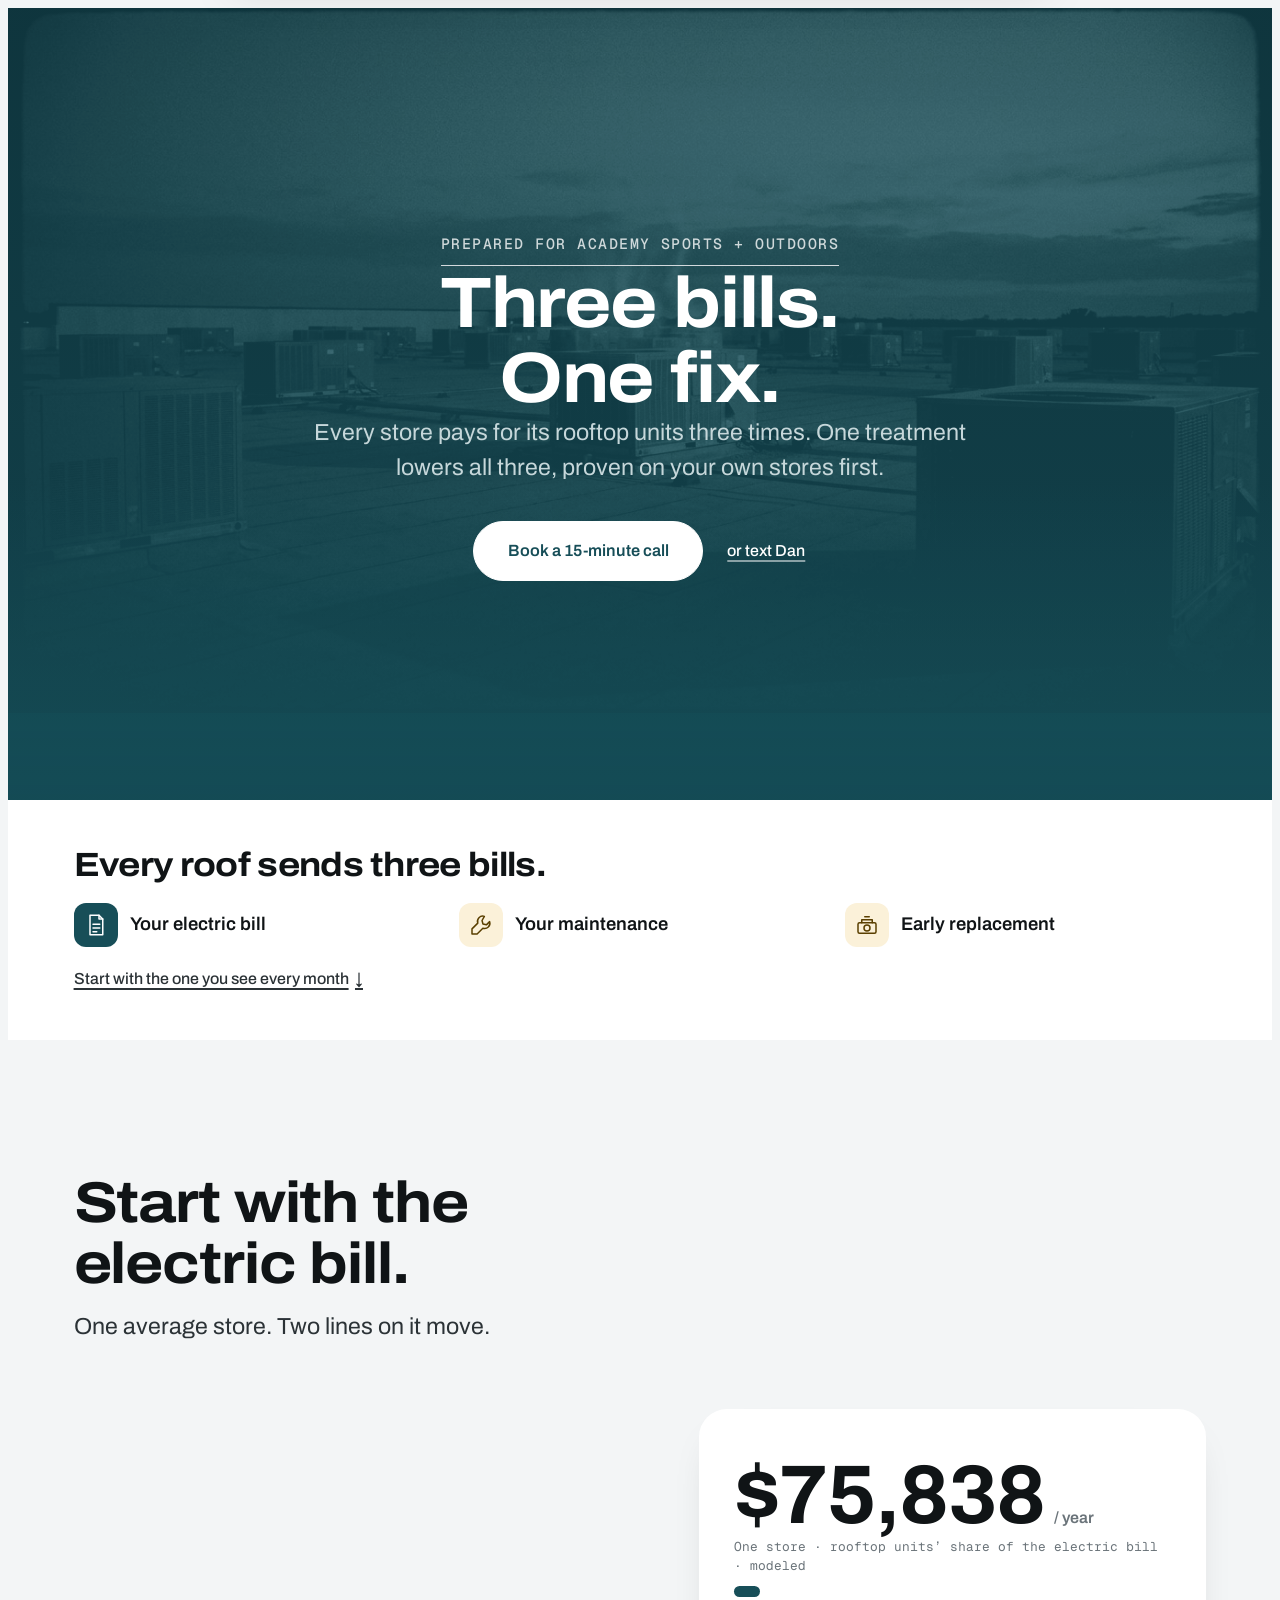
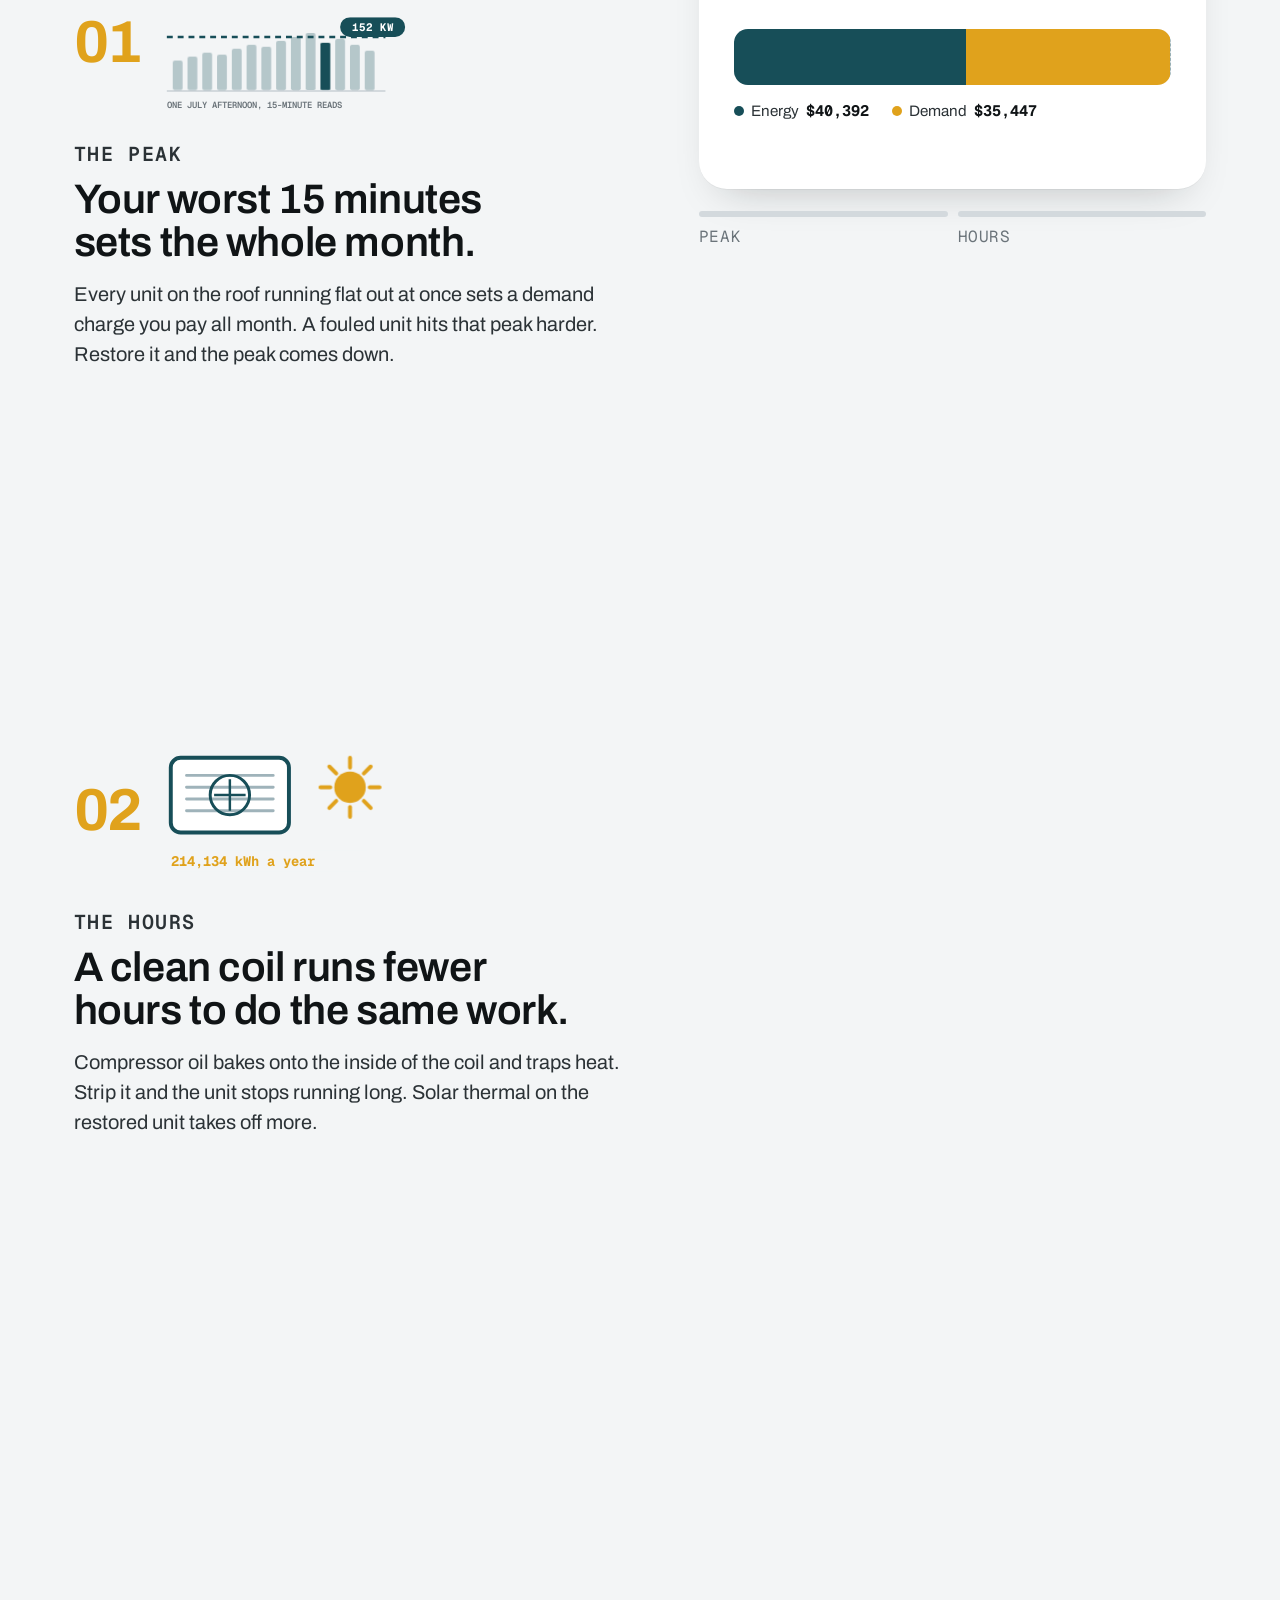
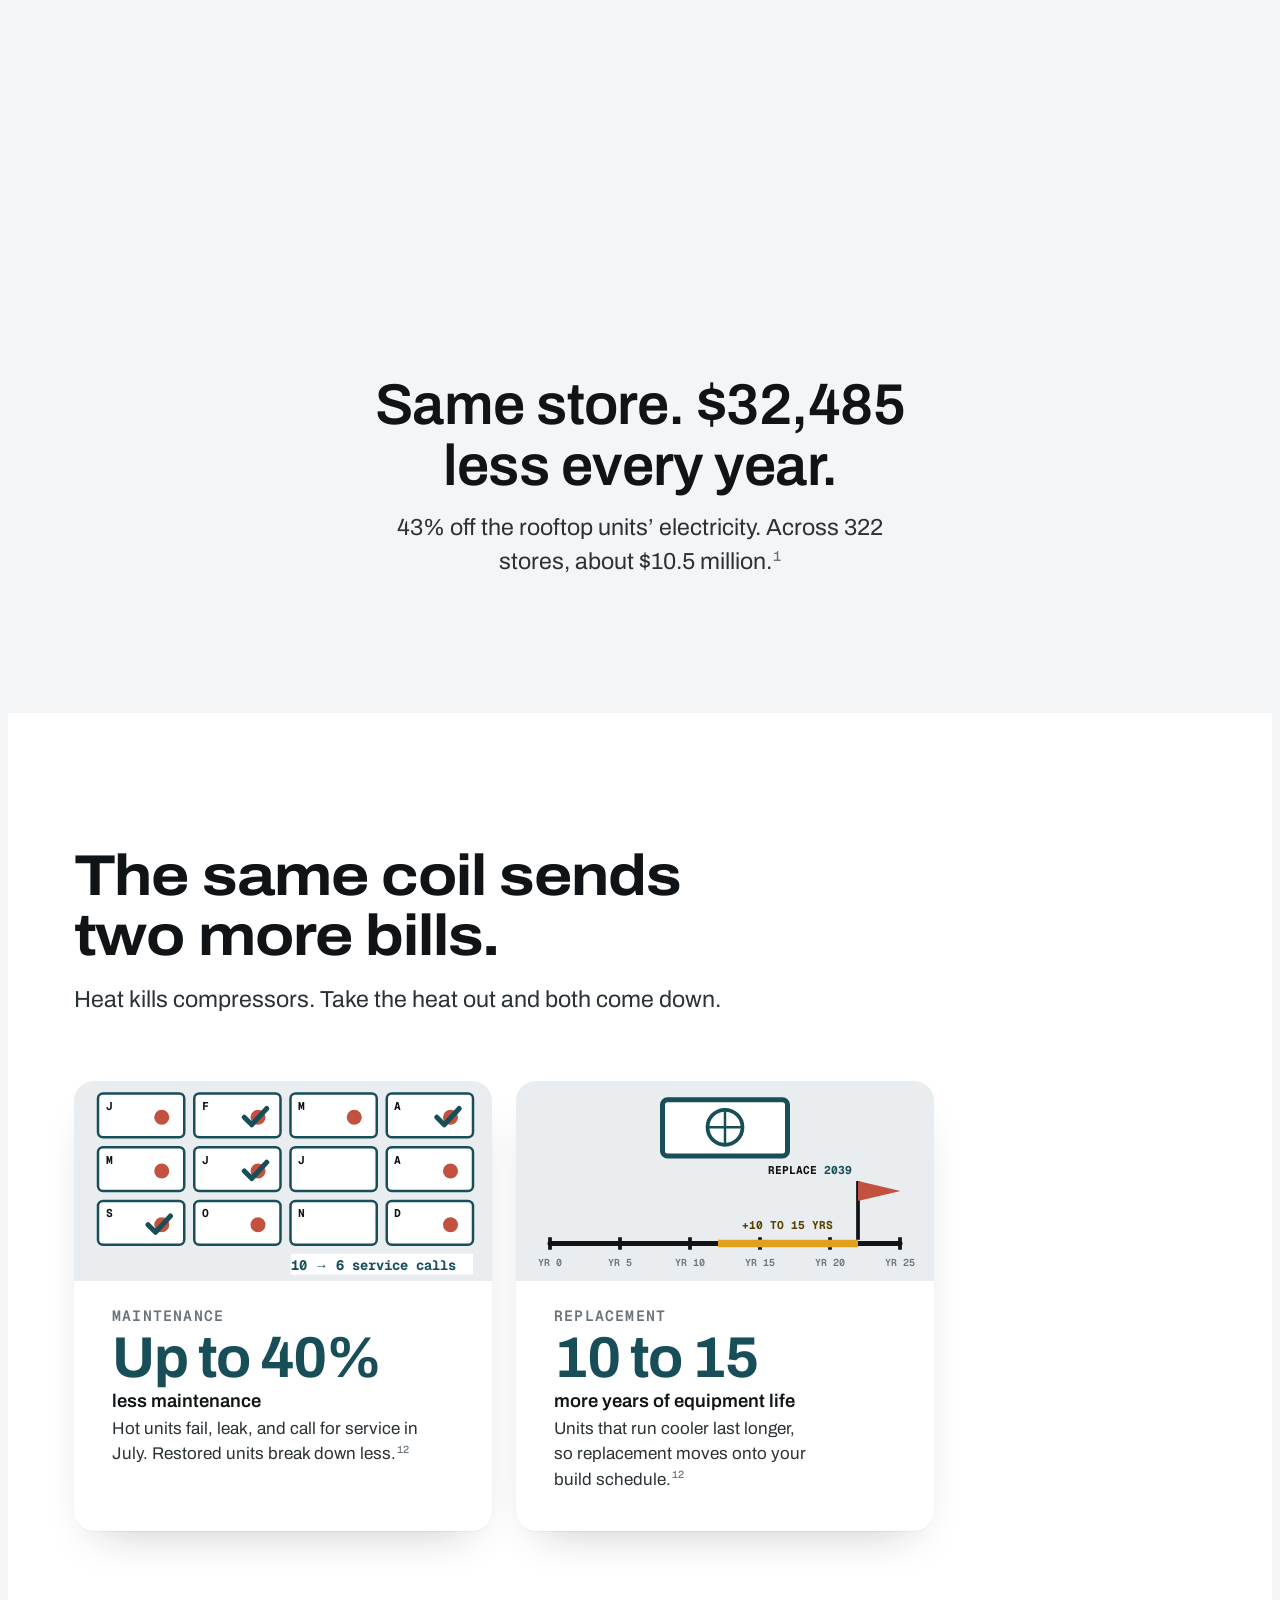
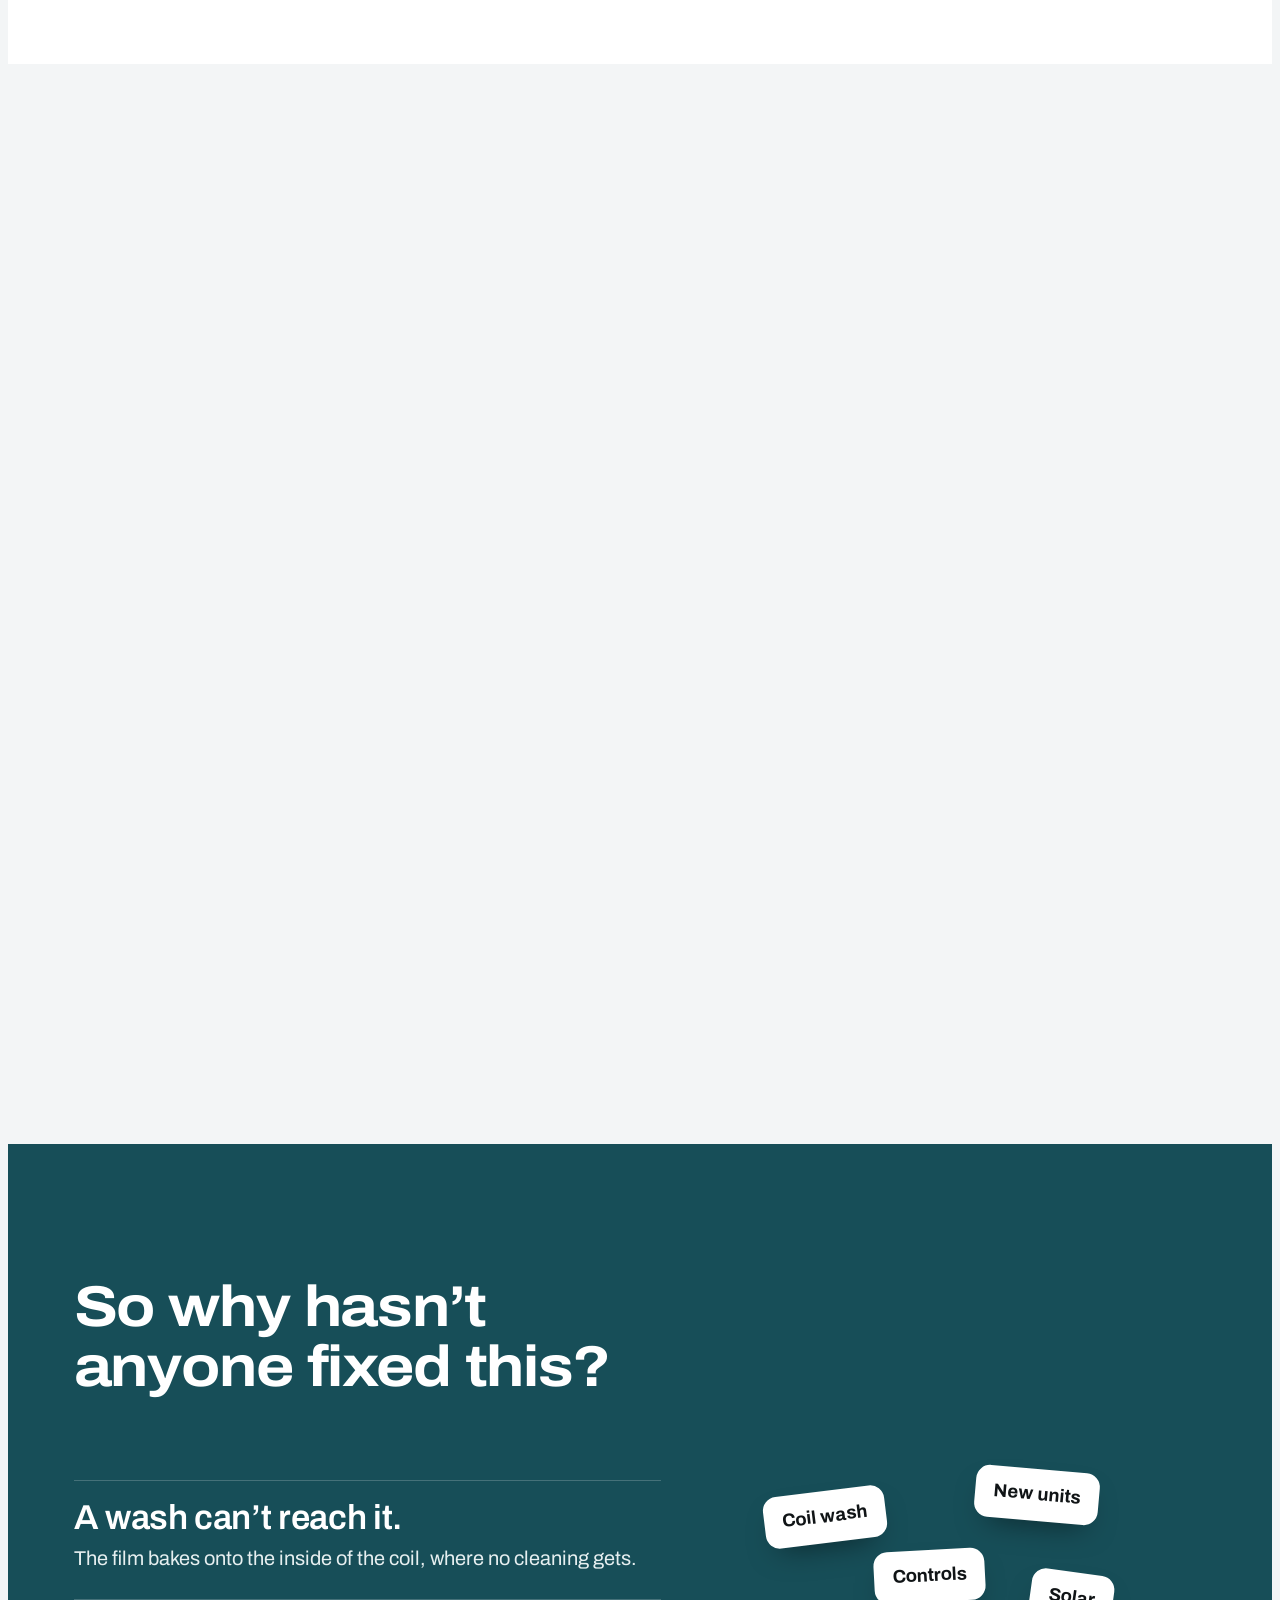
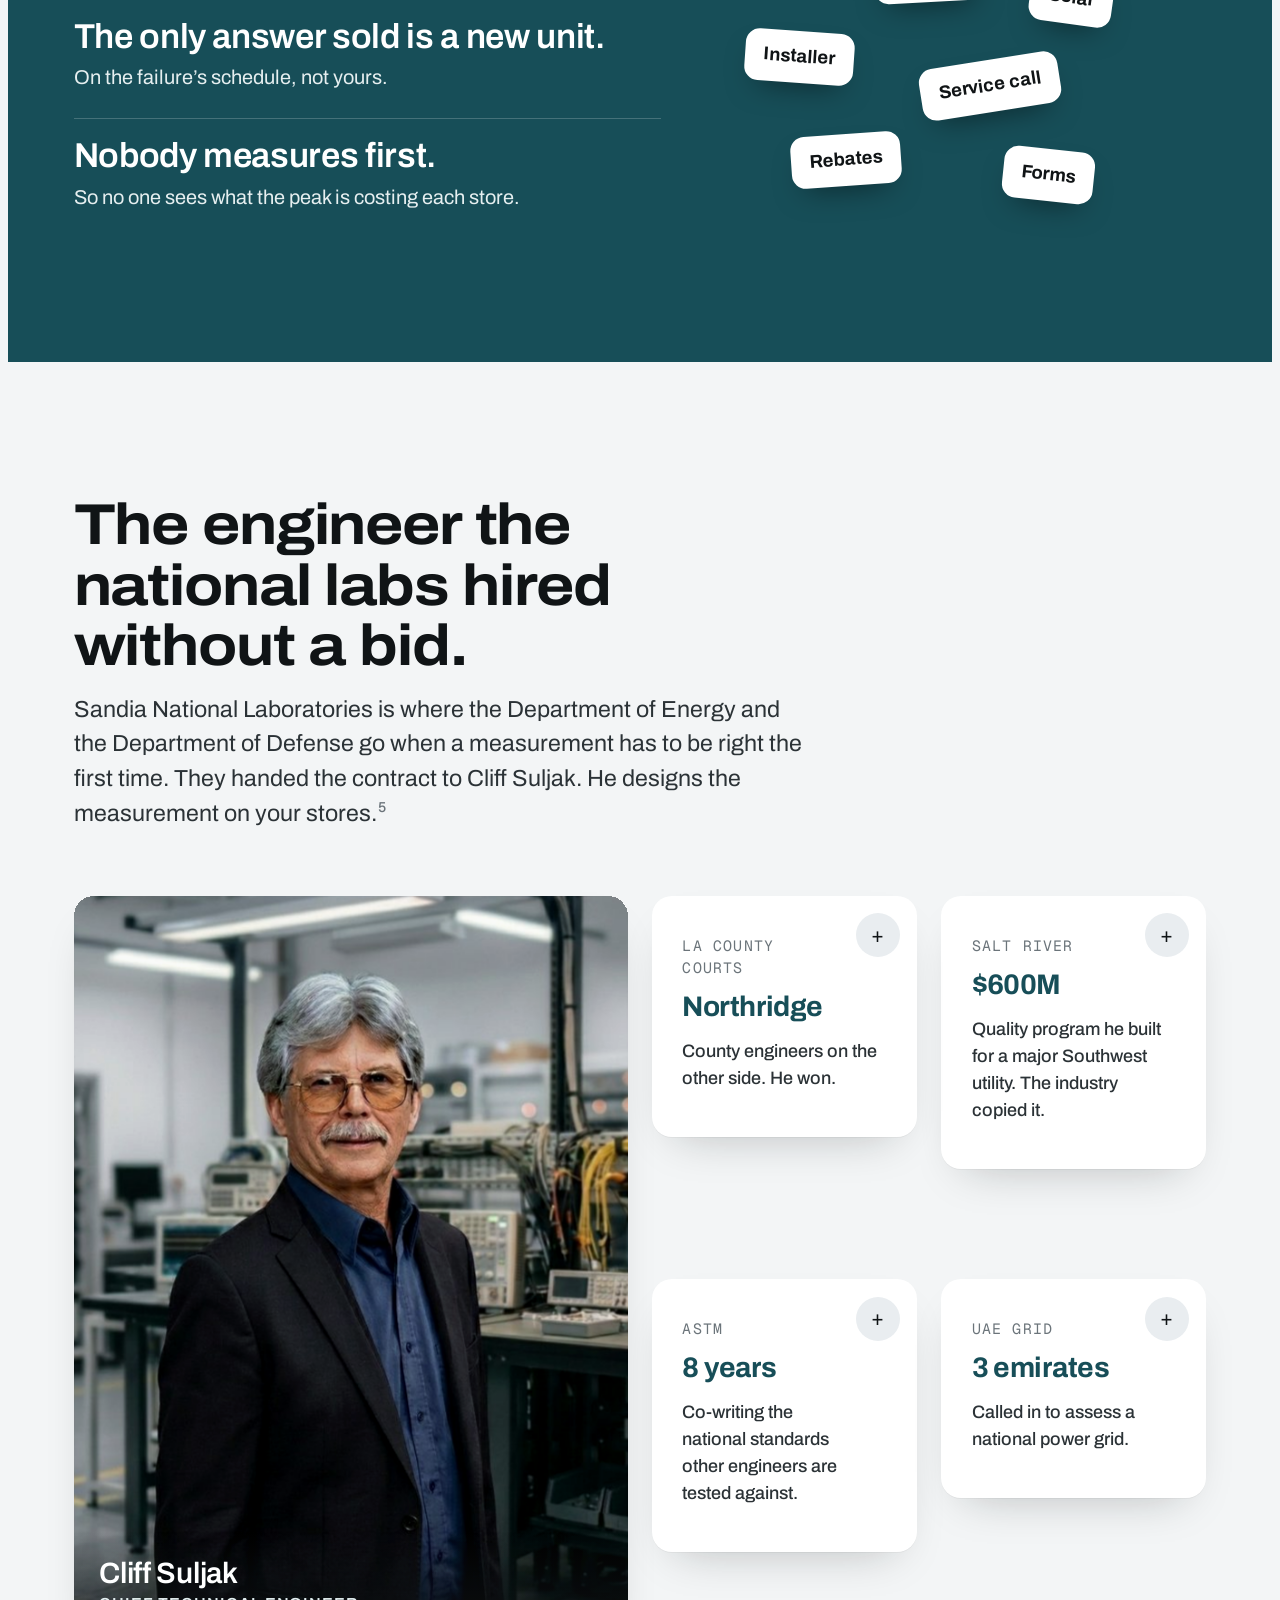
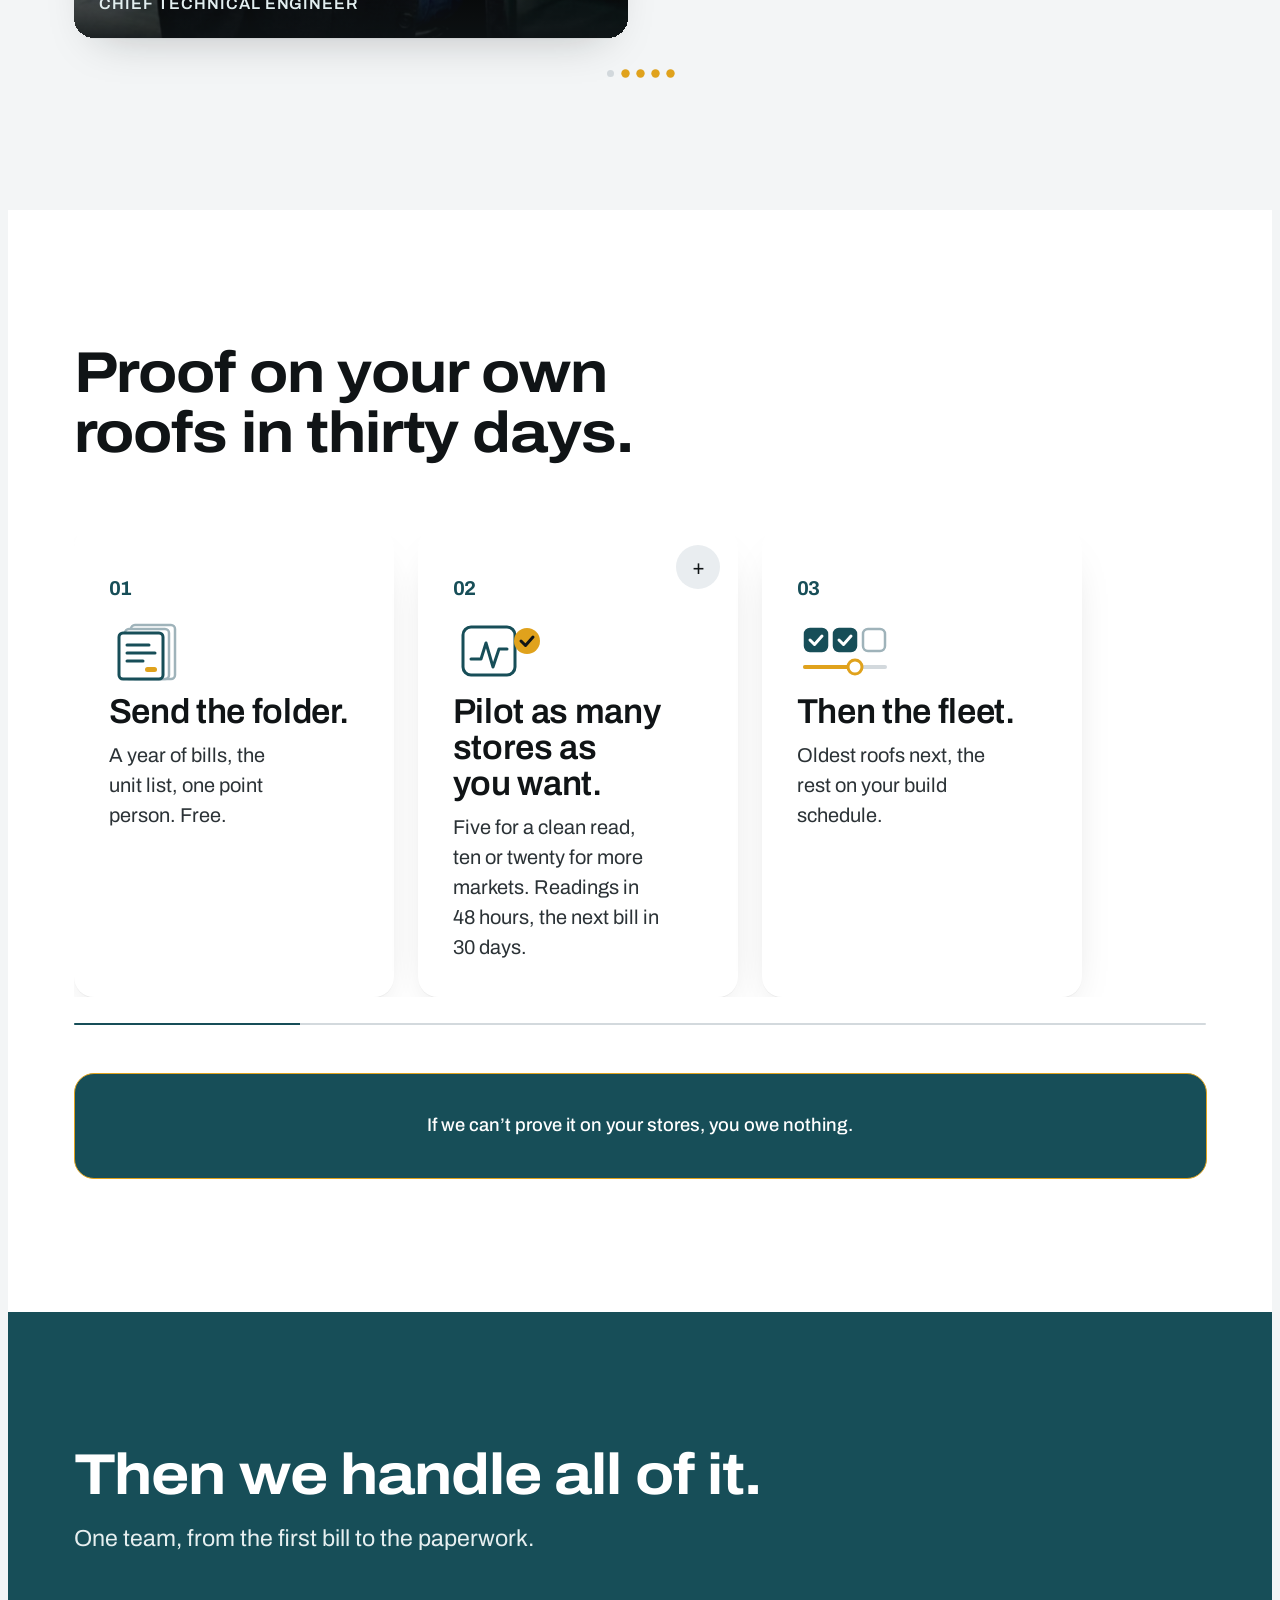
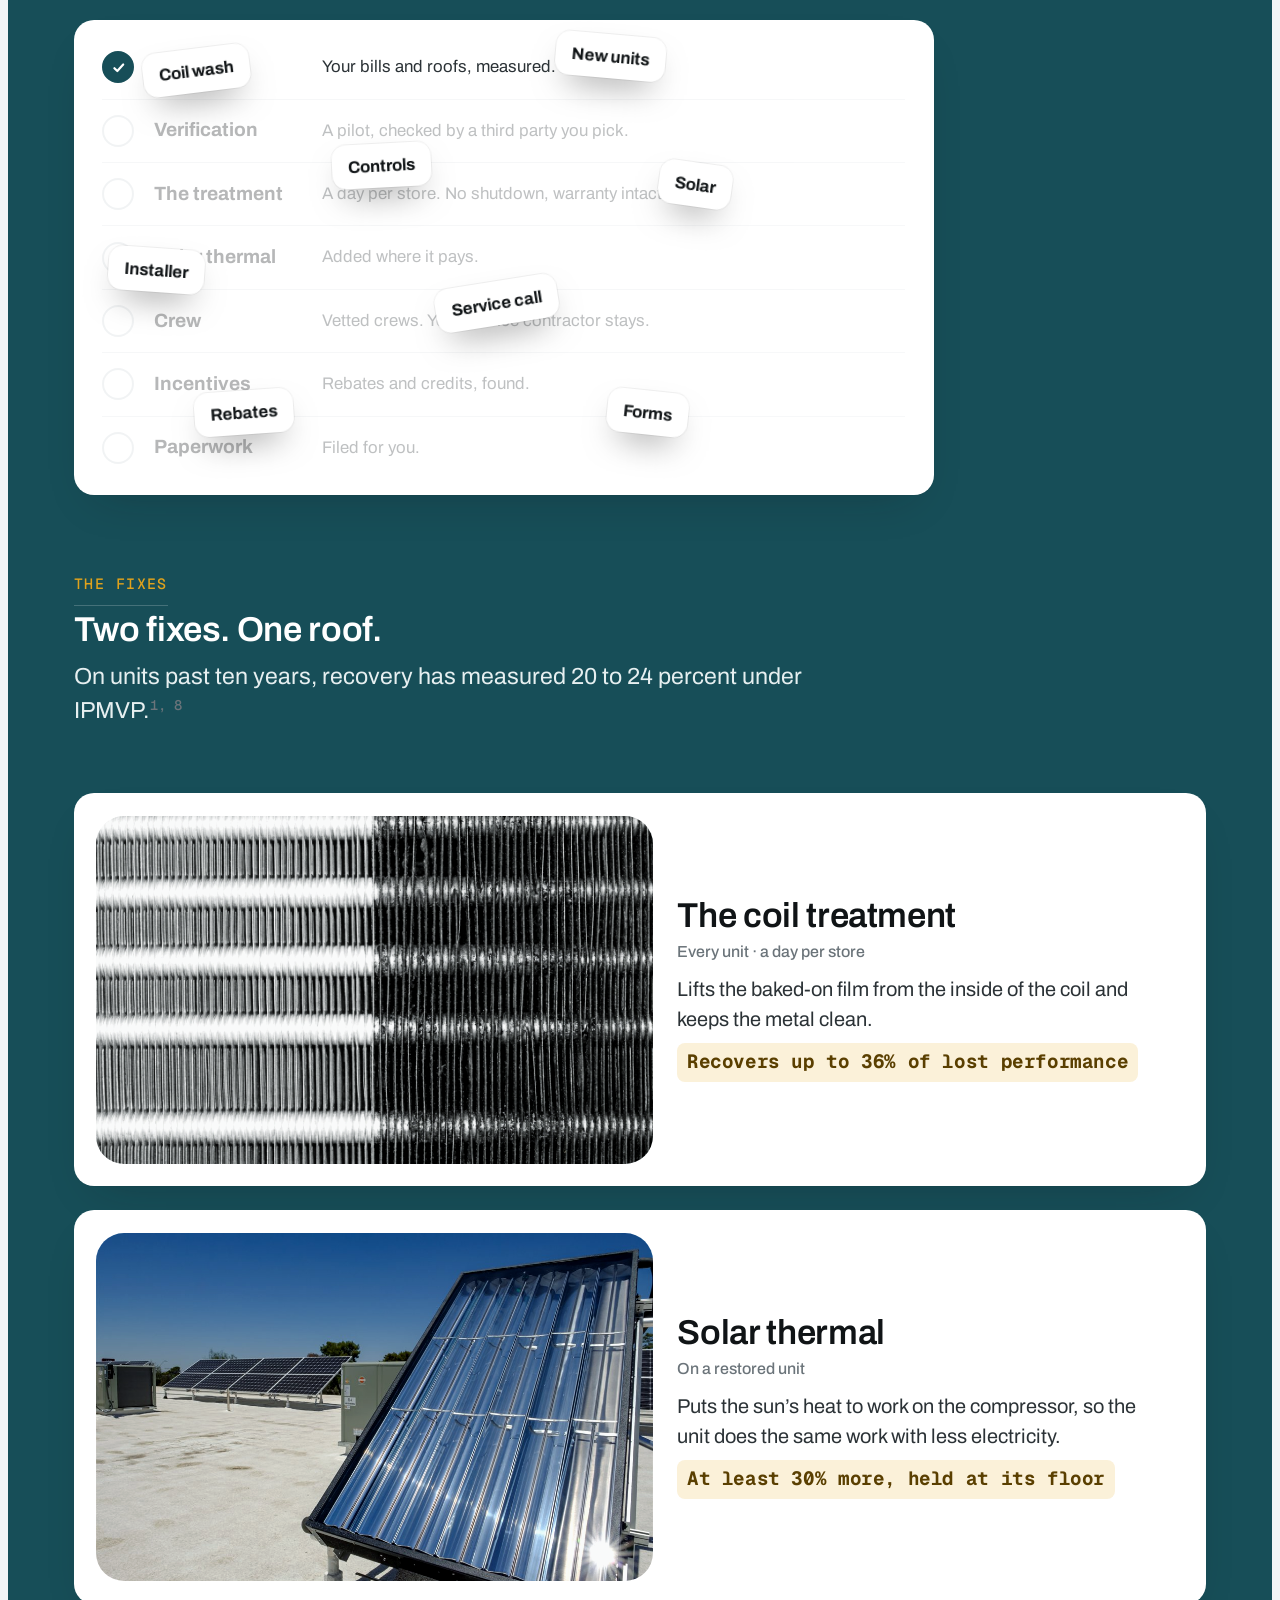
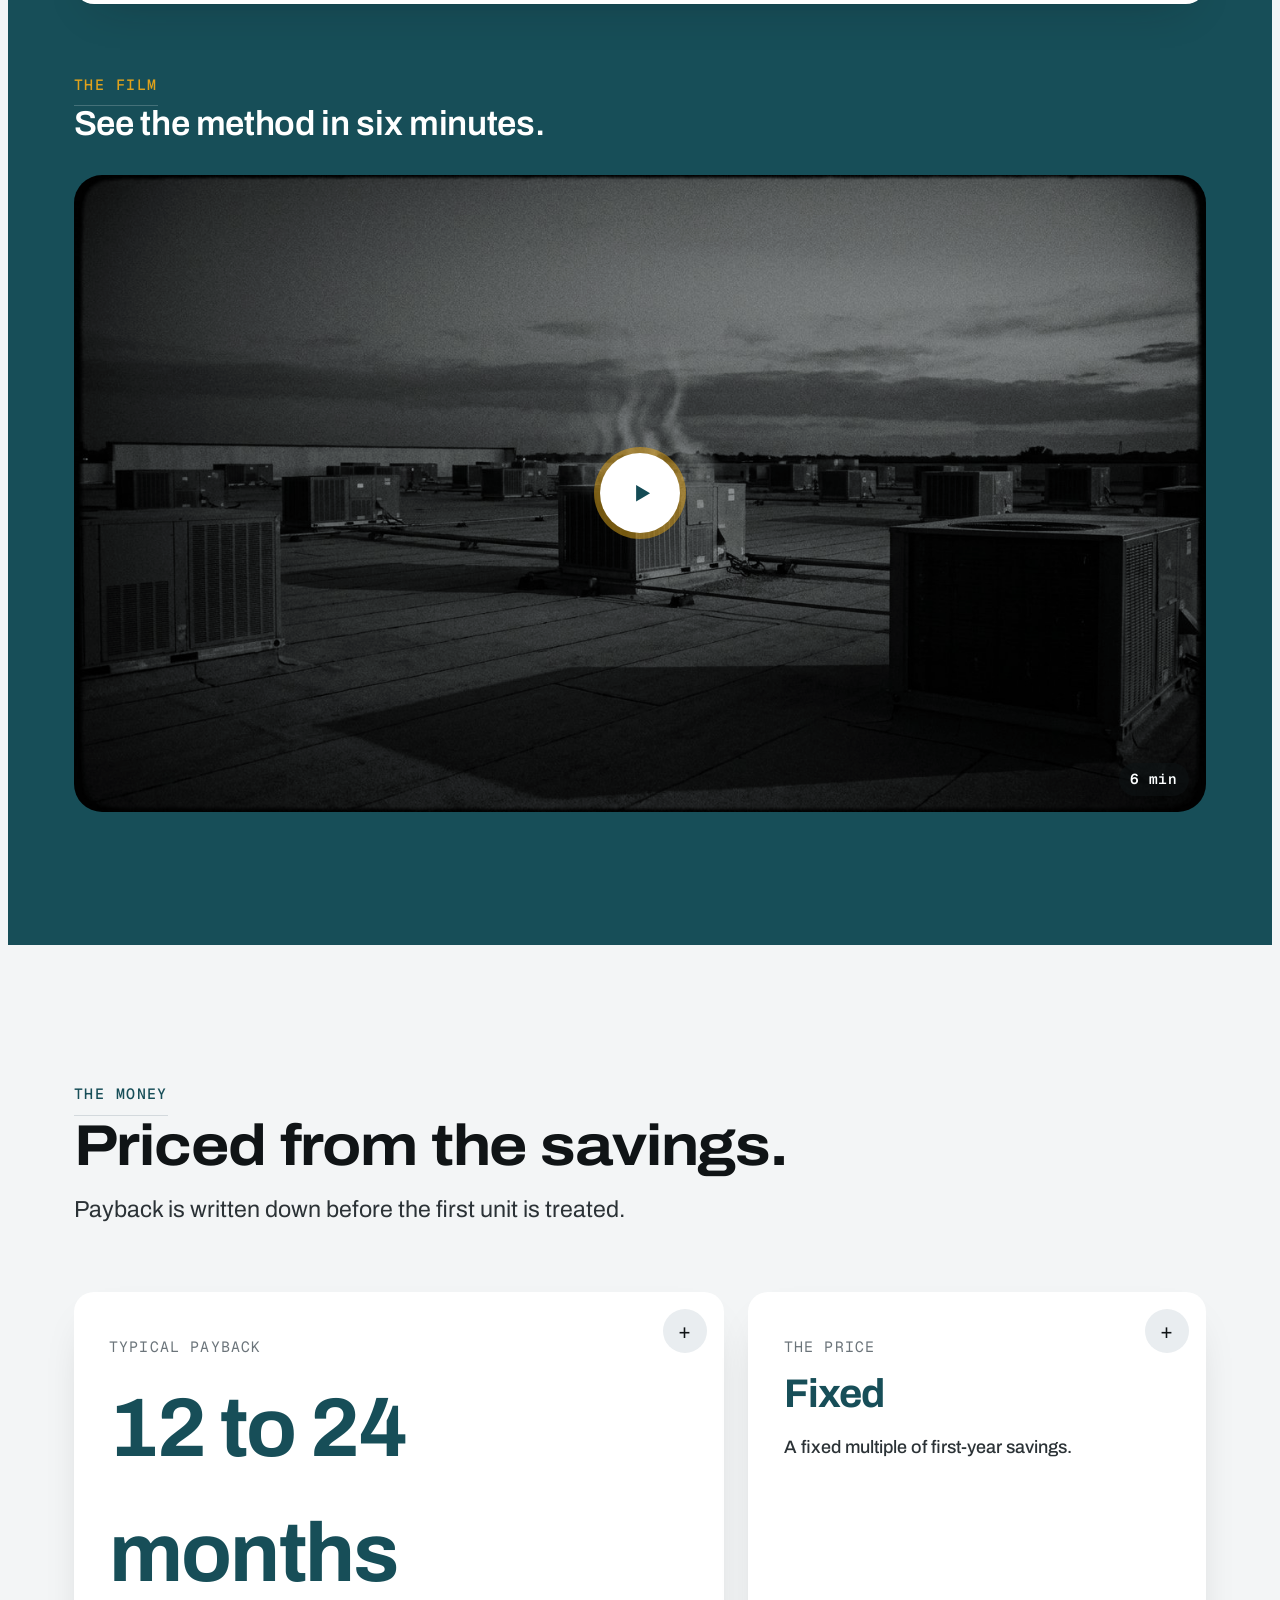
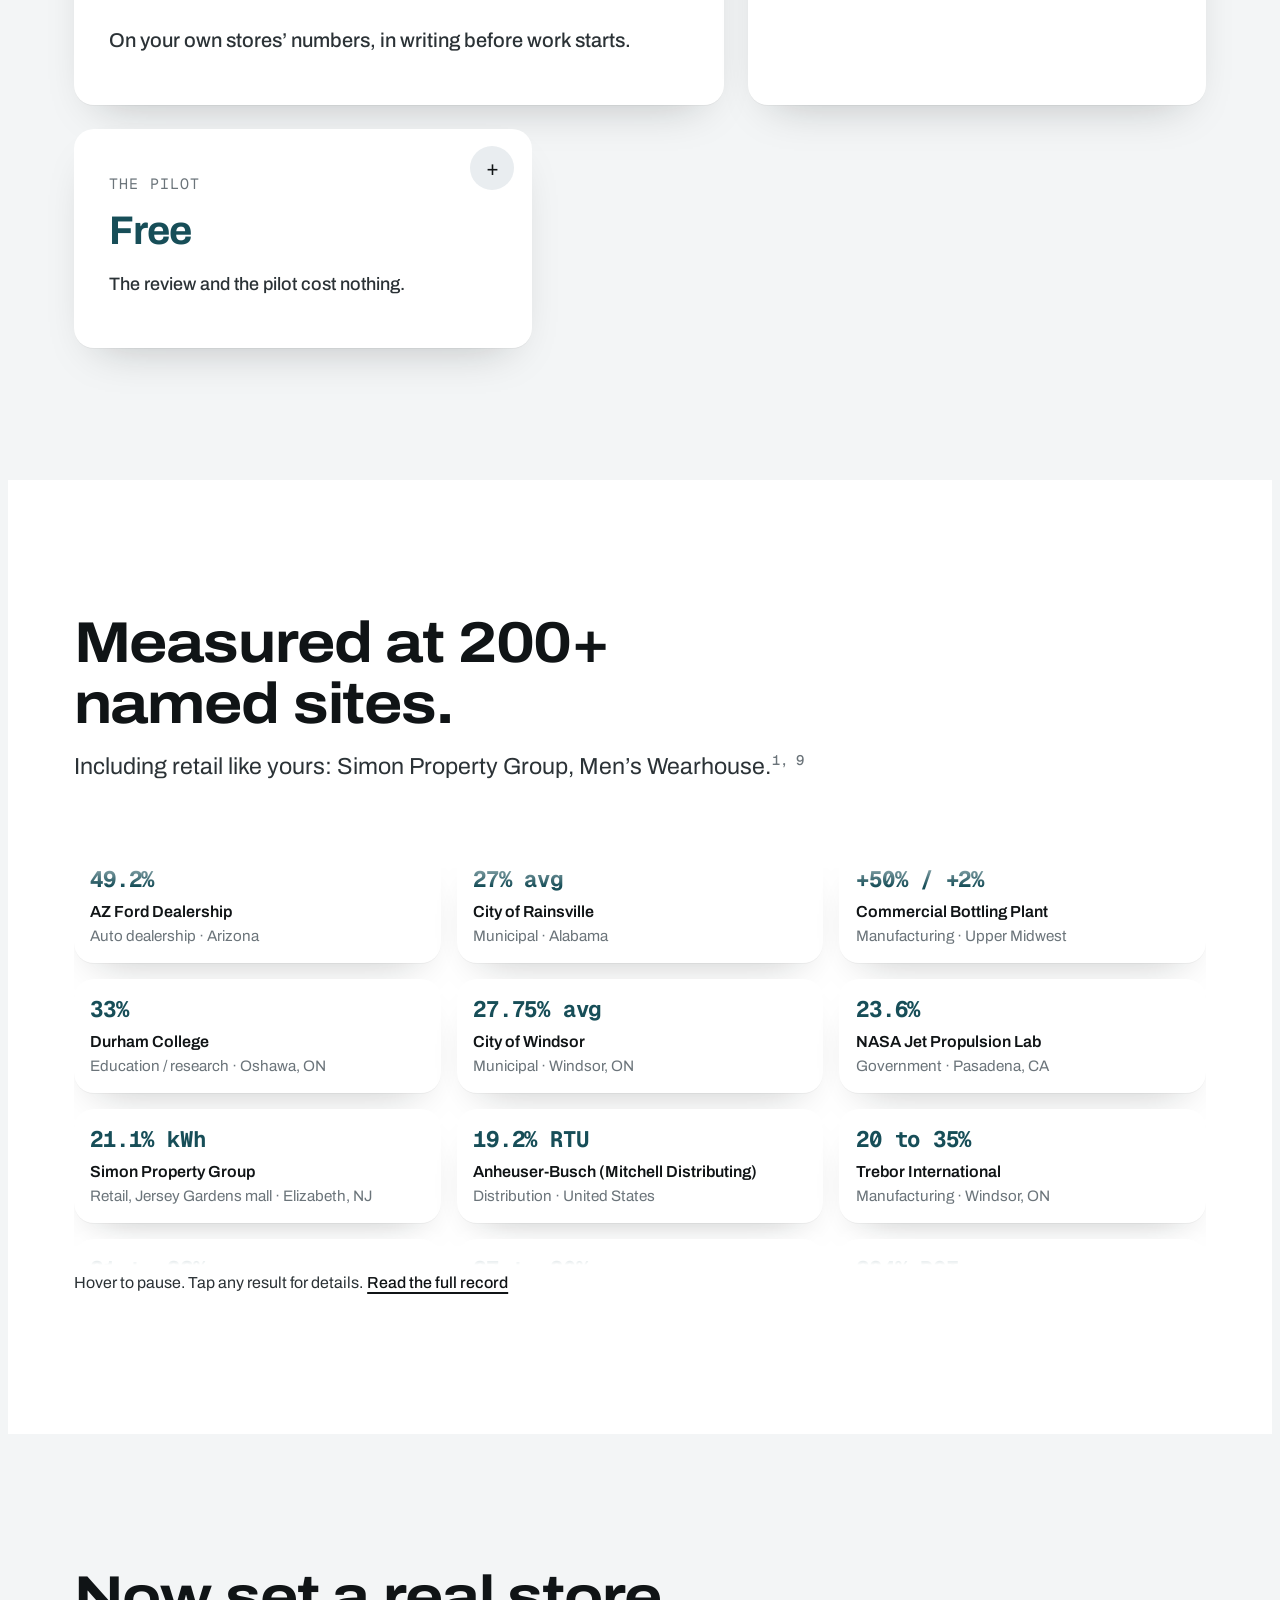
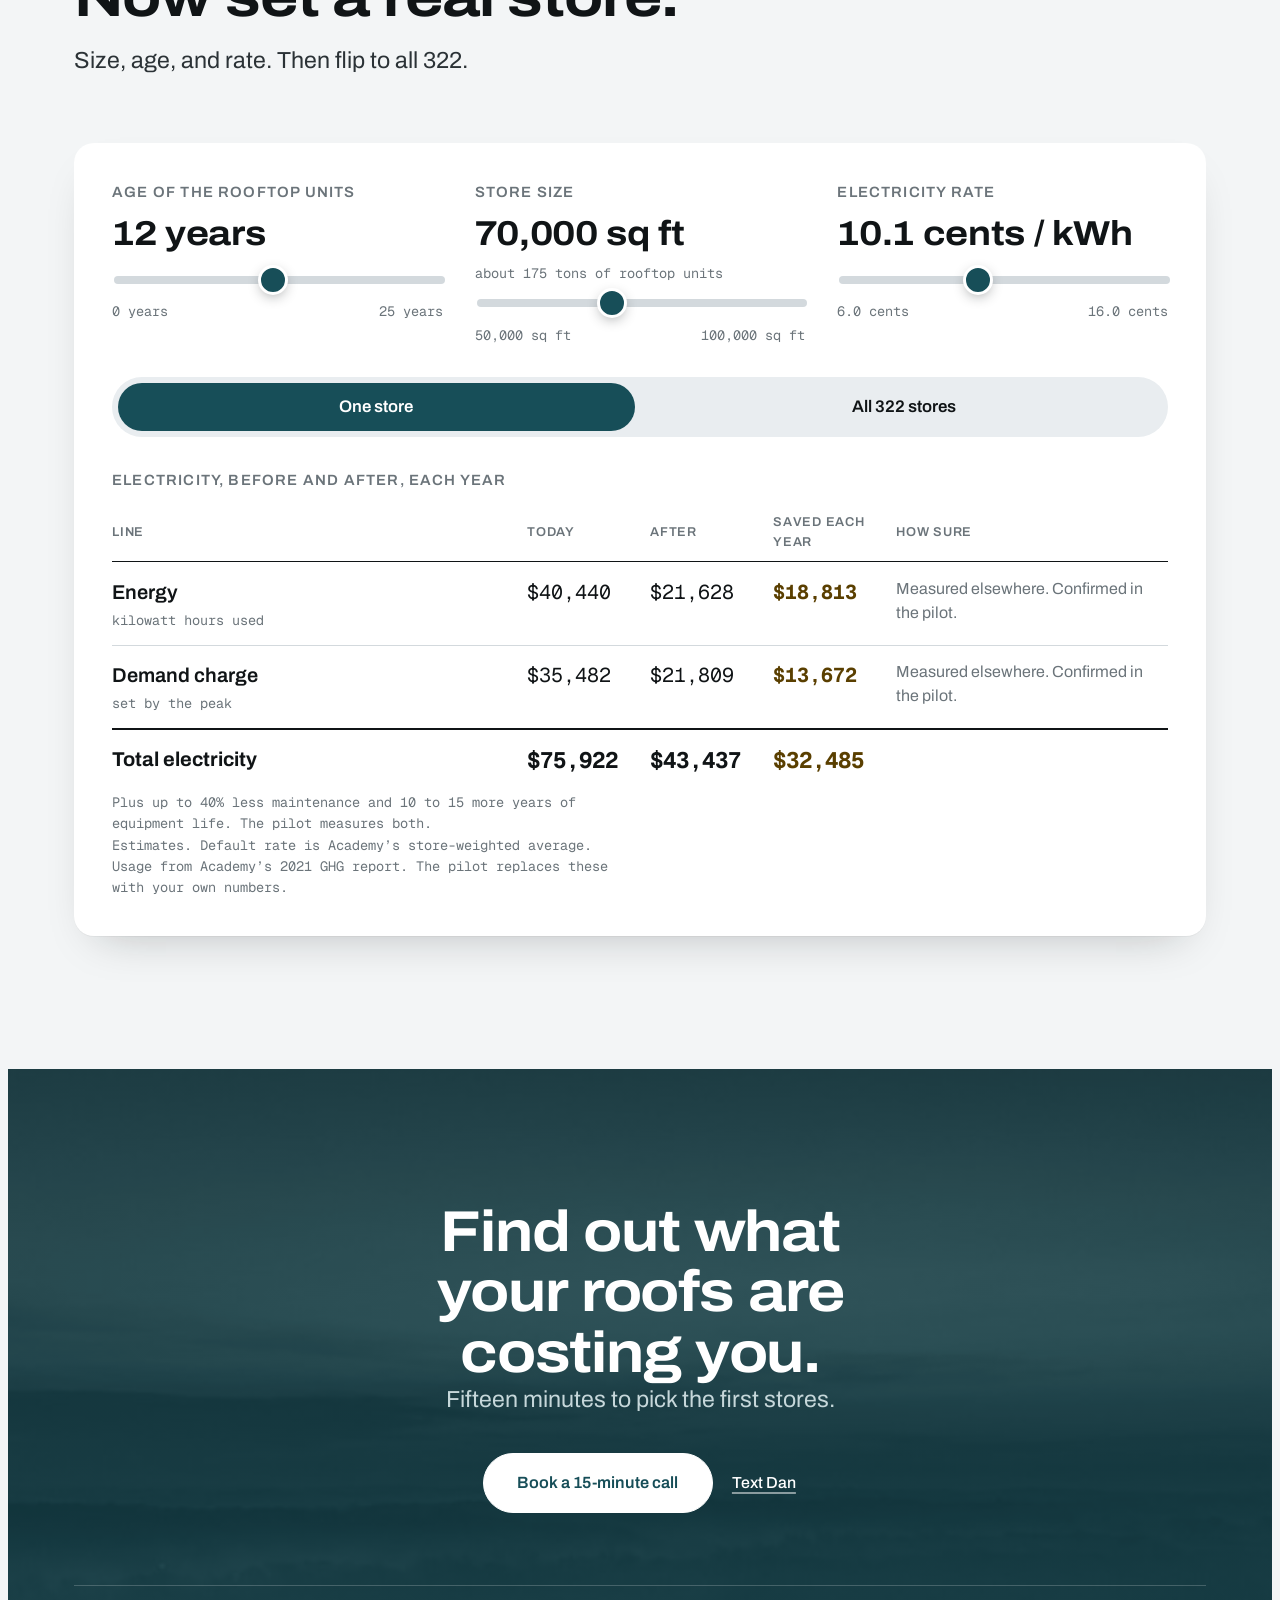
==== commit b234299b: "Preview: up to 40% maintenance, 10 to 15 years life, electricity-only calculator, fix booking clicks" ====
--- a/preview/index.html
+++ b/preview/index.html
@@ -1,5 +1,5 @@
 <!DOCTYPE html>
-<html lang="en" data-book="https://book.slashyourenergycost.com/?f=academy">
+<html lang="en" data-book-url="https://book.slashyourenergycost.com/?f=academy">
 <head>
 <meta charset="UTF-8">
 <meta name="viewport" content="width=device-width, initial-scale=1.0">
@@ -28,10 +28,6 @@
   @keyframes acSpin { from { transform: rotate(-40deg); opacity: 0.3; } to { transform: rotate(0); opacity: 1; } }
   .v2-static .v2-illust--hours .kwh-roll, .v2-reduced .v2-illust--hours .kwh-roll { transform: translateY(-20px); }
 
-  /* replacement: 15-year life pushed 3 to 5 years (flag from year 15 to year 19) */
-  .ac-life .v2-replace-flag { transform: translateX(188px); }
-  .ac-life.is-in .v2-replace-flag { transform: translateX(232.8px); }
-  .ac-life.is-in .v2-life-segment { width: 44.8px; }
 
   /* two fixes: show the wide cards on every screen size */
   .ac-fixes { display: grid !important; }
@@ -322,12 +318,12 @@
                 <g class="v2-cal-cell"><rect x="12" y="10" width="69" height="35" rx="4" fill="#fff" stroke="#174e58" stroke-width="2"/><text x="18" y="23" font-size="9" font-weight="700" fill="#101416">J</text><circle class="v2-cal-dot" cx="63" cy="29" r="6" fill="#c2513f"/></g>
                 <g class="v2-cal-cell" style="--d:140ms"><rect x="89" y="10" width="69" height="35" rx="4" fill="#fff" stroke="#174e58" stroke-width="2"/><text x="95" y="23" font-size="9" font-weight="700" fill="#101416">F</text><circle class="v2-cal-dot v2-cal-dot--flip" cx="140" cy="29" r="6" fill="#c2513f"/><path class="v2-cal-check" d="M129 29l6 6 12-13" fill="none" stroke="#174e58" stroke-width="4" stroke-linecap="round" stroke-linejoin="round"/></g>
                 <g class="v2-cal-cell"><rect x="166" y="10" width="69" height="35" rx="4" fill="#fff" stroke="#174e58" stroke-width="2"/><text x="172" y="23" font-size="9" font-weight="700" fill="#101416">M</text><circle class="v2-cal-dot" cx="217" cy="29" r="6" fill="#c2513f"/></g>
-                <g class="v2-cal-cell"><rect x="243" y="10" width="69" height="35" rx="4" fill="#fff" stroke="#174e58" stroke-width="2"/><text x="249" y="23" font-size="9" font-weight="700" fill="#101416">A</text><circle class="v2-cal-dot" cx="294" cy="29" r="6" fill="#c2513f"/></g>
+                <g class="v2-cal-cell" style="--d:280ms"><rect x="243" y="10" width="69" height="35" rx="4" fill="#fff" stroke="#174e58" stroke-width="2"/><text x="249" y="23" font-size="9" font-weight="700" fill="#101416">A</text><circle class="v2-cal-dot v2-cal-dot--flip" cx="294" cy="29" r="6" fill="#c2513f"/><path class="v2-cal-check" d="M283 29l6 6 12-13" fill="none" stroke="#174e58" stroke-width="4" stroke-linecap="round" stroke-linejoin="round"/></g>
                 <g class="v2-cal-cell"><rect x="12" y="53" width="69" height="35" rx="4" fill="#fff" stroke="#174e58" stroke-width="2"/><text x="18" y="66" font-size="9" font-weight="700" fill="#101416">M</text><circle class="v2-cal-dot" cx="63" cy="72" r="6" fill="#c2513f"/></g>
-                <g class="v2-cal-cell"><rect x="89" y="53" width="69" height="35" rx="4" fill="#fff" stroke="#174e58" stroke-width="2"/><text x="95" y="66" font-size="9" font-weight="700" fill="#101416">J</text><circle class="v2-cal-dot" cx="140" cy="72" r="6" fill="#c2513f"/></g>
+                <g class="v2-cal-cell" style="--d:420ms"><rect x="89" y="53" width="69" height="35" rx="4" fill="#fff" stroke="#174e58" stroke-width="2"/><text x="95" y="66" font-size="9" font-weight="700" fill="#101416">J</text><circle class="v2-cal-dot v2-cal-dot--flip" cx="140" cy="72" r="6" fill="#c2513f"/><path class="v2-cal-check" d="M129 72l6 6 12-13" fill="none" stroke="#174e58" stroke-width="4" stroke-linecap="round" stroke-linejoin="round"/></g>
                 <g class="v2-cal-cell"><rect x="166" y="53" width="69" height="35" rx="4" fill="#fff" stroke="#174e58" stroke-width="2"/><text x="172" y="66" font-size="9" font-weight="700" fill="#101416">J</text></g>
                 <g class="v2-cal-cell"><rect x="243" y="53" width="69" height="35" rx="4" fill="#fff" stroke="#174e58" stroke-width="2"/><text x="249" y="66" font-size="9" font-weight="700" fill="#101416">A</text><circle class="v2-cal-dot" cx="294" cy="72" r="6" fill="#c2513f"/></g>
-                <g class="v2-cal-cell" style="--d:420ms"><rect x="12" y="96" width="69" height="35" rx="4" fill="#fff" stroke="#174e58" stroke-width="2"/><text x="18" y="109" font-size="9" font-weight="700" fill="#101416">S</text><circle class="v2-cal-dot v2-cal-dot--flip" cx="63" cy="115" r="6" fill="#c2513f"/><path class="v2-cal-check" d="M52 115l6 6 12-13" fill="none" stroke="#174e58" stroke-width="4" stroke-linecap="round" stroke-linejoin="round"/></g>
+                <g class="v2-cal-cell" style="--d:560ms"><rect x="12" y="96" width="69" height="35" rx="4" fill="#fff" stroke="#174e58" stroke-width="2"/><text x="18" y="109" font-size="9" font-weight="700" fill="#101416">S</text><circle class="v2-cal-dot v2-cal-dot--flip" cx="63" cy="115" r="6" fill="#c2513f"/><path class="v2-cal-check" d="M52 115l6 6 12-13" fill="none" stroke="#174e58" stroke-width="4" stroke-linecap="round" stroke-linejoin="round"/></g>
                 <g class="v2-cal-cell"><rect x="89" y="96" width="69" height="35" rx="4" fill="#fff" stroke="#174e58" stroke-width="2"/><text x="95" y="109" font-size="9" font-weight="700" fill="#101416">O</text><circle class="v2-cal-dot" cx="140" cy="115" r="6" fill="#c2513f"/></g>
                 <g class="v2-cal-cell"><rect x="166" y="96" width="69" height="35" rx="4" fill="#fff" stroke="#174e58" stroke-width="2"/><text x="172" y="109" font-size="9" font-weight="700" fill="#101416">N</text></g>
                 <g class="v2-cal-cell"><rect x="243" y="96" width="69" height="35" rx="4" fill="#fff" stroke="#174e58" stroke-width="2"/><text x="249" y="109" font-size="9" font-weight="700" fill="#101416">D</text><circle class="v2-cal-dot" cx="294" cy="115" r="6" fill="#c2513f"/></g>
@@ -335,21 +331,21 @@
               <g clip-path="url(#calRollClip)">
                 <rect x="166" y="138" width="146" height="17" fill="#fff"/>
                 <g class="v2-cal-roll">
-                  <text x="166" y="151" font-family="Geist Mono" font-size="11" font-weight="700" fill="#101416">10 &rarr; 8 service calls</text>
-                  <text x="166" y="168" font-family="Geist Mono" font-size="11" font-weight="700" fill="#174e58">10 &rarr; 8 service calls</text>
+                  <text x="166" y="151" font-family="Geist Mono" font-size="11" font-weight="700" fill="#101416">10 &rarr; 6 service calls</text>
+                  <text x="166" y="168" font-family="Geist Mono" font-size="11" font-weight="700" fill="#174e58">10 &rarr; 6 service calls</text>
                 </g>
               </g>
             </svg>
           </div>
           <p class="v2-costcard__label">Maintenance</p>
-          <p class="v2-costcard__stat">15 to <span class="v2-cost-num" data-count-from="15" data-count-to="25" data-suffix="%">15%</span></p>
-          <p class="v2-costcard__unit">fewer failures expected</p>
-          <p class="v2-costcard__line">Hot units fail, leak, and call for service in July. The pilot&rsquo;s service log confirms it.<sup class="v2-fn"><a href="#v2-notes">12</a></sup></p>
+          <p class="v2-costcard__stat">Up to <span class="v2-cost-num" data-count-to="40" data-suffix="%">40%</span></p>
+          <p class="v2-costcard__unit">less maintenance</p>
+          <p class="v2-costcard__line">Hot units fail, leak, and call for service in July. Restored units break down less.<sup class="v2-fn"><a href="#v2-notes">12</a></sup></p>
         </article>
 
         <article class="v2-costcard" data-cost="replacement">
           <div class="v2-costcard__visual" aria-hidden="true">
-            <svg class="v2-viz v2-viz--replacement ac-life" data-viz="replacement" data-x0="188" data-x1="232.8" data-y0="2029" data-y1="2033" viewBox="0 0 320 160" role="img" aria-hidden="true">
+            <svg class="v2-viz v2-viz--replacement" data-viz="replacement" data-y0="2029" data-y1="2039" viewBox="0 0 320 160" role="img" aria-hidden="true">
               <rect x="110" y="15" width="100" height="45" rx="4" fill="#fff" stroke="#174e58" stroke-width="4"/>
               <circle cx="160" cy="37" r="14" fill="none" stroke="#174e58" stroke-width="3"/>
               <path d="M160 23v28M146 37h28" stroke="#174e58" stroke-width="2"/>
@@ -362,19 +358,19 @@
                 <line x1="244" y1="125" x2="244" y2="135" stroke="#101416" stroke-width="3"/><text x="244" y="148" text-anchor="middle">YR 20</text>
                 <line x1="300" y1="125" x2="300" y2="135" stroke="#101416" stroke-width="3"/><text x="300" y="148" text-anchor="middle">YR 25</text>
               </g>
-              <rect class="v2-life-segment" x="188" y="127" width="0" height="6" fill="#e0a21c"/>
-              <text class="v2-life-segment-label" x="210" y="118" text-anchor="middle" font-family="Geist Mono" font-size="9" font-weight="700" fill="#5a3f00">+3 TO 5 YRS</text>
+              <rect class="v2-life-segment" x="154.4" y="127" width="0" height="6" fill="#e0a21c"/>
+              <text class="v2-life-segment-label" x="210" y="118" text-anchor="middle" font-family="Geist Mono" font-size="9" font-weight="700" fill="#5a3f00">+10 TO 15 YRS</text>
               <g class="v2-replace-flag">
                 <line x1="0" y1="80" x2="0" y2="127" stroke="#101416" stroke-width="3"/>
                 <path d="M0 80 L34 88 L0 96 Z" fill="#c2513f"/>
-                <text x="-5" y="74" text-anchor="end" font-family="Geist Mono" font-size="9" font-weight="700" fill="#101416">REPLACE <tspan class="v7-year" fill="#c2513f">2033</tspan></text>
+                <text x="-5" y="74" text-anchor="end" font-family="Geist Mono" font-size="9" font-weight="700" fill="#101416">REPLACE <tspan class="v7-year" fill="#c2513f">2039</tspan></text>
               </g>
             </svg>
           </div>
           <p class="v2-costcard__label">Replacement</p>
-          <p class="v2-costcard__stat">3 to <span class="v2-cost-num" data-count-from="3" data-count-to="5">3</span></p>
-          <p class="v2-costcard__unit">more years of unit life</p>
-          <p class="v2-costcard__line">$240,000 a roof, about $77 million across 322 stores, moved onto your build schedule.<sup class="v2-fn"><a href="#v2-notes">12</a></sup></p>
+          <p class="v2-costcard__stat">10 to <span class="v2-cost-num" data-count-from="10" data-count-to="15">10</span></p>
+          <p class="v2-costcard__unit">more years of equipment life</p>
+          <p class="v2-costcard__line">Units that run cooler last longer, so replacement moves onto your build schedule.<sup class="v2-fn"><a href="#v2-notes">12</a></sup></p>
         </article>
 
       </div>
@@ -390,7 +386,7 @@
       <div class="v5-why__grid">
         <ol class="v5-why__list">
           <li class="v2-reveal"><h3>A wash can&rsquo;t reach it.</h3><p>The film bakes onto the inside of the coil, where no cleaning gets.</p></li>
-          <li class="v2-reveal"><h3>The only answer sold is a new unit.</h3><p>At $240,000 a roof, on the failure&rsquo;s schedule, not yours.</p></li>
+          <li class="v2-reveal"><h3>The only answer sold is a new unit.</h3><p>On the failure&rsquo;s schedule, not yours.</p></li>
           <li class="v2-reveal"><h3>Nobody measures first.</h3><p>So no one sees what the peak is costing each store.</p></li>
         </ol>
         <div class="v5-vendors v2-reveal" aria-hidden="true">
@@ -663,42 +659,35 @@
           </div>
         </div>
         <table class="ledger-table">
-          <caption>Before and after, each year</caption>
+          <caption>Electricity, before and after, each year</caption>
           <thead>
-            <tr><th scope="col">Bill</th><th scope="col">Today</th><th scope="col">After</th><th scope="col">Saved each year</th><th scope="col">How sure</th></tr>
+            <tr><th scope="col">Line</th><th scope="col">Today</th><th scope="col">After</th><th scope="col">Saved each year</th><th scope="col">How sure</th></tr>
           </thead>
           <tbody>
             <tr>
-              <td class="bill" data-label="Bill">Electricity<span class="bill-sub">treatment + solar thermal</span></td>
+              <td class="bill" data-label="Line">Energy<span class="bill-sub">kilowatt hours used</span></td>
+              <td class="num" data-label="Today"><span id="kwhToday">$40,440</span></td>
+              <td class="num" data-label="After"><span id="kwhAfter">$21,628</span></td>
+              <td class="num money" data-label="Saved each year"><span id="kwhRec">$18,812</span></td>
+              <td class="conf" data-label="How sure">Measured elsewhere. Confirmed in the pilot.</td>
+            </tr>
+            <tr>
+              <td class="bill" data-label="Line">Demand charge<span class="bill-sub">set by the peak</span></td>
+              <td class="num" data-label="Today"><span id="demandToday">$35,482</span></td>
+              <td class="num" data-label="After"><span id="demandAfter">$21,809</span></td>
+              <td class="num money" data-label="Saved each year"><span id="demandRec">$13,672</span></td>
+              <td class="conf" data-label="How sure">Measured elsewhere. Confirmed in the pilot.</td>
+            </tr>
+            <tr class="total">
+              <td class="bill" data-label="Line">Total electricity</td>
               <td class="num" data-label="Today"><span id="energyToday">$75,922</span></td>
               <td class="num" data-label="After"><span id="energyAfter">$43,437</span></td>
               <td class="num money" data-label="Saved each year"><span id="energyRec">$32,485</span></td>
-              <td class="conf" data-label="How sure">Measured elsewhere. Confirmed in the pilot.</td>
-            </tr>
-            <tr>
-              <td class="bill" data-label="Bill">Maintenance<span class="bill-sub">service, repairs, failures</span></td>
-              <td class="num" data-label="Today"><span id="maintToday">$27,500</span></td>
-              <td class="num" data-label="After"><span id="maintAfter">$22,136</span></td>
-              <td class="num money" data-label="Saved each year"><span id="maintRec">$5,364</span></td>
-              <td class="conf" data-label="How sure">An <em>estimate</em>. The service log decides.</td>
-            </tr>
-            <tr>
-              <td class="bill" data-label="Bill">Replacement<span class="bill-sub">twelve units, fifteen years</span></td>
-              <td class="num" data-label="Today"><span id="lifeToday">$16,000</span></td>
-              <td class="num" data-label="After"><span id="lifeAfter">$12,698</span></td>
-              <td class="num money" data-label="Saved each year"><span id="lifeRec">$3,302</span></td>
-              <td class="conf" data-label="How sure">Engineering estimate. Gauges confirm.</td>
-            </tr>
-            <tr class="total">
-              <td class="bill" data-label="Bill">Total</td>
-              <td class="num" data-label="Today"><span id="totalToday">$119,422</span></td>
-              <td class="num" data-label="After"><span id="totalAfter">$78,271</span></td>
-              <td class="num money" data-label="Saved each year"><span id="totalRec">$41,151</span></td>
               <td class="conf" data-label="How sure"></td>
             </tr>
           </tbody>
         </table>
-        <p class="calc-note">Electricity split: treatment <span id="treatRec">$13,869</span>, solar thermal <span id="solarRec">$18,616</span>, of which demand charge <span id="demandRec">$13,672</span>. Plus <span id="deferred">$240,000</span> of replacement pushed <span id="ext">3.9</span> years out.</p>
+        <p class="calc-note">Plus up to 40% less maintenance and 10 to 15 more years of equipment life. The pilot measures both.</p>
         <p class="calc-note">Estimates. Default rate is Academy&rsquo;s store-weighted average. Usage from Academy&rsquo;s 2021 GHG report. The pilot replaces these with your own numbers.</p>
       </div>
     </div>
@@ -764,7 +753,7 @@
         </details>
         <details>
           <summary>I answer for ESG. How is it measured? <span class="v2-chev" aria-hidden="true">&#9662;</span></summary>
-          <div class="v2-faq-body"><p>Electricity is 94 percent of Academy&rsquo;s measured footprint (2021 GHG report). Every pilot store is measured against untreated controls, witnessed by any third party you choose, under IPMVP on request. Verified kWh you can carry straight into reporting.<sup class="v2-fn"><a href="#v2-notes">8</a></sup></p></div>
+          <div class="v2-faq-body"><p>Every pilot store is measured against untreated controls, witnessed by any third party you choose, under IPMVP on request. Verified kWh you can carry straight into reporting.<sup class="v2-fn"><a href="#v2-notes">8</a></sup></p></div>
         </details>
       </div>
     </div>
@@ -854,6 +843,8 @@
       loss: loss, ext: ext, tons: Math.round(sqft/400/5)*5,
       energyToday: energyToday*s, energyAfter: (energyToday-energyRec)*s, energyRec: energyRec*s,
       treatRec: treatRec*s, solarRec: solarRec*s, demandRec: demandRec*s, kwhRec: kwhRec*s,
+      kwhToday: hvacKwh*rate*s, kwhAfter: (hvacKwh*rate - kwhRec)*s,
+      demandToday: hvacKw*DEMAND_RATE*12*s, demandAfter: (hvacKw*DEMAND_RATE*12 - demandRec)*s,
       maintToday: maintToday*s, maintAfter: (maintToday-maintRec)*s, maintRec: maintRec*s,
       lifeToday: lifeToday*s, lifeAfter: lifeAfter*s, lifeRec: lifeRec*s, deferred: roof*s,
       totalToday: (energyToday+maintToday+lifeToday)*s,
@@ -882,10 +873,8 @@
     $("rateValue").textContent = rateCents.toFixed(1) + " cents / kWh";
     var r = compute(age, sqft, rateCents, scope);
     $("tonsValue").textContent = "about " + r.tons + " tons of rooftop units";
-    ["energyToday","energyAfter","energyRec","maintToday","maintAfter","maintRec",
-     "lifeToday","lifeAfter","lifeRec","totalToday","totalAfter","totalRec",
-     "treatRec","solarRec","demandRec","deferred"].forEach(function(k){ $(k).textContent = fmtDollar(r[k]); });
-    $("ext").textContent = r.ext.toFixed(1);
+    ["energyToday","energyAfter","energyRec","kwhToday","kwhAfter","kwhRec",
+     "demandToday","demandAfter","demandRec"].forEach(function(k){ $(k).textContent = fmtDollar(r[k]); });
   }
   ageEl.addEventListener("input", render);
   sqftEl.addEventListener("input", render);
